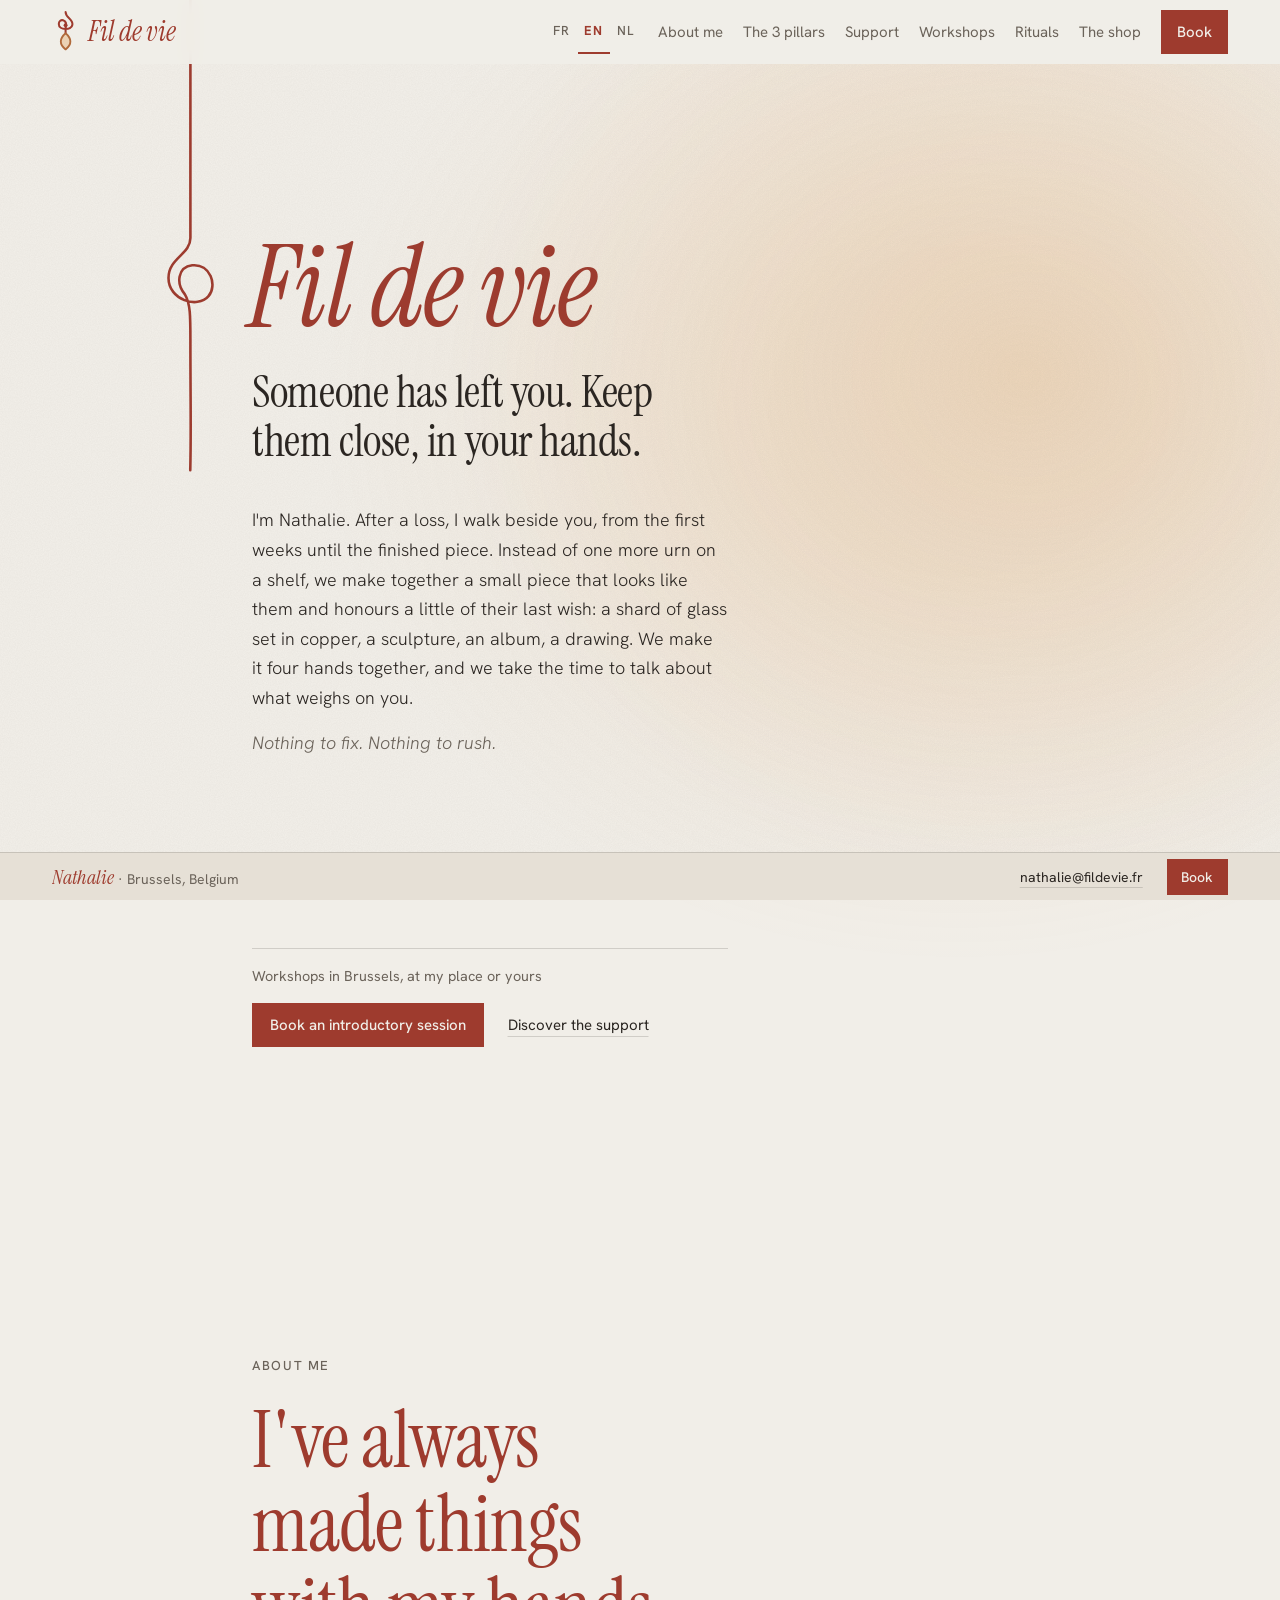
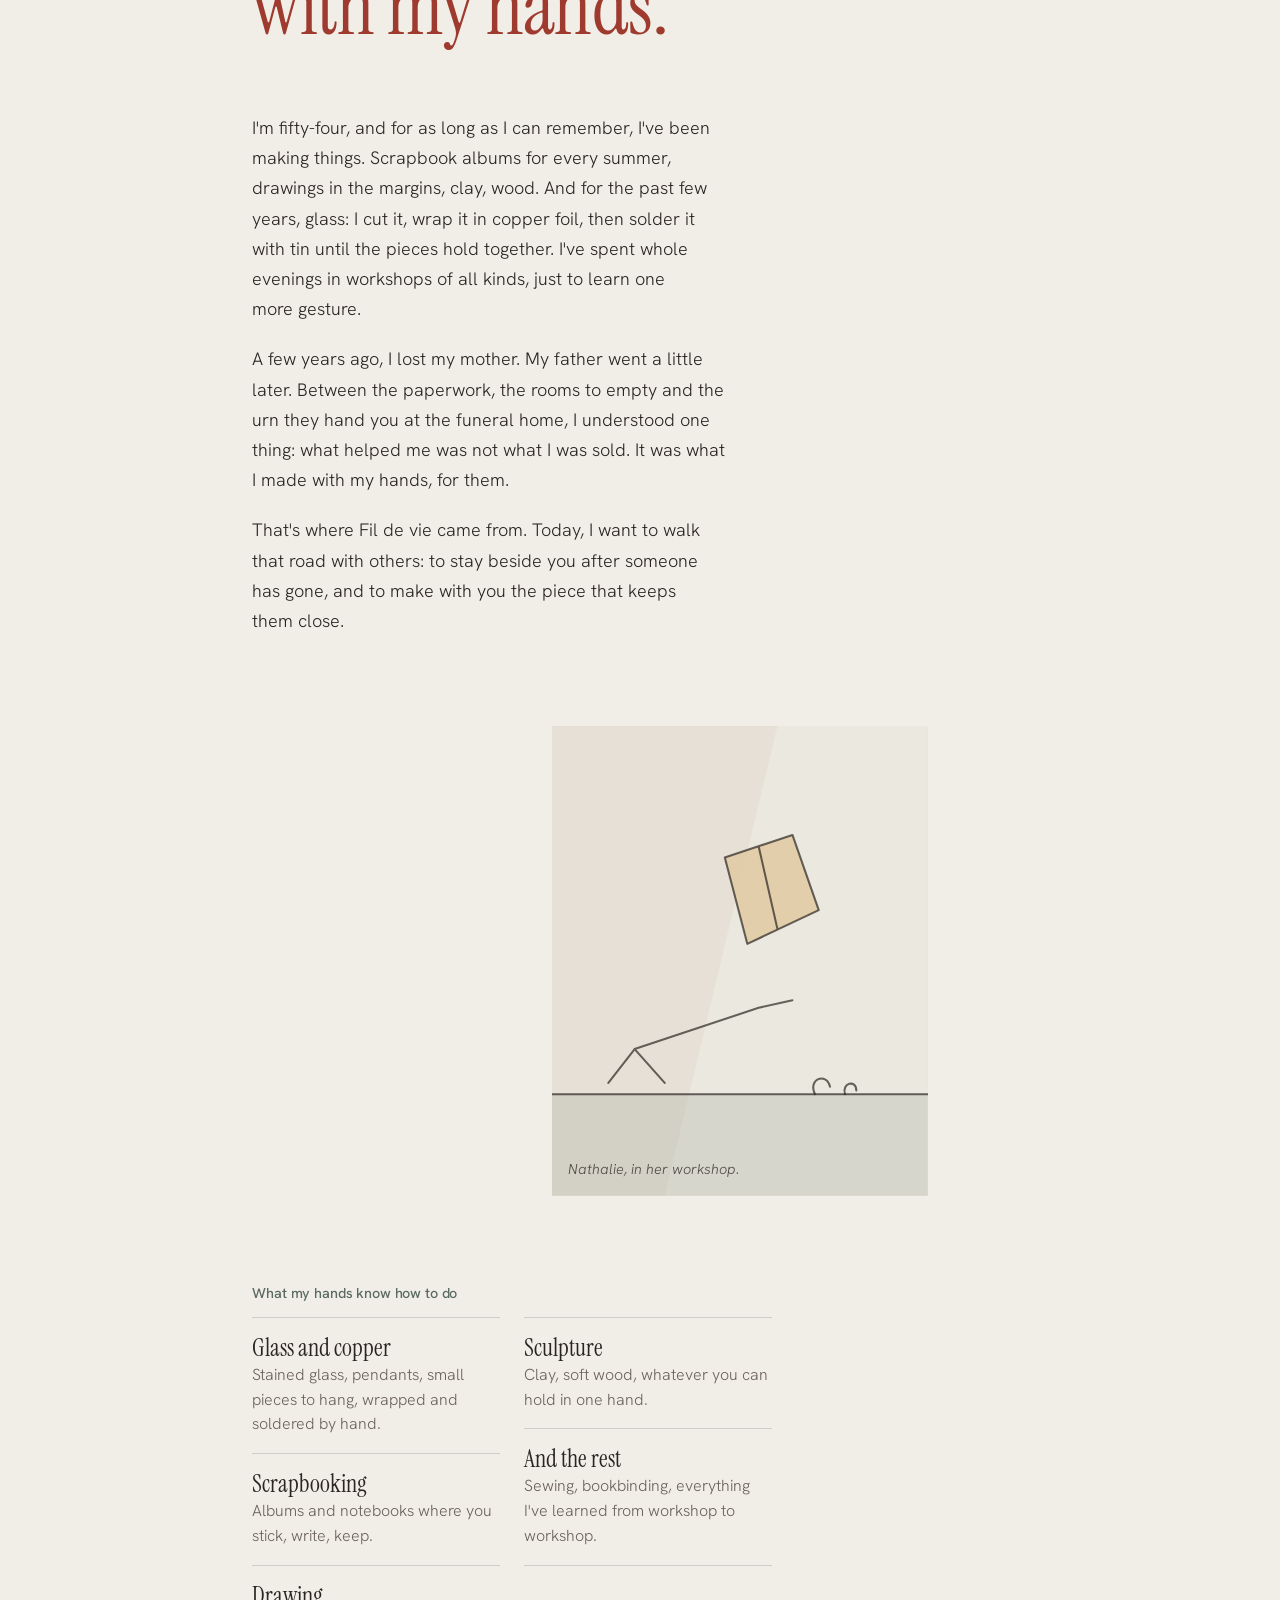
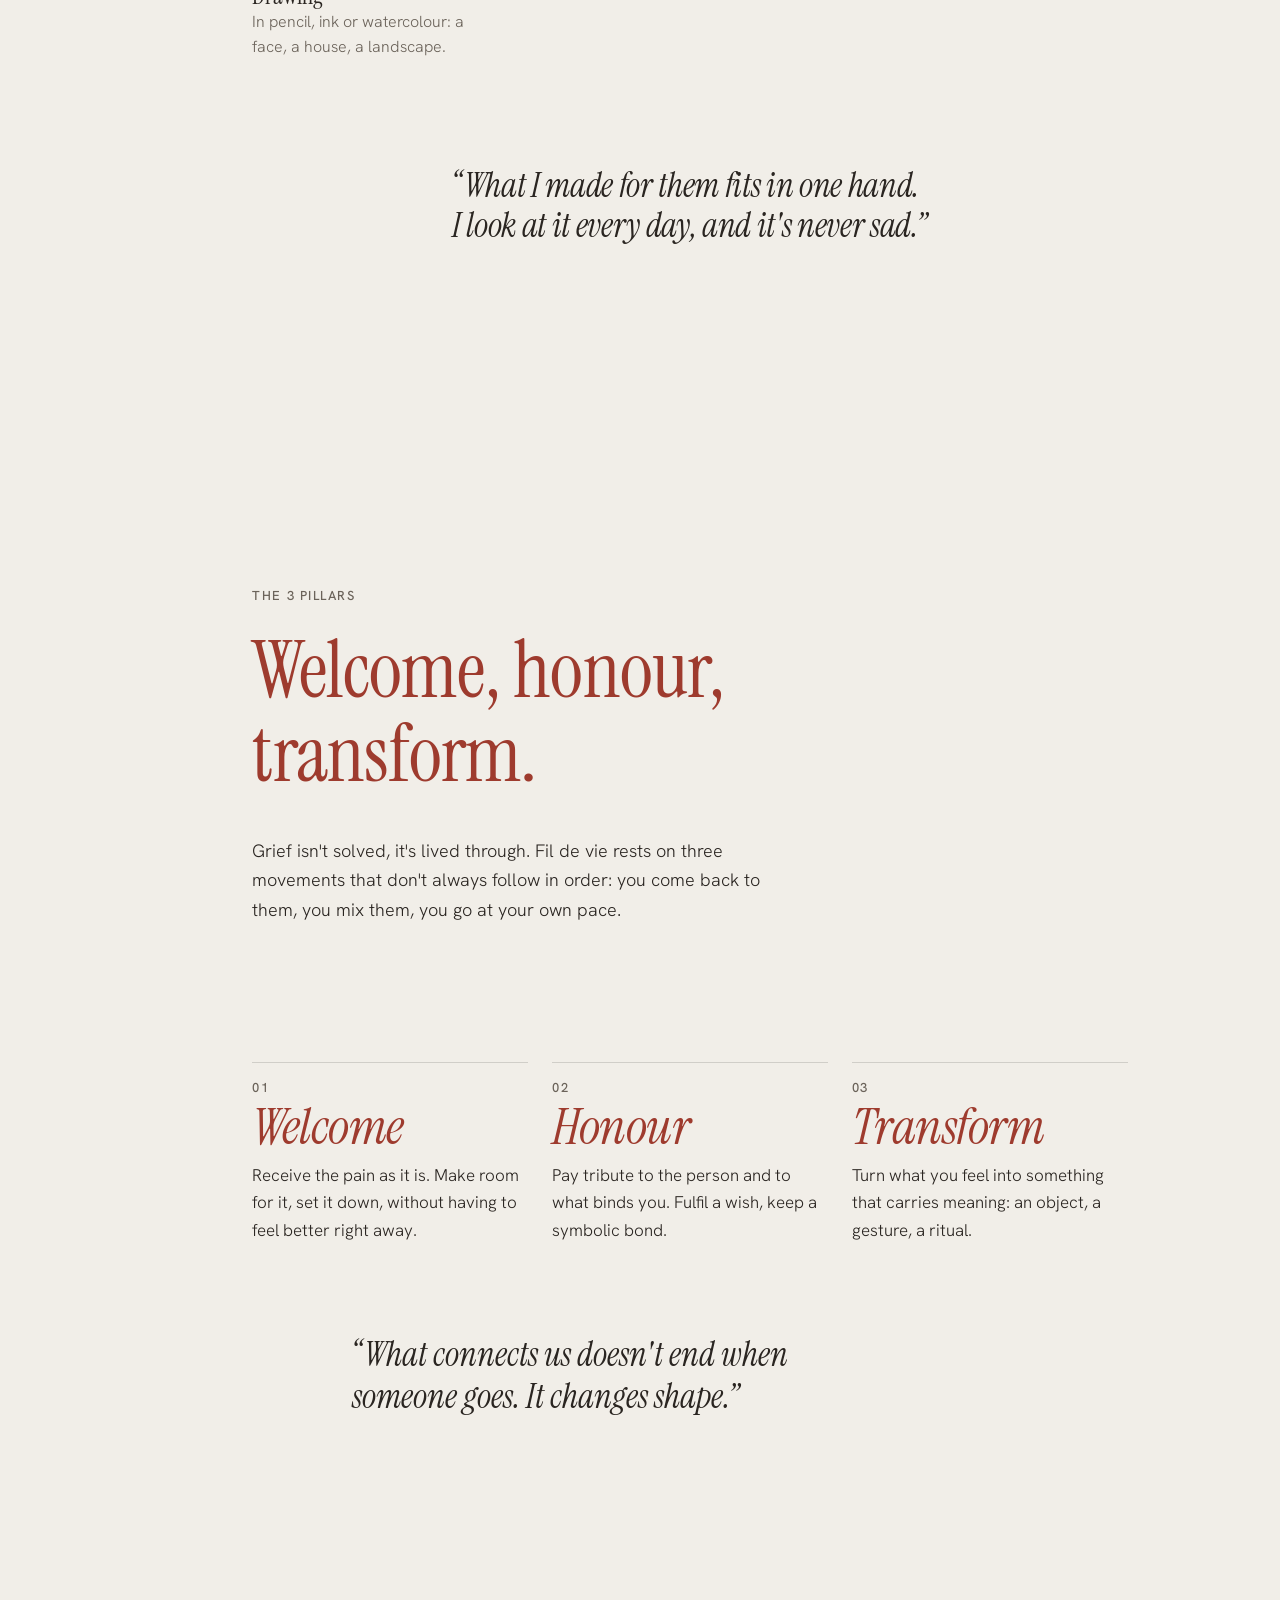
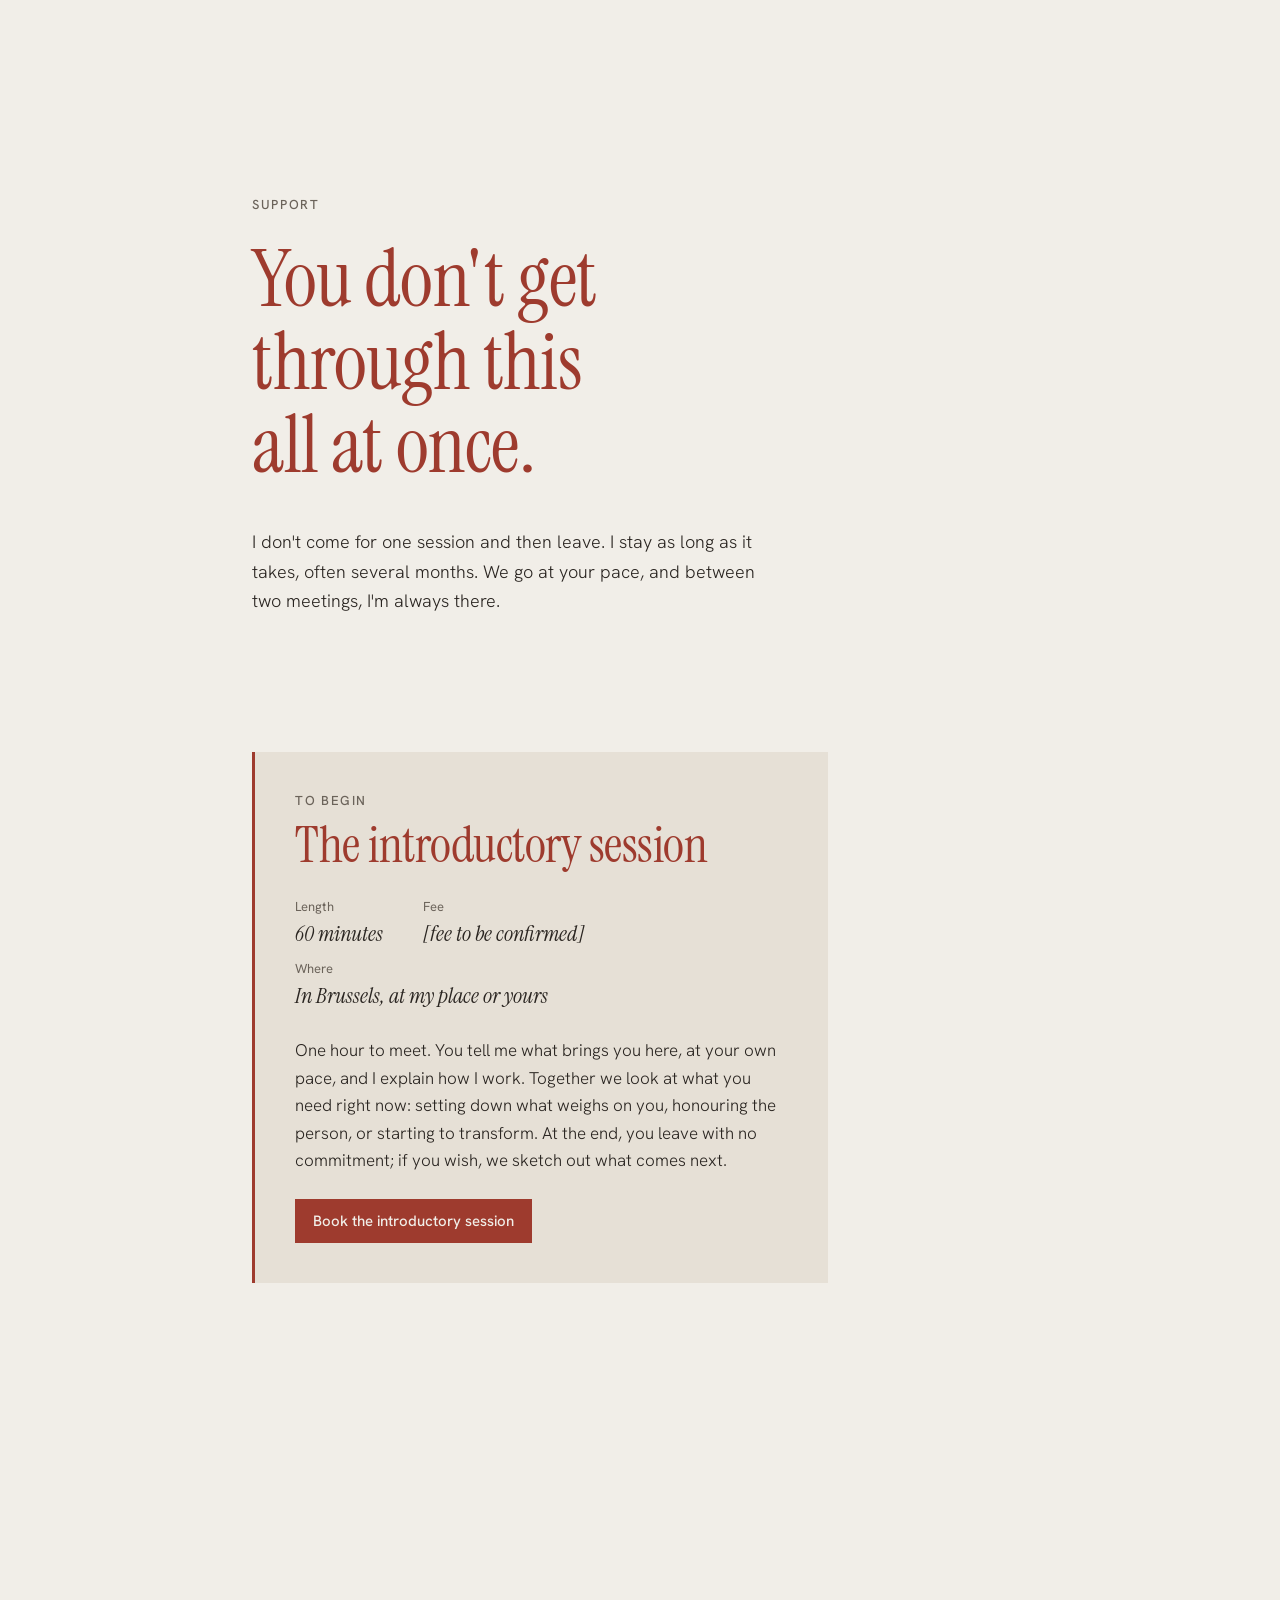
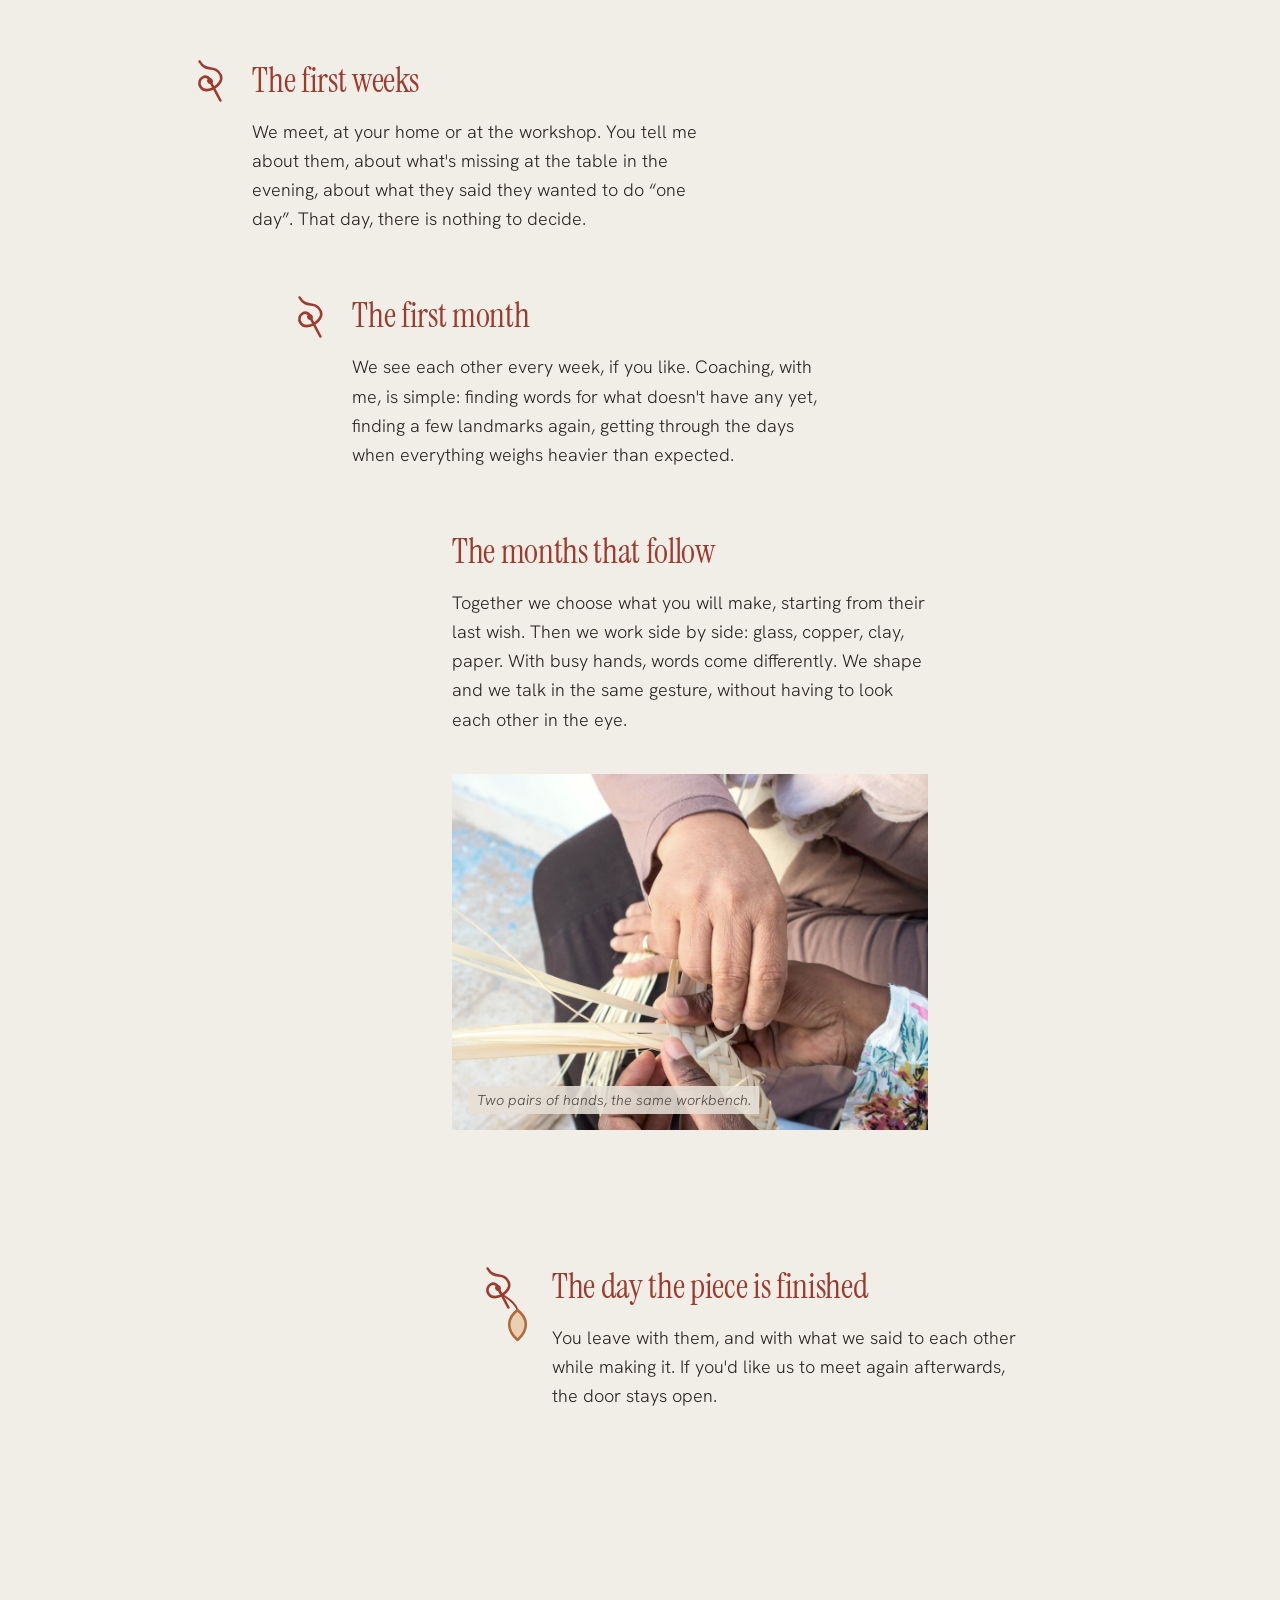
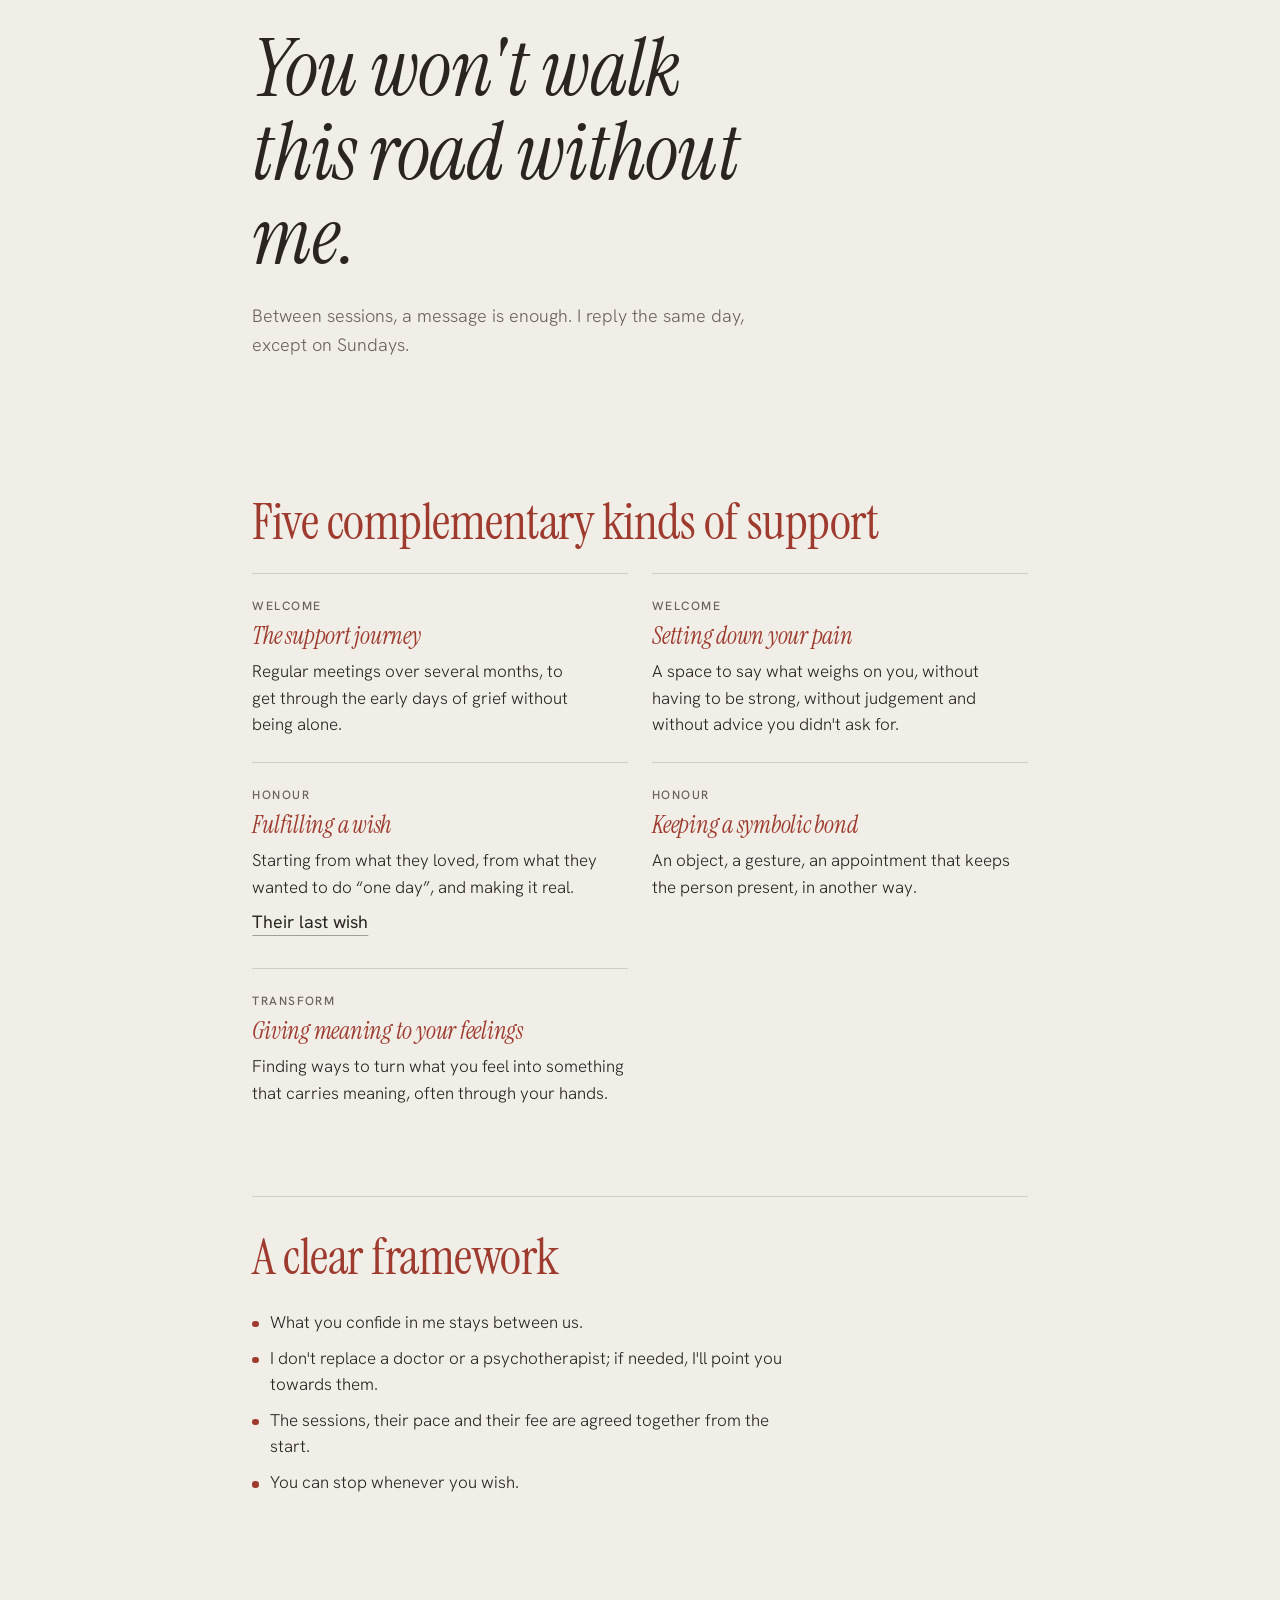
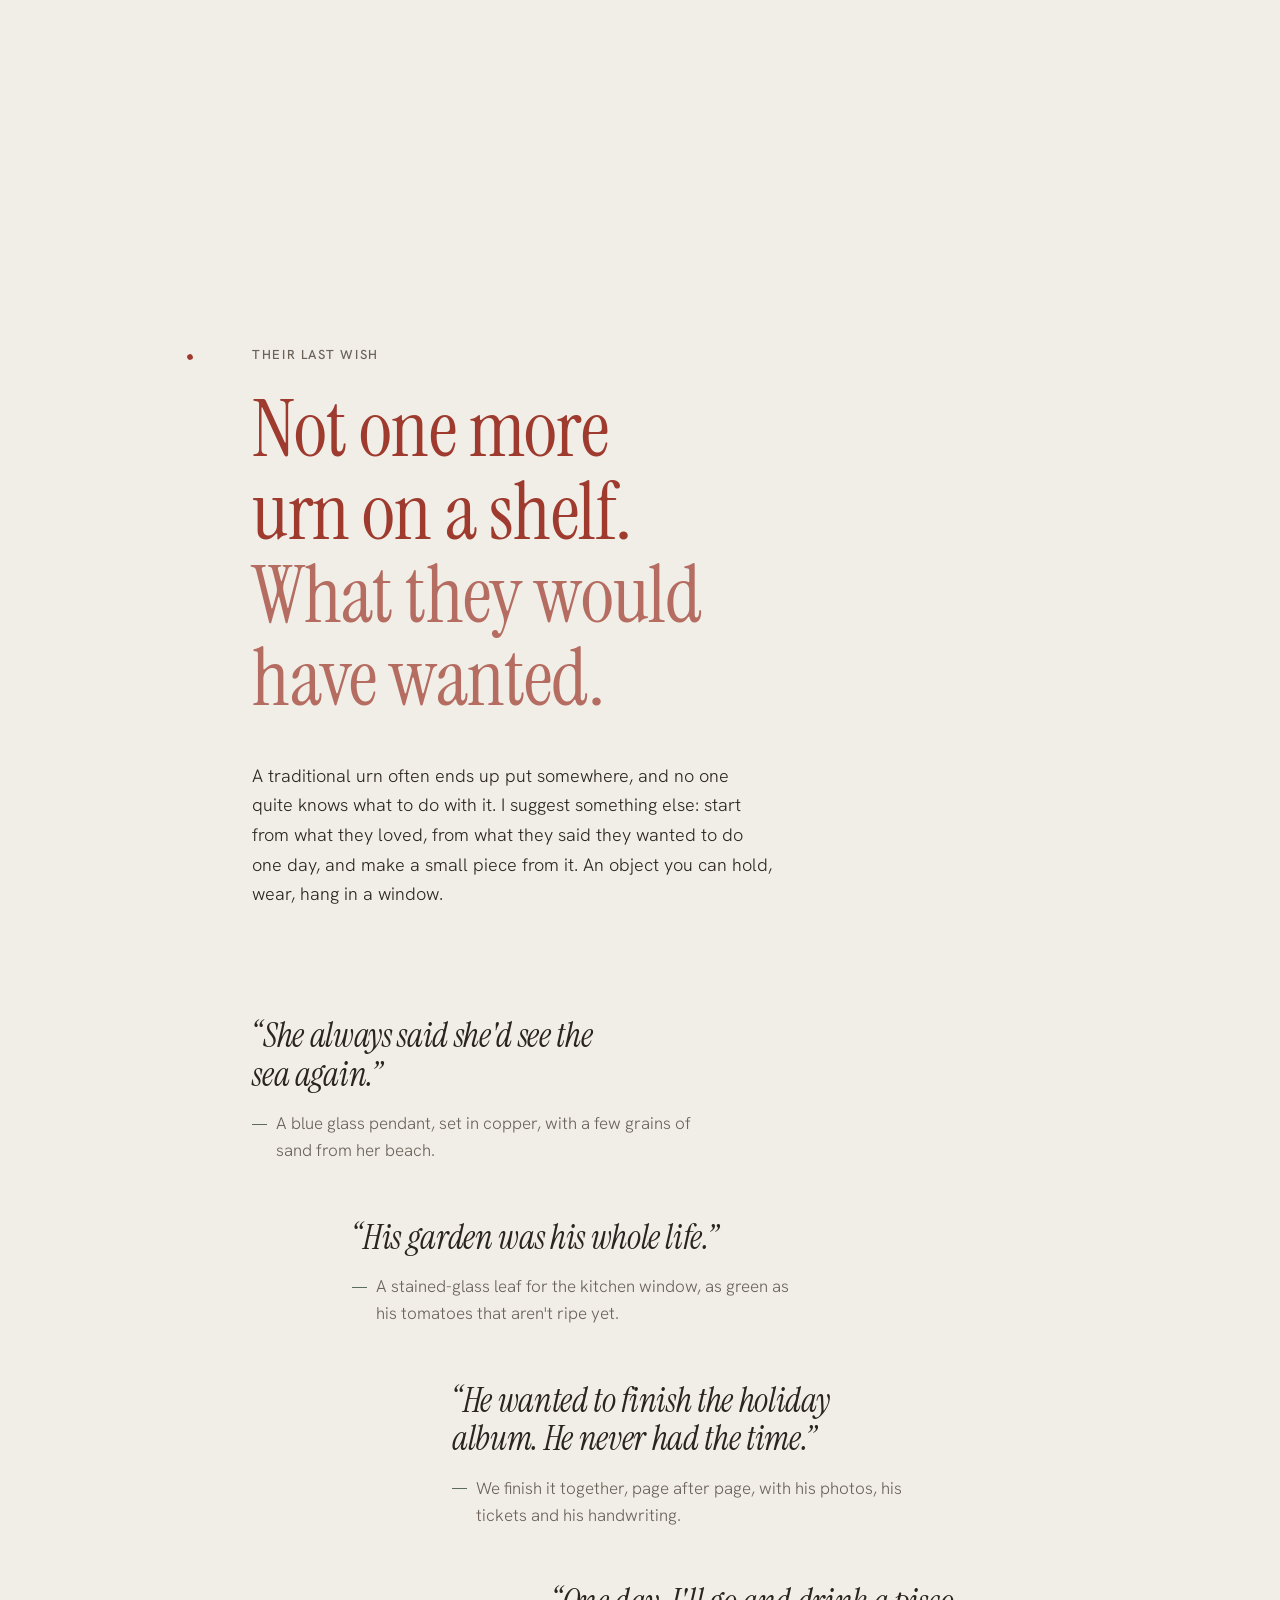
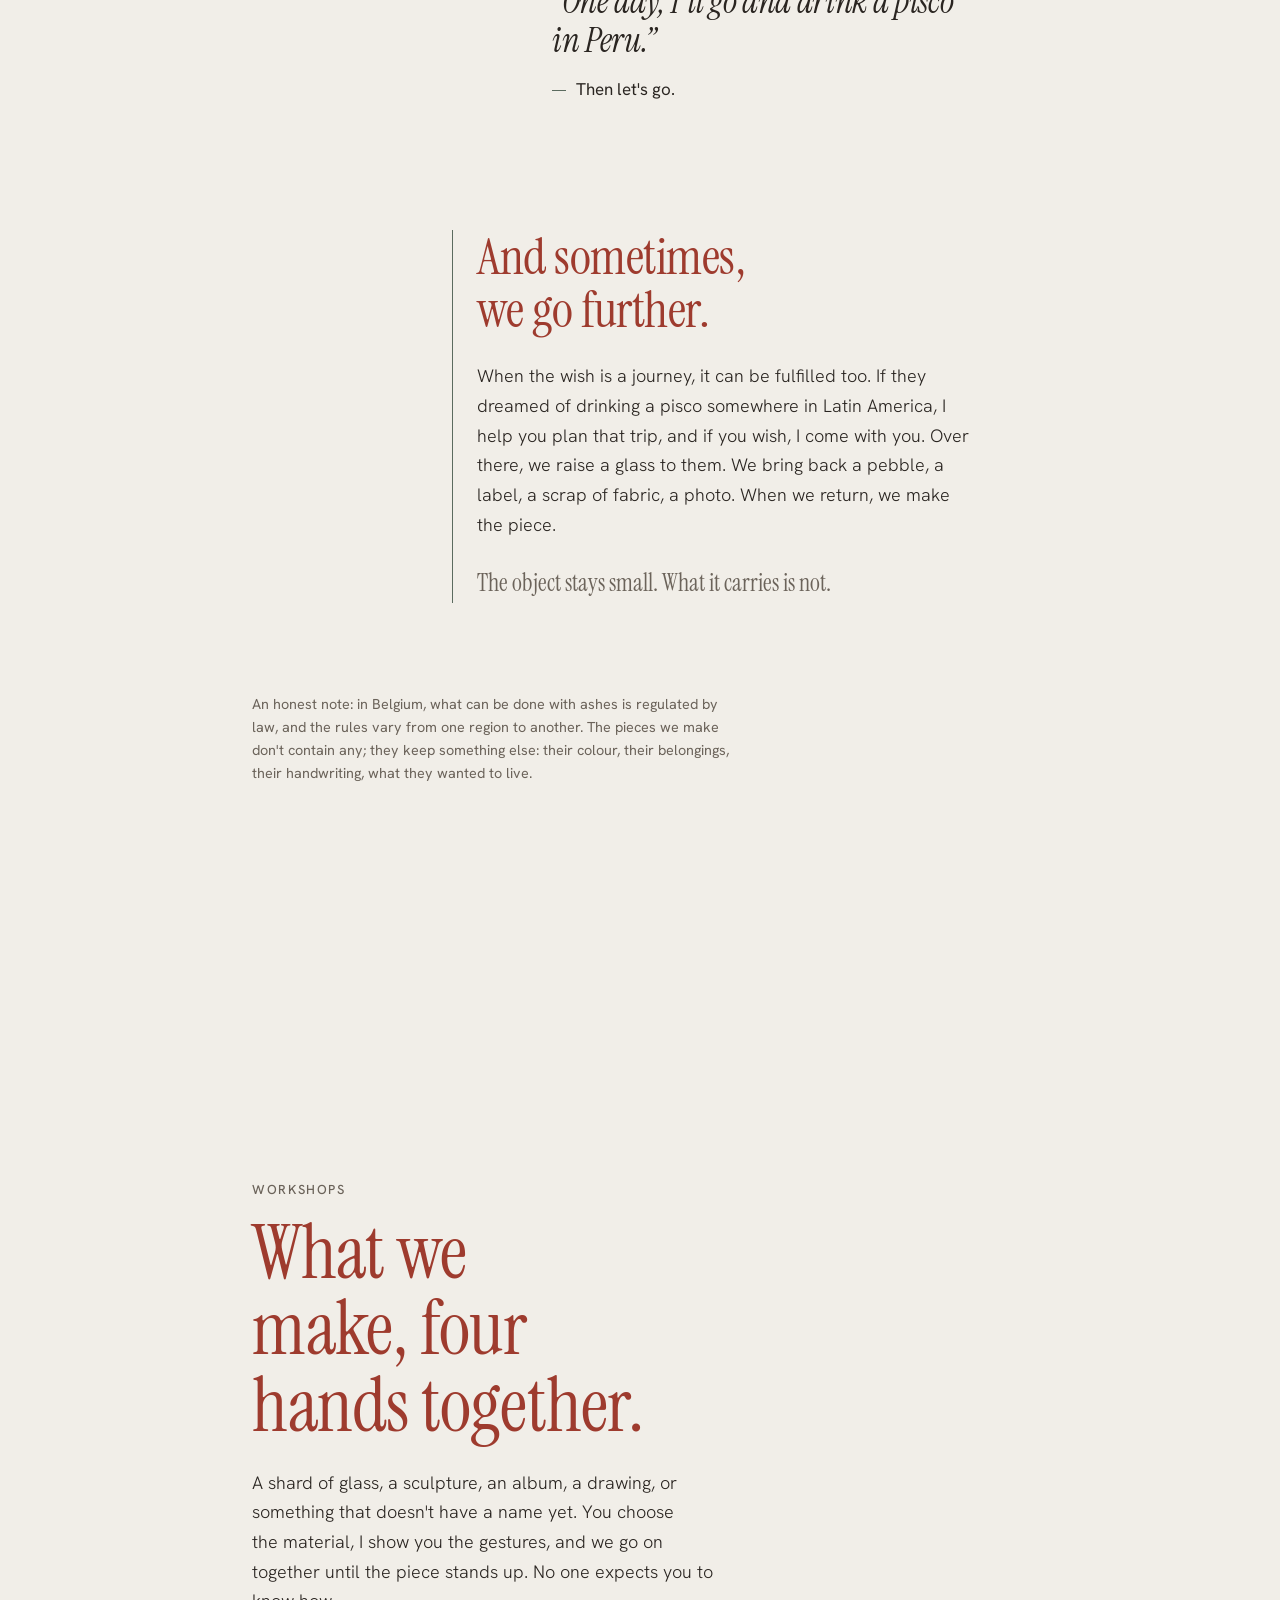
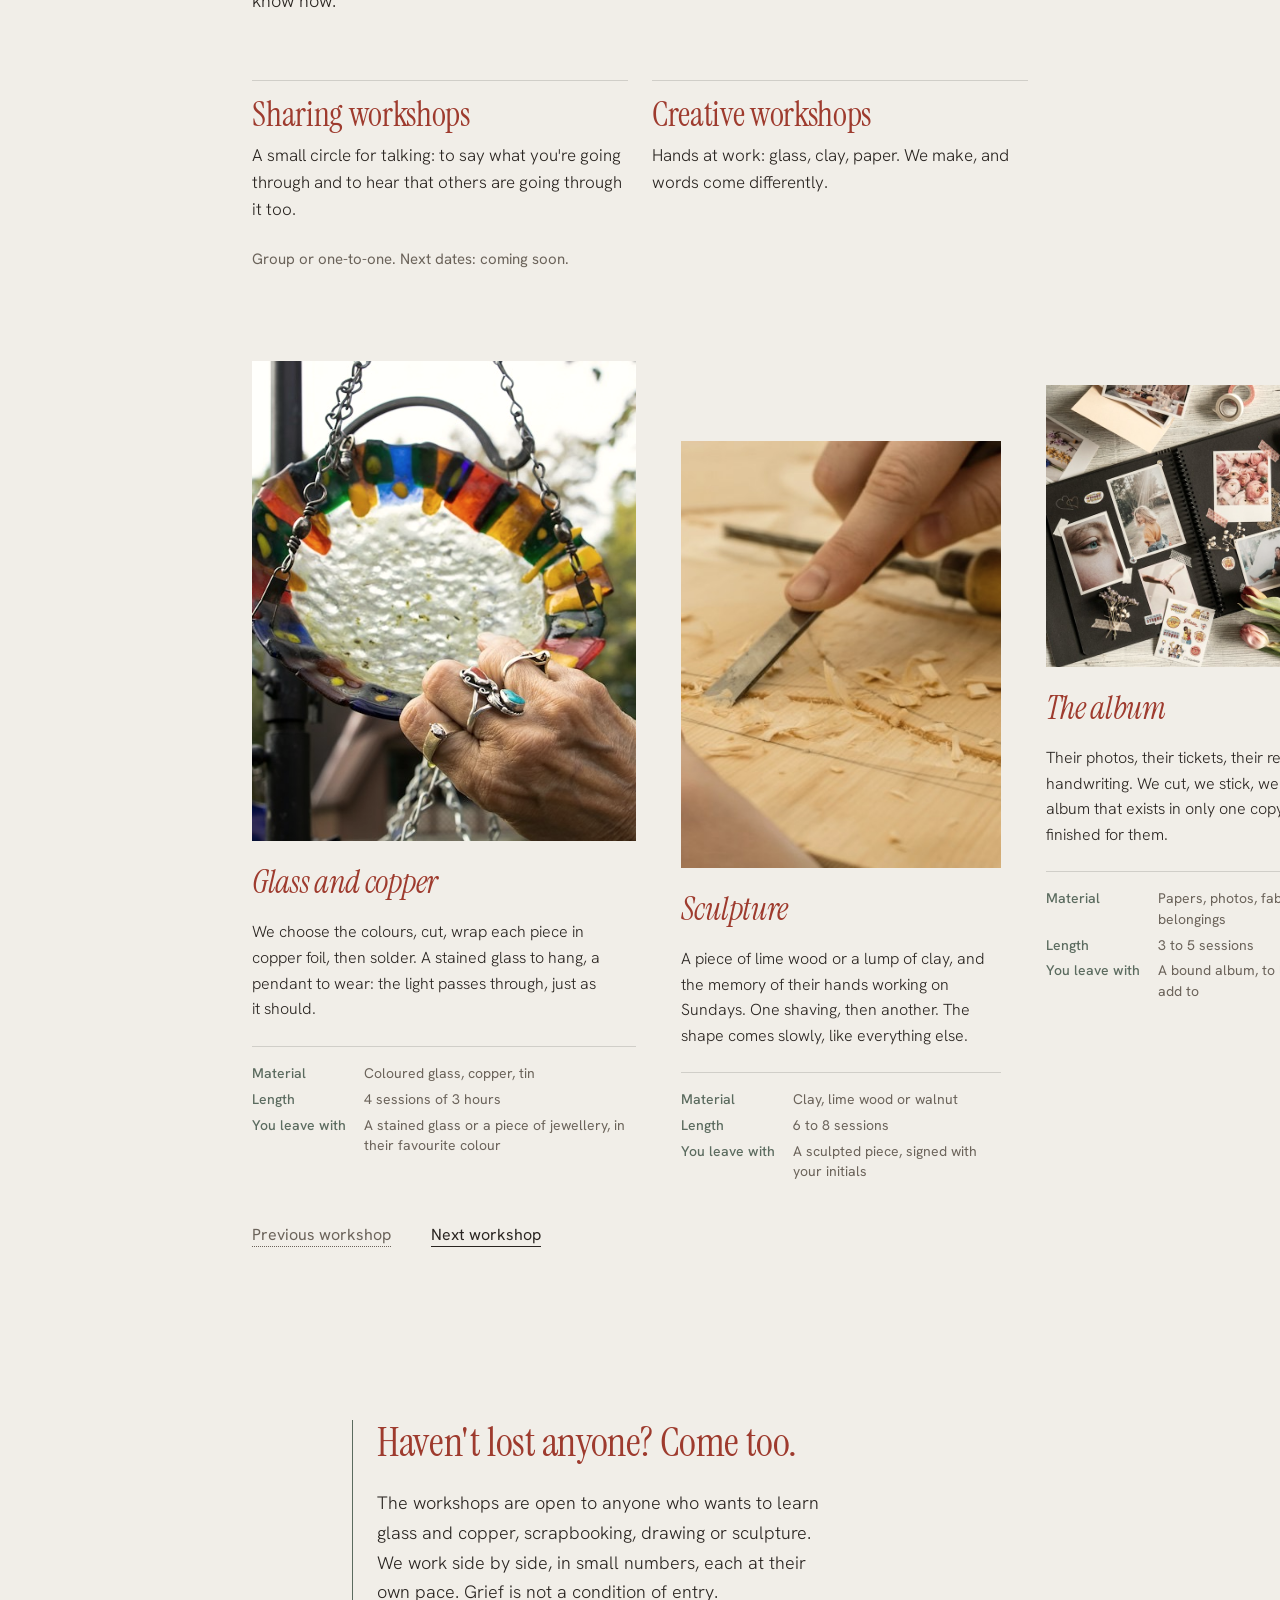
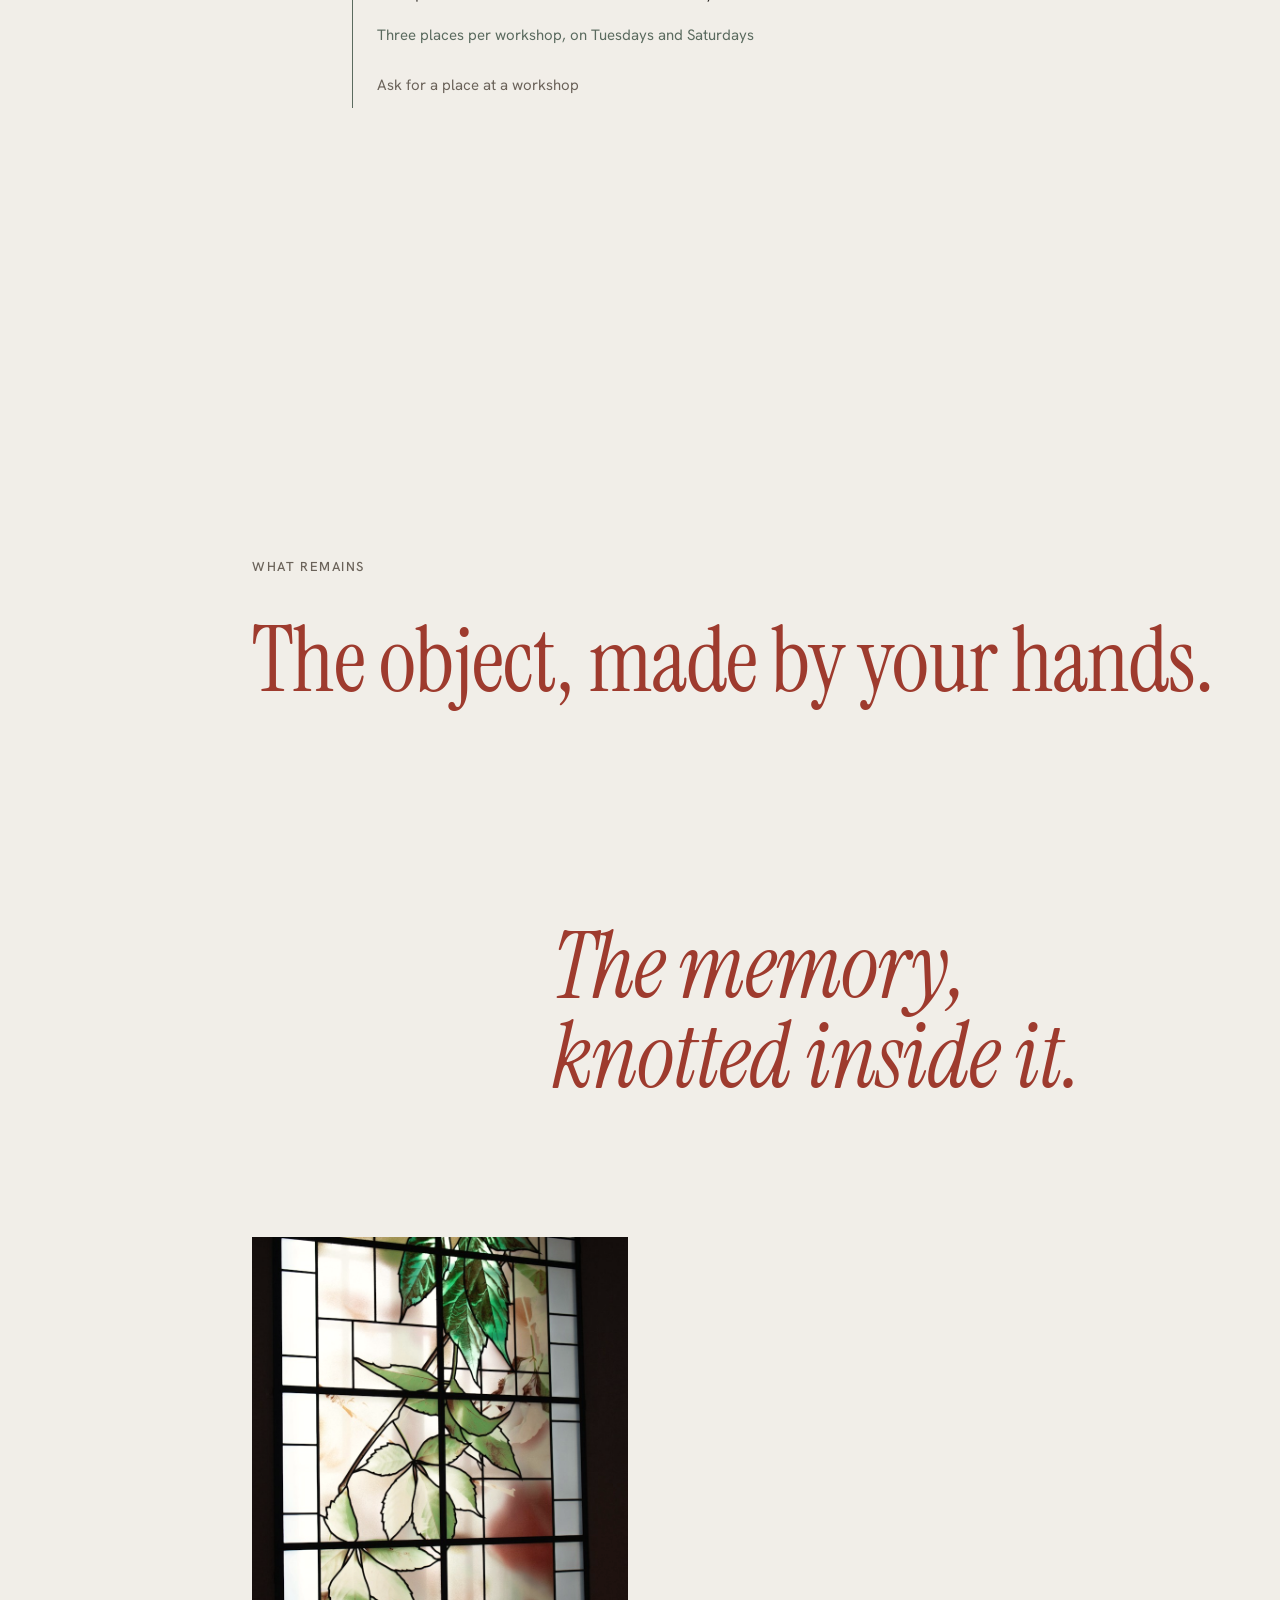
==== index.html @ 2df34fb6 "Publie main : le fil de vie retravaillé (Thread Of Life) Co-Authored-By: Claude Opus 5.5 <noreply@an" ====
<!doctype html>
<html lang="fr">
<head>
<!-- Built in Dioshy's workshop. It rewrites the head and the order of the sections; edit inside a section's block, in styles/ and in scripts/ as you like. -->
<meta charset="utf-8">
<meta name="viewport" content="width=device-width, initial-scale=1">
<title data-i18n="meta.home.title">Fil de vie · Nathalie, accompagnement du deuil et ateliers de création</title>
<meta name="description" content="Nathalie accompagne celles et ceux qui viennent de perdre un proche, et fabrique avec eux une petite pièce qui exauce son dernier souhait : verre et cuivre, sculpture, album, dessin. Plutôt qu'une urne de plus sur un meuble." data-i18n-attr="content:meta.home.description">
<meta property="og:type" content="website">
<meta property="og:title" content="Fil de vie" data-i18n-attr="content:meta.home.ogTitle">
<meta property="og:description" content="Après une perte, Nathalie marche à vos côtés et fabrique avec vous une petite pièce qui garde la personne près de vous." data-i18n-attr="content:meta.home.ogDescription">
<meta name="twitter:card" content="summary">
<meta name="theme-color" content="#f1eee8">
<link rel="icon" href="favicon.svg" type="image/svg+xml">
<script>document.documentElement.classList.add("js")</script>
<link rel="preconnect" href="https://fonts.googleapis.com">
<link rel="preconnect" href="https://fonts.gstatic.com" crossorigin>
<link rel="stylesheet" href="https://fonts.googleapis.com/css2?family=Instrument+Serif:ital,wght@0,400;1,400&amp;family=Hanken+Grotesk:ital,wght@0,300;0,400;0,500;1,300;1,400;1,500&amp;display=swap">
<link rel="stylesheet" href="styles/base.css">
<link rel="stylesheet" href="styles/thread.css">
<link rel="stylesheet" href="styles/chrome.css">
<link rel="stylesheet" href="styles/hero.css">
<link rel="stylesheet" href="styles/nathalie.css">
<link rel="stylesheet" href="styles/piliers.css">
<link rel="stylesheet" href="styles/accompagnement.css">
<link rel="stylesheet" href="styles/souhaits.css">
<link rel="stylesheet" href="styles/ateliers.css">
<link rel="stylesheet" href="styles/ce-qui-reste.css">
<link rel="stylesheet" href="styles/rituels.css">
<link rel="stylesheet" href="styles/boutique.css">
<link rel="stylesheet" href="styles/contact.css">
<link rel="stylesheet" href="styles/footer.css">
</head>
<body>
<header class="site-bar" data-site-bar>
  <a class="site-logo" href="#hero" translate="no">
    <svg class="logo-mark" viewBox="0 0 32 46" aria-hidden="true" focusable="false">
      <path class="logo-thread" d="M16 0 C16 7, 25 8, 24 15 C23 22, 8 22, 8 14 C8 7, 19 8, 16 19 L16 25" />
      <path class="logo-drop" d="M16 25 C23 31, 24 38, 16 44 C8 38, 9 31, 16 25 Z" />
      <circle class="logo-dot" cx="16" cy="15.5" r="2.3" />
    </svg>
    <span class="logo-word">Fil de vie</span>
  </a>
  <div class="lang-switch" role="group" aria-label="Langue" data-i18n-attr="aria-label:nav.languageLabel" data-lang-switch>
    <a href="?lang=fr" lang="fr" hreflang="fr" aria-label="Français" translate="no">FR</a>
    <a href="?lang=en" lang="en" hreflang="en" aria-label="English" translate="no">EN</a>
    <a href="?lang=nl" lang="nl" hreflang="nl" aria-label="Nederlands" translate="no">NL</a>
  </div>
  <button type="button" class="site-menu" aria-expanded="false" aria-controls="site-nav" data-site-menu>
    <span class="site-menu-lines" aria-hidden="true"></span><span data-i18n="nav.menu" class="site-menu-word">Menu</span>
  </button>
  <nav data-i18n-attr="aria-label:nav.sectionsLabel" id="site-nav" class="site-nav-wrap" aria-label="Sections du site">
    <ul class="site-nav">
      <li><a data-i18n="nav.about" href="#nathalie">Qui je suis</a></li>
      <li><a data-i18n="nav.pillars" href="#piliers">Les 3 piliers</a></li>
      <li><a data-i18n="nav.support" href="#accompagnement">L'accompagnement</a></li>
      <li><a data-i18n="nav.workshops" href="#ateliers">Les ateliers</a></li>
      <li><a data-i18n="nav.rituals" href="#rituels">Les rituels</a></li>
      <li><a data-i18n="nav.shop" href="#boutique">La boutique</a></li>
      <li><a data-i18n="nav.book" class="site-nav-cta" href="#reserver">Réserver</a></li>
    </ul>
  </nav>
</header>
<!-- ws:hero -->
<section id="hero" aria-labelledby="hero-title" data-ws="hero">

  <!-- No-JS thread. With JS, scripts/thread.js draws one unbroken thread for the whole page instead. -->
  <svg class="hero-thread" viewBox="0 0 40 1000" preserveAspectRatio="none" aria-hidden="true" focusable="false">
    <path vector-effect="non-scaling-stroke"
      d="M20 0 C 20 70, 26 140, 24 230 S 16 380, 20 470 S 27 640, 23 760 S 20 930, 20 1000" />
  </svg>

  <!-- First knot, tied at the name -->
  <svg class="hero-knot" viewBox="-20 -20 40 40" aria-hidden="true" focusable="false" data-thread="knot" data-thread-tie="overhand" data-thread-knot-size="44" data-thread-knot-size-narrow="40">
    <g>
      <path vector-effect="non-scaling-stroke"
        d="M0 -13 C 0 -5, 11 -7, 10 1 C 9 8, -8 9, -9 2 C -10 -5, 2 -6, 0 4 L 0 13" />
      <circle r="2.4" cx="0" cy="0" />
    </g>
  </svg>

  <!-- The name, exactly as written: never transformed, never translated -->
  <h1 id="hero-title" class="hero-title" translate="no" data-fade>Fil de vie</h1>

  <p data-i18n="hero.heroLede" class="hero-lede" data-fade>Quelqu'un vous a quitté. Gardez-le entre vos mains.</p>

  <div class="hero-letter" data-fade>
    <p data-i18n="hero.heroLetterP">Je suis Nathalie. Après une perte, je marche à vos côtés, des premières semaines jusqu'à l'objet terminé. Plutôt qu'une urne de plus sur un meuble, on fabrique ensemble une petite pièce qui lui ressemble et qui exauce un peu son dernier souhait&nbsp;: un éclat de verre serti de cuivre, une sculpture, un album, un dessin. On le fait à quatre mains, et on prend le temps de parler de ce qui pèse.</p>
    <p data-i18n="hero.heroAside" class="hero-aside">Rien à réparer. Rien à presser.</p>
  </div>

  <div class="hero-foot" data-fade>
    <p data-i18n="hero.heroPlace" class="hero-place" data-fill>Ateliers à Bruxelles, chez moi ou chez vous</p>
    <div class="hero-actions">
      <a data-i18n="hero.heroBtn" class="hero-btn" href="#reserver">Réserver une séance découverte</a>
      <a data-i18n="hero.heroNext" class="hero-next" href="#piliers">Découvrir l'accompagnement</a>
    </div>
  </div>
</section>
<!-- /ws:hero -->

<!-- ws:nathalie -->
<section id="nathalie" class="sec" aria-labelledby="nat-title" data-ws="nathalie">
  <svg class="rail-thread" viewBox="0 0 40 1000" preserveAspectRatio="none" aria-hidden="true" focusable="false">
    <path vector-effect="non-scaling-stroke" d="M20 0 C 27 160, 13 340, 20 500 S 26 840, 20 1000" />
  </svg>
  <svg class="knot" viewBox="-20 -20 40 40" aria-hidden="true" focusable="false" data-thread="knot" data-thread-bead>
    <g><path vector-effect="non-scaling-stroke" d="M0 -20 C 0 -8, 12 -11, 11 0 C 10 9, -9 10, -10 1 C -11 -8, 3 -9, 0 2 L 0 20" /><circle r="2.6" /></g>
  </svg>

  <header class="sec-head" data-fade>
    <p data-i18n="nav.about" class="sec-label">Qui je suis</p>
    <h2 data-i18n="nathalie.secTitle" id="nat-title" class="sec-title">J'ai toujours fait des choses de mes mains.</h2>
  </header>

  <div class="nat-text" data-fade>
    <p data-i18n="nathalie.natTextP1">J'ai cinquante-quatre ans, et d'aussi loin que je me souvienne, j'ai fabriqué. Des albums de scrapbooking pour chaque été, des dessins dans les marges, de la terre, du bois. Et depuis quelques années, du verre&nbsp;: je le découpe, je le sertis d'un ruban de cuivre, puis je le soude à l'étain jusqu'à ce que les morceaux tiennent ensemble. J'ai passé des soirées entières dans des ateliers de toutes sortes, juste pour apprendre un geste de plus.</p>
    <p data-i18n="nathalie.natTextP2">Il y a quelques années, j'ai perdu ma mère. Mon père est parti un peu plus tard. Entre les papiers, les meubles à vider et l'urne qu'on vous tend au funérarium, j'ai compris une chose&nbsp;: ce qui m'a aidée, ce n'est pas ce qu'on m'a vendu. C'est ce que j'ai fait de mes mains, pour eux.</p>
    <p data-i18n-html="nathalie.natTextP3">C'est de là qu'est né <span translate="no">Fil de vie</span>. Aujourd'hui, je veux faire ce chemin avec d'autres&nbsp;: rester à côté de vous après le départ de quelqu'un, et fabriquer avec vous la pièce qui le garde près de vous.</p>
  </div>

  <figure data-i18n-attr="aria-label:nathalie.natPhotoLabel" class="nat-photo" data-slot="photo" role="img" data-thread="around" data-thread-side="left" data-thread-clear="8" data-thread-min="768" data-thread-tie="overhand" data-thread-knot-size="48" data-thread-knot-size-narrow="40" data-thread-tie-narrow="rail"
    aria-label="Portrait : Nathalie à son établi, un morceau de verre ambre levé vers la fenêtre, le fer à souder posé à côté.">
    <svg viewBox="0 0 200 250" preserveAspectRatio="xMidYMid slice" aria-hidden="true" focusable="false">
      <polygon class="nat-light" points="120,0 200,0 200,250 60,250" />
      <rect class="nat-bench" x="0" y="196" width="200" height="54" />
      <path class="nat-ink" d="M0 196 H200" />
      <!-- a piece of glass held up to the light, its copper edge -->
      <path class="nat-glass" d="M92 70 L128 58 L142 98 L104 116 Z" />
      <path class="nat-ink" d="M92 70 L128 58 L142 98 L104 116 Z M110 64 L120 108" />
      <!-- the soldering iron on its stand -->
      <path class="nat-ink" d="M30 190 L44 172 L60 190 M44 172 L110 150 M110 150 L128 146" />
      <path class="nat-ink" d="M140 196 c-4 -8 6 -12 8 -4 M156 196 c-2 -6 6 -8 6 -2" />
    </svg>
    <figcaption data-i18n="nathalie.natPhotoFigcaption">Nathalie, à l'atelier.</figcaption>
  </figure>

  <div class="nat-hands" data-fade>
    <h3 data-i18n="nathalie.natHandsTitle" class="nat-hands-title">Ce que mes mains savent faire</h3>
    <ul>
      <li data-i18n-html="nathalie.natHandsLi1"><span>Le verre et le cuivre</span> Vitraux, pendentifs, petites pièces à suspendre, serties et soudées à la main.</li>
      <li data-i18n-html="nathalie.natHandsLi2"><span>Le scrapbooking</span> Des albums et des carnets où l'on colle, on écrit, on garde.</li>
      <li data-i18n-html="nathalie.natHandsLi3"><span>Le dessin</span> Au crayon, à l'encre, à l'aquarelle&nbsp;: un visage, une maison, un paysage.</li>
      <li data-i18n-html="nathalie.natHandsLi4"><span>La sculpture</span> La terre, le bois tendre, ce qu'on peut tenir dans une main.</li>
      <li data-i18n-html="nathalie.natHandsLi5"><span>Et le reste</span> La couture, la reliure, tout ce que j'ai appris d'atelier en atelier.</li>
    </ul>
  </div>

  <blockquote class="nat-quote" data-fade>
    <p data-i18n="nathalie.natQuoteP">«&nbsp;Ce que j'ai fait pour eux tient dans une main. Je le regarde tous les jours, et ce n'est jamais triste.&nbsp;»</p>
  </blockquote>
</section>
<!-- /ws:nathalie -->

<!-- ws:piliers -->
<section id="piliers" class="sec" aria-labelledby="pil-title" data-ws="piliers">
  <svg class="rail-thread" viewBox="0 0 40 1000" preserveAspectRatio="none" aria-hidden="true" focusable="false">
    <path vector-effect="non-scaling-stroke" d="M20 0 C 26 180, 14 360, 20 520 S 25 820, 20 1000" />
  </svg>
  <svg class="knot" viewBox="-20 -20 40 40" aria-hidden="true" focusable="false" data-thread="knot" data-thread-bead>
    <g><path vector-effect="non-scaling-stroke" d="M0 -20 C 0 -8, 12 -11, 11 0 C 10 9, -9 10, -10 1 C -11 -8, 3 -9, 0 2 L 0 20" /><circle r="2.6" /></g>
  </svg>

  <header class="sec-head" data-fade>
    <p data-i18n="nav.pillars" class="sec-label">Les 3 piliers</p>
    <h2 data-i18n="piliers.secTitle" id="pil-title" class="sec-title">Accueillir, honorer, transformer.</h2>
    <p data-i18n="piliers.secIntro" class="sec-intro" data-fill>Le deuil ne se résout pas, il se traverse. Fil de vie repose sur trois mouvements, qui ne se suivent pas toujours dans l'ordre&nbsp;: on y revient, on les mêle, on avance à son pas.</p>
  </header>

  <ol class="pil-list" data-thread="around" data-thread-side="enclose" data-thread-clear="40">
    <li class="pil" id="accueillir" data-fade>
      <p class="pil-n" aria-hidden="true">01</p>
      <h3 data-i18n="piliers.pilTitle.accueillir" class="pil-title">Accueillir</h3>
      <p data-i18n="piliers.pilP1" data-fill>Recevoir la peine telle qu'elle est. Lui faire une place, la déposer, sans avoir à aller mieux tout de suite.</p>
    </li>
    <li class="pil" id="honorer" data-fade>
      <p class="pil-n" aria-hidden="true">02</p>
      <h3 data-i18n="piliers.pilTitle.honorer" class="pil-title">Honorer</h3>
      <p data-i18n="piliers.pilP2" data-fill>Rendre hommage à la personne et à ce qui vous lie. Réaliser un souhait, garder un lien symbolique.</p>
    </li>
    <li class="pil" id="transformer" data-fade>
      <p class="pil-n" aria-hidden="true">03</p>
      <h3 data-i18n="piliers.pilTitle.transformer" class="pil-title">Transformer</h3>
      <p data-i18n="piliers.pilP3" data-fill>Faire de ce qu'on ressent quelque chose de porteur de sens&nbsp;: un objet, un geste, un rituel.</p>
    </li>
  </ol>

  <blockquote class="pil-manifeste" data-fade>
    <p data-i18n="piliers.pilManifesteP" data-fill>«&nbsp;Ce qui nous relie ne s'arrête pas avec le départ. Il change de forme.&nbsp;»</p>
  </blockquote>
</section>
<!-- /ws:piliers -->

<!-- ws:accompagnement -->
<section id="accompagnement" aria-labelledby="accompagnement-title" data-ws="accompagnement">

  <!-- No-JS thread down the gutter -->
  <svg class="acc-thread" viewBox="0 0 40 1000" preserveAspectRatio="none" aria-hidden="true" focusable="false">
    <path vector-effect="non-scaling-stroke"
      d="M20 0 C 23 120, 17 220, 20 330 S 23 520, 20 600 S 17 820, 20 1000" />
  </svg>

  <header class="acc-head" data-fade>
    <p data-i18n="nav.support" class="acc-label">L'accompagnement</p>
    <h2 data-i18n="accompagnement.accTitle" id="accompagnement-title" class="acc-title">On ne traverse pas ça en une seule fois.</h2>
    <p data-i18n="accompagnement.accIntro" class="acc-intro">Je ne viens pas pour une séance avant de repartir. Je reste, le temps qu'il faut, souvent plusieurs mois. On avance à votre pas, et entre deux rendez-vous, je suis toujours là.</p>
  </header>

  <!-- The séance découverte: the first door -->
  <div class="acc-first" id="seance-decouverte" data-fade>
    <p data-i18n="accompagnement.accFirstTag" class="acc-first-tag">Pour commencer</p>
    <h3 data-i18n="accompagnement.accFirstTitle" class="acc-first-title">La séance découverte</h3>
    <dl class="acc-first-meta">
      <div><dt data-i18n="accompagnement.accFirstMetaDt.duree">Durée</dt><dd data-i18n="accompagnement.accFirstMetaDd.60Minutes">60 minutes</dd></div>
      <div><dt data-i18n="accompagnement.accFirstMetaDt.tarif">Tarif</dt><dd data-i18n="accompagnement.accFirstMetaDd.tarifPreciser" data-fill>[tarif à préciser]</dd></div>
      <div><dt data-i18n="accompagnement.accFirstMetaDt.ou">Où</dt><dd data-i18n="accompagnement.accFirstMetaDd1" data-fill>À Bruxelles, chez moi ou chez vous</dd></div>
    </dl>
    <p data-i18n="accompagnement.accFirstP" data-fill>Une heure pour se rencontrer. Vous me racontez ce qui vous amène, à votre rythme, et je vous explique comment je travaille. On regarde ensemble ce dont vous avez besoin maintenant&nbsp;: déposer ce qui pèse, honorer la personne, ou commencer à transformer. À la fin, vous repartez sans engagement&nbsp;; si vous le souhaitez, on dessine la suite.</p>
    <a data-i18n="accompagnement.accFirstBtn" class="acc-first-btn" href="#reserver">Réserver la séance découverte</a>
  </div>

  <h3 data-i18n="accompagnement.accSub.trajetPropose" class="acc-sub" id="trajet" data-fade>Le trajet proposé</h3>

  <ol class="acc-steps" id="etapes">
    <li class="acc-step">
      <svg class="acc-knot" viewBox="-20 -20 40 40" aria-hidden="true" focusable="false" data-thread="knot" data-thread-hold>
        <g><path vector-effect="non-scaling-stroke" d="M0 -20 C 0 -8, 12 -11, 11 0 C 10 9, -9 10, -10 1 C -11 -8, 3 -9, 0 2 L 0 20" /><circle r="2.6" /></g>
      </svg>
      <div class="acc-body" data-fade>
        <h3 data-i18n="accompagnement.accWhen.premieresSemaines" class="acc-when">Les premières semaines</h3>
        <p data-i18n="accompagnement.accBodyP1">On se rencontre, chez vous ou à l'atelier. Vous me parlez de lui, d'elle, de ce qui manque à table le soir, de ce qu'il ou elle disait vouloir faire «&nbsp;un jour&nbsp;». Ce jour-là, il n'y a rien à décider.</p>
      </div>
    </li>

    <li class="acc-step">
      <svg class="acc-knot" viewBox="-20 -20 40 40" aria-hidden="true" focusable="false" data-thread="knot" data-thread-hold>
        <g><path vector-effect="non-scaling-stroke" d="M0 -20 C 0 -8, 12 -11, 11 0 C 10 9, -9 10, -10 1 C -11 -8, 3 -9, 0 2 L 0 20" /><circle r="2.6" /></g>
      </svg>
      <div class="acc-body" data-fade>
        <h3 data-i18n="accompagnement.accWhen.premierMois" class="acc-when">Le premier mois</h3>
        <p data-i18n="accompagnement.accBodyP2">On se voit chaque semaine, si vous le voulez. Le coaching, chez moi, c'est simple&nbsp;: trouver des mots pour ce qui n'en a pas encore, retrouver quelques repères, tenir les jours où tout pèse plus lourd que prévu.</p>
      </div>
    </li>

    <li class="acc-step">
      <svg class="acc-knot" viewBox="-20 -20 40 40" aria-hidden="true" focusable="false" data-thread="knot" data-thread-hold>
        <g><path vector-effect="non-scaling-stroke" d="M0 -20 C 0 -8, 12 -11, 11 0 C 10 9, -9 10, -10 1 C -11 -8, 3 -9, 0 2 L 0 20" /><circle r="2.6" /></g>
      </svg>
      <div class="acc-body" data-fade>
        <h3 data-i18n="accompagnement.accWhen.moisSuivent" class="acc-when">Les mois qui suivent</h3>
        <p data-i18n="accompagnement.accBodyP3">On choisit ensemble ce que vous allez fabriquer, en partant de son dernier souhait. Puis on travaille côte à côte&nbsp;: le verre, le cuivre, la terre, le papier. Les mains occupées, la parole vient autrement. On façonne et on parle dans le même geste, sans avoir à se regarder en face.</p>
        <figure data-i18n-attr="aria-label:accompagnement.accPhotoLabel" class="acc-photo" data-slot="photo" role="img"
          aria-label="Deux paires de mains qui tressent ensemble les mêmes brins.">
          <img src="assets/photos/mains.jpg" alt="" loading="lazy" decoding="async">
          <figcaption data-i18n="accompagnement.accPhotoFigcaption">Deux paires de mains, le même établi.</figcaption>
        </figure>
      </div>
    </li>

    <li class="acc-step" id="objet-fini">
      <svg class="acc-knot acc-knot-last" viewBox="-20 -20 40 40" aria-hidden="true" focusable="false" data-thread="knot">
        <g><path vector-effect="non-scaling-stroke" d="M0 -20 C 0 -8, 12 -11, 11 0 C 10 9, -9 10, -10 1 C -11 -8, 3 -9, 0 2 L 0 20" /><circle r="2.6" /></g>
        <g class="acc-piece"><path class="acc-piece-cord" vector-effect="non-scaling-stroke" d="M1 3 C 6 8, 13 10, 15 17" /><path class="acc-piece-drop" vector-effect="non-scaling-stroke" d="M15 17 C 23 23, 24 32, 15 40 C 6 32, 7 23, 15 17 Z" /></g>
      </svg>
      <div class="acc-body" data-fade>
        <h3 data-i18n="accompagnement.accWhen.jourObjetFini" class="acc-when">Le jour où l'objet est fini</h3>
        <p data-i18n="accompagnement.accBodyP4">Vous repartez avec lui, et avec ce qu'on s'est dit en le faisant. Si vous avez envie qu'on se revoie après, la porte reste ouverte.</p>
      </div>
    </li>
  </ol>

  <div class="acc-close" data-fade>
    <p data-i18n="accompagnement.accPromise" class="acc-promise">Vous ne ferez pas ce chemin sans moi.</p>
    <p data-i18n="accompagnement.accNote" class="acc-note" data-fill>Entre deux séances, un message suffit. Je réponds le jour même, sauf le dimanche.</p>
  </div>

  <div class="acc-more" id="accompagnements" data-fade>
    <h3 data-i18n="accompagnement.accSub1" class="acc-sub">Cinq accompagnements complémentaires</h3>
    <ol class="acc-more-list">
      <li><span data-i18n="piliers.pilTitle.accueillir" class="acc-more-pilier">Accueillir</span><h4 data-i18n="accompagnement.accMoreListH4.parcoursAccompagnement">Le parcours d'accompagnement</h4><p data-i18n="accompagnement.accMoreListP1" data-fill>Des rendez-vous réguliers, sur plusieurs mois, pour traverser les premiers temps du deuil sans être seul.</p></li>
      <li><span data-i18n="piliers.pilTitle.accueillir" class="acc-more-pilier">Accueillir</span><h4 data-i18n="accompagnement.accMoreListH4.deposerPeine">Déposer sa peine</h4><p data-i18n="accompagnement.accMoreListP2" data-fill>Un espace pour dire ce qui pèse, sans avoir à être fort, sans jugement et sans conseil qu'on n'a pas demandé.</p></li>
      <li><span data-i18n="piliers.pilTitle.honorer" class="acc-more-pilier">Honorer</span><h4 data-i18n="accompagnement.accMoreListH4.realiserSouhait">Réaliser un souhait</h4><p data-i18n="accompagnement.accMoreListP3" data-fill>Partir de ce qu'il ou elle aimait, de ce qu'il voulait faire «&nbsp;un jour&nbsp;», et le faire exister.</p><a data-i18n="accompagnement.wishLink" class="text-link" href="#souhaits">Son dernier souhait</a></li>
      <li><span data-i18n="piliers.pilTitle.honorer" class="acc-more-pilier">Honorer</span><h4 data-i18n="accompagnement.accMoreListH4.maintenirLienSymbolique">Maintenir un lien symbolique</h4><p data-i18n="accompagnement.accMoreListP4" data-fill>Un objet, un geste, un rendez-vous qui garde la personne présente, autrement.</p></li>
      <li><span data-i18n="piliers.pilTitle.transformer" class="acc-more-pilier">Transformer</span><h4 data-i18n="accompagnement.accMoreListH4.donnerSensEmotions">Donner un sens à ses émotions</h4><p data-i18n="accompagnement.accMoreListP5" data-fill>Trouver les moyens de transformer ce qu'on ressent en quelque chose de porteur de sens, souvent par les mains.</p></li>
    </ol>
  </div>

  <div class="acc-frame" id="cadre" data-fade>
    <h3 data-i18n="accompagnement.accSub.cadreClair" class="acc-sub">Un cadre clair</h3>
    <ul data-fill>
      <li data-i18n="accompagnement.accFrameLi1">Ce que vous me confiez reste entre nous.</li>
      <li data-i18n="accompagnement.accFrameLi2">Je ne remplace ni un médecin ni un psychothérapeute&nbsp;; si c'est nécessaire, je vous oriente vers eux.</li>
      <li data-i18n="accompagnement.accFrameLi3">Les séances, leur rythme et leur tarif sont posés ensemble dès le départ.</li>
      <li data-i18n="accompagnement.accFrameLi4">Vous pouvez arrêter quand vous le souhaitez.</li>
    </ul>
  </div>
</section>
<!-- /ws:accompagnement -->

<!-- ws:souhaits -->
<section id="souhaits" class="sec" aria-labelledby="sw-title" data-ws="souhaits">
  <svg class="rail-thread" viewBox="0 0 40 1000" preserveAspectRatio="none" aria-hidden="true" focusable="false">
    <path vector-effect="non-scaling-stroke" d="M20 0 C 13 180, 27 360, 20 520 S 14 820, 20 1000" />
  </svg>
  <svg class="knot" viewBox="-20 -20 40 40" aria-hidden="true" focusable="false" data-thread="knot" data-thread-bead>
    <g><path vector-effect="non-scaling-stroke" d="M0 -20 C 0 -8, 12 -11, 11 0 C 10 9, -9 10, -10 1 C -11 -8, 3 -9, 0 2 L 0 20" /><circle r="2.6" /></g>
  </svg>

  <header class="sec-head" data-fade>
    <p data-i18n="accompagnement.wishLink" class="sec-label">Son dernier souhait</p>
    <h2 data-i18n-html="souhaits.secTitle" id="sw-title" class="sec-title">Pas une urne de plus sur un meuble. <em>Ce qu'il aurait voulu.</em></h2>
    <p data-i18n="souhaits.secIntro" class="sec-intro">Une urne classique finit souvent posée quelque part, et on ne sait plus quoi en faire. Je vous propose autre chose&nbsp;: partir de ce qu'il ou elle aimait, de ce qu'il ou elle disait vouloir faire un jour, et en faire une petite pièce. Un objet qu'on peut tenir, porter, accrocher à une fenêtre.</p>
  </header>

  <ol class="sw-list">
    <li class="sw-wish" data-fade>
      <p data-i18n="souhaits.swSaid1" class="sw-said">«&nbsp;Elle disait toujours qu'elle reverrait la mer.&nbsp;»</p>
      <p data-i18n="souhaits.swMade1" class="sw-made">Un pendentif de verre bleu, serti de cuivre, avec quelques grains du sable de sa plage.</p>
    </li>
    <li class="sw-wish" data-fade>
      <p data-i18n="souhaits.swSaid2" class="sw-said">«&nbsp;Son jardin, c'était toute sa vie.&nbsp;»</p>
      <p data-i18n="souhaits.swMade2" class="sw-made">Une feuille de vitrail pour la fenêtre de la cuisine, verte comme ses tomates pas encore mûres.</p>
    </li>
    <li class="sw-wish" data-fade>
      <p data-i18n="souhaits.swSaid3" class="sw-said">«&nbsp;Il voulait finir l'album des vacances. Il n'a jamais eu le temps.&nbsp;»</p>
      <p data-i18n="souhaits.swMade3" class="sw-made">On le finit ensemble, page après page, avec ses photos, ses billets et son écriture.</p>
    </li>
    <li class="sw-wish" data-fade>
      <p data-i18n="souhaits.swSaid4" class="sw-said">«&nbsp;Un jour, j'irai boire un pisco au Pérou.&nbsp;»</p>
      <p data-i18n="souhaits.swMade.alorsVa" class="sw-made">Alors on y va.</p>
    </li>
  </ol>

  <div class="sw-further" data-fade>
    <h3 data-i18n="souhaits.swFurtherTitle" class="sw-further-title">Et parfois, on va plus loin.</h3>
    <p data-i18n-html="souhaits.swFurtherP">Quand le souhait est un voyage, on peut aussi l'exaucer. S'il rêvait de boire un pisco quelque part en Amérique latine, je vous aide à préparer ce voyage, et <span data-fill>si vous le souhaitez, je pars avec vous</span>. Là-bas, on lève un verre pour lui. On rapporte un caillou, une étiquette, un bout de tissu, une photo. Au retour, on en fait la pièce.</p>
    <p data-i18n="souhaits.swAside" class="sw-aside">L'objet reste petit. Ce qu'il porte ne l'est pas.</p>
  </div>

  <p data-i18n-html="souhaits.swLaw" class="sw-law" data-fade>Une précision honnête&nbsp;: <span data-fill>en Belgique, ce que l'on peut faire des cendres est encadré par la loi, et les règles varient d'une région à l'autre. Les pièces que l'on fabrique n'en contiennent pas</span>&nbsp;; elles gardent autre chose&nbsp;: sa couleur, ses objets, son écriture, ce qu'il voulait vivre.</p>
</section>
<!-- /ws:souhaits -->

<!-- ws:ateliers -->
<section id="ateliers" aria-labelledby="ateliers-title" data-ws="ateliers">

  <!-- No-JS thread down the knot's column -->
  <svg class="at-thread" viewBox="0 0 40 1000" preserveAspectRatio="none" aria-hidden="true" focusable="false">
    <path vector-effect="non-scaling-stroke"
      d="M20 0 C 27 90, 13 150, 20 240 S 28 520, 20 640 S 14 880, 20 1000" />
  </svg>

  <svg class="at-knot" viewBox="-20 -20 40 40" aria-hidden="true" focusable="false" data-thread="knot" data-thread-bead>
    <g><path vector-effect="non-scaling-stroke" d="M0 -20 C 0 -8, 12 -11, 11 0 C 10 9, -9 10, -10 1 C -11 -8, 3 -9, 0 2 L 0 20" /><circle r="2.6" /></g>
  </svg>

  <header class="at-head" data-fade>
    <p data-i18n="nav.workshops" class="at-label">Les ateliers</p>
    <h2 data-i18n="ateliers.atTitle" id="ateliers-title" class="at-title">Ce qu'on fabrique, à quatre mains.</h2>
    <p data-i18n="ateliers.atIntro" class="at-intro">Un éclat de verre, une sculpture, un album, un dessin, ou quelque chose qui n'a pas encore de nom. Vous choisissez la matière, je vous montre les gestes, et on avance ensemble jusqu'à ce que la pièce tienne debout. Personne ne vous demande de savoir faire.</p>
  </header>

  <div class="at-kinds" data-fade>
    <div class="at-kind">
      <h3 data-i18n="ateliers.atKindH3.ateliersPartage">Les ateliers de partage</h3>
      <p data-i18n="ateliers.atKindP1" data-fill>Un cercle de parole, à petit nombre, pour dire ce qu'on traverse et entendre que d'autres le traversent aussi.</p>
    </div>
    <div class="at-kind">
      <h3 data-i18n="ateliers.atKindH3.ateliersCreation">Les ateliers de création</h3>
      <p data-i18n="ateliers.atKindP2" data-fill>Les mains au travail&nbsp;: le verre, la terre, le papier. On fabrique, et la parole vient autrement.</p>
    </div>
    <p data-i18n-html="ateliers.atFormats" class="at-formats">En collectif ou en individuel. <span data-fill>Prochaines dates&nbsp;: à venir.</span></p>
  </div>

  <!-- The one horizontal row on the page: objects laid along the workbench, running off the right edge -->
  <div class="at-bench" data-fade>
    <ul data-i18n-attr="aria-label:ateliers.atRowLabel" class="at-row" tabindex="0" aria-label="Les ateliers, à faire défiler de côté">
      <li class="at-work" style="--w: 24rem; --ratio: 4 / 5; --drop: 0rem; --size: 54%; --x: 22%; --tone: 4%; --table: 22%">
        <div data-i18n-attr="aria-label:ateliers.atPhotoLabel1" class="at-photo" data-slot="photo" role="img" aria-label="Photo : une main accroche un attrape-soleil en verre coloré">
          <img src="assets/photos/vitrail.jpg" alt="" loading="lazy" decoding="async">
        </div>
        <h3 data-i18n="ateliers.atWorkH3.verreCuivre">Le verre et le cuivre</h3>
        <p data-i18n="ateliers.atWorkP1">On choisit les couleurs, on découpe, on entoure chaque morceau d'un ruban de cuivre, puis on soude. Un vitrail à suspendre, un pendentif à porter&nbsp;: la lumière passe à travers, comme il faut.</p>
        <dl class="at-meta">
          <div><dt data-i18n="ateliers.atMetaDt.matiere">Matière</dt><dd data-i18n="ateliers.atMetaDd.verreColoreCuivre">Verre coloré, cuivre, étain</dd></div>
          <div><dt data-i18n="accompagnement.accFirstMetaDt.duree">Durée</dt><dd data-i18n="ateliers.atMetaDd.4Seances3" data-fill>4 séances de 3 heures</dd></div>
          <div><dt data-i18n="ateliers.atMetaDt.repartez">Vous repartez avec</dt><dd data-i18n="ateliers.atMetaDd1">Un vitrail ou un bijou, à sa couleur préférée</dd></div>
        </dl>
      </li>

      <li class="at-work" style="--w: 20rem; --ratio: 3 / 4; --drop: 5rem; --size: 76%; --x: 12%; --tone: 12%; --table: 20%">
        <div data-i18n-attr="aria-label:ateliers.atPhotoLabel2" class="at-photo" data-slot="photo" role="img" aria-label="Photo : des mains guident une gouge dans le bois, des copeaux autour">
          <img src="assets/photos/sculpture.jpg" alt="" loading="lazy" decoding="async">
        </div>
        <h3 data-i18n="ateliers.atWorkH3.sculpture">La sculpture</h3>
        <p data-i18n="ateliers.atWorkP2">Un morceau de tilleul ou une motte de terre, et le souvenir de ses mains qui travaillaient le dimanche. Un copeau, puis un autre. La forme vient lentement, comme le reste.</p>
        <dl class="at-meta">
          <div><dt data-i18n="ateliers.atMetaDt.matiere">Matière</dt><dd data-i18n="ateliers.atMetaDd.terreTilleulNoyer">Terre, tilleul ou noyer</dd></div>
          <div><dt data-i18n="accompagnement.accFirstMetaDt.duree">Durée</dt><dd data-i18n="ateliers.atMetaDd.68Seances" data-fill>6 à 8 séances</dd></div>
          <div><dt data-i18n="ateliers.atMetaDt.repartez">Vous repartez avec</dt><dd data-i18n="ateliers.atMetaDd2">Une pièce sculptée, signée de vos initiales</dd></div>
        </dl>
      </li>

      <li class="at-work" style="--w: 22rem; --ratio: 5 / 4; --drop: 1.5rem; --size: 78%; --x: 8%; --tone: 7%; --table: 26%">
        <div data-i18n-attr="aria-label:ateliers.atPhotoLabel3" class="at-photo" data-slot="photo" role="img" aria-label="Photo : un album de scrapbooking ouvert, des photos collées et des tulipes">
          <img src="assets/photos/album.jpg" alt="" loading="lazy" decoding="async">
        </div>
        <h3 data-i18n="ateliers.atWorkH3.album">L'album</h3>
        <p data-i18n="ateliers.atWorkP3">Ses photos, ses billets, ses recettes, son écriture. On découpe, on colle, on raconte. Un album qui n'existe qu'en un seul exemplaire, et qu'on a fini pour lui.</p>
        <dl class="at-meta">
          <div><dt data-i18n="ateliers.atMetaDt.matiere">Matière</dt><dd data-i18n="ateliers.atMetaDd3">Papiers, photos, tissus, ses objets</dd></div>
          <div><dt data-i18n="accompagnement.accFirstMetaDt.duree">Durée</dt><dd data-i18n="ateliers.atMetaDd.35Seances" data-fill>3 à 5 séances</dd></div>
          <div><dt data-i18n="ateliers.atMetaDt.repartez">Vous repartez avec</dt><dd data-i18n="ateliers.atMetaDd4">Un album relié, à feuilleter ou à compléter</dd></div>
        </dl>
      </li>

      <li class="at-work" style="--w: 18rem; --ratio: 1 / 1; --drop: 6rem; --size: 72%; --x: 12%; --tone: 10%; --table: 24%">
        <div data-i18n-attr="aria-label:ateliers.atPhotoLabel4" class="at-photo" data-slot="photo" role="img" aria-label="Photo : un carnet ouvert sur le dessin au crayon d'une maison, un crayon et un café à côté">
          <img src="assets/photos/dessin.jpg" alt="" loading="lazy" decoding="async">
        </div>
        <h3 data-i18n="ateliers.atWorkH3.dessin">Le dessin</h3>
        <p data-i18n="ateliers.atWorkP4">Sa maison, son visage, son paysage. On apprend à regarder avant de tracer, au crayon, à l'encre ou à l'aquarelle. On le fait pour soi, pas pour un musée.</p>
        <dl class="at-meta">
          <div><dt data-i18n="accompagnement.accFirstMetaDt.duree">Durée</dt><dd data-i18n="ateliers.atMetaDd.4Seances" data-fill>4 séances</dd></div>
          <div><dt data-i18n="ateliers.atMetaDt.repartez">Vous repartez avec</dt><dd data-i18n="ateliers.atMetaDd5">Un dessin encadré, ou un carnet entier</dd></div>
        </dl>
      </li>

      <li class="at-work" style="--w: 22rem; --ratio: 5 / 4; --drop: 2rem; --size: 74%; --x: 3%; --tone: 15%; --table: 22%">
        <div data-i18n-attr="aria-label:ateliers.atPhotoLabel5" class="at-photo" data-slot="photo" role="img" aria-label="Photo : un plaid en patchwork aux tissus fleuris, cousu à la main">
          <img src="assets/photos/plaid.jpg" alt="" loading="lazy" decoding="async">
        </div>
        <h3 data-i18n="ateliers.atWorkH3.vetementsRecousus">Ses vêtements, recousus</h3>
        <p data-i18n="ateliers.atWorkP5">Sa chemise du dimanche, son pull trop grand. On découpe, on assemble, et ça devient un plaid ou un coussin où l'on peut encore se blottir.</p>
        <dl class="at-meta">
          <div><dt data-i18n="accompagnement.accFirstMetaDt.duree">Durée</dt><dd data-i18n="ateliers.atMetaDd.4Seances" data-fill>4 séances</dd></div>
          <div><dt data-i18n="ateliers.atMetaDt.repartez">Vous repartez avec</dt><dd data-i18n="ateliers.atMetaDd6">Un plaid ou un coussin cousu de ses habits</dd></div>
        </dl>
      </li>

      <li class="at-work at-work--open" style="--w: 19rem; --drop: 4rem">
        <div class="at-open">
          <h3 data-i18n="ateliers.atOpenH3">Votre idée</h3>
          <p data-i18n="ateliers.atOpenP">Une boîte pour ses lettres, un mobile pour la chambre d'un enfant, une urne façonnée pour le columbarium. Vous me racontez, on dessine ensemble, et je cherche les gestes qu'il faut.</p>
          <dl class="at-meta">
            <div><dt data-i18n="accompagnement.accFirstMetaDt.duree">Durée</dt><dd data-i18n="ateliers.atMetaDd.tempsFaut">Le temps qu'il faut</dd></div>
          </dl>
        </div>
      </li>
    </ul>

    <div class="at-nav">
      <button data-i18n="ateliers.atStep.atelierPrecedent" type="button" class="at-step" data-dir="-1">Atelier précédent</button>
      <button data-i18n="ateliers.atStep.atelierSuivant" type="button" class="at-step" data-dir="1">Atelier suivant</button>
    </div>
  </div>

  <aside class="at-note" aria-labelledby="ateliers-learn" data-fade>
    <h3 data-i18n="ateliers.atNoteH3" id="ateliers-learn">Vous n'avez perdu personne&nbsp;? Venez aussi.</h3>
    <p data-i18n="ateliers.atNoteP">Les ateliers sont ouverts à qui veut apprendre le verre et le cuivre, le scrapbooking, le dessin ou la sculpture. On travaille côte à côte, à petit nombre, chacun à son rythme. Le chagrin n'est pas une condition d'entrée.</p>
    <p data-i18n="ateliers.atWhen" class="at-when" data-fill>Trois places par atelier, le mardi et le samedi</p>
    <a data-i18n="ateliers.atAsk" class="at-ask" href="#ecrire">Demander une place à l'atelier</a>
  </aside>
</section>
<!-- /ws:ateliers -->

<!-- ws:ce-qui-reste -->
<section id="ce-qui-reste" aria-labelledby="cqr-title" data-ws="ce-qui-reste">

  <!-- No-JS thread down the gutter -->
  <svg class="cqr-thread" viewBox="0 0 40 1000" preserveAspectRatio="none" aria-hidden="true" focusable="false">
    <path vector-effect="non-scaling-stroke"
      d="M20 0 C 29 120, 12 210, 20 330 S 20 360, 20 360 C 30 520, 11 720, 20 820 S 26 940, 20 1000" />
  </svg>

  <p data-i18n="ceQuiReste.cqrLabel" class="cqr-label" data-fade>Ce qui reste</p>

  <h2 id="cqr-title" class="cqr-title">
    <span data-i18n="ceQuiReste.cqrA" class="cqr-a" data-fade>L'objet, fait de vos mains.</span>
    <span class="cqr-tie" aria-hidden="true">
      <!-- The largest knot on the page: here, and only here, the thread leaves the gutter to tie the two lines together -->
      <svg class="cqr-knot" id="knot-cqr" viewBox="-20 -20 40 40" focusable="false" data-thread="knot" data-thread-span=".cqr-tie" data-thread-tie="figure8" data-thread-knot-size="64">
        <g><path vector-effect="non-scaling-stroke" d="M0 -20 C 0 -8, 12 -11, 11 0 C 10 9, -9 10, -10 1 C -11 -8, 3 -9, 0 2 L 0 20" /><circle r="2.6" /></g>
      </svg>
    </span>
    <span data-i18n="ceQuiReste.cqrB" class="cqr-b" data-fade-after="knot-cqr">Le souvenir, noué dedans.</span>
  </h2>

  <div data-i18n-attr="aria-label:ceQuiReste.cqrPhotoLabel" class="cqr-photo" data-slot="photo" role="img"
    aria-label="Photo : un vitrail aux feuilles vertes, la lumière du jour passe à travers">
          <img src="assets/photos/fenetre.jpg" alt="" loading="lazy" decoding="async">
  </div>

  <div class="cqr-text" data-fade>
    <p data-i18n="ceQuiReste.cqrTextP1">À la fin de l'atelier, vous repartez avec ce que vous avez fait. Pas un objet parfait&nbsp;: le vôtre, avec la marque de vos doigts, la soudure un peu épaisse, le morceau de verre qu'on a recoupé deux fois.</p>
    <p data-i18n="ceQuiReste.cqrTextP2">Il garde deux mémoires à la fois. Celle de la personne, qu'on retrouve un peu dans sa forme, sa couleur, ce qu'elle aimait. Et celle des heures passées à le faire, à parler d'elle, à se taire aussi.</p>
    <p data-i18n="ceQuiReste.cqrAside" class="cqr-aside">On ne le range pas. On le pose là où l'on passe.</p>
    <a data-i18n="ceQuiReste.cqrNext" class="cqr-next" href="#ecrire">Lui écrire, quand ce sera le moment</a>
  </div>
</section>
<!-- /ws:ce-qui-reste -->

<!-- ws:rituels -->
<section id="rituels" class="sec" aria-labelledby="rit-title" data-ws="rituels">
  <svg class="rail-thread" viewBox="0 0 40 1000" preserveAspectRatio="none" aria-hidden="true" focusable="false">
    <path vector-effect="non-scaling-stroke" d="M20 0 C 14 180, 26 380, 20 540 S 15 840, 20 1000" />
  </svg>
  <svg class="knot" viewBox="-20 -20 40 40" aria-hidden="true" focusable="false" data-thread="knot" data-thread-bead>
    <g><path vector-effect="non-scaling-stroke" d="M0 -20 C 0 -8, 12 -11, 11 0 C 10 9, -9 10, -10 1 C -11 -8, 3 -9, 0 2 L 0 20" /><circle r="2.6" /></g>
  </svg>

  <header class="sec-head" data-fade>
    <p data-i18n="nav.rituals" class="sec-label">Les rituels</p>
    <h2 data-i18n="rituels.secTitle" id="rit-title" class="sec-title">Des gestes simples, pour marquer ce qui compte.</h2>
    <p data-i18n="rituels.secIntro" class="sec-intro" data-fill>Un rituel, c'est un moment qu'on choisit de vivre pleinement. Une bougie, une lettre, un objet posé quelque part. On les crée ensemble, à votre image.</p>
  </header>

  <ul class="rit-list">
    <li class="rit" data-fade>
      <h3 data-i18n="rituels.ritH3.revoir">L'au revoir</h3>
      <p data-i18n="rituels.ritP1" data-fill>Dire ce qui n'a pas été dit, et laisser partir doucement.</p>
    </li>
    <li class="rit" data-fade>
      <h3 data-i18n="rituels.ritH3.gratitude">La gratitude</h3>
      <p data-i18n="rituels.ritP2" data-fill>Remercier pour ce qui a été vécu, pour ce qui reste.</p>
    </li>
    <li class="rit" data-fade>
      <h3 data-i18n="rituels.ritH3.intentions">Les intentions</h3>
      <p data-i18n="rituels.ritP3" data-fill>Poser ce que l'on souhaite pour la suite, pour soi et pour le lien.</p>
    </li>
  </ul>

  <p data-i18n="rituels.ritNote" class="rit-note" data-fade data-fill>Les rituels peuvent s'inscrire dans une séance d'accompagnement ou clore un atelier. Ils se vivent seul, en famille ou à plusieurs.</p>
</section>
<!-- /ws:rituels -->

<!-- ws:boutique -->
<section id="boutique" class="sec" aria-labelledby="bq-title" data-ws="boutique">
  <svg class="rail-thread" viewBox="0 0 40 1000" preserveAspectRatio="none" aria-hidden="true" focusable="false">
    <path vector-effect="non-scaling-stroke" d="M20 0 C 26 200, 14 420, 20 600 S 25 860, 20 1000" />
  </svg>
  <svg class="knot" viewBox="-20 -20 40 40" aria-hidden="true" focusable="false" data-thread="knot" data-thread-bead>
    <g><path vector-effect="non-scaling-stroke" d="M0 -20 C 0 -8, 12 -11, 11 0 C 10 9, -9 10, -10 1 C -11 -8, 3 -9, 0 2 L 0 20" /><circle r="2.6" /></g>
  </svg>

  <header class="sec-head" data-fade>
    <p data-i18n="nav.shop" class="sec-label">La boutique</p>
    <h2 data-i18n="boutique.secTitle" id="bq-title" class="sec-title">Ce que je fabrique, entre deux ateliers.</h2>
    <p data-i18n="boutique.secIntro" class="sec-intro" data-shop-intro>Entre deux accompagnements, je fabrique pour le plaisir&nbsp;: des bijoux, des pièces de verre serties de cuivre. Chaque pièce est faite à la main, à l'atelier.</p>
  </header>

  <ul class="bq-list" data-shop-featured></ul>

  <a data-i18n="boutique.bqMore" class="bq-more text-link" href="boutique.html" data-fade>Voir toutes les pièces de la boutique</a>
</section>
<!-- /ws:boutique -->

<!-- ws:contact -->
<section id="contact" aria-labelledby="reserver" data-ws="contact">

  <!-- Marks the thread's column in the gutter -->
  <span class="ct-rail" aria-hidden="true"></span>

  <!-- No-JS thread down the gutter -->
  <svg class="ct-thread" viewBox="0 0 40 1000" preserveAspectRatio="none" aria-hidden="true" focusable="false">
    <path vector-effect="non-scaling-stroke"
      d="M20 0 C 31 140, 10 260, 20 400 S 20 430, 20 430 C 28 600, 12 780, 20 900 S 20 980, 20 1000" />
  </svg>

  <div data-i18n-attr="aria-label:contact.ctPhotoLabel" class="ct-photo" data-slot="photo" role="img" data-thread="around" data-thread-side="left" data-thread-clear="28"
    aria-label="Photo : deux tasses de thé sur une table en bois">
          <img src="assets/photos/table.jpg" alt="" loading="lazy" decoding="async">
  </div>
  <p data-i18n="contact.ctCaption" class="ct-caption" data-fade>L'atelier, un mardi matin. Deux tasses, et tout le temps qu'il faut.</p>

  <h2 data-i18n="contact.ctTitle" id="reserver" class="ct-title" data-fade>Réserver, ou simplement écrire.</h2>

  <div class="ct-letter" data-fade>
    <p data-i18n-html="contact.ctLetterP1">Pour réserver la séance découverte, laissez-moi votre prénom et un moyen de vous joindre&nbsp;: je vous propose un moment qui vous convient. <span data-fill>[outil de réservation à choisir]</span></p>
    <p data-i18n="contact.ctLetterP2">Et si vous voulez seulement parler, vous n'avez pas à savoir quoi dire. Son prénom, ce qui vous occupe, ou seulement «&nbsp;je ne sais pas par où commencer&nbsp;»&nbsp;: c'est assez pour que je vous réponde.</p>
    <p data-i18n="contact.ctLetterP3">C'est moi qui lis, et c'est moi qui écris en retour. Ensuite on se parle, au téléphone ou autour d'une table, et rien ne vous engage.</p>
  </div>

  <form class="ct-form" id="ecrire" action="/api/messages" method="post" data-fade>
    <div class="ct-field">
      <label data-i18n="contact.ctFieldLabel.prenom" for="ct-name">Votre prénom</label>
      <input id="ct-name" name="name" autocomplete="given-name" required maxlength="120">
    </div>
    <div class="ct-field">
      <label data-i18n="contact.ctFieldLabel1" for="ct-contact">Un e-mail ou un numéro, pour vous répondre</label>
      <input id="ct-contact" name="contact" autocomplete="email" required maxlength="200">
    </div>
    <div class="ct-field">
      <label data-i18n-html="contact.ctFieldLabel2" for="ct-msg">Ce que vous voulez me dire <span>(même trois mots)</span></label>
      <textarea id="ct-msg" name="message" rows="5" maxlength="5000"></textarea>
      <span class="ct-count" aria-hidden="true"></span>
    </div>
    <!-- Left empty by people; bots fill it -->
    <div class="ct-hp" aria-hidden="true">
      <label><span data-i18n="contact.honeypot">Ne pas remplir</span> <input name="website" tabindex="-1" autocomplete="off"></label>
    </div>

    <div class="ct-act">
      <span class="ct-tie" data-thread="wrap" data-thread-tie="overhand" data-thread-knot-size="40">
        <!-- No-JS wrap: the thread goes once around the button -->
        <svg class="ct-wrap" viewBox="0 0 100 40" preserveAspectRatio="none" aria-hidden="true" focusable="false">
          <path vector-effect="non-scaling-stroke"
            d="M0 20 C 4 21, 6 37, 14 37.5 C 40 38.6, 75 37, 97 36.4 C 99.6 30, 99.5 9, 97 3.2 C 70 1.4, 35 2.8, 12 2.6 C 8 8, 9 15, 13 20" />
        </svg>
        <svg class="ct-knot" viewBox="-20 -20 40 40" aria-hidden="true" focusable="false" data-thread-knot>
          <g><path vector-effect="non-scaling-stroke" d="M0 -20 C 0 -8, 12 -11, 11 0 C 10 9, -9 10, -10 1 C -11 -8, 3 -9, 0 2 L 0 20" /><circle r="2.6" /></g>
        </svg>
        <button data-i18n="contact.submit" class="ct-btn" type="submit">Envoyer à Nathalie</button>
      </span>
    </div>
    <p class="ct-status" role="status" aria-live="polite"></p>

    <!-- The send ritual: a folded letter, tied with the thread, rises and goes (scripts/contact-ritual.js) -->
    <div class="ct-stage" aria-hidden="true" hidden>
      <div class="ct-env">
        <div class="ct-env-text"></div>
        <svg viewBox="0 0 240 160" focusable="false">
          <rect class="ct-env-paper" x="20" y="20" width="200" height="120" />
          <path class="ct-env-fold" d="M20 20 L120 92 L220 20 M20 140 L100 84 M220 140 L140 84" />
          <path class="ct-env-thread" d="M14 80 C 80 72, 160 88, 226 80 M120 14 C 111 50, 129 110, 120 146 C 108 152, 100 140, 112 137 C 124 135, 132 150, 146 150" stroke="#9e3b2e" />
        </svg>
      </div>
      <span class="ct-dot"></span><span class="ct-dot"></span><span class="ct-dot"></span><span class="ct-dot"></span><span class="ct-dot"></span><span class="ct-dot"></span>
    </div>
    <div data-i18n-attr="aria-label:contact.ctThanksLabel" class="ct-thanks" role="group" aria-label="Message envoyé" tabindex="-1" hidden>
      <p class="ct-thanks-text" aria-hidden="true"></p>
      <button data-i18n="contact.ctAgain" class="ct-again" type="button">Écrire un autre mot</button>
    </div>
  </form>

  <div class="ct-note" data-fade>
    <p data-i18n="contact.ctNoteP1" data-fill>Je réponds moi-même, dans les trois jours.</p>
    <p data-i18n-html="contact.ctNoteP2">Vous préférez écrire depuis votre messagerie&nbsp;? <a href="mailto:nathalie@fildevie.fr" data-contact-email data-fill>nathalie@fildevie.fr</a>. Si écrire est trop, laissez seulement un prénom et un numéro&nbsp;: je vous rappelle.</p>
  </div>
</section>
<!-- /ws:contact -->

<!-- ws:footer -->
<footer id="footer" aria-labelledby="ft-title" data-ws="footer">

  <!-- The thread's loose end, tied off once more beside the signature -->
  <div class="ft-thread" aria-hidden="true">
    <svg class="ft-thread-line" viewBox="0 0 28 1000" preserveAspectRatio="none" focusable="false">
      <path vector-effect="non-scaling-stroke" d="M14 0 C14 180, 22 250, 22 400 S6 620, 6 750 S14 920, 14 1000" />
    </svg>
    <svg class="ft-knot" viewBox="0 0 24 28" focusable="false" data-thread="end" data-thread-tie="overhand" data-thread-knot-size="40">
      <path d="M12 0 C12 6, 4 9, 5 15 C6 21, 18 21, 18 14 C18 8, 8 9, 9 17 C10 22, 14 24, 15 28" />
    </svg>
  </div>

  <div class="ft-close" data-fade>
    <p data-i18n="footer.ftCloseP1">Vous n'avez rien à décider aujourd'hui. Ce site restera là, et moi aussi&nbsp;: dans trois semaines, dans six mois, le jour où l'envie de faire quelque chose de vos mains reviendra.</p>
  </div>

  <div class="ft-sign" data-fade>
    <p data-i18n="footer.ftRegards" class="ft-regards">Avec douceur,</p>
    <h2 id="ft-title" class="ft-name">Nathalie</h2>
    <svg class="ft-stroke" viewBox="0 0 200 14" preserveAspectRatio="none" aria-hidden="true" focusable="false">
      <path vector-effect="non-scaling-stroke" d="M2 9 C 40 4, 70 12, 110 7 S 170 3, 198 6" />
    </svg>
    <p data-i18n-html="footer.ftRole" class="ft-role"><span translate="no">Fil de vie</span>, accompagnement du deuil, pièces souvenirs et ateliers de création</p>
    <p data-i18n="footer.ftPlace" class="ft-place" data-fill>Bruxelles, Belgique</p>
  </div>

  <div class="ft-ps" data-fade>
    <p data-i18n-html="footer.ftPsP"><span class="ft-ps-mark">P.-S.</span> Si écrire vous coûte, deux lignes suffisent. <span data-fill>Je réponds moi&#8209;même, sous trois jours.</span></p>
    <ul class="ft-links">
      <li><a data-i18n="nav.book" href="#reserver">Réserver</a></li>
      <li><a data-i18n="footer.ftLinksA.ecrireNathalie" href="#ecrire">Écrire à Nathalie</a></li>
      <li><a href="https://www.instagram.com/" data-fill>Instagram</a></li>
      <li><a data-i18n="nav.shop" href="boutique.html">La boutique</a></li>
      <li><a href="mailto:nathalie@fildevie.fr" data-contact-email data-fill>nathalie@fildevie.fr</a></li>
    </ul>
  </div>

  <div class="ft-base">
    <div class="ft-base-inner">
      <p class="ft-mark" translate="no">Fil de vie</p>

      <details class="ft-legal">
        <summary data-i18n="footer.ftLegalSummary">Mentions légales et confidentialité</summary>
        <div class="ft-legal-body" data-fill>
          <p data-i18n="footer.ftLegalBodyP1">Éditrice du site&nbsp;: Nathalie [Nom], entrepreneuse individuelle, [adresse postale], 1000 Bruxelles, Belgique.</p>
          <p data-i18n="footer.ftLegalBodyP2">Numéro d'entreprise (BCE)&nbsp;: [0000.000.000]. Directrice de la publication&nbsp;: Nathalie [Nom].</p>
          <p data-i18n="footer.ftLegalBodyP3">Hébergement&nbsp;: [nom de l'hébergeur], [adresse de l'hébergeur].</p>
          <p data-i18n="footer.ftLegalBodyP4">Ce que vous m'écrivez reste entre nous. Vos messages et vos commandes servent uniquement à vous répondre et à vous livrer&nbsp;; ils ne sont ni partagés ni utilisés à d'autres fins. Ce site ne dépose aucun cookie de suivi. Pour consulter ou effacer vos données, écrivez-moi.</p>
        </div>
      </details>

      <p class="ft-meta">
        <a data-i18n="footer.ftTop" class="ft-top" href="#hero">Revenir au début du fil</a>
      </p>
      <p class="ft-copy">© <span data-ft-year>2026</span> <span translate="no">Fil de vie</span></p>
    </div>
  </div>
</footer>
<!-- /ws:footer -->
<aside data-i18n-attr="aria-label:contact.contactBarLabel" class="contact-bar" aria-label="Contacter Nathalie">
  <p class="cb-who"><span class="cb-name">Nathalie</span><span class="cb-sep" aria-hidden="true"> · </span><span data-i18n="footer.ftPlace" class="cb-place" data-fill>Bruxelles, Belgique</span></p>
  <ul class="cb-links">
    <li><a class="cb-mail" href="mailto:nathalie@fildevie.fr" data-contact-email data-fill>nathalie@fildevie.fr</a></li>
    <li><a data-i18n="nav.book" class="cb-write" href="#reserver">Réserver</a></li>
  </ul>
</aside>
<script src="scripts/i18n.js"></script>
<script src="scripts/site.js"></script>
<script src="scripts/thread.js"></script>
<script src="scripts/ateliers.js"></script>
<script src="scripts/shop.js"></script>
<script src="scripts/contact-ritual.js"></script>
<script src="scripts/contact.js"></script>
<script src="scripts/footer.js"></script>
</body>
</html>
---- styles/base.css ----
/* Un seul fil: the site's tokens and base type. Every section builds on these. */
:root {
  --bg: #f1eee8;
  --surface: #e6e0d6;
  --ink: #2a2521;
  --muted: #6b635a;
  --accent: #9e3b2e;
  --accent-2: #5b6b5f;
  --thread-w: 2.6;
  --line: color-mix(in srgb, var(--ink) 16%, transparent);

  --font-display: "Instrument Serif", Georgia, "Times New Roman", serif;
  --font-body: "Hanken Grotesk", system-ui, -apple-system, "Segoe UI", sans-serif;

  --step--1: clamp(0.82rem, 0.79rem + 0.14vw, 0.9rem);
  --step-0: clamp(1rem, 0.96rem + 0.2vw, 1.125rem);
  --step-1: clamp(1.2rem, 1.1rem + 0.5vw, 1.5rem);
  --step-2: clamp(1.5rem, 1.3rem + 1vw, 2.1rem);
  --step-3: clamp(1.9rem, 1.45rem + 2.2vw, 3.2rem);
  --step-4: clamp(2.4rem, 1.5rem + 4.4vw, 5rem);
  --step-5: clamp(3rem, 1.2rem + 8.6vw, 8.5rem);

  --space-1: 0.5rem;
  --space-2: 1rem;
  --space-3: 1.5rem;
  --space-4: 2.5rem;
  --space-5: 4rem;
  --space-6: clamp(4.5rem, 3rem + 7vw, 10rem);
  --gutter: clamp(1.25rem, 0.4rem + 3.6vw, 4rem);
  --max: 84rem;
  --measure: 62ch;
  --radius: 0px;

  --ease-out: cubic-bezier(0.16, 1, 0.3, 1);
  --ease-in-out: cubic-bezier(0.65, 0, 0.35, 1);
  --dur-1: 180ms;
  --dur-2: 420ms;
  --dur-3: 900ms;

  /* Calm layer: arrival, light, grain */
  --reveal-rise: 0.75rem;
  --dur-hero: 1400ms;
  --glow: color-mix(in srgb, #e0a35f 26%, transparent);
  --grain-opacity: 0.04;
}

*, *::before, *::after { box-sizing: border-box; }
html { -webkit-text-size-adjust: 100%; text-size-adjust: 100%; scroll-behavior: smooth; }
body {
  margin: 0;
  background: var(--bg);
  color: var(--ink);
  font-family: var(--font-body);
  font-size: var(--step-0);
  line-height: 1.55;
  -webkit-font-smoothing: antialiased;
  text-rendering: optimizeLegibility;
  font-kerning: normal;
  font-variant-ligatures: common-ligatures contextual;
  hanging-punctuation: first last; /* Safari only; ignored elsewhere */
  overflow-x: clip;
}

/* Figures: oldstyle where they sit in running prose, lining and tabular where they are data */
p, li, blockquote { font-variant-numeric: oldstyle-nums proportional-nums; }
time, dl, dd, data, table, [class*="price"], [data-num] { font-variant-numeric: lining-nums tabular-nums; }

/* The paper itself: a fixed, very faint grain over the whole page. Purely decorative. */
body::after {
  content: "";
  position: fixed;
  inset: 0;
  z-index: 0;
  pointer-events: none;
  opacity: var(--grain-opacity);
  background-image: url("data:image/svg+xml,%3Csvg xmlns='http://www.w3.org/2000/svg' width='180' height='180'%3E%3Cfilter id='n'%3E%3CfeTurbulence type='fractalNoise' baseFrequency='.85' numOctaves='2' stitchTiles='stitch'/%3E%3CfeColorMatrix values='0 0 0 0 .16 0 0 0 0 .14 0 0 0 0 .13 0 0 0 1.6 -.3'/%3E%3C/filter%3E%3Crect width='100%25' height='100%25' filter='url(%23n)'/%3E%3C/svg%3E");
  background-size: 180px 180px;
}
@media (prefers-reduced-transparency: reduce), (forced-colors: active) {
  body::after { content: none; }
}
h1, h2, h3, h4 {
  margin: 0;
  font-family: var(--font-display);
  font-weight: 400;
  line-height: 1.04;
  letter-spacing: -0.01em;
  text-wrap: balance;
}
p, ul, ol, figure, blockquote { margin: 0; }
p { text-wrap: pretty; }
ul, ol { padding: 0; list-style: none; }
img, svg, video, canvas { display: block; max-width: 100%; }
a { color: inherit; }
button { font: inherit; color: inherit; }
:focus-visible { outline: 2px solid var(--accent); outline-offset: 3px; }
::selection { background: var(--accent); color: var(--bg); }

@media (prefers-reduced-motion: reduce) {
  html { scroll-behavior: auto; }
  *, *::before, *::after {
    animation-duration: 0.01ms !important;
    animation-iteration-count: 1 !important;
    transition-duration: 0.01ms !important;
    scroll-behavior: auto !important;
  }
}

/* ------------------------------------------------------------------
   One thread for the whole page.
   Every section uses the same columns: on phones a 1.75rem gutter column then the text;
   from 64rem, twelve columns with the thread in column 2. scripts/thread.js draws a single
   unbroken line over all of them, through every knot; the per-section lines below only
   show when JavaScript does not run.
   ------------------------------------------------------------------ */
:root { --cols-gap: var(--space-3); }

/* The gutter's centre, measured by scripts/thread.js */
.rail-probe {
  position: absolute;
  top: 0;
  left: calc(var(--gutter) + .875rem);
  width: 0;
  height: 0;
  pointer-events: none;
}
@media (min-width: 64rem) {
  .rail-probe { left: calc(var(--gutter) + 1.5 * (100% - 2 * var(--gutter) - 11 * var(--cols-gap)) / 12 + var(--cols-gap)); }
}

.page-thread {
  position: absolute;
  top: 0;
  left: 0;
  z-index: 0;
  overflow: visible;
  pointer-events: none;
}
.page-thread path {
  fill: none;
  stroke: var(--accent);
  stroke-width: var(--thread-w);
  stroke-linecap: round;
  stroke-linejoin: round;
}
html.thread-live .hero-thread,
html.thread-live .acc-thread,
html.thread-live .at-thread,
html.thread-live .cqr-thread,
html.thread-live .ct-thread,
html.thread-live .ct-wrap,
html.thread-live .ft-thread-line,
html.thread-live .rail-thread { visibility: hidden; }

/* Text arrives softly: a fade and a short rise. Visible by default; only the scripts hide what is still below the
   screen, and they never do under reduced motion. `translate` moves paint only, so nothing shifts the layout. */
html.js [data-fade].is-waiting,
html.js [data-fade-after].is-waiting { opacity: 0; }
@media (prefers-reduced-motion: no-preference) {
  html.js [data-fade].is-waiting,
  html.js [data-fade-after].is-waiting { translate: 0 var(--reveal-rise); }
  html.js [data-fade],
  html.js [data-fade-after] {
    transition: opacity var(--dur-3) var(--ease-out), translate var(--dur-3) var(--ease-out);
  }
}

/* ------------------------------------------------------------------
   Shared section frame, used by the newer sections (Nathalie, the wishes, the shop)
   ------------------------------------------------------------------ */
.sec {
  --col: calc((100% - 2 * var(--gutter) - 11 * var(--cols-gap)) / 12);
  position: relative;
  display: grid;
  grid-template-columns: 1.75rem minmax(0, 1fr);
  column-gap: var(--space-2);
  align-content: start;
  padding: clamp(8rem, 30vh, 20rem) var(--gutter) clamp(3rem, 8vh, 6rem);
  background: var(--bg);
  color: var(--ink);
}
.sec > * { grid-column: 2; min-width: 0; }
.sec > .sec-head { grid-row: 1; max-width: 52ch; }

.rail-thread {
  position: absolute;
  top: 0;
  left: var(--gutter);
  width: 1.75rem;
  height: 100%;
  overflow: visible;
  pointer-events: none;
}
.rail-thread path,
.knot path {
  fill: none;
  stroke: var(--accent);
  stroke-width: var(--thread-w);
  stroke-linecap: round;
  stroke-linejoin: round;
}

/* A knot, level with the section's label */
.sec > .knot {
  grid-column: 1;
  grid-row: 1;
  justify-self: center;
  align-self: start;
  width: 3.25rem;
  height: 3.25rem;
  margin-top: calc(.7rem - 1.625rem);
  overflow: visible;
  position: relative;
  z-index: 1;
}
.knot g { transform-origin: 0 0; transform: rotate(-28deg) scale(.85); }
.knot circle { fill: var(--accent); }
.knot[data-knot="waiting"] g { opacity: 0; transform: rotate(30deg) scale(1.7); }
@media (prefers-reduced-motion: no-preference) {
  .knot g { transition: transform 600ms cubic-bezier(.16, 1, .3, 1), opacity var(--dur-1) var(--ease-out); }
}

/* The section label: one style for every section (margins stay with each section) */
.sec-label,
.acc-label,
.at-label,
.cqr-label {
  font-family: var(--font-body);
  font-style: normal;
  font-weight: 500;
  font-size: .8125rem;
  line-height: 1.4;
  letter-spacing: .12em;
  text-transform: uppercase;
  color: var(--muted);
}
.sec-label { margin-bottom: var(--space-3); }
.sec-title {
  font-family: var(--font-display);
  font-weight: 400;
  font-size: var(--step-4);
  line-height: 1.04;
  letter-spacing: -0.01em;
  max-width: 18ch;
}
.sec-title em { display: block; font-style: italic; color: var(--muted); }
.sec-intro {
  margin-top: var(--space-4);
  font-weight: 300;
  font-size: 1.125rem;
  line-height: 1.65;
  max-width: 52ch;
}

/* A quiet text link, the same everywhere */
.text-link {
  display: inline-flex;
  align-items: center;
  min-height: 2.75rem;
  color: var(--ink);
  text-decoration: underline 1px color-mix(in srgb, var(--ink) 40%, transparent);
  text-underline-offset: .4em;
  transition: text-decoration-color var(--dur-1) var(--ease-out);
}
.text-link:hover,
.text-link:focus-visible { text-decoration-color: currentColor; }

@media (min-width: 64rem) {
  .sec {
    grid-template-columns: repeat(12, minmax(0, 1fr));
    column-gap: var(--cols-gap);
  }
  .sec > * { grid-column: 3 / 9; }
  .sec > .knot { grid-column: 2; }
  .sec > .sec-head { grid-column: 3 / 10; }
  .rail-thread { left: calc(var(--gutter) + var(--col) + var(--cols-gap)); width: var(--col); }
}

.visually-hidden {
  position: absolute !important;
  width: 1px; height: 1px;
  overflow: hidden;
  clip-path: inset(50%);
  white-space: nowrap;
}

/* Photos in the photo slots: they fill the frame the slot already draws */
[data-slot="photo"]:has(> img) { position: relative; overflow: hidden; }
[data-slot="photo"] > img {
  position: absolute;
  inset: 0;
  display: block;
  width: 100%;
  height: 100%;
  object-fit: cover;
  /* A touch warmer and softer, so stock light sits with the paper tones */
  filter: saturate(.88) sepia(.08);
}
---- styles/thread.css ----
/* The living thread: sway, knot glow and the message pulse. Drawn by scripts/thread.js.
   The line itself is styled in base.css (.page-thread path). */

/* The short stretch that sways (.thread-sway) is drawn over a gap in the line and inherits its ink. */

/* The pulse: a bead of light carried up the thread after a message is sent.
   A wide, faint halo stroke under a brighter core; no filter on the page-tall SVG. */
.page-thread .thread-pulse-halo {
  stroke: var(--accent);
  stroke-width: 9;
  stroke-opacity: .16;
}
.page-thread .thread-pulse {
  stroke: color-mix(in srgb, var(--accent) 70%, #ffd9b8);
  stroke-width: 4;
}

/* Knot glow.
   filter: drop-shadow() is costly because the browser rasterises the filter region on every change.
   Here it is only ever set on the knot SVGs, boxes of about 3rem, so that region stays tiny.
   It must never be applied to .page-thread: that SVG is as tall as the document. */
svg[data-knot] {
  transition: filter 450ms cubic-bezier(.16, 1, .3, 1);
}
svg[data-knot].is-near {
  filter: drop-shadow(0 0 5px color-mix(in srgb, var(--accent) 38%, transparent));
}
svg[data-knot].is-lit {
  filter: drop-shadow(0 0 8px color-mix(in srgb, var(--accent) 60%, transparent));
}

/* The first time a knot is tied it gives one small tug. `scale` (not `transform`)
   so it composes with any transform the knot already has. */
@keyframes thread-tie {
  0%   { scale: 1; }
  35%  { scale: 1.14; }
  65%  { scale: .96; }
  100% { scale: 1; }
}
@media (prefers-reduced-motion: no-preference) {
  svg[data-knot].is-tying { animation: thread-tie 700ms cubic-bezier(.34, 1.3, .64, 1) 1 both; }
}

/* Reduced motion (or ?fil): a still, fully drawn thread */
html.thread-still [data-knot] { transition: none; filter: none; animation: none; }
html.thread-still .page-thread .thread-sway,
html.thread-still .page-thread .thread-pulse,
html.thread-still .page-thread .thread-pulse-halo { display: none; }

/* The loop round the button while it untwists into the line after a message is sent, and while it
   ties itself round the button again (.thread-loop). It stands in for that stretch of the line and
   inherits its ink, so nothing to add here; it is a plain path, never filtered. */

/* Knots the line ties itself: the small icon steps aside (it stays as the anchor, the tie target and the
   pulse's origin), unless the line could not tie its knot there (.thread-bead). Section-label knots become
   beads: the path goes, the small circle stays on the line. */
html.thread-live svg[data-thread-tie]:not(.thread-bead) g,
html.thread-live .ct-tie[data-thread-tie] .ct-knot:not(.thread-bead) g { visibility: hidden; }
html.thread-live .ft-knot[data-thread-tie]:not(.thread-bead) path { visibility: hidden; }
html.thread-live svg[data-thread-bead] path { visibility: hidden; }

/* The cinch: the knot the line has just tied, pulled tight once. A plain path over a gap in the line. */
html.thread-still .page-thread .thread-cinch { display: none; }
---- styles/chrome.css ----
/* The page's frame, the same on every page:
   - the bar at the top stays put while you scroll (logo, sections, and the basket in the shop);
   - the contact bar at the bottom stays put too: Nathalie, where she is, her email, "Écrire".
   Both sit above the thread, on the paper colour, so the thread runs under them. */
:root {
  --bar-h: 4rem;
  --cb-h: 3rem;
  --copper: #b06a3b;
}
html { scroll-padding-top: calc(var(--bar-h) + var(--space-2)); scroll-padding-bottom: var(--cb-h); }
body { padding-bottom: var(--cb-h); }
.skip-link { z-index: 40 !important; }

/* ---------- Top bar ---------- */
.site-bar {
  position: sticky;
  top: 0;
  z-index: 30;
  display: flex;
  align-items: center;
  gap: var(--space-2);
  min-height: var(--bar-h);
  padding: 0 var(--gutter);
  background: color-mix(in srgb, var(--bg) 94%, transparent);
  -webkit-backdrop-filter: blur(8px);
  backdrop-filter: blur(8px);
  border-bottom: 1px solid transparent;
  transition: border-color var(--dur-2) var(--ease-out), box-shadow var(--dur-2) var(--ease-out);
}
.site-bar.is-scrolled {
  border-bottom-color: var(--line);
  box-shadow: 0 .5rem 1.5rem -1rem color-mix(in srgb, var(--ink) 25%, transparent);
}

/* The logo: the thread comes down, ties one loop, and ends in a drop of glass rimmed with copper */
.site-logo {
  display: inline-flex;
  align-items: center;
  gap: .55rem;
  min-height: 2.75rem;
  margin-right: auto;
  color: var(--accent);
  text-decoration: none;
}
.logo-mark { width: 1.7rem; height: auto; overflow: visible; flex: none; }
.logo-thread { fill: none; stroke: var(--accent); stroke-width: 2.4; stroke-linecap: round; stroke-linejoin: round; }
.logo-drop {
  fill: color-mix(in srgb, #e0a35f 38%, var(--bg));
  stroke: var(--copper);
  stroke-width: 2.2;
  stroke-linejoin: round;
}
.logo-dot { fill: var(--accent); }
.logo-word {
  font-family: var(--font-display);
  font-style: italic;
  font-size: 1.75rem;
  line-height: 1;
  letter-spacing: -0.01em;
}
.site-logo:hover .logo-word,
.site-logo:focus-visible .logo-word { opacity: .7; }

.site-nav { display: flex; flex-wrap: wrap; gap: 0 1.25rem; margin: 0; padding: 0; list-style: none; }
.site-nav a {
  display: inline-flex;
  align-items: center;
  min-height: 2.75rem;
  font: 400 .9375rem var(--font-body);
  color: var(--muted);
  text-decoration: underline 1px transparent;
  text-underline-offset: .4em;
  transition: color var(--dur-1) var(--ease-out), text-decoration-color var(--dur-1) var(--ease-out);
}
.site-nav a:hover,
.site-nav a:focus-visible { color: var(--ink); text-decoration-color: currentColor; }
.site-nav a[aria-current="page"],
.site-nav a.is-here { color: var(--accent); text-decoration-color: currentColor; }

.site-menu {
  display: none;
  align-items: center;
  gap: .55rem;
  min-height: 2.75rem;
  padding: 0 .25rem;
  border: 0;
  background: none;
  font: 500 .9375rem var(--font-body);
  color: var(--ink);
  cursor: pointer;
}
.site-menu-lines,
.site-menu-lines::before,
.site-menu-lines::after {
  display: block;
  width: 1.15rem;
  height: 2px;
  background: currentColor;
  border-radius: 1px;
  transition: transform var(--dur-2) var(--ease-out), opacity var(--dur-1) var(--ease-out);
}
.site-menu-lines { position: relative; }
.site-menu-lines::before,
.site-menu-lines::after { content: ""; position: absolute; left: 0; }
.site-menu-lines::before { top: -6px; }
.site-menu-lines::after { top: 6px; }
.site-menu[aria-expanded="true"] .site-menu-lines { background: transparent; }
.site-menu[aria-expanded="true"] .site-menu-lines::before { transform: translateY(6px) rotate(45deg); }
.site-menu[aria-expanded="true"] .site-menu-lines::after { transform: translateY(-6px) rotate(-45deg); }

/* Language: FR · EN · NL, three real links; the one on screen is marked aria-current */
.lang-switch { display: flex; align-items: center; flex: none; order: 0; }
.lang-switch a {
  display: inline-flex;
  align-items: center;
  justify-content: center;
  min-width: 2rem;
  min-height: 2.75rem;
  padding: 0 .25rem;
  font: 500 .8125rem var(--font-body);
  letter-spacing: .06em;
  color: var(--muted);
  text-decoration: none;
  border-bottom: 2px solid transparent;
  background-clip: content-box;
}
.lang-switch a + a::before { content: "·"; position: absolute; margin-left: -.55rem; color: var(--line); }
.lang-switch a { position: relative; }
.lang-switch a:hover { color: var(--ink); }
.lang-switch a[aria-current="true"] { color: var(--accent); font-weight: 700; border-bottom-color: currentColor; }
.lang-switch a:focus-visible { outline: 2px solid var(--accent); outline-offset: -2px; color: var(--ink); }

/* The shop's basket sits in the bar, next to the menu; its icon only appears on narrow phones, where the word is hidden */
.site-bar .shop-cart-link .cart-icon { display: none; }
.site-bar .shop-cart-link { order: 0; margin-right: 0; }

/* Phones and tablets: the sections fold into a menu under the bar */
@media (max-width: 63.99rem) {
  html.js .site-menu { display: inline-flex; }
  html.js .site-nav-wrap {
    position: absolute;
    top: 100%;
    left: 0;
    right: 0;
    padding: var(--space-1) var(--gutter) var(--space-3);
    background: var(--bg);
    border-bottom: 1px solid var(--line);
    box-shadow: 0 1rem 2rem -1.25rem color-mix(in srgb, var(--ink) 35%, transparent);
  }
  html.js .site-nav-wrap:not(.is-open) { display: none; }
  html.js .site-nav { flex-direction: column; }
  html.js .site-nav a { min-height: 3rem; font-size: 1.125rem; width: 100%; border-bottom: 1px solid var(--line); }
  html.js .site-nav li:last-child a { border-bottom: 0; }
  /* Without JavaScript the links simply wrap under the logo */
  html:not(.js) .site-bar { flex-wrap: wrap; }
  html:not(.js) .site-nav-wrap { flex-basis: 100%; }
  .site-bar .shop-cart-link { order: 1; }
  .site-bar .site-menu { order: 2; }
  .site-bar { gap: var(--space-1); }
}
.logo-word { white-space: nowrap; }
/* Narrow phones: logo, FR · EN · NL, basket and menu share one line, so the menu keeps only its icon (its name stays for screen readers) */
@media (max-width: 26rem) {
  .logo-word { font-size: 1.4rem; }
  .site-logo { gap: .4rem; }
  .lang-switch a { min-width: 1.75rem; padding: 0 .125rem; letter-spacing: 0; }
  .lang-switch a + a::before { margin-left: -.35rem; }
  .site-menu { gap: 0; }
  /* The basket shows a bag icon and its count here; its name ("Winkelmandje") stays for screen readers */
  .site-bar .shop-cart-link .cart-icon { display: inline-block; width: 1.1em; height: 1.1em; flex: none; }
  .site-bar .shop-cart-link .cart-word { position: absolute; width: 1px; height: 1px; overflow: hidden; clip-path: inset(50%); white-space: nowrap; }
  .site-menu-word { position: absolute; width: 1px; height: 1px; overflow: hidden; clip-path: inset(50%); white-space: nowrap; }
}

/* ---------- Contact bar ---------- */
.contact-bar {
  position: fixed;
  left: 0;
  right: 0;
  bottom: 0;
  z-index: 30;
  display: flex;
  align-items: center;
  justify-content: space-between;
  gap: var(--space-2);
  min-height: var(--cb-h);
  padding: 0 var(--gutter);
  padding-bottom: env(safe-area-inset-bottom);
  background: var(--surface);
  border-top: 1px solid var(--line);
  font: 400 .875rem var(--font-body);
  color: var(--muted);
}
.cb-who { white-space: nowrap; overflow: hidden; text-overflow: ellipsis; min-width: 0; }
.cb-name { font-family: var(--font-display); font-style: italic; font-size: 1.25rem; color: var(--accent); }
.cb-links { display: flex; align-items: center; gap: var(--space-3); flex: none; }
.cb-links a {
  display: inline-flex;
  align-items: center;
  min-height: 2.75rem;
  color: var(--ink);
  text-decoration: underline 1px var(--line);
  text-underline-offset: .35em;
}
.cb-links a:hover,
.cb-links a:focus-visible { text-decoration-color: currentColor; }
.cb-links .cb-write {
  min-height: 2.25rem;
  padding: 0 .9rem;
  background: var(--accent);
  color: var(--bg);
  text-decoration: none;
  font-weight: 500;
}
.cb-links .cb-write:hover,
.cb-links .cb-write:focus-visible { background: color-mix(in srgb, var(--accent) 84%, var(--ink)); }
.cb-links .cb-write:focus-visible { outline-color: var(--ink); }
@media (max-width: 40rem) {
  .contact-bar { gap: var(--space-1); font-size: .8125rem; }
  .cb-sep, .cb-place { display: none; }
  .cb-links { gap: var(--space-2); }
  .cb-links .cb-write { padding: 0 .7rem; }
}
@media (max-width: 23rem) {
  .cb-who { display: none; }
  .contact-bar { justify-content: flex-end; }
}

/* The shop's floating basket clears the contact bar */
.cart-fab { bottom: calc(var(--cb-h) + var(--space-2)) !important; }

/* Titles wear the thread's colour */
h1, h2, h3 { color: var(--accent); }
.sec-title em { color: color-mix(in srgb, var(--accent) 72%, var(--bg)); }
#accompagnement .acc-when { color: var(--accent) !important; }

/* Réserver: the last link in the bar is a button */
.site-nav a.site-nav-cta {
  padding: 0 1rem;
  background: var(--accent);
  color: var(--bg);
  font-weight: 500;
  text-decoration: none;
}
.site-nav a.site-nav-cta:hover,
.site-nav a.site-nav-cta:focus-visible { background: color-mix(in srgb, var(--accent) 84%, var(--ink)); color: var(--bg); }
.site-nav a.site-nav-cta:focus-visible { outline: 2px solid var(--ink); outline-offset: 3px; }
@media (max-width: 63.99rem) {
  html.js .site-nav a.site-nav-cta { margin-top: var(--space-2); justify-content: center; }
}
---- styles/hero.css ----
#hero {
  /* Floor about 3rem; the 12vw cap keeps the unbroken name inside the column at 360px */
  --hero-h1: min(clamp(3rem, 1.2rem + 7.4vw, 7.75rem), 12vw);
  --hero-settle: cubic-bezier(.16, 1, .3, 1);
  --hero-knot-dur: 600ms;
  --hero-pad-top: var(--space-3);
  --hero-pad-bottom: var(--space-4);
  position: relative;
  display: grid;
  grid-template-columns: 1.75rem minmax(0, 1fr);
  grid-template-rows: auto minmax(8vh, 14vh) auto auto auto clamp(6rem, 14vh, 10rem) auto;
  align-content: start;
  column-gap: var(--space-2);
  min-height: min(100svh, 58rem);
  padding: var(--hero-pad-top) var(--gutter) var(--hero-pad-bottom);
  background: var(--bg);
  color: var(--ink);
  overflow: hidden;
  isolation: isolate;
}

/* Light: a warm, low glow behind the name, as if from a window to the right.
   It fills the open half of the page on wide screens and only warms the corner on phones. */
#hero::before {
  content: "";
  position: absolute;
  z-index: -1;
  inset: -20% -25% 0 25%;
  /* closest-side: each layer fades to nothing before the box edge, so no seam shows */
  background:
    radial-gradient(closest-side at 55% 42%, var(--glow), transparent),
    radial-gradient(closest-side at 50% 45%, color-mix(in srgb, var(--glow) 40%, transparent) 30%, transparent);
  pointer-events: none;
}
@media (prefers-reduced-motion: no-preference) {
  html.js #hero::before { animation: hero-glow var(--dur-hero) var(--ease-out) both; }
}
@keyframes hero-glow { from { opacity: 0; } }
@media (forced-colors: active) { #hero::before { content: none; } }

/* Top bar: hangs from the same left edge as the letter, so the gutter stays the thread's alone */
#hero .hero-bar {
  grid-column: 2;
  grid-row: 1;
  display: flex;
  flex-wrap: wrap;
  align-items: center;
  justify-content: space-between;
  gap: 0 var(--space-4);
}
#hero .hero-mark {
  display: inline-flex;
  align-items: center;
  min-height: 2.75rem;
  font-family: var(--font-display);
  font-style: italic;
  font-weight: 400;
  font-size: 1.625rem;
  letter-spacing: -0.01em;
  text-transform: none;
  color: var(--ink);
  text-decoration: none;
  transition: opacity var(--dur-1) var(--ease-out);
}
#hero .hero-mark:hover,
#hero .hero-mark:focus-visible { opacity: .65; }
/* On mobile the nav takes its own full row under the mark */
#hero .hero-bar nav { flex-basis: 100%; }
#hero .hero-nav {
  display: flex;
  flex-wrap: wrap;
  gap: 0 .875rem;
  margin: 0;
  padding: 0;
  list-style: none;
}
#hero .hero-nav a,
#hero .hero-next {
  display: inline-flex;
  align-items: center;
  min-height: 2.75rem;
  font-family: var(--font-body);
  font-weight: 400;
  font-size: max(0.9375rem, var(--step--1));
  color: var(--muted);
  text-decoration: underline;
  text-decoration-thickness: 1px;
  text-underline-offset: .4em;
  text-decoration-color: transparent;
  transition: color var(--dur-1) var(--ease-out), text-decoration-color var(--dur-1) var(--ease-out);
}
#hero .hero-nav a { font-size: .875rem; }
/* Phones: the six links sit in two rows of 44px targets, so the name starts higher */
@media (max-width: 47.99rem) {
  #hero { grid-template-rows: auto minmax(4vh, 8vh) auto auto auto clamp(5rem, 12vh, 8rem) auto; }
  #hero .hero-bar { row-gap: 0; }
  #hero .hero-mark { min-height: 2.75rem; }
  #hero .hero-nav { gap: 0 .75rem; margin-inline-start: -.125rem; }
  #hero .hero-nav a { font-size: .8125rem; letter-spacing: .01em; }
}
#hero .hero-nav a:hover,
#hero .hero-nav a:focus-visible,
#hero .hero-next:hover,
#hero .hero-next:focus-visible {
  color: var(--ink);
  text-decoration-color: currentColor;
}

/* The thread spans every row and both paddings: from the section's top edge to its bottom edge.
   Absolutely placed in its grid area so it never pushes the rows apart. */
#hero .hero-thread {
  position: absolute;
  left: 0;
  top: calc(-1 * var(--hero-pad-top));
  grid-column: 1;
  grid-row: 1 / -1;
  width: 100%;
  height: calc(100% + var(--hero-pad-top) + var(--hero-pad-bottom));
  overflow: visible;
  pointer-events: none;
}
#hero .hero-thread path,
#hero .hero-knot path {
  fill: none;
  stroke: var(--accent);
  stroke-width: var(--thread-w);
  stroke-linecap: round;
  stroke-linejoin: round;
}

/* The knot sits on the thread, level with the name */
#hero .hero-knot {
  grid-column: 1;
  grid-row: 3;
  justify-self: center;
  align-self: start;
  width: 2.75rem;
  height: 2.75rem;
  margin-top: calc(var(--hero-h1) * .5 - 1.375rem);
  overflow: visible;
  position: relative;
  z-index: 1;
}
/* Scaling about the centre keeps both ends of the loop on the thread's axis */
#hero .hero-knot g {
  transform-origin: 0 0;
  transform: none;
}
#hero .hero-knot circle { fill: var(--accent); }
/* Waiting: a wide, loose loop, slightly twisted, not yet visible */
#hero .hero-knot[data-knot="waiting"] g { opacity: 0; transform: rotate(-32deg) scale(1.8); }
#hero .hero-knot[data-knot="waiting"] circle { opacity: 0; }

/* Type: the name at full size, set exactly as written */
#hero .hero-title {
  grid-column: 2;
  grid-row: 3;
  /* Pull the italic's overhang back so its stem sits on the letter's edge */
  margin-inline-start: -0.035em;
  font-family: var(--font-display);
  font-style: italic;
  font-weight: 400;
  font-size: var(--hero-h1);
  line-height: .98;
  letter-spacing: -0.01em;
  text-transform: none;
  font-variant: normal;
  white-space: nowrap;
}
/* What the name holds, one quieter step down, still in the display italic */
#hero .hero-lede {
  grid-column: 2;
  grid-row: 4;
  max-width: 24ch;
  margin-top: var(--space-3);
  font-family: var(--font-display);
  font-style: normal;
  font-weight: 400;
  font-size: clamp(1.625rem, 1.15rem + 2.1vw, 3rem);
  line-height: 1.08;
  letter-spacing: -0.01em;
  text-wrap: balance;
}
#hero .hero-letter {
  grid-column: 2;
  grid-row: 5;
  max-width: 52ch;
  margin-top: var(--space-4);
  font-family: var(--font-body);
  font-weight: 300;
  font-size: var(--step-0);
  line-height: 1.65;
  text-wrap: pretty;
}
#hero .hero-aside {
  margin-top: var(--space-2);
  font-style: italic;
  color: var(--muted);
}
#hero .hero-foot {
  grid-column: 2;
  grid-row: 7;
  align-self: end;
  margin-top: var(--space-5);
  padding-top: var(--space-2);
  border-top: 1px solid var(--line);
  max-width: 52ch;
}
#hero .hero-place {
  font-size: max(0.875rem, var(--step--1));
  color: var(--muted);
}
#hero .hero-next { color: var(--ink); text-decoration-color: var(--line); }

@media (min-width: 64rem) {
  #hero {
    grid-template-columns: repeat(12, minmax(0, 1fr));
    column-gap: var(--cols-gap);
    grid-template-rows: auto minmax(10vh, 16vh) auto auto auto clamp(6rem, 14vh, 10rem) auto;
  }
  #hero .hero-bar { grid-column: 3 / -1; }
  #hero .hero-bar nav { flex-basis: auto; }
  #hero .hero-nav { gap: 0 1.25rem; }
  #hero .hero-nav a { font-size: max(0.9375rem, var(--step--1)); }
  #hero .hero-thread,
  #hero .hero-knot { grid-column: 2; }
  #hero .hero-title { grid-column: 3 / 12; }
  #hero .hero-lede,
  #hero .hero-letter,
  #hero .hero-foot { grid-column: 3 / 8; }
}

@media (prefers-reduced-motion: no-preference) {
  #hero .hero-knot g {
    transition: transform var(--hero-knot-dur) var(--hero-settle), opacity 160ms linear;
  }
  #hero .hero-knot circle {
    transition: opacity 200ms linear 280ms;
  }
}

/* Arrival: the hero's blocks fade and rise one after the other, a little more spaced than further down */
@keyframes hero-in { from { opacity: 0; translate: 0 var(--reveal-rise); } }
@media (prefers-reduced-motion: no-preference) {
  html.js #hero [data-fade] { animation: hero-in var(--dur-3) var(--ease-out) both; }
  html.js #hero .hero-title { animation-delay: 200ms; }
  html.js #hero .hero-lede { animation-delay: 650ms; }
  html.js #hero .hero-letter { animation-delay: 1100ms; }
  html.js #hero .hero-foot { animation-delay: 1550ms; }
}
@media (min-width: 64rem) and (max-width: 80rem) {
  #hero .hero-bar { grid-column: 3 / -1; }
}

/* Two ways in: book the first session, or read on */
#hero .hero-actions { display: flex; flex-wrap: wrap; align-items: center; gap: var(--space-1) var(--space-3); margin-top: var(--space-2); }
#hero .hero-btn {
  display: inline-flex;
  align-items: center;
  min-height: 2.75rem;
  padding: 0 1.1rem;
  background: var(--accent);
  color: var(--bg);
  font: 500 .9375rem var(--font-body);
  text-decoration: none;
  transition: background var(--dur-1) var(--ease-out);
}
#hero .hero-btn:hover,
#hero .hero-btn:focus-visible { background: color-mix(in srgb, var(--accent) 84%, var(--ink)); }
#hero .hero-btn:focus-visible { outline: 2px solid var(--ink); outline-offset: 3px; }
---- styles/nathalie.css ----
/* Qui je suis: Nathalie, in her own words. A letter, then her hands, then one line she keeps. */
#nathalie .nat-text {
  margin-top: var(--space-5);
  max-width: 52ch;
}
#nathalie .nat-text p {
  font-weight: 300;
  font-size: 1.125rem;
  line-height: 1.68;
}
#nathalie .nat-text p + p { margin-top: 1.1em; }

#nathalie .nat-photo {
  position: relative;
  width: min(100%, 22rem);
  aspect-ratio: 4 / 5;
  margin-top: clamp(4rem, 10vh, 7rem);
  justify-self: end;
  background: var(--surface);
  overflow: hidden;
}
#nathalie .nat-photo svg { display: block; width: 100%; height: 100%; }
#nathalie .nat-light { fill: var(--bg); opacity: .55; }
#nathalie .nat-bench { fill: var(--accent-2); opacity: .14; }
#nathalie .nat-glass { fill: color-mix(in srgb, #c98a2e 38%, var(--bg)); opacity: .8; }
#nathalie .nat-ink { fill: none; stroke: var(--ink); stroke-width: 1.1; stroke-linecap: round; stroke-linejoin: round; opacity: .7; }
#nathalie .nat-photo figcaption {
  position: absolute;
  left: var(--space-2);
  bottom: var(--space-2);
  font-style: italic;
  font-weight: 300;
  font-size: max(.875rem, var(--step--1));
  color: color-mix(in srgb, var(--ink) 80%, var(--surface));
}

/* Her crafts: a plain list, the name of each in the display italic */
#nathalie .nat-hands {
  margin-top: clamp(4rem, 10vh, 7rem);
  max-width: 52ch;
}
#nathalie .nat-hands-title {
  font-family: var(--font-body);
  font-weight: 500;
  font-size: max(.875rem, var(--step--1));
  color: var(--accent-2);
  margin-bottom: var(--space-2);
}
#nathalie .nat-hands li {
  padding: var(--space-2) 0;
  border-top: 1px solid var(--line);
  font-weight: 300;
  font-size: 1rem;
  line-height: 1.55;
  color: var(--muted);
  transition: border-top-color var(--dur-2) var(--ease-out);
}
/* Hover: the rule above a craft turns sage. Colour only, nothing moves. */
@media (hover: hover) {
  #nathalie .nat-hands li:hover { border-top-color: var(--accent-2); }
}
#nathalie .nat-hands li:last-child { border-bottom: 1px solid var(--line); }
#nathalie .nat-hands li span {
  display: block;
  font-family: var(--font-display);
  font-style: normal;
  font-size: var(--step-1);
  line-height: 1.2;
  color: var(--ink);
}

#nathalie .nat-quote {
  margin: clamp(4rem, 10vh, 7rem) 0 0;
  max-width: 30ch;
  font-family: var(--font-display);
  font-style: italic;
  font-size: var(--step-2);
  line-height: 1.18;
  letter-spacing: -0.01em;
}

@media (min-width: 64rem) {
  #nathalie .nat-text { grid-column: 3 / 8; }
  #nathalie .nat-photo { grid-column: 6 / 10; justify-self: stretch; width: auto; }
  #nathalie .nat-hands { grid-column: 3 / 9; }
  #nathalie .nat-hands ul { columns: 2; column-gap: var(--cols-gap); }
  #nathalie .nat-hands li { break-inside: avoid; border-bottom: 0; }
  #nathalie .nat-quote { grid-column: 5 / 11; }
}
---- styles/piliers.css ----
/* Les 3 piliers: Accueillir, Honorer, Transformer, then one line of manifesto */
#piliers .pil-list {
  list-style: none;
  margin: var(--space-6) 0 0;
  padding: 0;
  display: grid;
  gap: var(--space-4);
}
#piliers .pil { border-top: 1px solid var(--line); padding-top: var(--space-2); max-width: 36ch; scroll-margin-top: calc(var(--bar-h, 4rem) + var(--space-3)); }
#piliers .pil-n { font: 500 .8125rem var(--font-body); letter-spacing: .12em; color: var(--muted); }
#piliers .pil-title {
  margin: .25rem 0 var(--space-1);
  font-family: var(--font-display);
  font-style: italic;
  font-weight: 400;
  font-size: var(--step-3, 2.25rem);
  line-height: 1.05;
}
#piliers .pil p:not(.pil-n) { font-weight: 300; font-size: 1.0625rem; line-height: 1.6; }
#piliers .pil-manifeste {
  margin: clamp(4rem, 10vh, 7rem) 0 0;
  max-width: 30ch;
  font-family: var(--font-display);
  font-style: italic;
  font-size: var(--step-2, 1.75rem);
  line-height: 1.25;
  color: var(--ink);
}
@media (min-width: 64rem) {
  #piliers .pil-list { grid-column: 3 / 12; grid-template-columns: repeat(3, minmax(0, 1fr)); gap: var(--cols-gap); }
  #piliers .pil-manifeste { grid-column: 4 / 10; }
}
---- styles/accompagnement.css ----
#accompagnement {
  --acc-settle: cubic-bezier(.16, 1, .3, 1);
  --acc-knot-dur: 600ms;
  --acc-fade-dur: 300ms;
  position: relative;
  display: grid;
  grid-template-columns: 1.75rem minmax(0, 1fr);
  column-gap: var(--space-2);
  /* Sits a third of a screen below the hero: the pause is part of the letter */
  padding: clamp(9rem, 34vh, 24rem) var(--gutter) clamp(7rem, 20vh, 14rem);
  background: var(--bg);
  color: var(--ink);
  overflow: hidden;
}

/* Thread: its box is exactly the gutter column, the full height of the section */
#accompagnement .acc-thread {
  position: absolute;
  top: 0;
  left: var(--gutter);
  width: 1.75rem;
  height: 100%;
  overflow: visible;
  pointer-events: none;
}
#accompagnement .acc-thread path,
#accompagnement .acc-knot path {
  fill: none;
  stroke: var(--accent);
  stroke-width: var(--thread-w);
  stroke-linecap: round;
  stroke-linejoin: round;
}

/* Heading: deliberately smaller than the hero; this section speaks lower */
#accompagnement .acc-head { grid-column: 2; max-width: 52ch; }
#accompagnement .acc-label { margin-bottom: var(--space-3); } /* type: shared section label, base.css */
#accompagnement .acc-title {
  font-family: var(--font-display);
  font-weight: 400;
  font-size: var(--step-4);
  line-height: 1.04;
  letter-spacing: -0.01em;
  max-width: 16ch;
}
#accompagnement .acc-intro,
#accompagnement .acc-body p {
  font-family: var(--font-body);
  font-weight: 300;
  font-size: 1.125rem;
  line-height: 1.62;
  max-width: 52ch;
}
#accompagnement .acc-intro { margin-top: var(--space-4); }

/* The steps: each one a row on the parent grid; on the phone they share one full measure */
#accompagnement .acc-steps {
  grid-column: 1 / -1;
  display: grid;
  grid-template-columns: subgrid;
  margin: clamp(6rem, 18vh, 12rem) 0 0;
  padding: 0;
  list-style: none;
}
#accompagnement .acc-step { grid-column: 1 / -1; display: grid; grid-template-columns: subgrid; }
#accompagnement .acc-step + .acc-step { margin-top: var(--space-5); }
/* room for the thread to step sideways 24 px+ below the text above (was space-4) */
#accompagnement .acc-step:nth-child(3) { margin-top: var(--space-5); }
#accompagnement .acc-step:nth-child(4) { margin-top: var(--space-6); }

#accompagnement .acc-knot {
  grid-column: 1;
  justify-self: center;
  align-self: start;
  width: 2.75rem;
  height: 2.75rem;
  margin-top: calc(var(--step-2) * .58 - 1.375rem);
  overflow: visible;
  position: relative;
  z-index: 1;
}
#accompagnement .acc-knot g { transform-origin: 0 0; transform: rotate(-28deg) scale(.85); }
#accompagnement .acc-knot circle { fill: var(--accent); }
/* Waiting = a loose open loop, not yet pulled; set only by the script */
#accompagnement .acc-knot[data-knot="waiting"] g { opacity: 0; transform: rotate(38deg) scale(1.7); }

#accompagnement .acc-body { grid-column: 2; min-width: 0; }
#accompagnement .acc-when {
  font-family: var(--font-display);
  font-style: normal;
  font-weight: 400;
  font-size: var(--step-2);
  line-height: 1.16;
  letter-spacing: -0.01em;
  color: var(--muted);
  margin-bottom: var(--space-2);
}

/* Photo slot: walnut grain on the surface colour, finished even without the picture */
#accompagnement .acc-photo {
  position: relative;
  margin: var(--space-4) 0 0;
  width: 100%;
  max-width: 34rem;
  aspect-ratio: 4 / 3;
  background:
    radial-gradient(ellipse 14% 9% at 68% 44%, color-mix(in srgb, var(--accent-2) 30%, transparent) 0 40%, transparent 72%),
    repeating-linear-gradient(97deg, transparent 0 .85rem, color-mix(in srgb, var(--ink) 7%, transparent) .85rem calc(.85rem + 1px), transparent calc(.85rem + 1px) 1.6rem),
    linear-gradient(180deg, var(--surface), color-mix(in srgb, var(--surface) 82%, var(--accent-2)));
}
#accompagnement .acc-photo figcaption {
  position: absolute;
  left: var(--space-2);
  bottom: var(--space-2);
  font-family: var(--font-body);
  font-style: italic;
  font-weight: 300;
  font-size: max(.875rem, var(--step--1));
  color: color-mix(in srgb, var(--ink) 80%, var(--surface));
}

/* The promise: back to the left edge of the letter, said once and plainly */
#accompagnement .acc-close { grid-column: 2; margin-top: clamp(7rem, 24vh, 16rem); max-width: 52ch; }
#accompagnement .acc-promise {
  font-family: var(--font-display);
  font-style: italic;
  font-weight: 400;
  font-size: var(--step-4);
  line-height: 1.05;
  letter-spacing: -0.01em;
  max-width: 14ch;
}
#accompagnement .acc-note {
  margin-top: var(--space-3);
  font-family: var(--font-body);
  font-weight: 300;
  font-size: 1.125rem;
  line-height: 1.6;
  color: var(--muted);
}
#accompagnement .acc-next {
  display: inline-flex;
  align-items: center;
  min-height: 2.75rem;
  margin-top: var(--space-4);
  padding-top: var(--space-2);
  border-top: 1px solid var(--line);
  font-family: var(--font-body);
  font-weight: 400;
  font-size: max(.9375rem, var(--step--1));
  color: var(--muted);
  text-decoration: underline;
  text-decoration-thickness: 1px;
  text-underline-offset: .4em;
  text-decoration-color: transparent;
  transition: color var(--dur-1) var(--ease-out), text-decoration-color var(--dur-1) var(--ease-out);
}
#accompagnement .acc-next:hover,
#accompagnement .acc-next:focus-visible { color: var(--ink); text-decoration-color: currentColor; }


@media (prefers-reduced-motion: no-preference) {
  #accompagnement .acc-knot g {
    transition: transform var(--acc-knot-dur) var(--acc-settle), opacity var(--dur-1) var(--ease-out);
  }
}

/* Wider screens: the steps start to drift right as time passes */
@media (min-width: 48rem) {
  #accompagnement .acc-step:nth-child(2) .acc-body { padding-left: .75rem; }
  #accompagnement .acc-step:nth-child(3) .acc-body { padding-left: 1.5rem; }
  #accompagnement .acc-step:nth-child(4) .acc-body { padding-left: 2.25rem; }
}

/* Desktop: the 12-column letter. Thread in col 2, steps stepping from col 3 to col 6 */
@media (min-width: 64rem) {
  #accompagnement {
    --acc-col: calc((100% - 2 * var(--gutter) - 11 * var(--cols-gap)) / 12);
    grid-template-columns: repeat(12, minmax(0, 1fr));
    column-gap: var(--cols-gap);
  }
  /* The thread's box is the col-2 gutter track */
  #accompagnement .acc-thread { left: calc(var(--gutter) + var(--acc-col) + var(--cols-gap)); width: var(--acc-col); }
  #accompagnement .acc-knot { grid-column: 2; }
  #accompagnement .acc-head { grid-column: 3 / 10; }
  #accompagnement .acc-step .acc-body { padding-left: 0 !important; }
  #accompagnement .acc-step:nth-child(1) .acc-body { grid-column: 3 / 8; }
  #accompagnement .acc-step:nth-child(2) .acc-body { grid-column: 4 / 9; }
  #accompagnement .acc-step:nth-child(3) .acc-body { grid-column: 5 / 10; }
  #accompagnement .acc-step:nth-child(4) .acc-body { grid-column: 6 / 11; }
  #accompagnement .acc-close { grid-column: 3 / 9; }
  #accompagnement .acc-knot { width: 3.25rem; height: 3.25rem; margin-top: calc(var(--step-2) * .58 - 1.625rem); }
}

/* The finished piece: at the last step, a drop of glass rimmed with copper hangs from the thread */
#accompagnement .acc-knot .acc-piece { transform: none; opacity: 1; }
#accompagnement .acc-knot .acc-piece-cord { stroke-width: calc(var(--thread-w) * .7); }
#accompagnement .acc-knot .acc-piece-drop {
  fill: color-mix(in srgb, #e0a35f 40%, var(--bg));
  stroke: var(--copper, #b06a3b);
}
#accompagnement .acc-knot[data-knot="waiting"] .acc-piece { opacity: 0; transform: translateY(-6px); }
@media (prefers-reduced-motion: no-preference) {
  #accompagnement .acc-knot .acc-piece { transition: opacity 500ms var(--ease-out) 350ms, transform 700ms var(--acc-settle) 350ms; }
}

/* Desktop: each knot sits just before its step, so the thread runs from one step down to the next,
   stepping right as the months pass, all the way to the finished piece */
@media (min-width: 64rem) {
  #accompagnement .acc-step > .acc-knot,
  #accompagnement .acc-step > .acc-body { grid-row: 1; }
  #accompagnement .acc-step > .acc-knot { justify-self: start; margin-left: calc(-3.25rem - 1rem); }
  #accompagnement .acc-step:nth-child(1) > .acc-knot { grid-column: 3; }
  #accompagnement .acc-step:nth-child(2) > .acc-knot { grid-column: 4; }
  #accompagnement .acc-step:nth-child(3) > .acc-knot { grid-column: 5; }
  #accompagnement .acc-step:nth-child(4) > .acc-knot { grid-column: 6; margin-left: calc(-3.25rem - 1.75rem); }
}

/* La séance découverte: the first door, in a quiet card */
#accompagnement .acc-first,
#accompagnement > .acc-sub,
#accompagnement .acc-more,
#accompagnement .acc-frame { grid-column: 2; min-width: 0; }
#accompagnement .acc-first {
  margin-top: var(--space-6);
  padding: clamp(1.25rem, 5vw, var(--space-4));
  background: var(--surface);
  border-left: 3px solid var(--accent);
  max-width: 44rem;
}
#accompagnement .acc-first-tag { font: 500 .8125rem var(--font-body); letter-spacing: .12em; text-transform: uppercase; color: var(--muted); }
#accompagnement .acc-first-title,
#accompagnement .acc-sub {
  font-family: var(--font-display);
  font-weight: 400;
  font-size: var(--step-3, 2.25rem);
  line-height: 1.08;
  margin: var(--space-1) 0 var(--space-3);
}
#accompagnement > .acc-sub { margin-top: var(--space-6); scroll-margin-top: calc(var(--bar-h, 4rem) + var(--space-3)); }
#accompagnement .acc-first-meta { display: flex; flex-wrap: wrap; gap: var(--space-1) var(--space-4); margin-bottom: var(--space-3); }
#accompagnement .acc-first-meta dt { font-size: .8125rem; color: var(--muted); }
#accompagnement .acc-first-meta dd { margin: 0; font-family: var(--font-display); font-style: italic; font-size: 1.375rem; }
#accompagnement .acc-first > p:not(.acc-first-tag) { font-weight: 300; font-size: 1.0625rem; line-height: 1.62; max-width: 52ch; }
#accompagnement .acc-first-btn {
  display: inline-flex; align-items: center; min-height: 2.75rem; margin-top: var(--space-3); padding: 0 1.1rem;
  background: var(--accent); color: var(--bg); font: 500 .9375rem var(--font-body); text-decoration: none;
}
#accompagnement .acc-first-btn:hover,
#accompagnement .acc-first-btn:focus-visible { background: color-mix(in srgb, var(--accent) 84%, var(--ink)); }
#accompagnement .acc-first-btn:focus-visible { outline: 2px solid var(--ink); outline-offset: 3px; }

/* Five complementary accompagnements, each tagged with its pillar */
#accompagnement .acc-more { margin-top: clamp(5rem, 14vh, 9rem); scroll-margin-top: calc(var(--bar-h, 4rem) + var(--space-3)); }
#accompagnement .acc-more-list { list-style: none; margin: 0; padding: 0; display: grid; gap: var(--space-3); counter-reset: more; }
#accompagnement .acc-more-list li { border-top: 1px solid var(--line); padding-top: var(--space-2); max-width: 40ch; }
#accompagnement .acc-more-pilier { font: 500 .75rem var(--font-body); letter-spacing: .12em; text-transform: uppercase; color: var(--muted); }
#accompagnement .acc-more-list h4 { font-family: var(--font-display); font-style: italic; font-weight: 400; font-size: 1.5rem; line-height: 1.15; color: var(--accent); margin: .25rem 0 .5rem; }
#accompagnement .acc-more-list p { font-weight: 300; font-size: 1.0625rem; line-height: 1.58; }

/* Un cadre clair */
#accompagnement .acc-frame { margin-top: clamp(4rem, 10vh, 7rem); padding-top: var(--space-3); border-top: 1px solid var(--line); scroll-margin-top: calc(var(--bar-h, 4rem) + var(--space-3)); }
#accompagnement .acc-frame ul { list-style: none; margin: 0; padding: 0; display: grid; gap: .6rem; max-width: 56ch; }
#accompagnement .acc-frame li { position: relative; padding-left: 1.1rem; font-weight: 300; font-size: 1.0625rem; line-height: 1.55; }
#accompagnement .acc-frame li::before { content: ""; position: absolute; left: 0; top: .7em; width: .4rem; height: .4rem; border-radius: 50%; background: var(--accent); }
@media (min-width: 64rem) {
  #accompagnement .acc-first { grid-column: 3 / 9; }
  #accompagnement > .acc-sub { grid-column: 3 / 10; }
  #accompagnement .acc-more, #accompagnement .acc-frame { grid-column: 3 / 11; }
  #accompagnement .acc-more-list { grid-template-columns: repeat(2, minmax(0, 1fr)); column-gap: var(--cols-gap); }
}

/* Caption sits on the photo: a quiet paper label keeps it legible */
#accompagnement .acc-photo figcaption {
  z-index: 1;
  padding: .2em .6em;
  background: color-mix(in srgb, var(--surface) 88%, transparent);
}
---- styles/souhaits.css ----
/* Son dernier souhait: what they said, then what we made of it */
#souhaits .sw-list {
  margin-top: clamp(4rem, 12vh, 8rem);
  display: grid;
  gap: clamp(2.5rem, 6vh, 4rem);
  counter-reset: wish;
}
#souhaits .sw-wish { max-width: 46ch; }
#souhaits .sw-said {
  font-family: var(--font-display);
  font-style: italic;
  font-size: var(--step-2);
  line-height: 1.15;
  letter-spacing: -0.01em;
}
#souhaits .sw-made {
  position: relative;
  margin-top: var(--space-2);
  padding-left: var(--space-3);
  font-weight: 300;
  font-size: 1.0625rem;
  line-height: 1.6;
  color: var(--muted);
}
/* A short green stitch leads from the words to the piece */
#souhaits .sw-made::before {
  content: "";
  position: absolute;
  left: 0;
  top: .8em;
  width: .9rem;
  height: 1px;
  background: var(--accent-2);
  transform-origin: left center;
  transition: transform var(--dur-2) var(--ease-out);
}
/* Hover: the stitch reaches a little further toward the piece. Transform only, no reflow. */
@media (hover: hover) {
  #souhaits .sw-wish:hover .sw-made::before { transform: scaleX(1.45); }
}
/* The wishes, in their own voice, are the section's one italic; the title's second line stays upright */
#souhaits .sec-title em { font-style: normal; }
#souhaits .sw-wish:last-child .sw-made { color: var(--ink); font-weight: 400; }

#souhaits .sw-further {
  margin-top: clamp(5rem, 14vh, 9rem);
  max-width: 52ch;
  padding-left: var(--space-3);
  border-left: 1px solid var(--accent-2);
}
#souhaits .sw-further-title {
  font-family: var(--font-display);
  font-style: normal;
  font-size: var(--step-3);
  line-height: 1.05;
}
#souhaits .sw-further p {
  margin-top: var(--space-3);
  font-weight: 300;
  font-size: 1.125rem;
  line-height: 1.65;
}
#souhaits .sw-further .sw-aside {
  font-family: var(--font-display);
  font-style: normal;
  font-size: var(--step-1);
  color: var(--muted);
}

#souhaits .sw-law {
  margin-top: clamp(4rem, 10vh, 6rem);
  max-width: 60ch;
  font-size: max(.875rem, var(--step--1));
  line-height: 1.6;
  color: var(--muted);
}

@media (min-width: 64rem) {
  #souhaits .sw-list { grid-column: 3 / 11; grid-template-columns: repeat(8, minmax(0, 1fr)); column-gap: var(--cols-gap); }
  /* The wishes step down and to the right, one after the other, never side by side */
  #souhaits .sw-wish:nth-child(1) { grid-column: 1 / 6; }
  #souhaits .sw-wish:nth-child(2) { grid-column: 2 / 7; }
  #souhaits .sw-wish:nth-child(3) { grid-column: 3 / 8; }
  #souhaits .sw-wish:nth-child(4) { grid-column: 4 / 9; }
  #souhaits .sw-further { grid-column: 5 / 11; }
  #souhaits .sw-law { grid-column: 3 / 9; }
}
---- styles/ateliers.css ----
#ateliers {
  --at-settle: cubic-bezier(.16, 1, .3, 1);
  position: relative;
  display: grid;
  grid-template-columns: 1.75rem minmax(0, 1fr);
  /* Spacer rows instead of padding, so the thread spans the full height and joins its neighbours */
  grid-template-rows: clamp(12rem, 36vh, 24rem) auto auto auto auto clamp(5rem, 12vh, 9rem);
  column-gap: var(--space-2);
  padding-inline: var(--gutter);
  background: var(--bg);
  color: var(--ink);
  overflow: hidden;
}

/* Thread and knot: both live in the same narrow column, centred on it */
#ateliers .at-thread {
  position: relative;
  grid-column: 1;
  grid-row: 1 / -1;
  justify-self: center;
  width: 1.75rem;
  height: 100%;
  contain: size; /* never stretches the rows; it only fills the column it is given */
  overflow: visible;
  pointer-events: none;
}
#ateliers .at-thread path,
#ateliers .at-knot path {
  fill: none;
  stroke: var(--accent);
  stroke-width: var(--thread-w);
  stroke-linecap: round;
  stroke-linejoin: round;
}
#ateliers .at-knot {
  grid-column: 1;
  grid-row: 2;
  justify-self: center;
  align-self: start;
  width: 3.25rem;
  height: 3.25rem;
  margin-top: calc(.66rem - 1.625rem);
  overflow: visible;
  position: relative;
  z-index: 1;
}
#ateliers .at-knot g {
  transform-origin: 0 0;
  transform: rotate(-28deg) scale(.85);
}
#ateliers .at-knot circle { fill: var(--accent); }
#ateliers .at-knot[data-knot="waiting"] g { opacity: 0; transform: rotate(16deg) scale(1.6); }
#ateliers .at-knot[data-knot="waiting"] circle { opacity: 0; }

/* The letter column */
#ateliers .at-head { grid-column: 2; grid-row: 2; max-width: 52ch; }
/* .at-label: shared section label, base.css */
#ateliers .at-title,
#ateliers h3 {
  font-family: var(--font-display);
  font-style: normal;
  font-weight: 400;
  letter-spacing: -0.01em;
}
/* The pieces' names are the section's one italic */
#ateliers .at-work h3 { font-style: italic; }
#ateliers .at-title {
  margin-top: var(--space-2);
  font-size: clamp(2.5rem, 1.4rem + 4.2vw, 5rem);
  line-height: 1;
}
#ateliers .at-intro,
#ateliers .at-note p {
  margin-top: var(--space-3);
  font-weight: 300;
  font-size: 1.125rem;
  line-height: 1.65;
}

/* The bench: the page's one row, denser and smaller, bleeding off the right edge */
#ateliers .at-bench {
  grid-column: 2 / -1;
  grid-row: 4;
  margin-top: clamp(4rem, 10vh, 7rem);
  margin-right: calc(-1 * var(--gutter));
  min-width: 0;
  container-type: inline-size;
}
#ateliers .at-row {
  position: relative;
  display: flex;
  align-items: flex-start;
  gap: clamp(1.5rem, 3.5vw, 3.5rem);
  margin: 0;
  padding: 0 var(--gutter) var(--space-3) 0;
  list-style: none;
  overflow-x: auto;
  overscroll-behavior-x: contain;
  scroll-snap-type: x mandatory;
  scrollbar-width: thin;
  scrollbar-color: var(--line) transparent;
}
#ateliers .at-work {
  /* 78% of the visible row, so on a phone the next card always shows at the right edge */
  flex: 0 0 min(78cqi, var(--w));
  margin-top: calc(var(--drop, 0rem) * .35);
  scroll-snap-align: start;
}

/* Photo stand-ins: the object sits low and off-centre on a tabletop, each panel a slightly different green-grey */
#ateliers .at-photo {
  position: relative;
  display: grid;
  align-items: end;
  justify-items: start;
  aspect-ratio: var(--ratio);
  overflow: hidden;
  background:
    linear-gradient(to top,
      color-mix(in srgb, var(--accent-2) 9%, transparent) var(--table, 24%),
      color-mix(in srgb, var(--accent-2) 30%, transparent) 0 calc(var(--table, 24%) + 1px),
      transparent 0),
    radial-gradient(ellipse at 30% 22%, color-mix(in srgb, var(--bg) 70%, transparent), transparent 62%),
    repeating-linear-gradient(97deg, color-mix(in srgb, var(--ink) 3%, transparent) 0 1px, transparent 1px 5px),
    color-mix(in srgb, var(--accent-2) var(--tone, 6%), var(--surface));
}
#ateliers .at-photo svg {
  width: var(--size, 70%);
  height: auto;
  margin: 0 0 6% var(--x, 8%);
  fill: none;
  stroke: var(--ink);
  stroke-width: 1.2;
  stroke-linecap: round;
  stroke-linejoin: round;
  opacity: .78;
}
#ateliers .at-photo .at-shadow { fill: var(--accent-2); stroke: none; opacity: .22; }
/* Warm light that comes up on hover, painted over the panel; opacity only */
#ateliers .at-photo::after {
  content: "";
  position: absolute;
  inset: 0;
  background: radial-gradient(ellipse 80% 70% at 30% 25%, var(--glow), transparent 75%);
  opacity: 0;
  transition: opacity var(--dur-2) var(--ease-out);
  pointer-events: none;
}

#ateliers .at-work h3 {
  width: fit-content;
  margin-top: var(--space-3);
  font-size: clamp(1.5rem, 1.2rem + 1vw, 2rem);
  line-height: 1.1;
  /* The underline is drawn as a background, so growing it never moves the text */
  padding-bottom: .1em;
  background: linear-gradient(var(--accent-2), var(--accent-2)) no-repeat left bottom / 0% 1px;
  transition: background-size var(--dur-2) var(--ease-out);
}
@media (hover: hover) {
  #ateliers .at-work:hover .at-photo::after { opacity: 1; }
  #ateliers .at-work:hover h3 { background-size: 100% 1px; }
}
#ateliers .at-work p { margin-top: var(--space-2); font-weight: 300; font-size: 1rem; line-height: 1.6; }
#ateliers .at-meta {
  display: grid;
  grid-template-columns: minmax(6rem, auto) 1fr;
  column-gap: var(--space-2);
  row-gap: .35rem;
  margin: var(--space-3) 0 0;
  padding-top: var(--space-2);
  border-top: 1px solid var(--line);
  font-size: .875rem;
  line-height: 1.45;
}
#ateliers .at-meta div { display: grid; grid-column: 1 / -1; grid-template-columns: subgrid; }
/* Narrow row (phones): each label sits above its detail */
@container (max-width: 26.25rem) {
  #ateliers .at-meta { grid-template-columns: 1fr; row-gap: .6rem; }
  #ateliers .at-meta div { grid-template-columns: 1fr; }
}
#ateliers .at-meta dt { font-weight: 500; color: var(--accent-2); }
#ateliers .at-meta dd { margin: 0; color: var(--muted); }
#ateliers .at-open {
  padding: var(--space-4) var(--space-3);
  border: 1px dashed var(--muted);
}
#ateliers .at-open h3 { margin-top: 0; }

/* Previous / next: only offered once JS can drive them */
#ateliers .at-nav { display: none; }
html.js #ateliers .at-nav { display: flex; gap: var(--space-4); margin-top: var(--space-1); }
#ateliers .at-step,
#ateliers .at-ask {
  display: inline-flex;
  align-items: center;
  min-height: 2.75rem;
  padding: 0;
  border: 0;
  background: none;
  font-family: var(--font-body);
  font-weight: 400;
  cursor: pointer;
  text-decoration: underline;
  text-decoration-thickness: 1px;
  text-underline-offset: .4em;
  transition: color var(--dur-1) var(--ease-out), text-decoration-color var(--dur-1) var(--ease-out), opacity var(--dur-1) var(--ease-out);
}
#ateliers .at-ask {
  font-size: .9375rem;
  color: var(--muted);
  text-decoration-color: transparent;
}
#ateliers .at-ask:hover,
#ateliers .at-ask:focus-visible { color: var(--ink); text-decoration-color: currentColor; }

/* The row's scroll cue: full-size, underlined, clearly a control */
#ateliers .at-step {
  font-size: 1rem;
  color: var(--ink);
  text-decoration-color: currentColor;
}
#ateliers .at-step:hover:not([disabled]),
#ateliers .at-step:focus-visible { color: var(--accent-2); }
#ateliers .at-step[disabled] {
  color: var(--muted);
  text-decoration-style: dotted;
  cursor: default;
}

/* For those who simply want to learn: back in the letter, marked by the green, not the red */
#ateliers .at-note {
  grid-column: 2;
  grid-row: 5;
  max-width: 52ch;
  margin-top: clamp(6rem, 18vh, 12rem);
  padding-left: var(--space-3);
  border-left: 1px solid var(--accent-2);
}
#ateliers .at-note h3 { font-size: clamp(1.75rem, 1.3rem + 1.6vw, 2.75rem); line-height: 1.08; }
#ateliers .at-note .at-when { margin-top: var(--space-2); font-size: .9375rem; font-weight: 400; color: var(--accent-2); }
#ateliers .at-ask { margin-top: var(--space-2); }

@media (min-width: 64rem) {
  #ateliers {
    grid-template-columns: repeat(12, minmax(0, 1fr));
    column-gap: var(--cols-gap);
  }
  #ateliers .at-thread,
  #ateliers .at-knot { grid-column: 2; }
  #ateliers .at-head { grid-column: 3 / 8; }
  #ateliers .at-bench { grid-column: 3 / -1; }
  #ateliers .at-work { margin-top: var(--drop, 0rem); }
  #ateliers .at-note { grid-column: 4 / 9; }
}

/* Motion: the knot tightens, text only fades. Blocks are visible by default; only the script hides them. */
@media (prefers-reduced-motion: no-preference) {
  #ateliers .at-knot g,
  #ateliers .at-knot circle {
    transition: transform 600ms var(--at-settle), opacity 600ms var(--at-settle);
  }
}

/* Two kinds of atelier, and their formats */
#ateliers .at-kinds {
  grid-column: 2;
  grid-row: 3;
  display: grid;
  gap: var(--space-3);
  margin-top: var(--space-5);
}
#ateliers .at-kind { border-top: 1px solid var(--line); padding-top: var(--space-2); max-width: 44ch; }
#ateliers .at-kind h3 { font-family: var(--font-display); font-weight: 400; font-size: var(--step-2, 1.75rem); line-height: 1.1; margin-bottom: var(--space-1); }
#ateliers .at-kind p { font-weight: 300; font-size: 1.0625rem; line-height: 1.6; }
#ateliers .at-formats { grid-column: 1 / -1; font-size: .9375rem; color: var(--muted); }
@media (min-width: 64rem) {
  #ateliers .at-kinds { grid-column: 3 / 11; grid-template-columns: 1fr 1fr; column-gap: var(--cols-gap); }
}
---- styles/ce-qui-reste.css ----
#ce-qui-reste {
  --cqr-gap: var(--space-2);
  --cqr-fade: 300ms;
  --cqr-settle: cubic-bezier(.16, 1, .3, 1);
  --cqr-knot-dur: 600ms;
  position: relative;
  display: grid;
  grid-template-columns: 1.75rem minmax(0, 1fr);
  column-gap: var(--cqr-gap);
  align-content: start;
  /* The longest silence on the page: only the thread crosses it, coming down from the workbench */
  padding-block: clamp(9rem, 38vh, 26rem) clamp(6rem, 20vh, 14rem);
  padding-inline: var(--gutter);
  background: var(--bg);
  color: var(--ink);
  container-type: inline-size;
  /* Clip sideways only (the knot may overhang); the bottom padding stays as breathing room */
  overflow-x: clip;
}
#ce-qui-reste > * {
  /* One column of the 12-column grid, resolved against the section's content width */
  --col: calc((100cqi - 11 * var(--cqr-gap)) / 12);
}
#ce-qui-reste .cqr-rail { grid-column: 1; grid-row: 1; height: 0; align-self: start; }

/* The thread: in the gutter by default, the whole section once the script has fitted it */
#ce-qui-reste .cqr-thread {
  position: absolute;
  top: 0;
  left: var(--gutter);
  width: 1.75rem;
  height: 100%;
  overflow: visible;
  pointer-events: none;
}
#ce-qui-reste .cqr-thread[data-fit] { left: 0; width: 100%; }
#ce-qui-reste .cqr-thread path,
#ce-qui-reste .cqr-knot path {
  fill: none;
  stroke: var(--accent);
  stroke-width: var(--thread-w);
  stroke-linecap: round;
  stroke-linejoin: round;
}
#ce-qui-reste .cqr-knot circle { fill: var(--accent); }

#ce-qui-reste .cqr-label {
  grid-column: 2;
  margin-bottom: var(--space-4);
}

/* Two lines, one heading: the made thing set upright, the memory in italic, a long knotted gap between them */
#ce-qui-reste .cqr-title {
  grid-column: 2;
  font-family: var(--font-display);
  font-weight: 400;
  font-size: clamp(2.6rem, 1.3rem + 5.4vw, 6.75rem);
  line-height: 1;
  letter-spacing: -0.01em;
  text-wrap: balance;
}
#ce-qui-reste .cqr-a { display: block; font-style: normal; }
#ce-qui-reste .cqr-b { display: block; font-style: italic; padding-left: 12%; }
#ce-qui-reste .cqr-tie {
  /* No JS: the knot sits on the gutter thread. With JS it moves out into the page. */
  --cqr-knot-x: calc(-1 * (var(--cqr-gap) + .875rem));
  position: relative;
  display: block;
  height: clamp(9.5rem, 24vh, 15rem);
}
html.js #ce-qui-reste .cqr-tie { --cqr-knot-x: 44%; }
#ce-qui-reste .cqr-knot {
  position: absolute;
  top: 50%;
  left: var(--cqr-knot-x);
  width: 4rem;
  height: 4rem;
  margin: -2rem 0 0 -2rem;
  overflow: visible;
}
#ce-qui-reste .cqr-knot g { transform-origin: 0 0; transform: rotate(16deg) scale(.88); }
/* Waiting: a wide, loose loop, invisible until the thread reaches it */
#ce-qui-reste .cqr-knot[data-knot="waiting"] g { opacity: 0; transform: rotate(-40deg) scale(1.9); }

/* The object, with its tag */
#ce-qui-reste .cqr-photo {
  grid-column: 2;
  justify-self: end;
  width: min(100%, 19rem);
  aspect-ratio: 4 / 5;
  margin-top: clamp(5rem, 15vh, 10rem);
  background: var(--surface);
  overflow: hidden;
}
#ce-qui-reste .cqr-photo svg { display: block; width: 100%; height: 100%; }
#ce-qui-reste .cqr-light { fill: var(--bg); opacity: .5; }
#ce-qui-reste .cqr-sill { fill: var(--ink); opacity: .06; }
#ce-qui-reste .cqr-ink { fill: none; stroke: var(--ink); stroke-width: 1.1; stroke-linecap: round; }
#ce-qui-reste .cqr-grain { fill: none; stroke: var(--muted); stroke-width: .7; opacity: .7; }
#ce-qui-reste .cqr-tag { fill: var(--bg); stroke: var(--ink); stroke-width: .8; }
#ce-qui-reste .cqr-glass { fill: color-mix(in srgb, var(--accent-2) 22%, var(--bg)); opacity: .9; }
#ce-qui-reste .cqr-tag-text { font-family: var(--font-display); font-style: italic; font-size: 10.5px; fill: var(--ink); }

#ce-qui-reste .cqr-text {
  grid-column: 2;
  max-width: 52ch;
  margin-top: clamp(3rem, 9vh, 6rem);
}
#ce-qui-reste .cqr-text p { font-size: var(--step-0); font-weight: 300; line-height: 1.65; }
#ce-qui-reste .cqr-text p + p { margin-top: 1.1em; }
#ce-qui-reste .cqr-text .cqr-aside {
  margin-top: var(--space-4);
  font-family: var(--font-display);
  font-style: normal;
  font-weight: 400;
  font-size: var(--step-2);
  line-height: 1.15;
  letter-spacing: -0.01em;
  color: var(--muted);
}
/* The way out of the section: ink, full body size, always underlined */
#ce-qui-reste .cqr-next {
  display: inline-flex;
  align-items: center;
  min-height: 2.75rem;
  margin-top: var(--space-3);
  font-size: 1.0625rem;
  font-weight: 400;
  color: var(--ink);
  text-decoration: underline 1px color-mix(in srgb, var(--ink) 45%, transparent);
  text-underline-offset: .4em;
  transition: text-decoration-color var(--dur-1) var(--ease-out);
}
#ce-qui-reste .cqr-next:hover,
#ce-qui-reste .cqr-next:focus-visible { text-decoration-color: currentColor; }


@media (prefers-reduced-motion: no-preference) {
  /* The memory appears as the knot finishes pulling tight */
  #ce-qui-reste .cqr-b { transition-delay: 280ms; }
  #ce-qui-reste .cqr-knot g {
    transition: transform var(--cqr-knot-dur) var(--cqr-settle), opacity var(--cqr-fade) var(--ease-out);
  }
}

/* Wide: the full 12 columns. The heading breaks out of the letter column, the rest descends diagonally. */
@media (min-width: 64rem) {
  #ce-qui-reste { --cqr-gap: var(--cols-gap); grid-template-columns: repeat(12, minmax(0, 1fr)); }
  #ce-qui-reste .cqr-thread { left: calc(var(--gutter) + var(--col) + var(--cqr-gap)); width: var(--col); }
  #ce-qui-reste .cqr-rail { grid-column: 2; }
  #ce-qui-reste .cqr-label { grid-column: 3 / 9; }
  #ce-qui-reste .cqr-title { grid-column: 3 / 13; }
  #ce-qui-reste .cqr-b { padding-left: calc(3 * (var(--col) + var(--cqr-gap))); }
  #ce-qui-reste .cqr-tie { --cqr-knot-x: calc(-1 * (var(--cqr-gap) + var(--col) / 2)); }
  html.js #ce-qui-reste .cqr-tie { --cqr-knot-x: calc(4.5 * (var(--col) + var(--cqr-gap))); }
  #ce-qui-reste .cqr-knot { width: 4.5rem; height: 4.5rem; margin: -2.25rem 0 0 -2.25rem; }
  #ce-qui-reste .cqr-photo { grid-column: 3 / 7; justify-self: stretch; width: auto; }
  /* Never side by side: the text starts inside the photo's last column, so it can only sit on the row below,
     three columns further right, keeping the diagonal descent */
  #ce-qui-reste .cqr-text { grid-column: 6 / 11; max-width: 46ch; margin-top: clamp(3rem, 9vh, 6rem); }
}
---- styles/rituels.css ----
/* Les rituels: three gestures, side by side on a wide screen */
#rituels .rit-list {
  list-style: none;
  margin: var(--space-6) 0 0;
  padding: 0;
  display: grid;
  gap: var(--space-4);
}
#rituels .rit { border-top: 1px solid var(--line); padding-top: var(--space-2); max-width: 36ch; }
#rituels .rit h3 {
  margin-bottom: var(--space-1);
  font-family: var(--font-display);
  font-style: italic;
  font-weight: 400;
  font-size: var(--step-3, 2.25rem);
  line-height: 1.05;
}
#rituels .rit p { font-weight: 300; font-size: 1.0625rem; line-height: 1.6; }
#rituels .rit-note { margin-top: var(--space-5); max-width: 52ch; font-weight: 300; font-size: 1.125rem; line-height: 1.62; color: var(--muted); }
@media (min-width: 64rem) {
  #rituels .rit-list { grid-column: 3 / 12; grid-template-columns: repeat(3, minmax(0, 1fr)); gap: var(--cols-gap); }
}
---- styles/boutique.css ----
/* The shop's shared language, loaded on the home page and on the shop page:
   the mat each piece hangs in, the picture or its stand-in, and the thread that ties itself
   when something is kept or sent. Then the home page's preview of the shop. */
/* Shop-only tokens, scoped so they never reach the rest of the home page (the hero has its own --glow).
   .sheet = the piece and basket dialogs, which sit outside #shop on the shop page. */
#shop, #boutique, .sheet {
  --shop-mat: color-mix(in srgb, var(--bg) 55%, #fff);
  --shop-mat-pad: clamp(.75rem, .5rem + 1.2vw, 1.5rem);
  --shop-glow: 0 0 0 1px color-mix(in srgb, var(--ink) 8%, transparent),
               0 1.75rem 3.5rem -1.5rem color-mix(in srgb, var(--accent) 28%, transparent);
  --shop-gallery-gap: var(--gutter);
  --shop-dur-tie: 1100ms;
}

/* The mat: paper a little lighter than the page, a hairline, room around the piece */
.c-frame {
  display: block;
  padding: var(--shop-mat-pad);
  background: var(--shop-mat);
  box-shadow: 0 0 0 1px color-mix(in srgb, var(--ink) 6%, transparent);
  transition: box-shadow var(--dur-2) var(--ease-out);
}

/* A piece's picture, or its stand-in when there is no photo yet */
.piece-img {
  position: relative;
  display: block;
  aspect-ratio: 4 / 5;
  overflow: hidden;
  background:
    radial-gradient(ellipse at 32% 24%, color-mix(in srgb, #fff 55%, transparent), transparent 60%),
    radial-gradient(ellipse at 70% 85%, color-mix(in srgb, var(--accent) 7%, transparent), transparent 55%),
    color-mix(in srgb, var(--accent-2) 9%, var(--surface));
}
.piece-img img { display: block; width: 100%; height: 100%; object-fit: cover; transition: transform var(--dur-3) var(--ease-out); }
.piece-img .piece-ph {
  position: absolute;
  inset: 0;
  display: grid;
  place-items: center;
  font-family: var(--font-display);
  font-style: italic;
  font-size: clamp(2.5rem, 2rem + 3vw, 4.5rem);
  color: color-mix(in srgb, var(--ink) 28%, transparent);
}
.piece-main { aspect-ratio: 4 / 5; }

/* The tie: a short red thread drawn in, then its knot pulled tight with a soft glow.
   Drawn and still by default, so nothing is lost without motion. */
.tie { display: block; width: 7.5rem; height: 2.5rem; overflow: visible; }
.tie-large { width: min(13.5rem, 100%); height: 4.5rem; }
.tie-large .tie-line { stroke-width: .95; }
.tie-line { fill: none; stroke: var(--accent); stroke-width: var(--thread-w); stroke-linecap: round; stroke-linejoin: round; stroke-dasharray: 1; }
.tie-dot { fill: var(--accent); transform-box: fill-box; transform-origin: center; }
@media (prefers-reduced-motion: no-preference) {
  .tie.is-tying .tie-line { animation: tie-draw var(--shop-dur-tie) var(--ease-in-out) both; }
  .tie.is-tying .tie-dot { animation: tie-knot var(--dur-3) var(--ease-out) both; animation-delay: calc(var(--shop-dur-tie) * .7); }
  @keyframes tie-draw { from { stroke-dashoffset: 1; } to { stroke-dashoffset: 0; } }
  @keyframes tie-knot {
    0% { opacity: 0; transform: scale(2.2); filter: drop-shadow(0 0 0 transparent); }
    55% { opacity: 1; transform: scale(.9); filter: drop-shadow(0 0 6px color-mix(in srgb, var(--accent) 70%, transparent)); }
    100% { opacity: 1; transform: scale(1); filter: drop-shadow(0 0 0 transparent); }
  }
}

/* ------------------------------------------------------------------
   The shop, on the home page: three pieces in their mats, and the way in
   ------------------------------------------------------------------ */
#boutique .bq-list {
  display: grid;
  gap: var(--space-4);
  margin-top: clamp(3.5rem, 9vh, 6rem);
  max-width: 40rem;
}
#boutique .bq-list:empty { display: none; }
#boutique .bq-item a {
  display: grid;
  grid-template-columns: 7rem minmax(0, 1fr);
  gap: var(--space-3);
  align-items: center;
  color: inherit;
  text-decoration: none;
}
#boutique .bq-item a:focus-visible { outline: none; }
#boutique .bq-item a:focus-visible .c-frame { outline: 2px solid var(--accent); outline-offset: 4px; }
#boutique .bq-item a:hover .c-frame,
#boutique .bq-item a:focus-visible .c-frame { box-shadow: var(--shop-glow); }
#boutique .bq-item a:hover .piece-img img { transform: scale(1.02); }
#boutique .c-frame { --shop-mat-pad: .6rem; }
#boutique .bq-text { display: grid; gap: .3rem; }
#boutique .bq-name {
  font-family: var(--font-display);
  font-style: italic;
  font-size: var(--step-1);
  line-height: 1.15;
  text-decoration: underline 1px transparent;
  text-underline-offset: .2em;
  transition: text-decoration-color var(--dur-1) var(--ease-out);
}
#boutique .bq-item a:hover .bq-name,
#boutique .bq-item a:focus-visible .bq-name { text-decoration-color: var(--line); }
#boutique .bq-meta { font-size: .9375rem; color: var(--muted); }
#boutique .bq-price { font-weight: 300; color: var(--ink); font-variant-numeric: tabular-nums; }
#boutique .bq-hand {
  margin-top: var(--space-3);
  font-family: var(--font-display); font-style: italic; font-size: var(--step-1); color: var(--muted);
}
#boutique .bq-more { margin-top: var(--space-5); justify-self: start; }

@media (min-width: 48rem) {
  #boutique .bq-list { grid-template-columns: repeat(3, minmax(0, 1fr)); max-width: none; gap: var(--shop-gallery-gap); }
  #boutique .bq-item a { grid-template-columns: minmax(0, 1fr); align-items: start; gap: var(--space-2); }
  #boutique .bq-item:nth-child(2) { margin-top: var(--space-5); }
  #boutique .c-frame { --shop-mat-pad: clamp(.75rem, .5rem + .8vw, 1.25rem); }
  #boutique .bq-text { padding-inline: .25rem; }
}
@media (min-width: 64rem) {
  #boutique .bq-list { grid-column: 3 / -2; }
  #boutique .bq-more { grid-column: 3 / 9; }
}
---- styles/contact.css ----
#contact {
  --ct-cg: var(--space-2);
  --ct-pad: clamp(10rem, 38vh, 24rem);
  --ct-btn-h: 3.5rem;
  --ct-settle: cubic-bezier(.16, 1, .3, 1);
  position: relative;
  display: grid;
  grid-template-columns: 1.75rem minmax(0, 1fr);
  column-gap: var(--ct-cg);
  padding: var(--ct-pad) var(--gutter) var(--space-6);
  background: var(--bg);
  color: var(--ink);
  overflow-x: clip;
}
#contact .ct-rail { grid-column: 1; grid-row: 1; align-self: stretch; }

/* No-JS thread: the whole height of the section, down the gutter */
#contact .ct-thread {
  position: absolute; left: 0; top: calc(-1 * var(--ct-pad));
  grid-column: 1; grid-row: 1 / -1;
  width: 100%;
  height: calc(100% + var(--ct-pad) + var(--space-6));
  overflow: visible; pointer-events: none;
}
#contact svg path { fill: none; stroke: var(--accent); stroke-width: var(--thread-w); stroke-linecap: round; stroke-linejoin: round; }

/* The photo is the large thing here; it runs off the right edge */
#contact .ct-photo {
  grid-column: 2; grid-row: 1;
  margin-right: calc(-1 * var(--gutter));
  aspect-ratio: 16 / 10;
  background: var(--surface);
  overflow: hidden;
}
#contact .ct-photo svg { display: block; width: 100%; height: 100%; }
#contact .ct-photo svg path { stroke: var(--ink); }
#contact .ct-photo .ct-ground { fill: var(--surface); }
#contact .ct-photo .ct-light { fill: var(--bg); opacity: .6; }
#contact .ct-photo .ct-table { fill: var(--accent-2); opacity: .14; }
#contact .ct-photo .ct-ink { fill: none; stroke: var(--ink); stroke-width: 1; opacity: .55; vector-effect: non-scaling-stroke; }
#contact .ct-photo .ct-grainlayer { opacity: .12; }
#contact .ct-caption {
  grid-column: 2; grid-row: 2;
  margin-top: var(--space-1);
  font-size: .875rem; font-style: italic; color: var(--muted);
}

/* Loud line, quiet letter */
#contact .ct-title {
  grid-column: 2; grid-row: 3;
  margin-top: var(--space-5);
  font-family: var(--font-display); font-style: italic; font-weight: 400;
  font-size: clamp(3.5rem, 9vw, 7rem); line-height: .95; letter-spacing: -0.01em;
  text-wrap: balance;
}
#contact .ct-letter {
  grid-column: 2; grid-row: 4;
  max-width: 44ch; margin-top: var(--space-3);
  font-size: 1.125rem; font-weight: 300; line-height: 1.6;
  text-wrap: pretty;
}
#contact .ct-letter p + p { margin-top: var(--space-1); }

/* The form: three plain lines on the paper, nothing boxed in */
#contact .ct-form {
  grid-column: 2; grid-row: 5;
  display: grid;
  gap: var(--space-3);
  max-width: 34rem;
  margin-top: var(--space-5);
  scroll-margin-top: var(--space-4);
}
#contact .ct-field { display: grid; gap: .35rem; }
#contact .ct-field label { font-size: .9375rem; font-weight: 400; color: var(--ink); }
#contact .ct-field label span { color: var(--muted); font-weight: 300; }
#contact .ct-field input,
#contact .ct-field textarea {
  width: 100%;
  min-height: 2.75rem;
  padding: .5rem 0;
  border: 0;
  border-bottom: 1px solid color-mix(in srgb, var(--ink) 35%, transparent);
  border-radius: 0;
  background: transparent;
  color: var(--ink);
  font: inherit;
  font-weight: 300;
  font-size: 1.0625rem;
  line-height: 1.5;
  transition: border-color var(--dur-1) var(--ease-out);
}
#contact .ct-field textarea {
  resize: vertical;
  min-height: 7.5rem;
  padding: .75rem;
  border: 1px solid color-mix(in srgb, var(--ink) 25%, transparent);
  background: color-mix(in srgb, var(--surface) 40%, transparent);
}
#contact .ct-field input:focus-visible,
#contact .ct-field textarea:focus-visible { outline: none; border-color: var(--ink); box-shadow: 0 1px 0 var(--ink); }
#contact .ct-field input[aria-invalid="true"] { border-bottom-color: var(--accent); }
#contact .ct-hp { position: absolute; left: -9999px; width: 1px; height: 1px; overflow: hidden; }

/* The one action, with the thread tied around it */
#contact .ct-act { display: flex; align-items: flex-start; margin-top: var(--space-2); padding-left: .75rem; }
#contact .ct-tie { position: relative; display: inline-block; }
#contact .ct-wrap {
  position: absolute;
  left: calc(-1 * (var(--ct-cg) + .875rem)); top: -.75rem;
  width: calc(100% + var(--ct-cg) + .875rem + .75rem); height: calc(100% + 1.5rem);
  overflow: visible; pointer-events: none;
}
#contact .ct-btn {
  position: relative; z-index: 1;
  display: inline-flex; align-items: center;
  min-height: var(--ct-btn-h); padding: 0 1.75rem;
  border: 0; border-radius: 0;
  background: var(--accent); color: var(--bg);
  font-family: var(--font-body); font-weight: 500; font-size: 1rem;
  cursor: pointer;
  text-decoration: underline; text-decoration-thickness: 1px; text-underline-offset: .35em;
  text-decoration-color: transparent;
  transition: text-decoration-color var(--dur-1) var(--ease-out), opacity var(--dur-1) var(--ease-out);
}
#contact .ct-btn:hover,
#contact .ct-btn:focus-visible { text-decoration-color: currentColor; }
#contact .ct-btn:focus-visible { outline-offset: .3rem; }
#contact .ct-btn[aria-busy="true"] { opacity: .7; cursor: progress; }

/* The last knot of the letter: on the thread, just left of the button */
#contact .ct-knot {
  position: absolute; z-index: 2;
  left: calc(-1.25rem - 10px); top: calc(50% - 1.25rem);
  width: 2.5rem; height: 2.5rem;
  overflow: visible; pointer-events: none;
}
#contact .ct-knot g { transform-origin: 0 0; transform: rotate(-28deg) scale(.85); }
#contact .ct-knot circle { fill: var(--accent); }
#contact .ct-knot[data-knot="waiting"] g { opacity: 0; transform: rotate(-8deg) scale(1.5); }

#contact .ct-status { min-height: 1.5em; font-size: 1rem; line-height: 1.55; }
#contact .ct-status[data-tone="ok"] { font-family: var(--font-display); font-style: italic; font-size: var(--step-1); }
#contact .ct-status[data-tone="error"] { color: var(--accent); }

#contact .ct-note {
  grid-column: 2; grid-row: 6;
  max-width: 44ch; margin-top: var(--space-4);
  font-size: max(.875rem, var(--step--1)); line-height: 1.6; color: var(--muted);
}
#contact .ct-note p + p { margin-top: var(--space-1); }
#contact .ct-note a { color: var(--ink); text-underline-offset: .3em; overflow-wrap: anywhere; }

@media (prefers-reduced-motion: no-preference) {
  #contact .ct-knot g { transition: transform 600ms var(--ct-settle), opacity 600ms var(--ct-settle); }
}

@media (min-width: 64rem) {
  /* The same twelve columns as every section: the thread in col 2, the letter from col 3 */
  #contact {
    --ct-cg: var(--cols-gap);
    grid-template-columns: repeat(12, minmax(0, 1fr));
  }
  #contact .ct-rail, #contact .ct-thread { grid-column: 2; }
  #contact .ct-letter, #contact .ct-form, #contact .ct-note { grid-column: 3 / 8; }
  #contact .ct-title { grid-column: 3 / -1; }
  #contact .ct-photo { grid-column: 4 / -1; aspect-ratio: 21 / 9; }
  #contact .ct-caption { grid-column: 4 / -1; }
  #contact .ct-letter { max-width: 40ch; }
}

/* ---- Writing feel: warm paper, faint ruled lines, a soft glow when you write ---- */
#contact .ct-form { position: relative; }
#contact .ct-field { position: relative; }
#contact .ct-field textarea {
  --ct-rule: 1.75rem;
  padding: .75rem .875rem;
  line-height: var(--ct-rule);
  border-color: color-mix(in srgb, var(--ink) 18%, transparent);
  background-color: color-mix(in srgb, #fbf6ea 70%, var(--bg));
  background-image: linear-gradient(to bottom, transparent calc(var(--ct-rule) - 1px), color-mix(in srgb, var(--accent-2) 22%, transparent) calc(var(--ct-rule) - 1px));
  background-size: 100% var(--ct-rule);
  background-attachment: local;
  background-origin: content-box;
  background-clip: padding-box;
  transition: border-color var(--dur-2) var(--ease-out), box-shadow var(--dur-2) var(--ease-out);
}
#contact .ct-field textarea:focus-visible {
  border-color: color-mix(in srgb, var(--accent) 45%, var(--ink) 20%);
  box-shadow: 0 0 0 4px color-mix(in srgb, var(--accent) 12%, transparent), 0 0 28px color-mix(in srgb, var(--accent) 14%, transparent);
}
#contact .ct-count {
  position: absolute; right: 1.75rem; bottom: .55rem;
  font-size: .8125rem; color: var(--muted); font-style: italic;
  opacity: 0; pointer-events: none;
  transition: opacity var(--dur-2) var(--ease-out);
}
#contact .ct-count.is-on { opacity: .85; }

/* ---- The send ritual ---- */
#contact .ct-stage[hidden], #contact .ct-thanks[hidden] { display: none; }
#contact .ct-stage {
  position: absolute; inset: 0; z-index: 3;
  display: grid; place-items: center;
  pointer-events: none; overflow: visible;
}
#contact .ct-stage > * { grid-area: 1 / 1; }
#contact .ct-env { position: relative; width: min(15rem, 70%); aspect-ratio: 3 / 2; will-change: transform, opacity; }
#contact .ct-env svg { position: absolute; inset: 0; width: 100%; height: 100%; overflow: visible; }
#contact .ct-env-paper { fill: color-mix(in srgb, #fbf6ea 85%, var(--bg)); stroke: color-mix(in srgb, var(--ink) 25%, transparent); stroke-width: 1; }
#contact .ct-env-fold { stroke: color-mix(in srgb, var(--ink) 28%, transparent); stroke-width: 1; }
#contact .ct-env-thread { stroke: #9e3b2e; stroke-width: var(--thread-w); }
#contact .ct-env-text {
  position: absolute; inset: 16% 12%; overflow: hidden;
  font-family: var(--font-display); font-style: italic; font-size: .8125rem; line-height: 1.35; color: var(--ink);
}
#contact .ct-dot {
  width: 5px; height: 5px; border-radius: 50%;
  background: color-mix(in srgb, #e8c9a0 80%, #fff); box-shadow: 0 0 10px 2px color-mix(in srgb, #e8c9a0 60%, transparent);
  opacity: 0; will-change: transform, opacity;
}
#contact .ct-dot:nth-of-type(1) { margin: -60px 0 0 -90px; }
#contact .ct-dot:nth-of-type(2) { margin: 20px 0 0 -120px; }
#contact .ct-dot:nth-of-type(3) { margin: -90px 0 0 40px; }
#contact .ct-dot:nth-of-type(4) { margin: 50px 0 0 100px; }
#contact .ct-dot:nth-of-type(5) { margin: -10px 0 0 130px; }
#contact .ct-dot:nth-of-type(6) { margin: 70px 0 0 -30px; }

#contact .ct-thanks {
  position: absolute; inset: 0; z-index: 3;
  display: flex; flex-direction: column; align-items: flex-start; justify-content: center; gap: var(--space-3);
}
#contact .ct-thanks:focus { outline: none; }
#contact .ct-thanks-text { font-family: var(--font-display); font-style: italic; font-size: var(--step-2); line-height: 1.25; max-width: 24ch; text-wrap: balance; }
#contact .ct-again {
  min-height: 2.75rem; padding: 0 .1rem;
  border: 0; border-bottom: 1px solid currentColor; background: none; color: var(--ink);
  font: inherit; font-size: 1rem; cursor: pointer;
  transition: color var(--dur-1) var(--ease-out), border-color var(--dur-1) var(--ease-out);
}
#contact .ct-again:hover { color: var(--accent); }
#contact .ct-again:focus-visible { outline: 2px solid var(--accent); outline-offset: .3rem; }

/* The acknowledgement is carried by the thanks block; the live region still speaks it */
#contact .ct-form:has(.ct-thanks:not([hidden])) .ct-status {
  position: absolute; width: 1px; height: 1px; overflow: hidden; clip-path: inset(50%); white-space: nowrap;
}

@media (prefers-reduced-motion: reduce) {
  #contact .ct-field textarea, #contact .ct-count { transition-duration: var(--dur-2); }
}
---- styles/footer.css ----
#footer {
  --ft-small: max(0.875rem, var(--step--1));
  --ft-top: clamp(8rem, 34vh, 20rem);
  display: grid;
  grid-template-columns: 1.75rem minmax(0, 1fr);
  column-gap: var(--space-2);
  /* A long breath after the knotted button, then the signature */
  padding: var(--ft-top) var(--gutter) 0;
  background: var(--bg);
  color: var(--ink);
}
#footer > * { grid-column: 2; }
#footer .ft-close { grid-row: 1; }
#footer .ft-sign  { grid-row: 2; }
#footer .ft-ps    { grid-row: 3; }
#footer .ft-base  { grid-row: 4; }

/* The thread's loose end: starts flush with the top edge so it never breaks between sections */
#footer .ft-thread {
  grid-column: 1;
  grid-row: 1 / 3;
  margin-top: calc(var(--ft-top) * -1);
  display: flex;
  flex-direction: column;
  align-items: center;
  pointer-events: none;
}
#footer .ft-thread-line {
  display: block;
  /* Grows into the rows it hangs beside, never sizes them: its viewBox would otherwise make it ~35× taller than wide */
  flex: 1 1 0;
  width: 100%;
  height: 0;
  min-height: 0;
  overflow: visible;
}
#footer .ft-thread path {
  fill: none;
  stroke: var(--accent);
  stroke-width: var(--thread-w);
  stroke-linecap: round;
  stroke-linejoin: round;
}
/* The last knot: drawn tight by default; it only starts loose when JS is there to tighten it */
#footer .ft-knot {
  display: block;
  width: 1.5rem;
  height: 1.75rem;
  margin-top: -1px;
  overflow: visible;
  transform-origin: 50% 0;
  transform: scale(.6) rotate(-8deg);
}
#footer .ft-knot[data-knot="waiting"] {
  opacity: 0;
  transform: scale(1) rotate(0deg);
}
#footer .ft-knot path { fill: none; stroke: var(--accent); stroke-width: var(--thread-w); stroke-linecap: round; }

/* The closing sentence, in the same letter column as the rest of the page */
#footer .ft-close p {
  max-width: 34ch;
  font-family: var(--font-display);
  font-style: italic;
  font-weight: 400;
  font-size: clamp(1.375rem, 1.1rem + 1.1vw, 2rem);
  line-height: 1.35;
  letter-spacing: -0.005em;
  text-wrap: pretty;
}
/* On the shop page the closing comes a little sooner: the pieces above already leave room */
#footer.ft-shop { --ft-top: clamp(6rem, 22vh, 14rem); }

/* Signature: pushed right, smaller than any heading above, so the page steps down */
#footer .ft-sign {
  margin-top: var(--space-5);
  padding-left: clamp(2.5rem, 22vw, 9rem);
}
#footer .ft-regards {
  font-family: var(--font-body);
  font-style: italic;
  font-weight: 300;
  font-size: var(--step-0);
  color: var(--muted);
}
#footer .ft-name {
  margin-top: var(--space-1);
  font-family: var(--font-display);
  font-style: italic;
  font-weight: 400;
  font-size: var(--step-4);
  line-height: 1;
  letter-spacing: -0.01em;
}
/* The pen stroke under the name: starts under the "N", tucked close, as long as the name */
#footer .ft-stroke {
  display: block;
  width: min(14rem, 100%);
  height: .875rem;
  margin: -.25rem 0 var(--space-3) 0;
  overflow: visible;
}
#footer .ft-stroke path {
  fill: none;
  stroke: var(--ink);
  stroke-width: 1;
  stroke-linecap: round;
  opacity: .6;
}
#footer .ft-role,
#footer .ft-place {
  max-width: 36ch;
  font-size: var(--ft-small);
  line-height: 1.6;
  color: var(--muted);
}

/* P.-S.: the contact, repeated without raising its voice (no red on links: red is only the thread) */
#footer .ft-ps {
  margin-top: var(--space-5);
  max-width: 44ch;
}
#footer .ft-ps p {
  font-weight: 300;
  font-size: var(--step-0);
  line-height: 1.7;
  text-wrap: pretty;
}
#footer .ft-ps-mark {
  font-family: var(--font-display);
  font-style: italic;
  font-size: 1.2em;
  margin-right: .25em;
}
#footer .ft-links {
  margin: var(--space-2) 0 0;
  padding: 0;
  list-style: none;
}
#footer a {
  display: inline-flex;
  align-items: center;
  min-height: 2.75rem;
  color: var(--ink);
  text-decoration: underline;
  text-decoration-thickness: 1px;
  text-underline-offset: .4em;
  text-decoration-color: var(--line);
  transition: color var(--dur-1) var(--ease-out), text-decoration-color var(--dur-1) var(--ease-out);
}
#footer a:hover,
#footer a:focus-visible { text-decoration-color: currentColor; }
#footer .ft-links a { font-weight: 400; overflow-wrap: anywhere; }

/* Base band: full bleed, surface colour, dense and small, hemmed on with a running stitch */
#footer .ft-base {
  position: relative;
  grid-column: 1 / -1;
  margin: clamp(6rem, 20vh, 12rem) calc(var(--gutter) * -1) 0;
  padding: var(--space-4) var(--gutter) var(--space-3);
  background: var(--surface);
  font-size: var(--ft-small);
  color: var(--muted);
}
#footer .ft-base::before {
  content: "";
  position: absolute;
  inset: .625rem 0 auto;
  height: 1px;
  background: repeating-linear-gradient(90deg, var(--line) 0 .5rem, transparent .5rem .875rem);
}
#footer .ft-base-inner {
  display: grid;
  gap: var(--space-1);
  padding-left: calc(1.75rem + var(--space-2));
}
#footer .ft-mark {
  font-family: var(--font-display);
  font-style: italic;
  font-size: var(--step-1);
  letter-spacing: -0.01em;
  color: var(--ink);
}
#footer .ft-legal summary {
  display: inline-flex;
  align-items: center;
  gap: .625rem;
  min-height: 2.75rem;
  cursor: pointer;
  list-style: none;
  color: var(--muted);
  text-decoration: underline;
  text-decoration-thickness: 1px;
  text-underline-offset: .4em;
  text-decoration-color: var(--line);
  transition: color var(--dur-1) var(--ease-out);
}
#footer .ft-legal summary::-webkit-details-marker { display: none; }
/* A small cross-stitch: "+" closed, turned to "×" when open */
#footer .ft-legal summary::after {
  content: "+";
  font-family: var(--font-display);
  font-size: 1.25em;
  line-height: 1;
}
#footer .ft-legal[open] summary::after { transform: rotate(45deg); }
#footer .ft-legal summary:hover,
#footer .ft-legal summary:focus-visible { color: var(--ink); }
#footer .ft-legal-body {
  display: grid;
  gap: var(--space-1);
  max-width: 60ch;
  padding: var(--space-1) 0 var(--space-2);
  line-height: 1.6;
}

/* The way back and the ©: set apart from the legal items above */
#footer .ft-meta,
#footer .ft-copy { margin-top: var(--space-3); }
#footer .ft-meta a { color: var(--muted); }
#footer .ft-meta a:hover,
#footer .ft-meta a:focus-visible { color: var(--ink); }
#footer .ft-copy {
  font-size: max(0.875rem, .8em); /* smaller than the band, never under 14px */
  color: var(--muted);
}

/* Wide screens: the 12-column letter. Thread in col 2, body cols 3–7, signature cols 7–11. */
@media (min-width: 64rem) {
  #footer {
    grid-template-columns: repeat(12, minmax(0, 1fr));
    column-gap: var(--cols-gap);
  }
  #footer .ft-thread { grid-column: 2; }
  #footer .ft-close { grid-column: 3 / 8; }
  #footer .ft-sign  { grid-column: 7 / 12; padding-left: 0; }
  #footer .ft-ps    { grid-column: 3 / 8; }
  #footer .ft-base  { grid-column: 1 / -1; }
  #footer .ft-base-inner {
    grid-template-columns: repeat(12, minmax(0, 1fr));
    column-gap: var(--space-3);
    padding-left: 0;
  }
  #footer .ft-base-inner > * { grid-column: 3 / 11; }
  /* One closing row: the way back on the left, the © on the right */
  #footer .ft-base-inner > .ft-meta { grid-column: 3 / 7; align-self: center; }
  #footer .ft-base-inner > .ft-copy { grid-column: 7 / 11; justify-self: end; align-self: center; }
}

@media (prefers-reduced-motion: no-preference) {
  #footer .ft-knot {
    transition: transform 600ms cubic-bezier(.16, 1, .3, 1), opacity var(--dur-1) linear;
  }
  #footer .ft-legal summary::after { transition: transform var(--dur-1) var(--ease-out); }
}
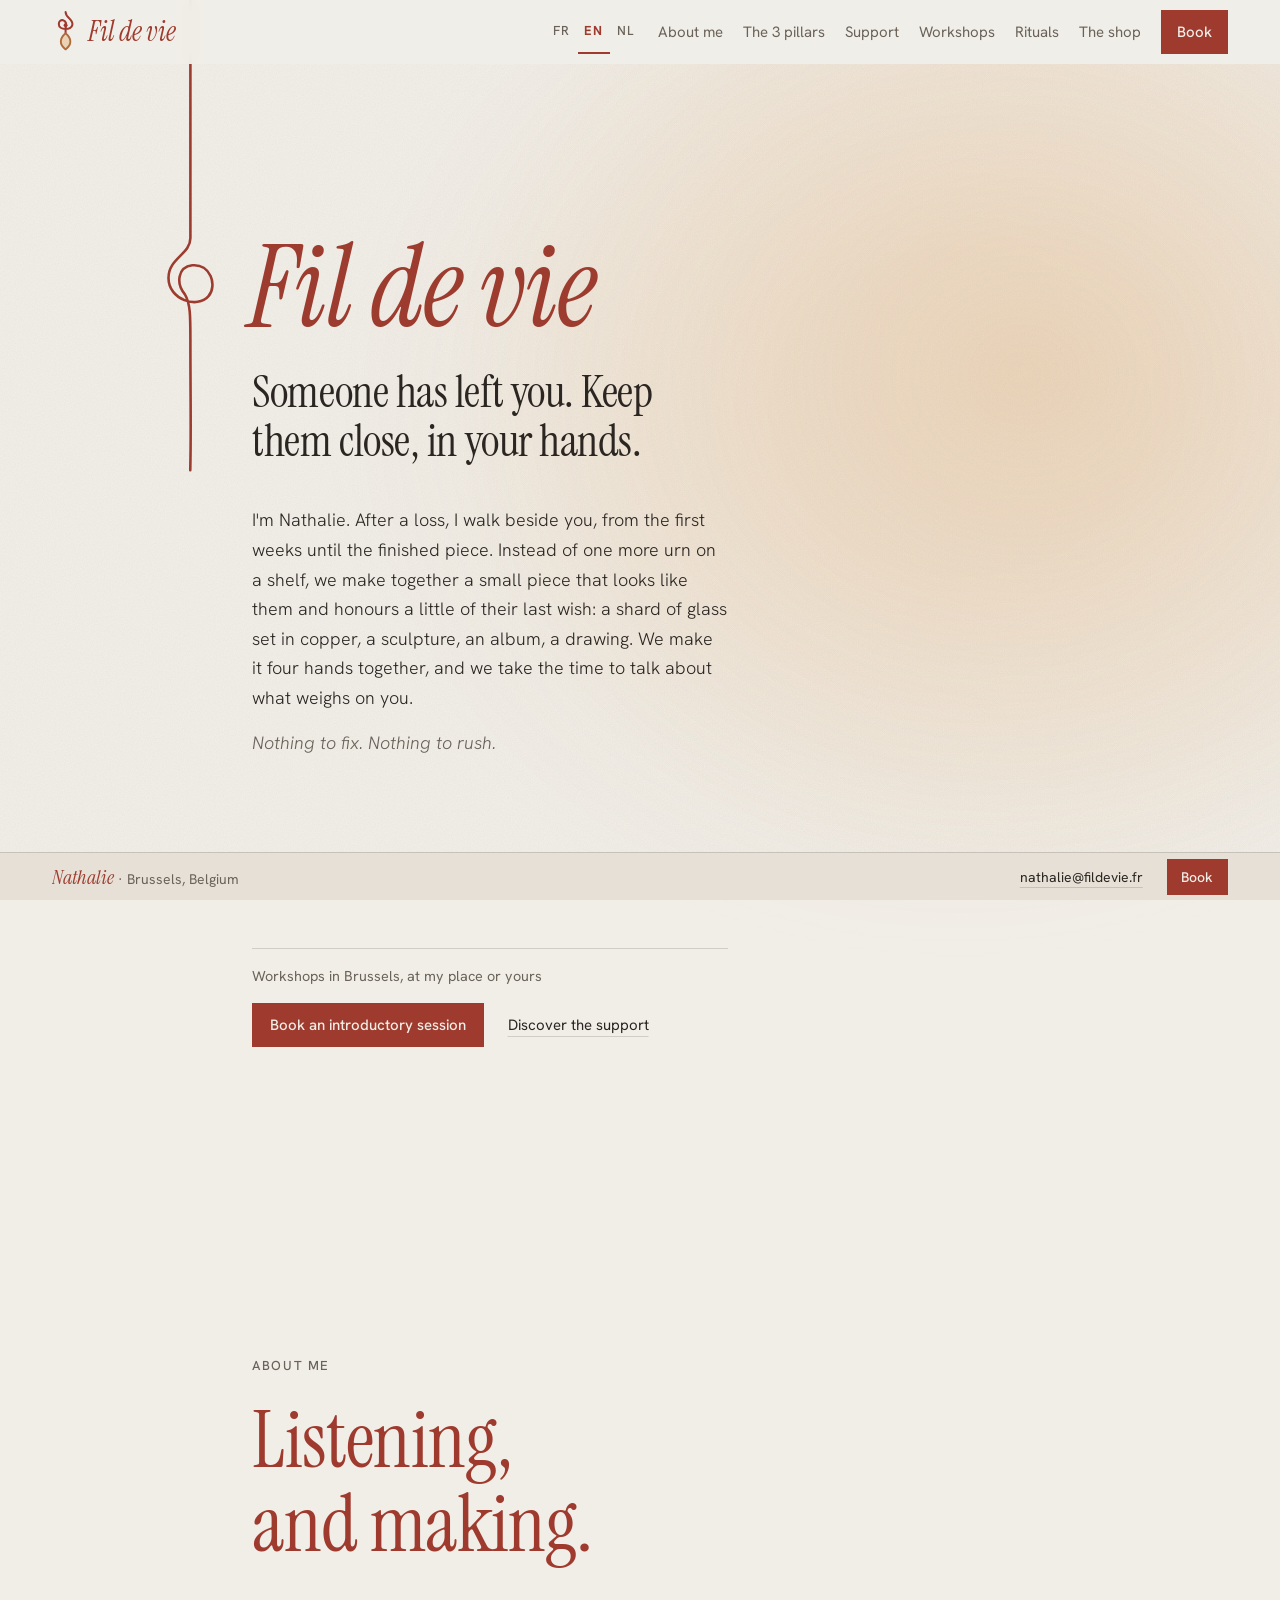
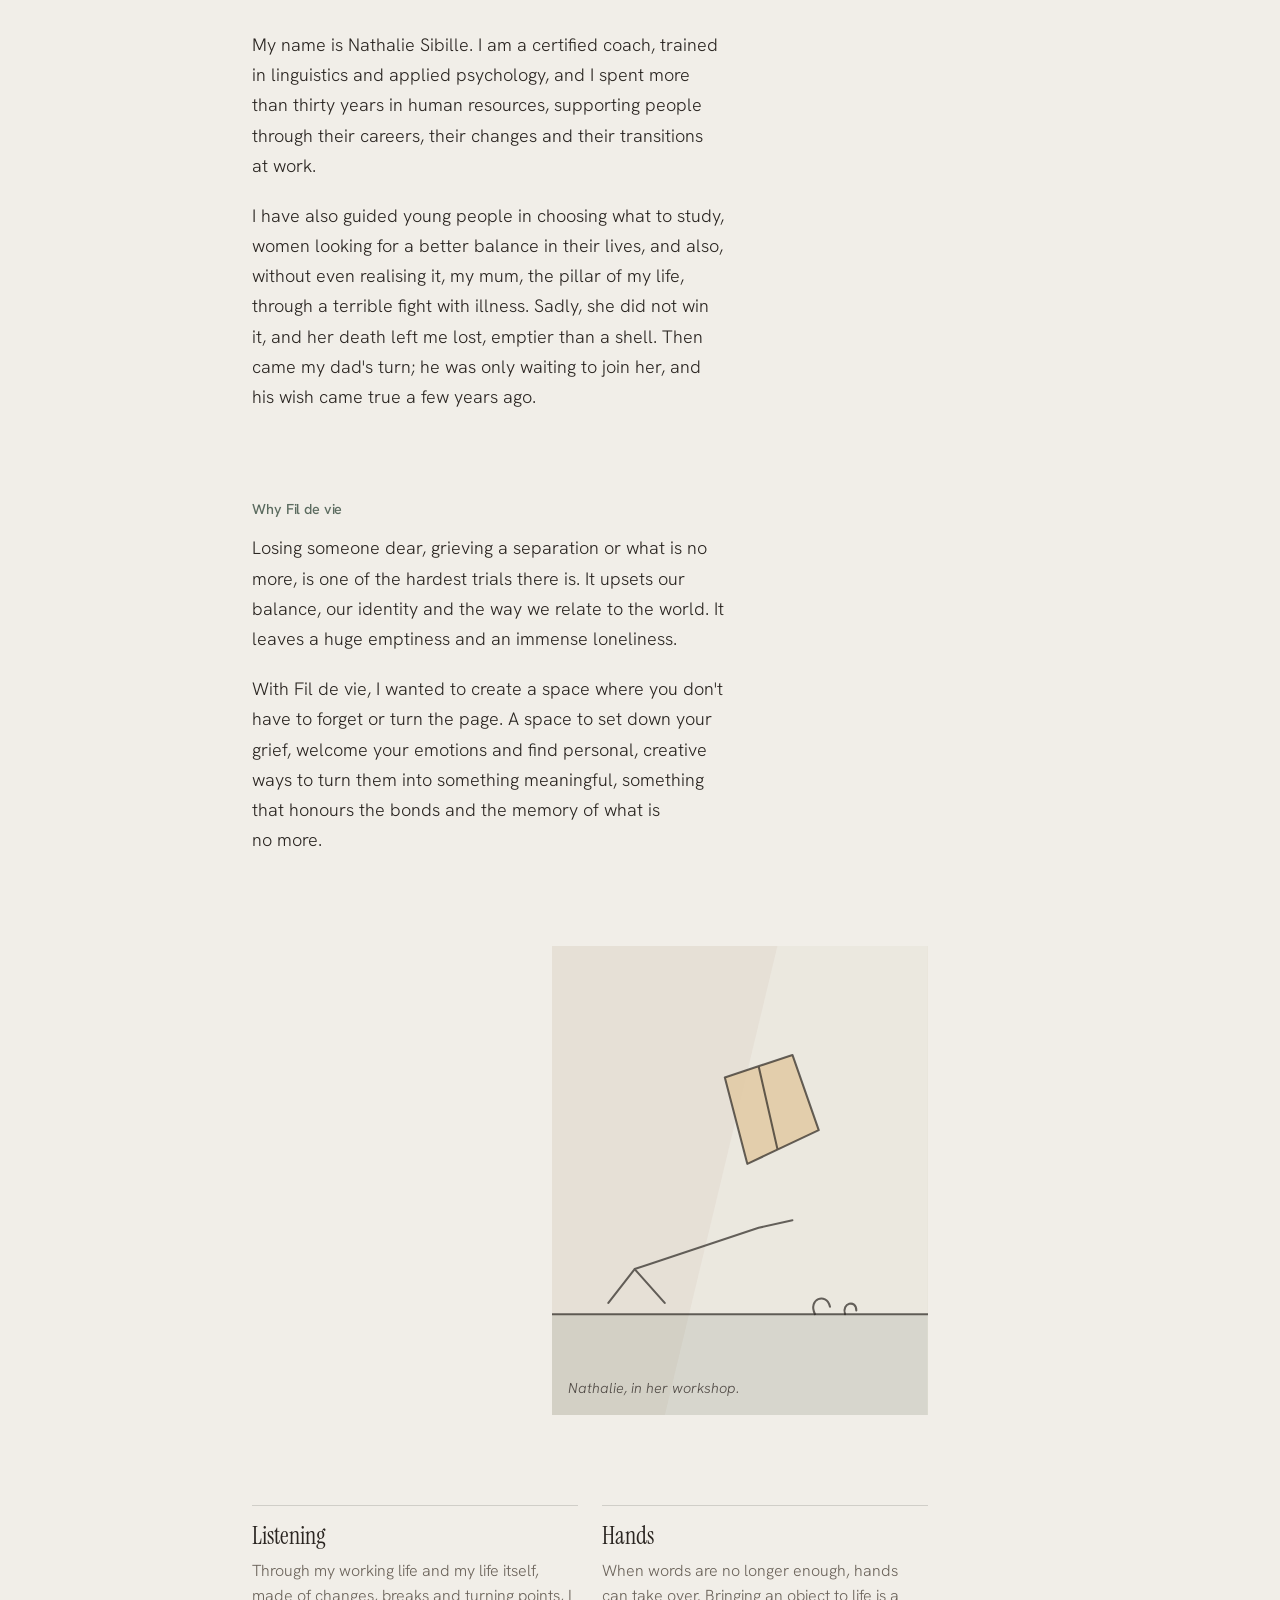
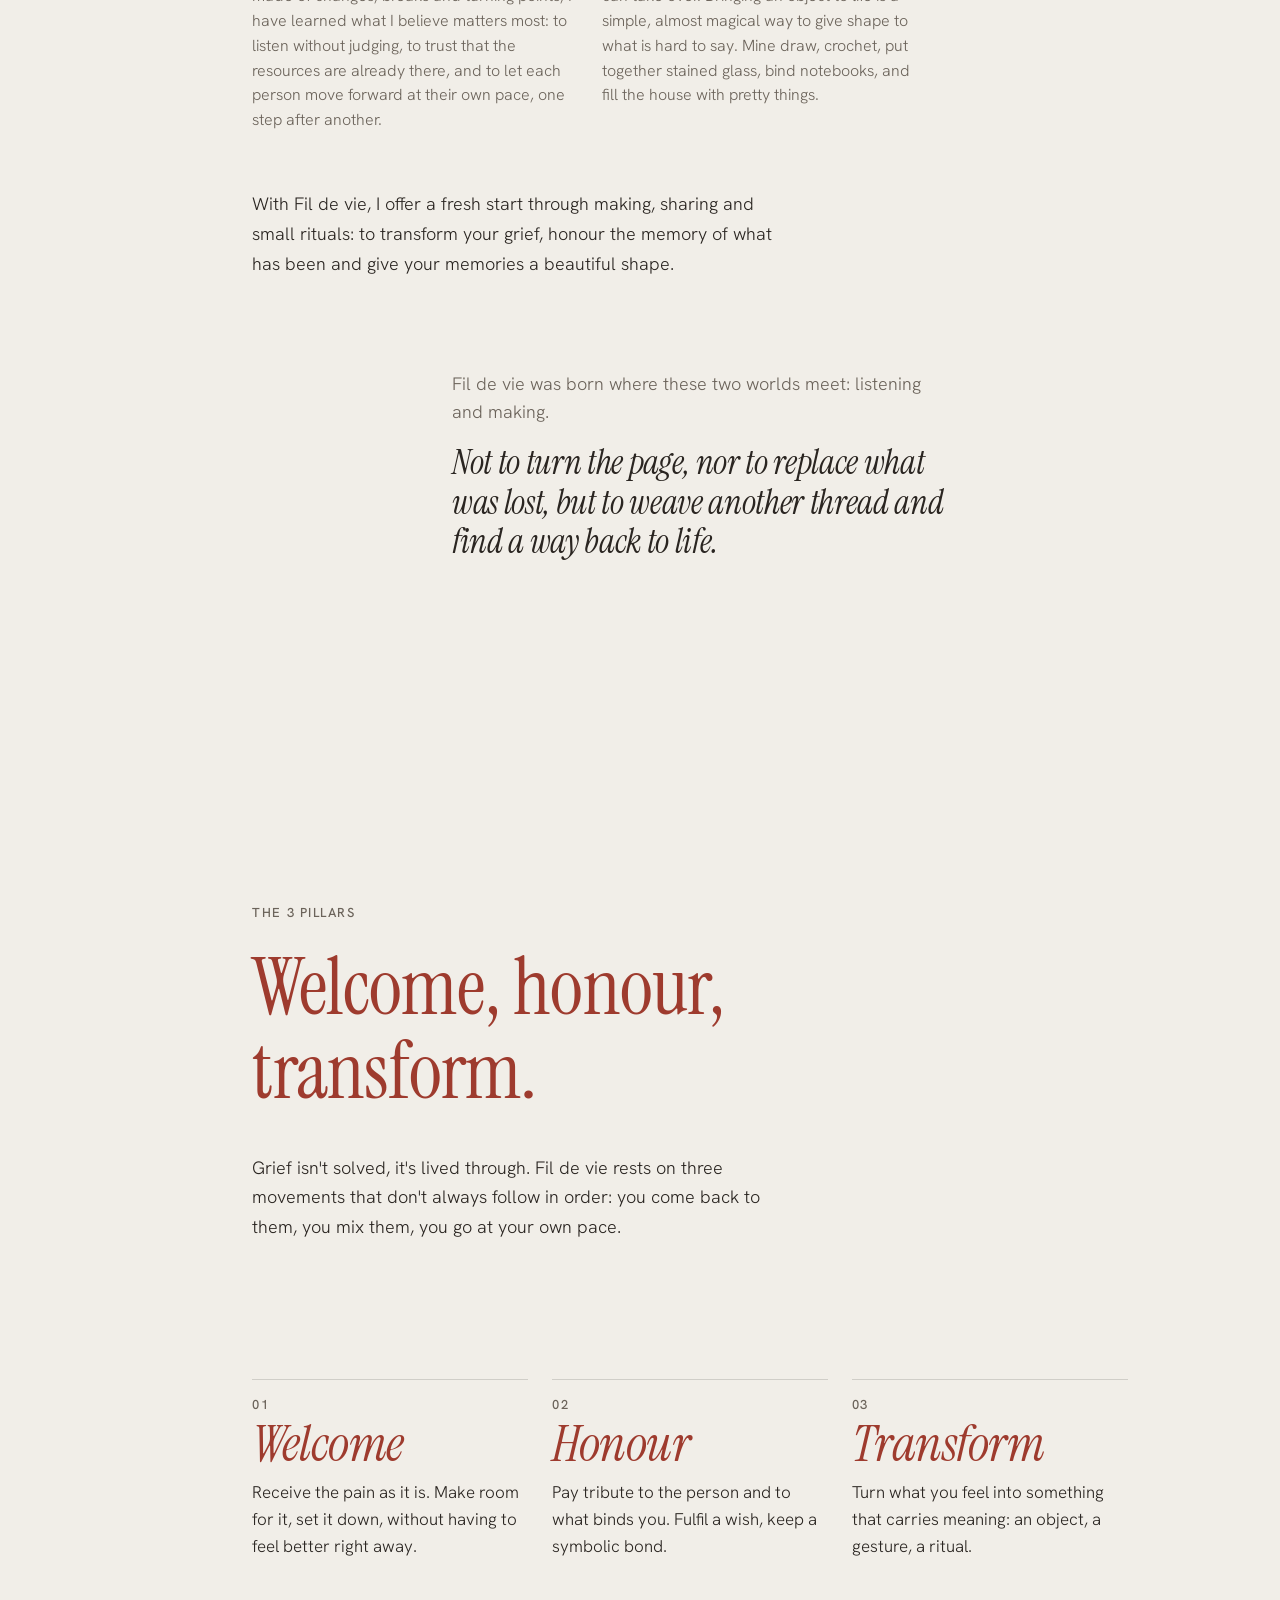
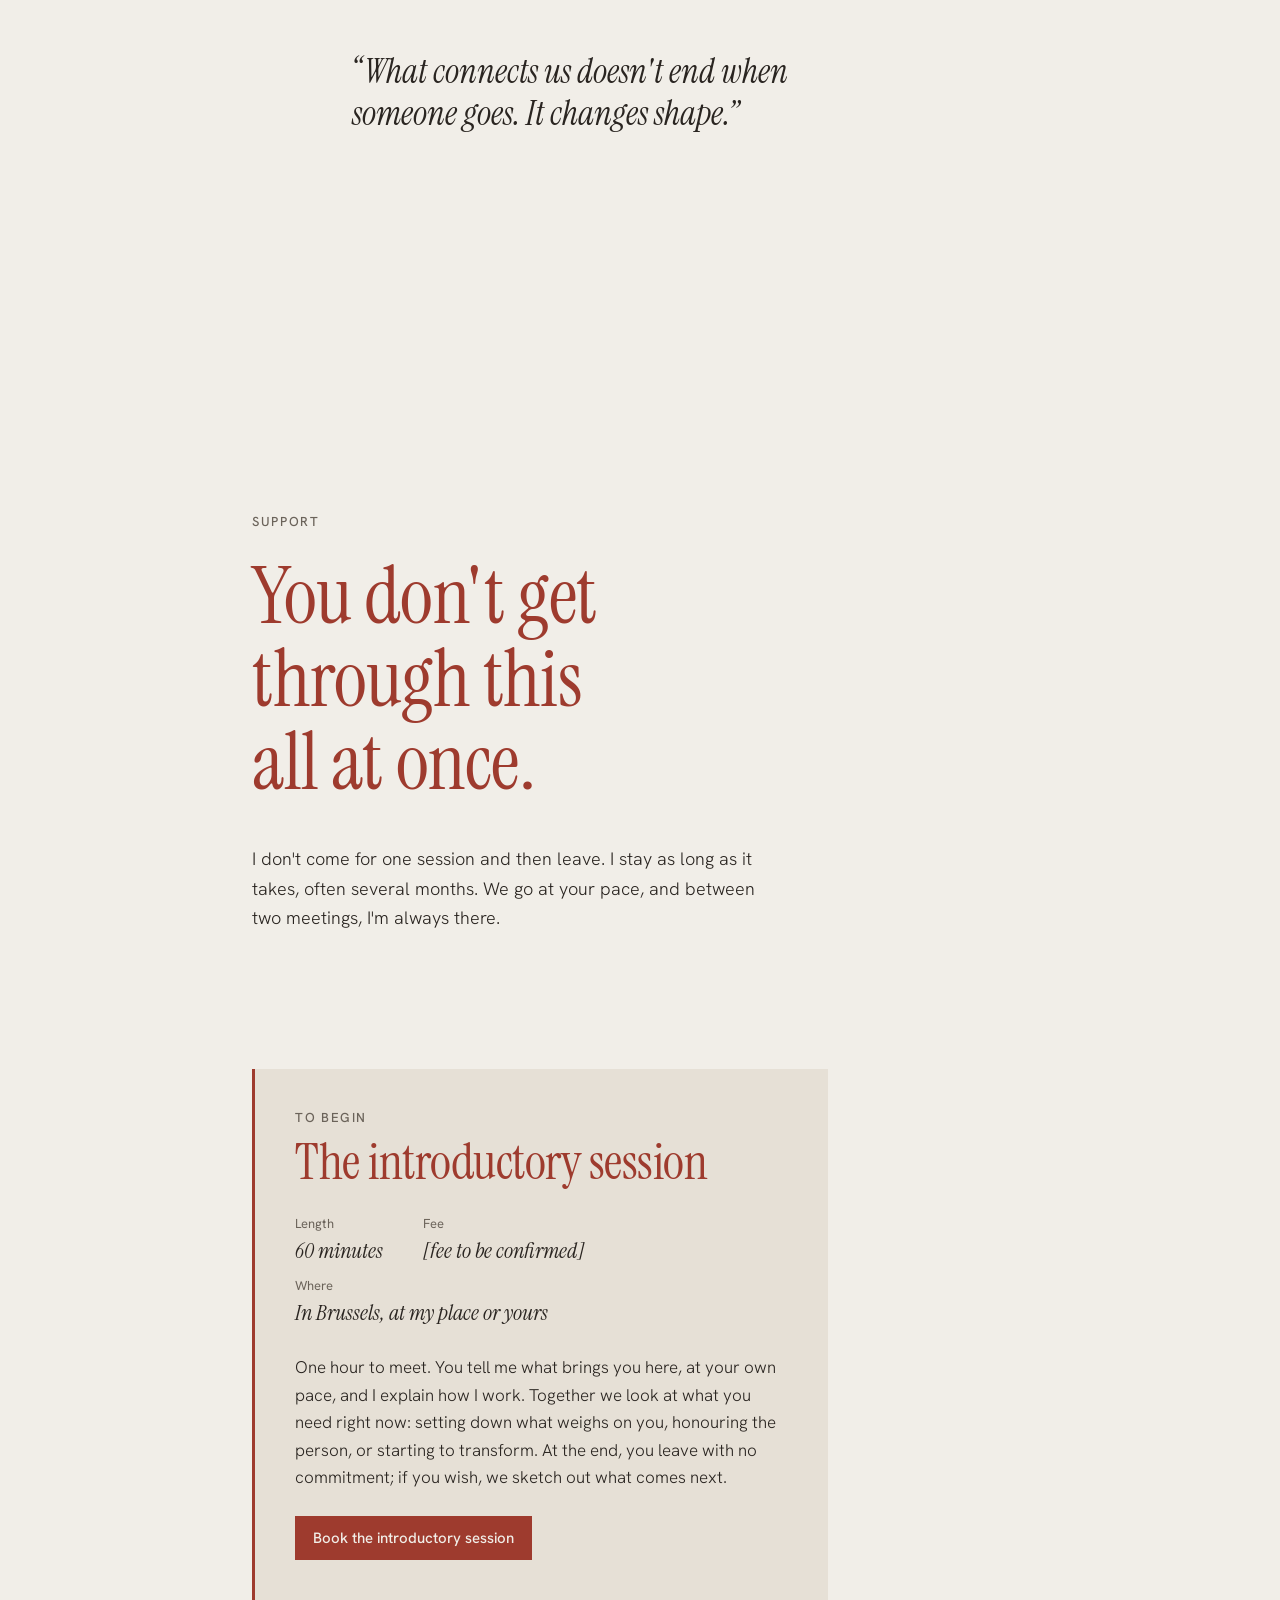
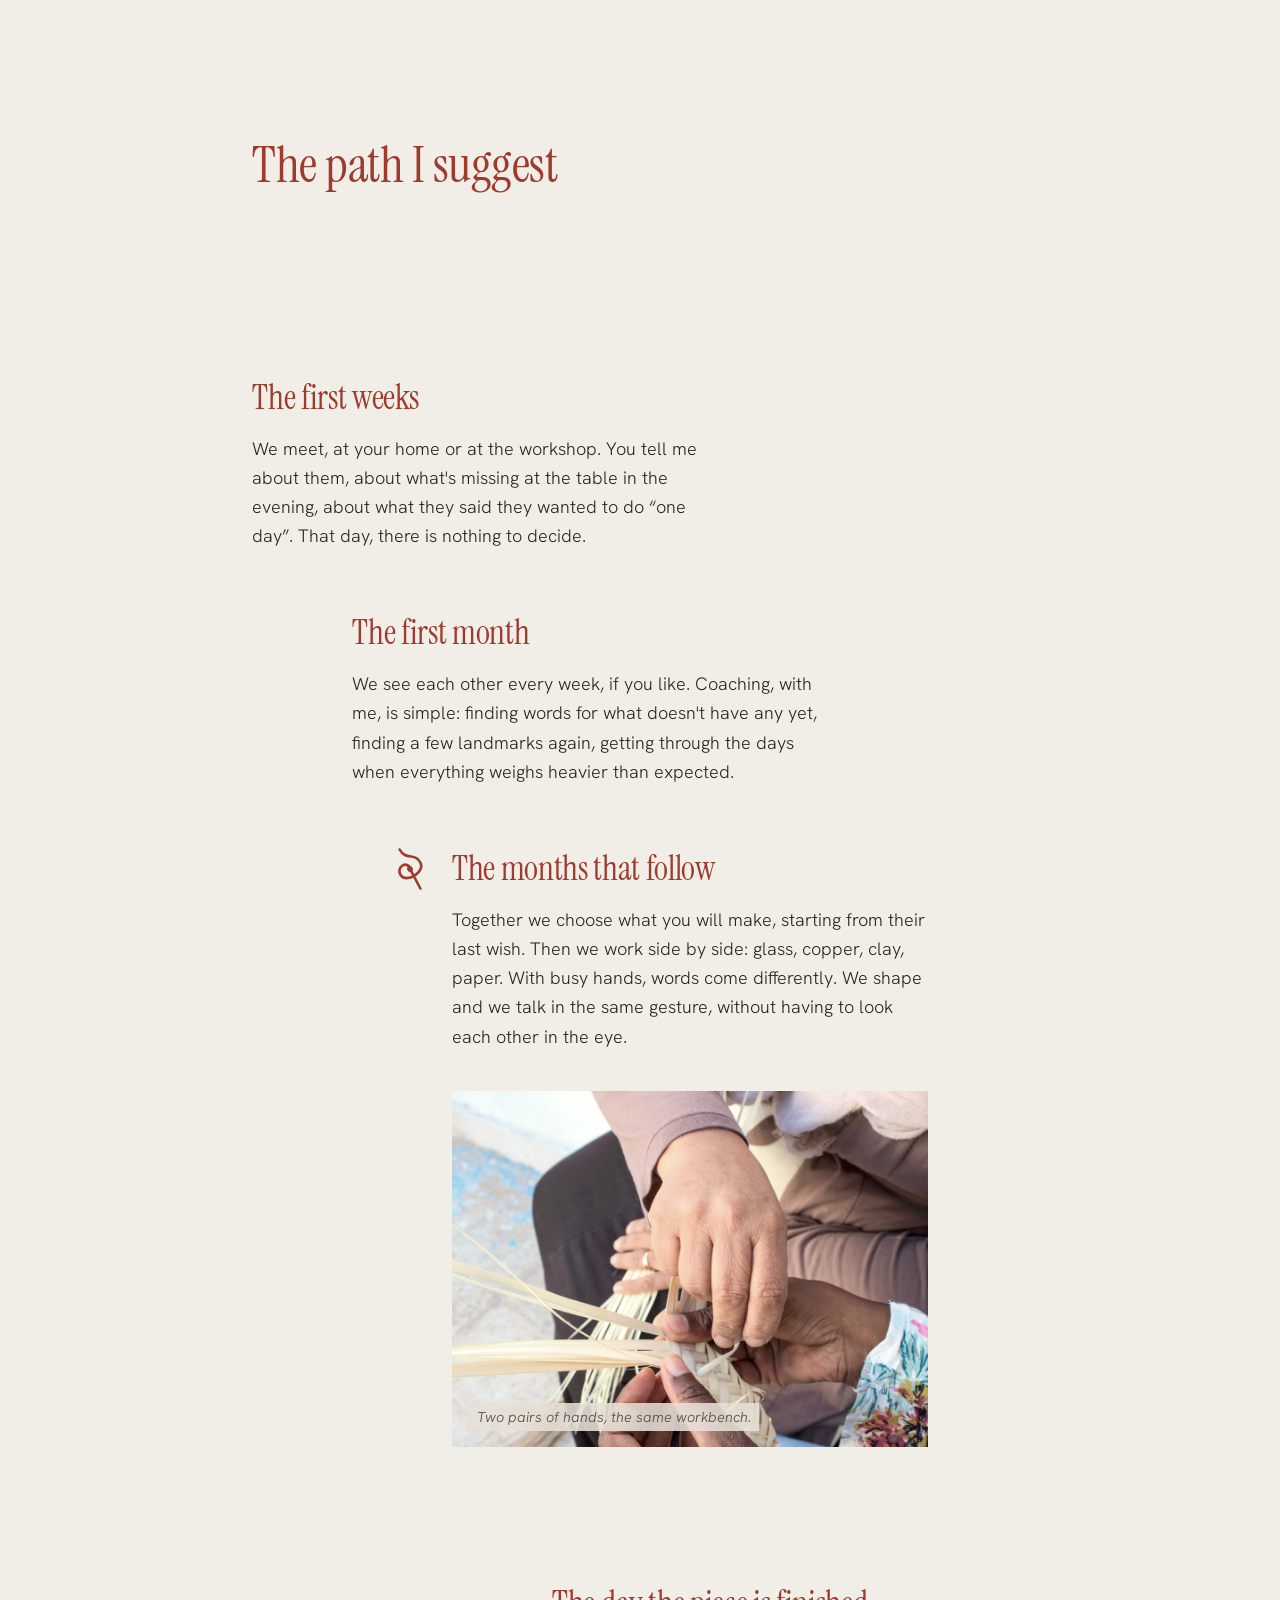
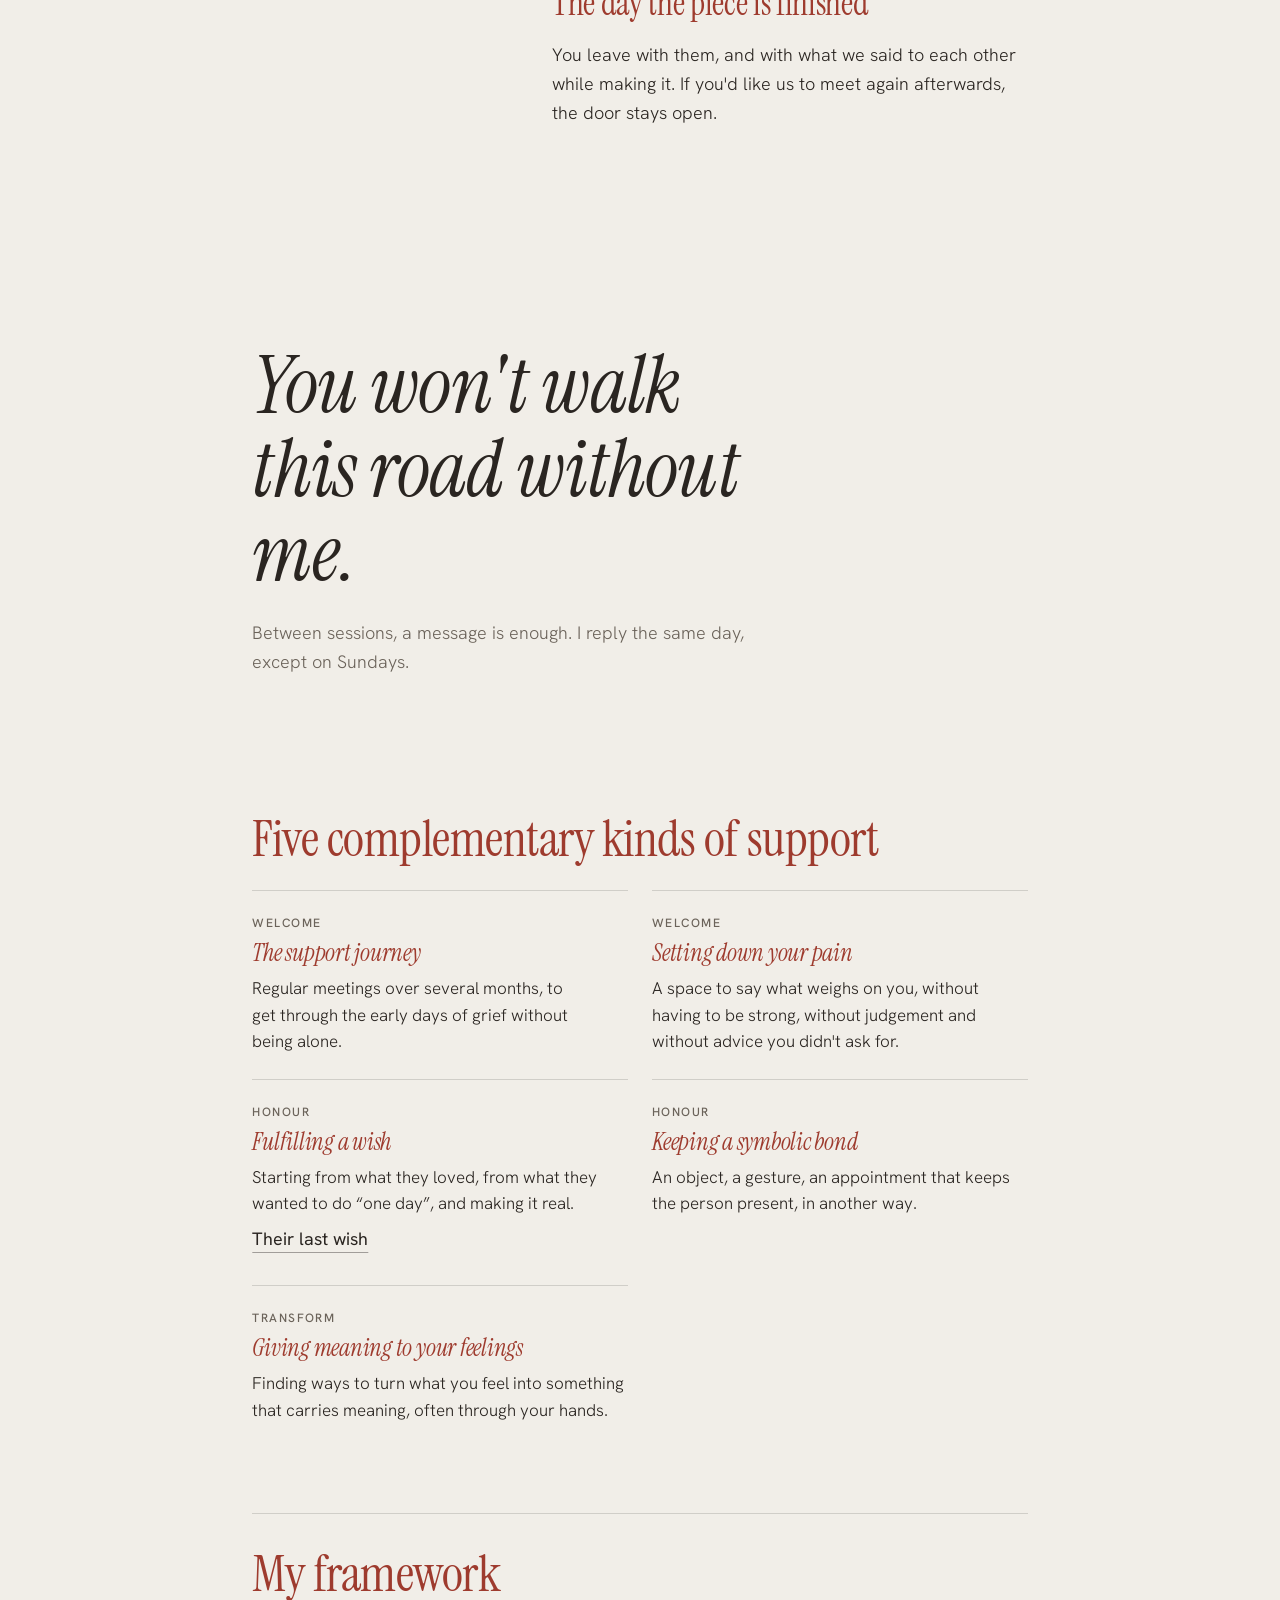
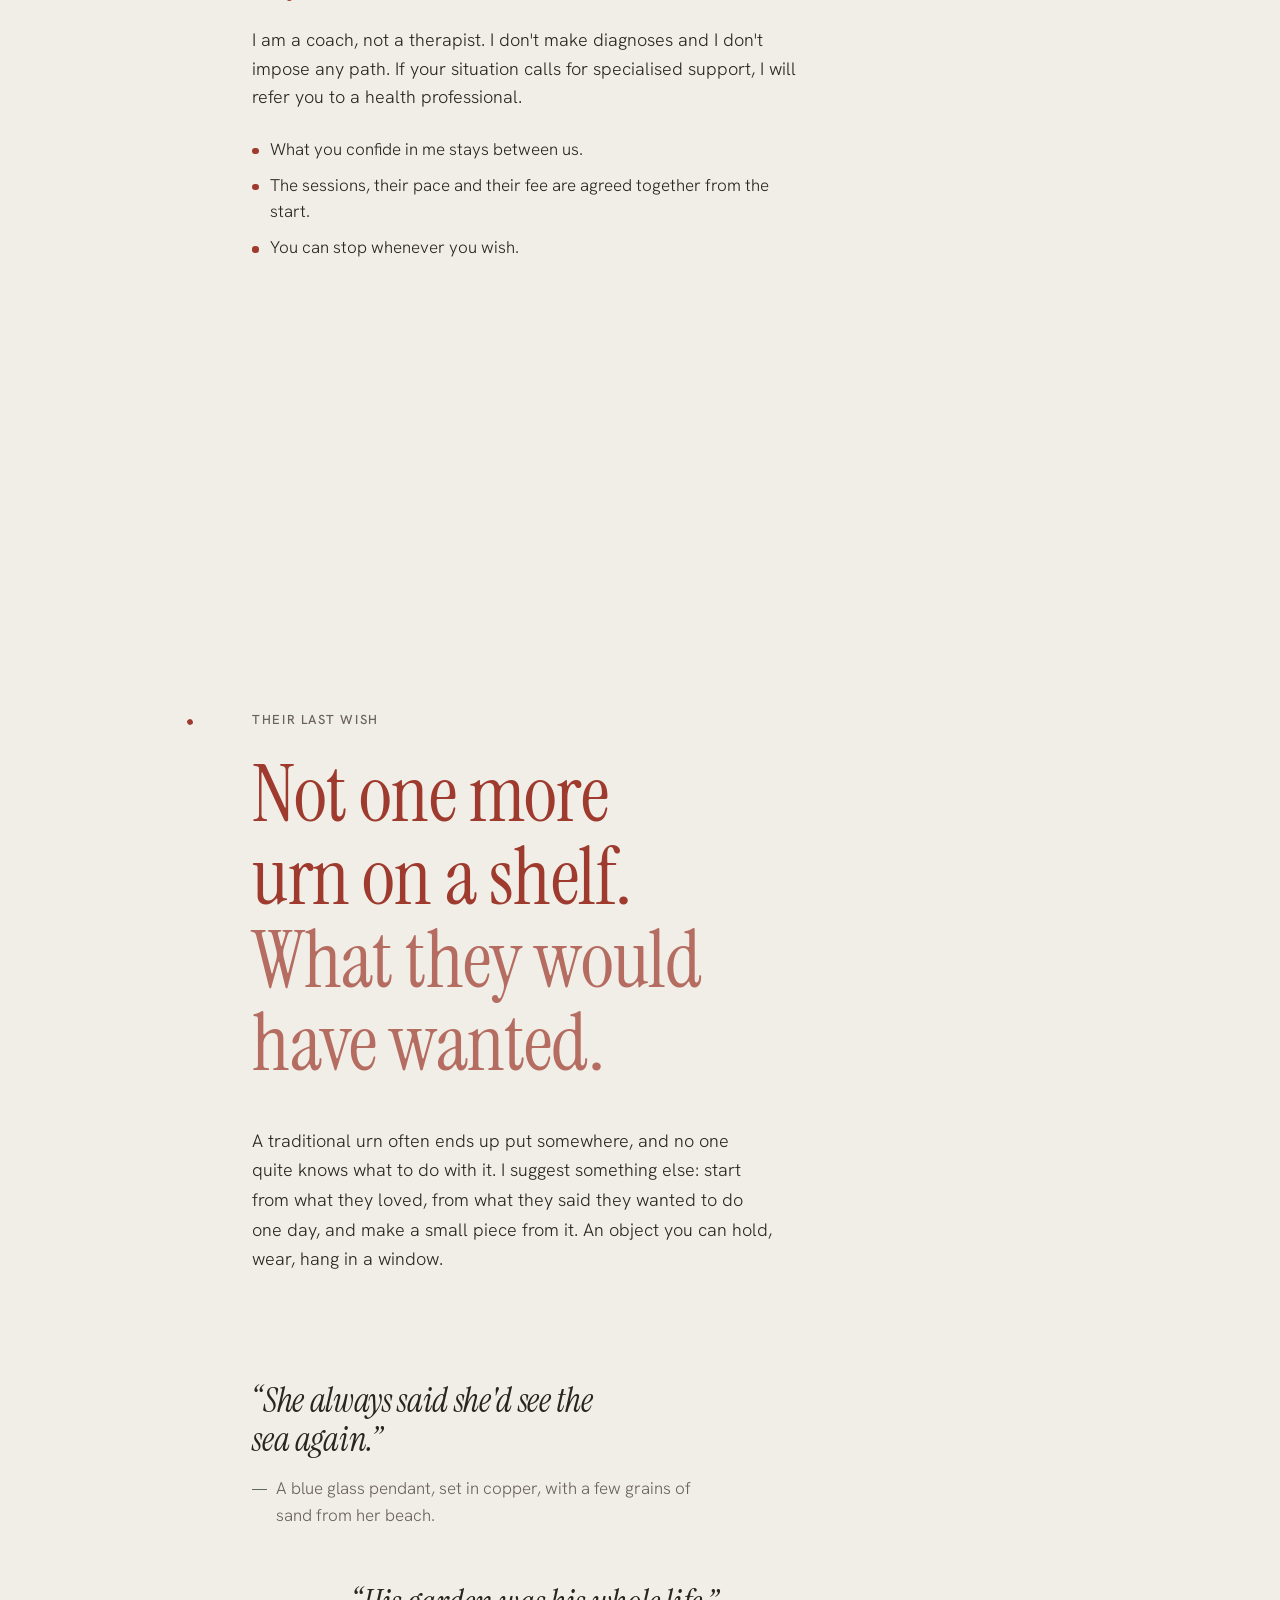
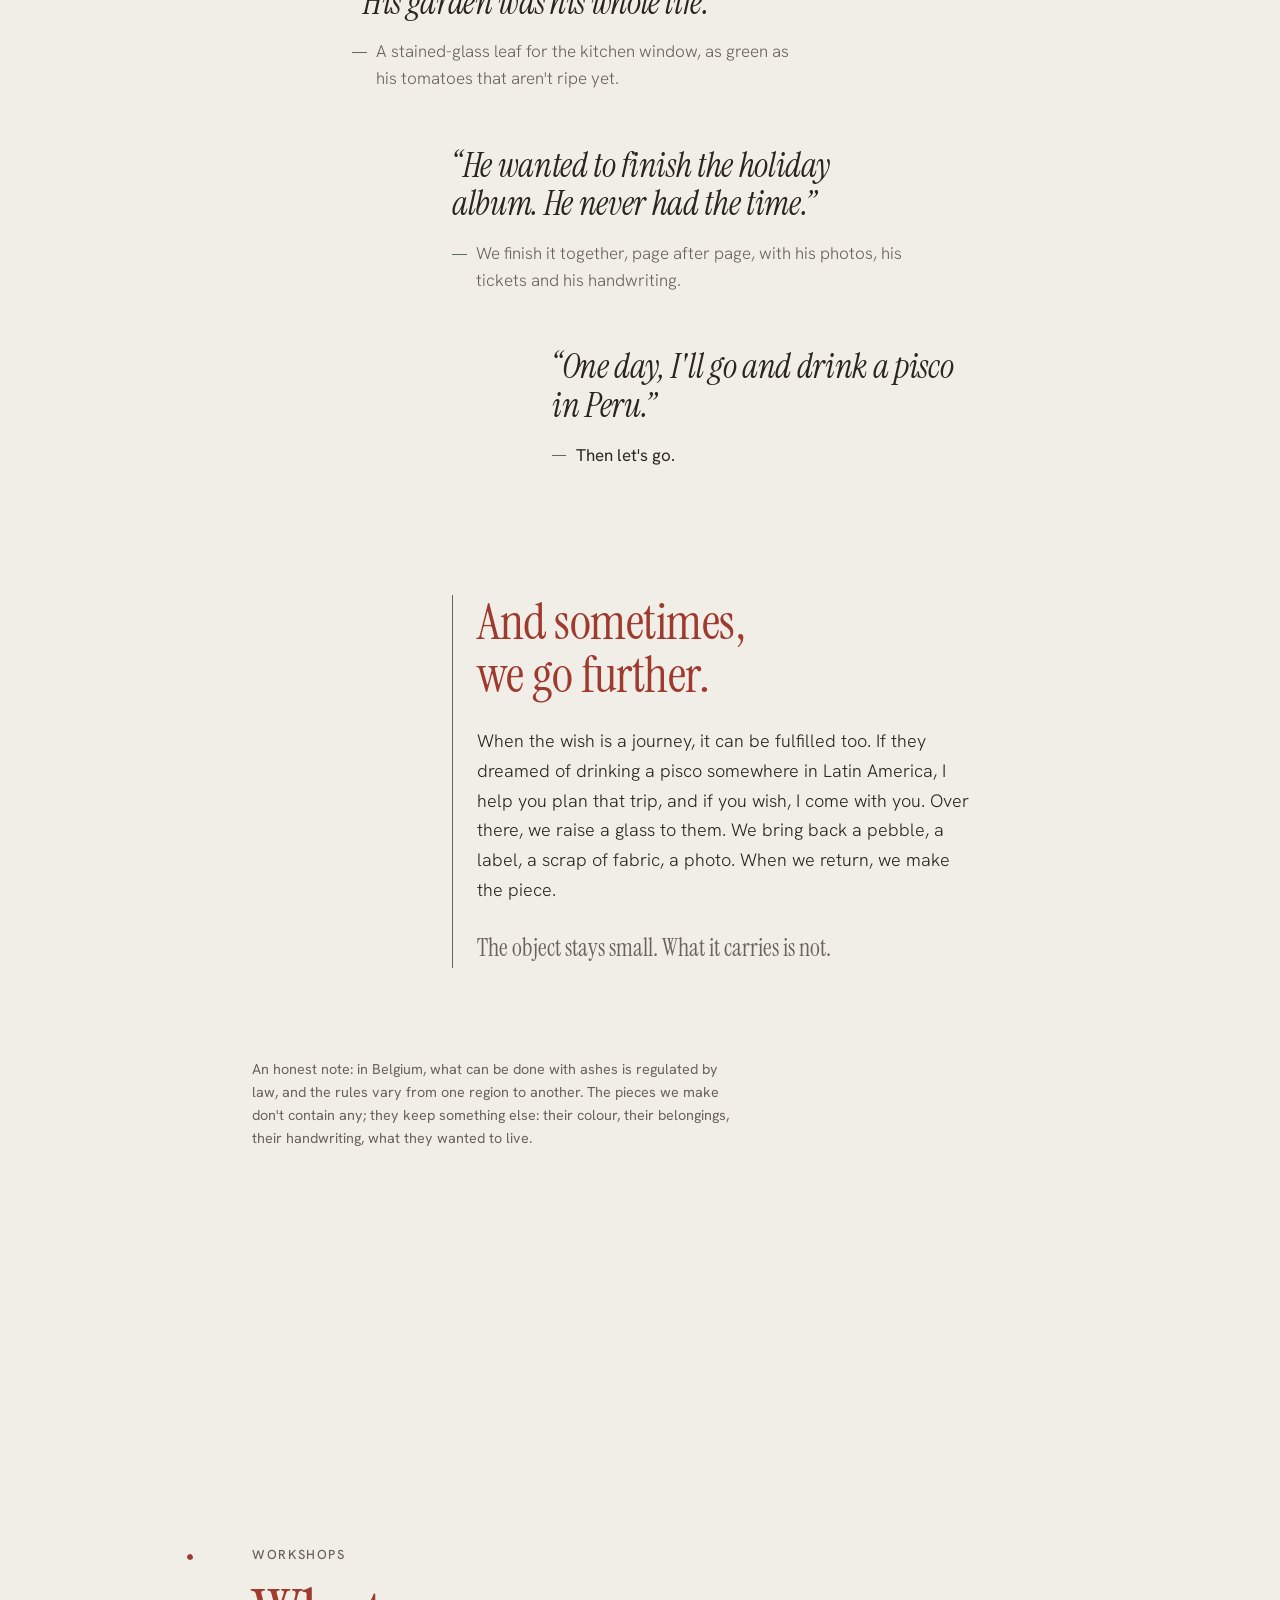
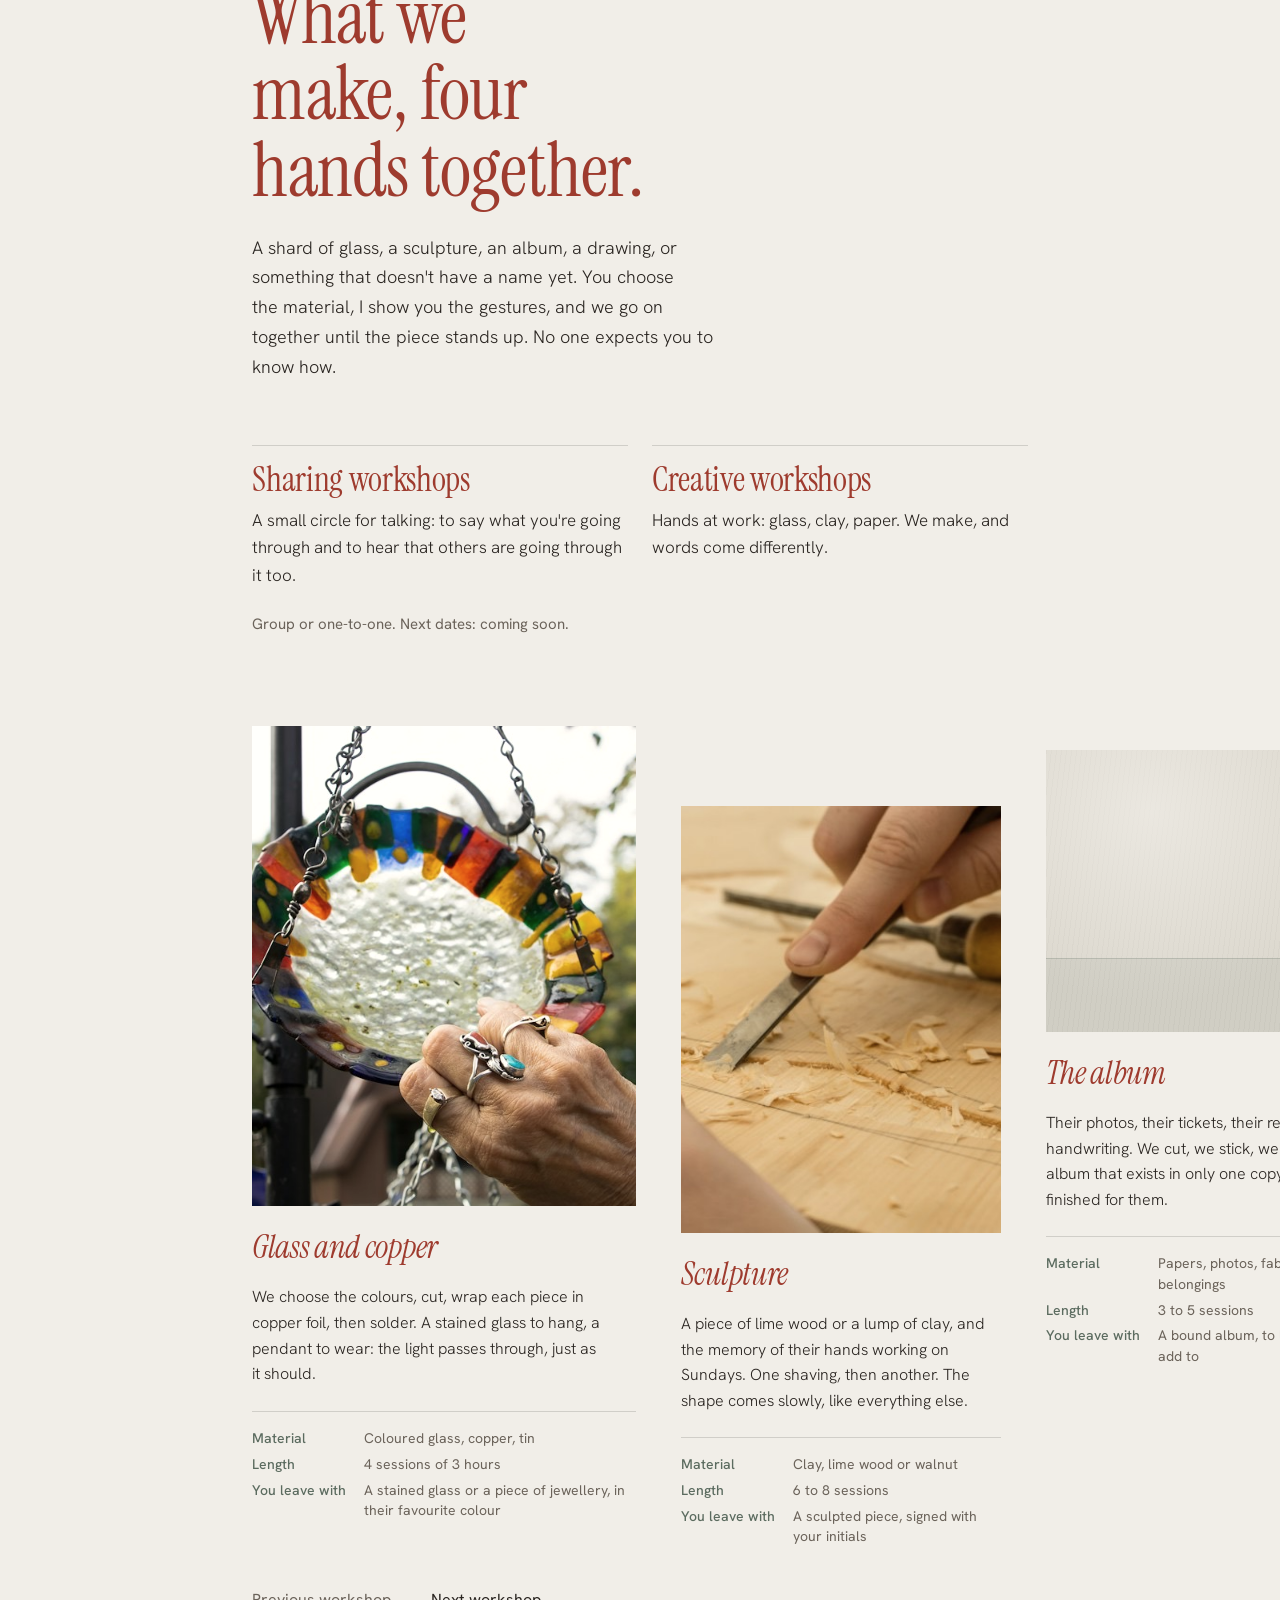
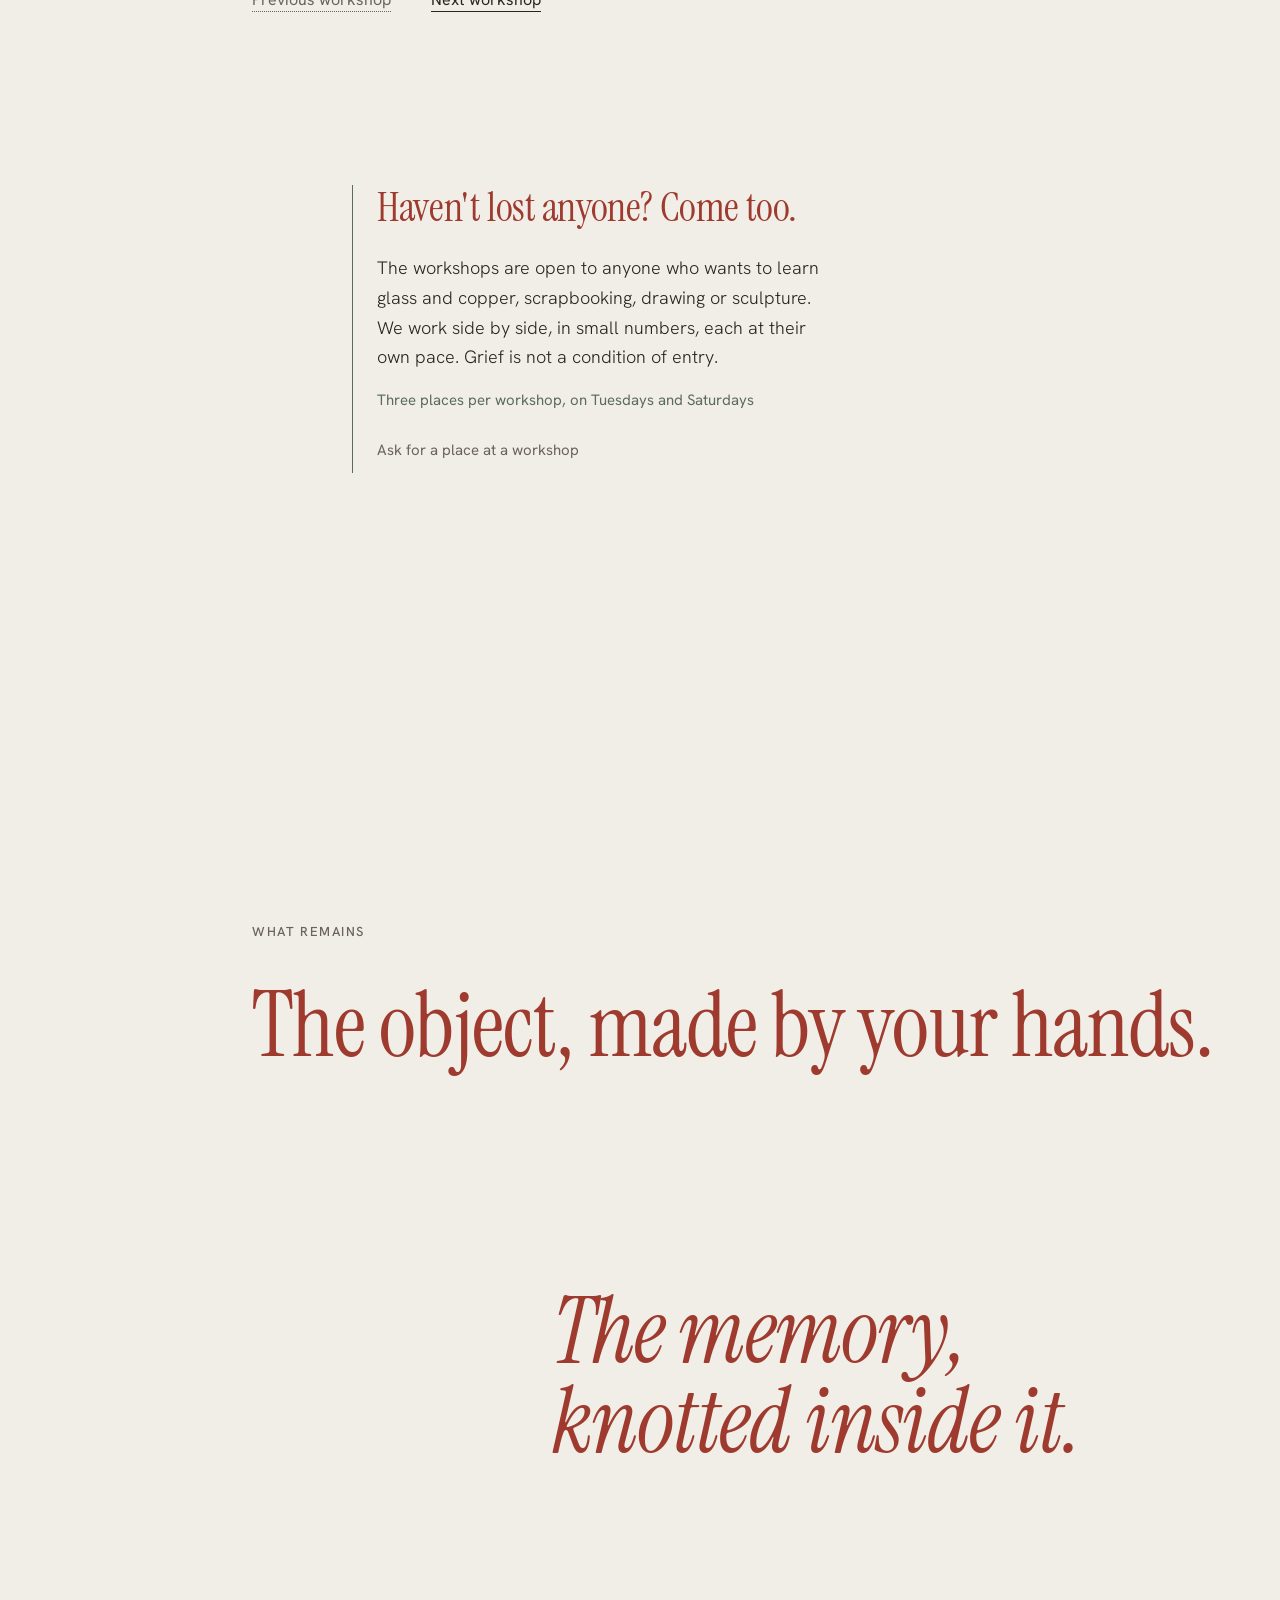
==== commit aafadb4c: "Publie les textes de Nathalie : Qui je suis et Mon cadre Co-Authored-By: Claude Opus 5.5 <noreply@an" ====
--- a/index.html
+++ b/index.html
@@ -110,13 +110,18 @@
 
   <header class="sec-head" data-fade>
     <p data-i18n="nav.about" class="sec-label">Qui je suis</p>
-    <h2 data-i18n="nathalie.secTitle" id="nat-title" class="sec-title">J'ai toujours fait des choses de mes mains.</h2>
+    <h2 data-i18n="nathalie.secTitle" id="nat-title" class="sec-title">L'écoute et la création.</h2>
   </header>
 
   <div class="nat-text" data-fade>
-    <p data-i18n="nathalie.natTextP1">J'ai cinquante-quatre ans, et d'aussi loin que je me souvienne, j'ai fabriqué. Des albums de scrapbooking pour chaque été, des dessins dans les marges, de la terre, du bois. Et depuis quelques années, du verre&nbsp;: je le découpe, je le sertis d'un ruban de cuivre, puis je le soude à l'étain jusqu'à ce que les morceaux tiennent ensemble. J'ai passé des soirées entières dans des ateliers de toutes sortes, juste pour apprendre un geste de plus.</p>
-    <p data-i18n="nathalie.natTextP2">Il y a quelques années, j'ai perdu ma mère. Mon père est parti un peu plus tard. Entre les papiers, les meubles à vider et l'urne qu'on vous tend au funérarium, j'ai compris une chose&nbsp;: ce qui m'a aidée, ce n'est pas ce qu'on m'a vendu. C'est ce que j'ai fait de mes mains, pour eux.</p>
-    <p data-i18n-html="nathalie.natTextP3">C'est de là qu'est né <span translate="no">Fil de vie</span>. Aujourd'hui, je veux faire ce chemin avec d'autres&nbsp;: rester à côté de vous après le départ de quelqu'un, et fabriquer avec vous la pièce qui le garde près de vous.</p>
+    <p data-i18n="nathalie.natTextP1">Je m'appelle Nathalie Sibille. Coach certifiée, formée en linguistique et en psychologie appliquée, j'ai passé plus de trente ans dans les ressources humaines, à accompagner des personnes dans leurs parcours, leurs changements et leurs transitions au sein de l'entreprise.</p>
+    <p data-i18n="nathalie.natTextP2">J'ai également accompagné des jeunes dans le choix de leur voie d'études, des femmes en quête d'un meilleur équilibre de vie, et aussi, sans même m'en rendre compte, ma maman, mon pilier de vie, dans un terrible combat contre la maladie. Elle ne l'a pas gagné, malheureusement, et son décès m'a laissée désemparée, plus vide qu'une coquille. Est venu ensuite le tour de mon papa, qui n'attendait que de la rejoindre, et dont le souhait a été exaucé il y a quelques années.</p>
+  </div>
+
+  <div class="nat-why" data-fade>
+    <h3 data-i18n-html="nathalie.natWhyTitle" class="nat-hands-title">Pourquoi le <span translate="no">Fil de vie</span></h3>
+    <p data-i18n="nathalie.natWhyP1">Perdre un être cher, faire le deuil d'une séparation ou de ce qui n'est plus est l'une des épreuves les plus difficiles qui soient. Elle bouleverse notre équilibre, notre identité et notre rapport au monde. Elle laisse un énorme vide et une immense solitude.</p>
+    <p data-i18n-html="nathalie.natWhyP2">Avec le <span translate="no">Fil de vie</span>, j'ai voulu créer un espace où l'on n'a pas à oublier ni à tourner la page. Un espace pour déposer sa peine, accueillir ses émotions et trouver des façons personnelles et créatives de les transformer en quelque chose de porteur de sens, qui honore les liens et la mémoire de ce qui n'est plus.</p>
   </div>
 
   <figure data-i18n-attr="aria-label:nathalie.natPhotoLabel" class="nat-photo" data-slot="photo" role="img" data-thread="around" data-thread-side="left" data-thread-clear="8" data-thread-min="768" data-thread-tie="overhand" data-thread-knot-size="48" data-thread-knot-size-narrow="40" data-thread-tie-narrow="rail"
@@ -136,18 +141,16 @@
   </figure>
 
   <div class="nat-hands" data-fade>
-    <h3 data-i18n="nathalie.natHandsTitle" class="nat-hands-title">Ce que mes mains savent faire</h3>
     <ul>
-      <li data-i18n-html="nathalie.natHandsLi1"><span>Le verre et le cuivre</span> Vitraux, pendentifs, petites pièces à suspendre, serties et soudées à la main.</li>
-      <li data-i18n-html="nathalie.natHandsLi2"><span>Le scrapbooking</span> Des albums et des carnets où l'on colle, on écrit, on garde.</li>
-      <li data-i18n-html="nathalie.natHandsLi3"><span>Le dessin</span> Au crayon, à l'encre, à l'aquarelle&nbsp;: un visage, une maison, un paysage.</li>
-      <li data-i18n-html="nathalie.natHandsLi4"><span>La sculpture</span> La terre, le bois tendre, ce qu'on peut tenir dans une main.</li>
-      <li data-i18n-html="nathalie.natHandsLi5"><span>Et le reste</span> La couture, la reliure, tout ce que j'ai appris d'atelier en atelier.</li>
+      <li data-i18n-html="nathalie.natEcoute"><span>L'écoute</span> Au fil de mon parcours professionnel et de mon parcours de vie, fait de changements, de ruptures et de tournants, j'ai appris ce que je pense être l'essentiel&nbsp;: écouter sans juger, croire que les ressources sont déjà là, et laisser chacun avancer à son propre rythme, un pas après l'autre.</li>
+      <li data-i18n-html="nathalie.natMains"><span>Les mains</span> Quand les mots ne suffisent plus, les mains peuvent prendre le relais. Donner vie à un objet est une façon simple, presque magique, de mettre une forme sur ce qui est difficile à dire. Les miennes dessinent, crochètent, assemblent des vitraux, relient des carnets, et décorent la maison de jolis objets.</li>
     </ul>
+    <p data-i18n-html="nathalie.natAfter" class="nat-after">Avec le <span translate="no">Fil de vie</span>, je propose de créer un nouvel élan à travers la création, le partage, et de petits rituels, pour transformer sa peine, honorer la mémoire de ce qui a été et donner une jolie forme à ses souvenirs.</p>
   </div>
 
   <blockquote class="nat-quote" data-fade>
-    <p data-i18n="nathalie.natQuoteP">«&nbsp;Ce que j'ai fait pour eux tient dans une main. Je le regarde tous les jours, et ce n'est jamais triste.&nbsp;»</p>
+    <p data-i18n-html="nathalie.natQuoteLead" class="nat-quote-lead">Le <span translate="no">Fil de vie</span> est né de la rencontre de ces deux mondes&nbsp;: l'écoute et la création.</p>
+    <p data-i18n="nathalie.natQuoteP">Non pas pour tourner la page, ni remplacer ce qui a été perdu, mais pour tisser un autre fil et retrouver un chemin vers la vie.</p>
   </blockquote>
 </section>
 <!-- /ws:nathalie -->
@@ -286,10 +289,10 @@
   </div>
 
   <div class="acc-frame" id="cadre" data-fade>
-    <h3 data-i18n="accompagnement.accSub.cadreClair" class="acc-sub">Un cadre clair</h3>
+    <h3 data-i18n="accompagnement.accSub.cadreClair" class="acc-sub">Mon cadre</h3>
+    <p data-i18n="accompagnement.accFrameP" class="acc-frame-p">Je suis coach, pas thérapeute. Je ne pose pas de diagnostic et je n'impose aucun parcours. Si votre situation demande un accompagnement spécialisé, je vous oriente vers un professionnel de santé.</p>
     <ul data-fill>
       <li data-i18n="accompagnement.accFrameLi1">Ce que vous me confiez reste entre nous.</li>
-      <li data-i18n="accompagnement.accFrameLi2">Je ne remplace ni un médecin ni un psychothérapeute&nbsp;; si c'est nécessaire, je vous oriente vers eux.</li>
       <li data-i18n="accompagnement.accFrameLi3">Les séances, leur rythme et leur tarif sont posés ensemble dès le départ.</li>
       <li data-i18n="accompagnement.accFrameLi4">Vous pouvez arrêter quand vous le souhaitez.</li>
     </ul>
--- a/styles/nathalie.css
+++ b/styles/nathalie.css
@@ -1,4 +1,4 @@
-/* Qui je suis: Nathalie, in her own words. A letter, then her hands, then one line she keeps. */
+/* Qui je suis: Nathalie, in her own words. Who she is, why Fil de vie, listening and hands, then the line it all comes to. */
 #nathalie .nat-text {
   margin-top: var(--space-5);
   max-width: 52ch;
@@ -9,6 +9,18 @@
   line-height: 1.68;
 }
 #nathalie .nat-text p + p { margin-top: 1.1em; }
+
+/* Why Fil de vie: the same letter voice, under a small sage heading */
+#nathalie .nat-why {
+  margin-top: clamp(4rem, 10vh, 7rem);
+  max-width: 52ch;
+}
+#nathalie .nat-why p {
+  font-weight: 300;
+  font-size: 1.125rem;
+  line-height: 1.68;
+}
+#nathalie .nat-why p + p { margin-top: 1.1em; }
 
 #nathalie .nat-photo {
   position: relative;
@@ -34,7 +46,7 @@
   color: color-mix(in srgb, var(--ink) 80%, var(--surface));
 }
 
-/* Her crafts: a plain list, the name of each in the display italic */
+/* Listening and hands: two ruled panels, the name of each in the display face */
 #nathalie .nat-hands {
   margin-top: clamp(4rem, 10vh, 7rem);
   max-width: 52ch;
@@ -69,20 +81,41 @@
   color: var(--ink);
 }
 
+#nathalie .nat-hands li span { margin-bottom: .35em; }
+#nathalie .nat-after {
+  margin-top: var(--space-4);
+  max-width: 52ch;
+  font-weight: 300;
+  font-size: 1.125rem;
+  line-height: 1.68;
+}
+
 #nathalie .nat-quote {
   margin: clamp(4rem, 10vh, 7rem) 0 0;
-  max-width: 30ch;
+  max-width: 32ch;
   font-family: var(--font-display);
   font-style: italic;
   font-size: var(--step-2);
   line-height: 1.18;
   letter-spacing: -0.01em;
 }
+/* The sentence that leads into it, in the letter voice */
+#nathalie .nat-quote .nat-quote-lead {
+  margin-bottom: var(--space-2);
+  font-family: var(--font-body);
+  font-style: normal;
+  font-weight: 300;
+  font-size: 1.125rem;
+  line-height: 1.6;
+  letter-spacing: 0;
+  color: var(--muted);
+}
 
 @media (min-width: 64rem) {
-  #nathalie .nat-text { grid-column: 3 / 8; }
+  #nathalie .nat-text, #nathalie .nat-why { grid-column: 3 / 8; }
   #nathalie .nat-photo { grid-column: 6 / 10; justify-self: stretch; width: auto; }
-  #nathalie .nat-hands { grid-column: 3 / 9; }
+  #nathalie .nat-hands { grid-column: 3 / 10; max-width: none; }
+  #nathalie .nat-hands li:last-child { border-bottom: 0; }
   #nathalie .nat-hands ul { columns: 2; column-gap: var(--cols-gap); }
   #nathalie .nat-hands li { break-inside: avoid; border-bottom: 0; }
   #nathalie .nat-quote { grid-column: 5 / 11; }
--- a/styles/accompagnement.css
+++ b/styles/accompagnement.css
@@ -260,6 +260,7 @@
 
 /* Un cadre clair */
 #accompagnement .acc-frame { margin-top: clamp(4rem, 10vh, 7rem); padding-top: var(--space-3); border-top: 1px solid var(--line); scroll-margin-top: calc(var(--bar-h, 4rem) + var(--space-3)); }
+#accompagnement .acc-frame-p { max-width: 56ch; margin: 0 0 var(--space-3); font-weight: 300; font-size: 1.125rem; line-height: 1.6; }
 #accompagnement .acc-frame ul { list-style: none; margin: 0; padding: 0; display: grid; gap: .6rem; max-width: 56ch; }
 #accompagnement .acc-frame li { position: relative; padding-left: 1.1rem; font-weight: 300; font-size: 1.0625rem; line-height: 1.55; }
 #accompagnement .acc-frame li::before { content: ""; position: absolute; left: 0; top: .7em; width: .4rem; height: .4rem; border-radius: 50%; background: var(--accent); }
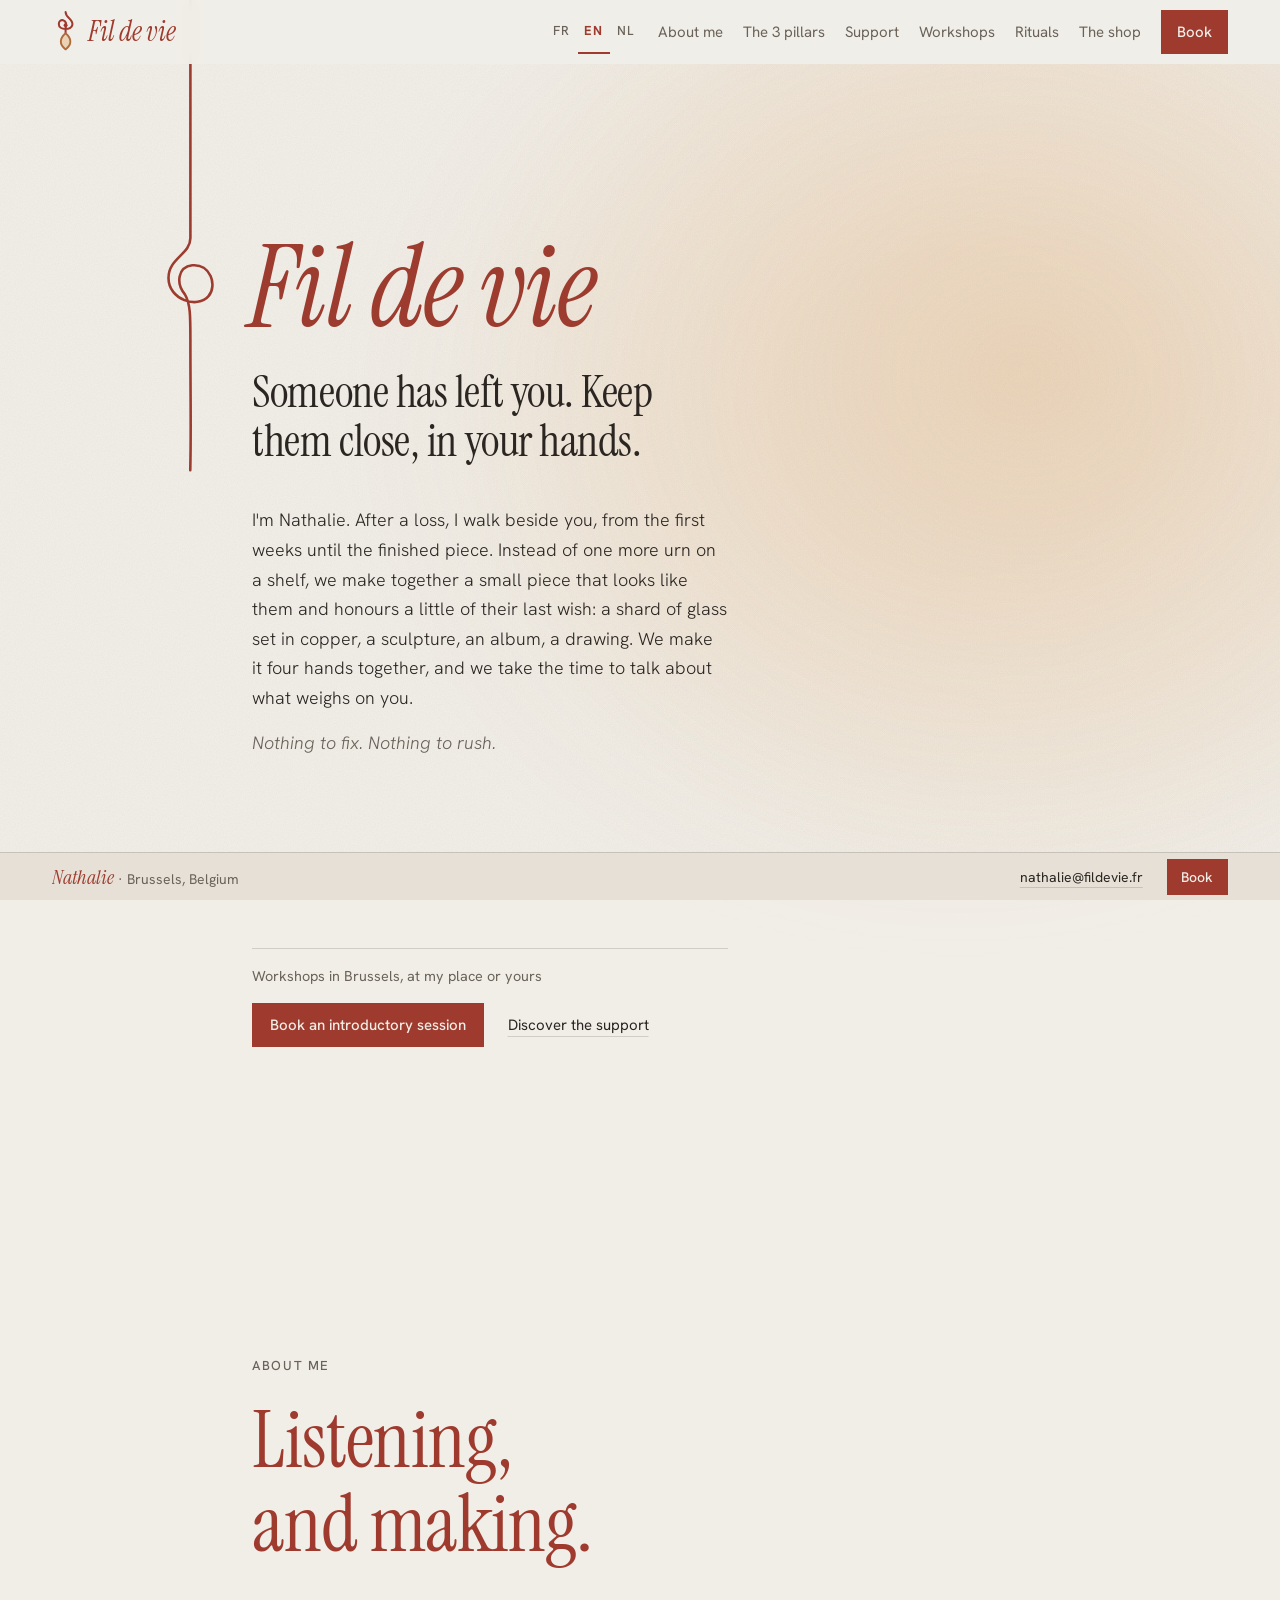
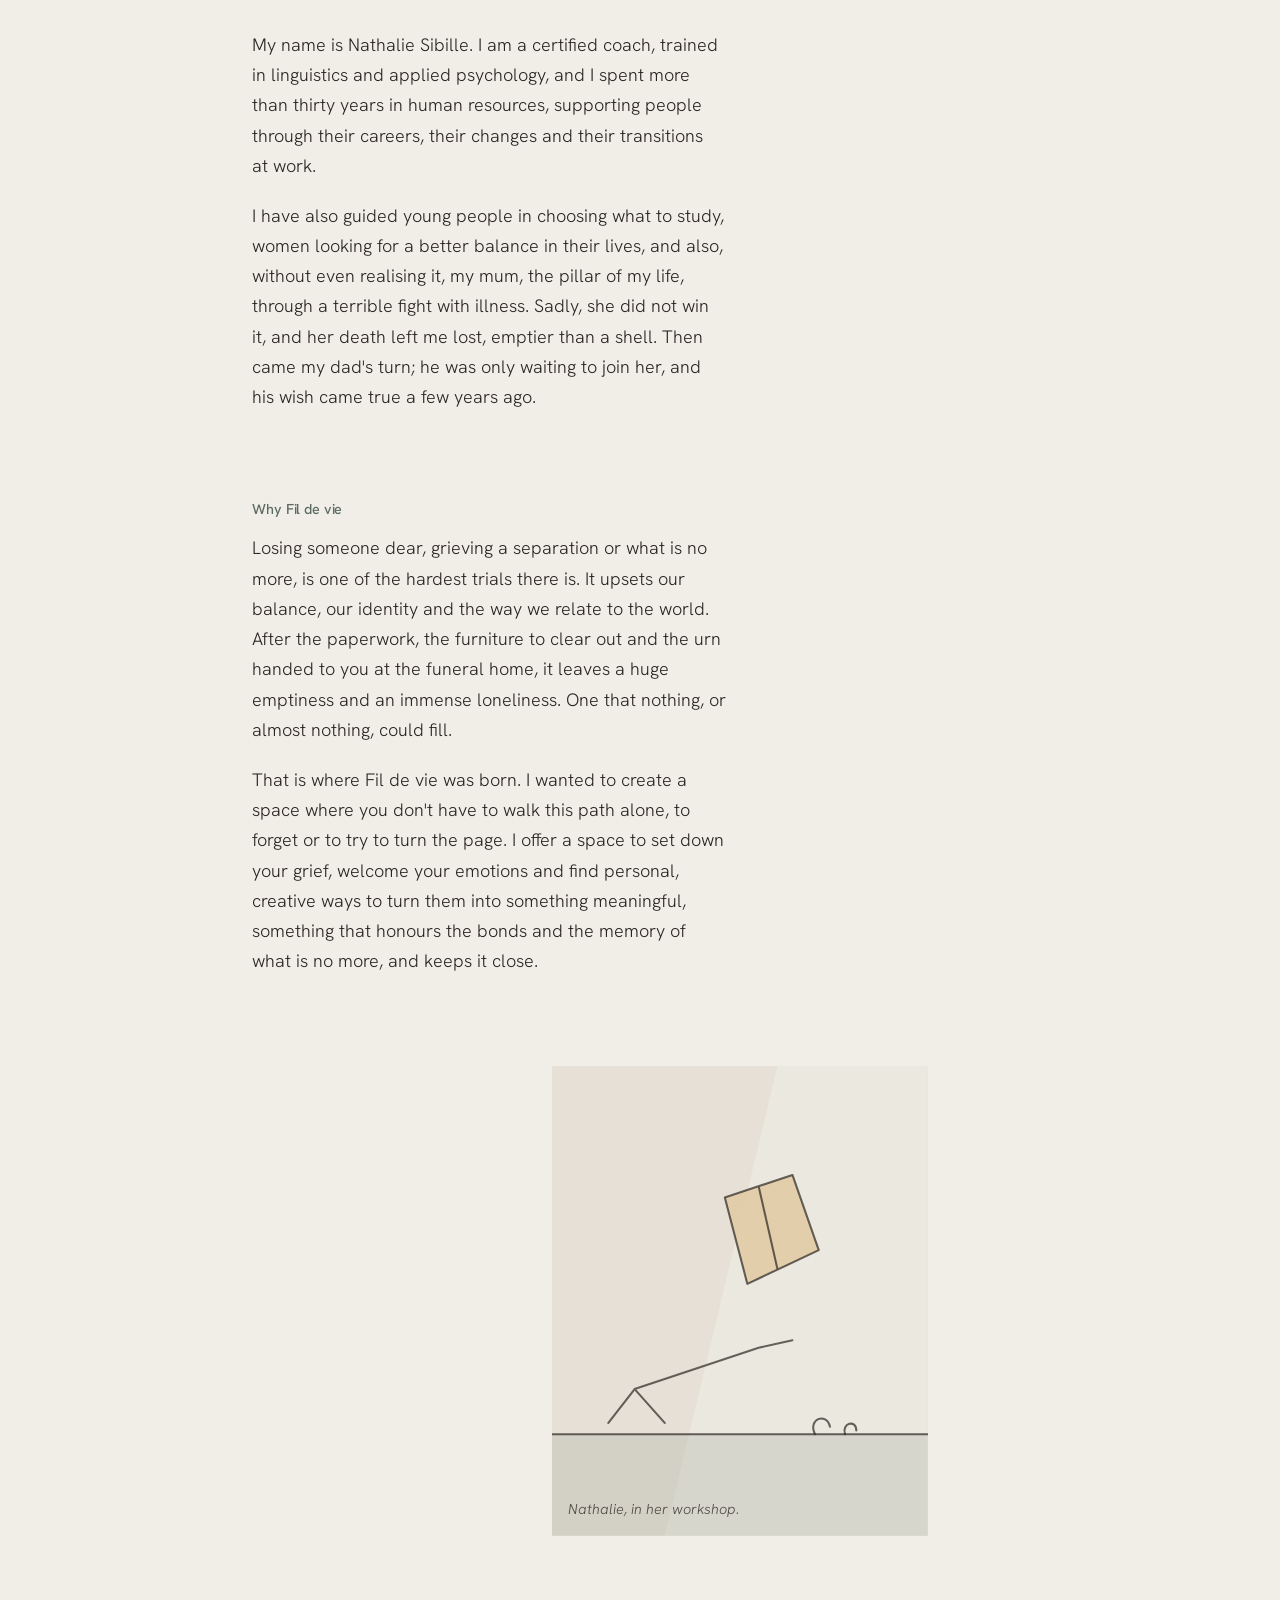
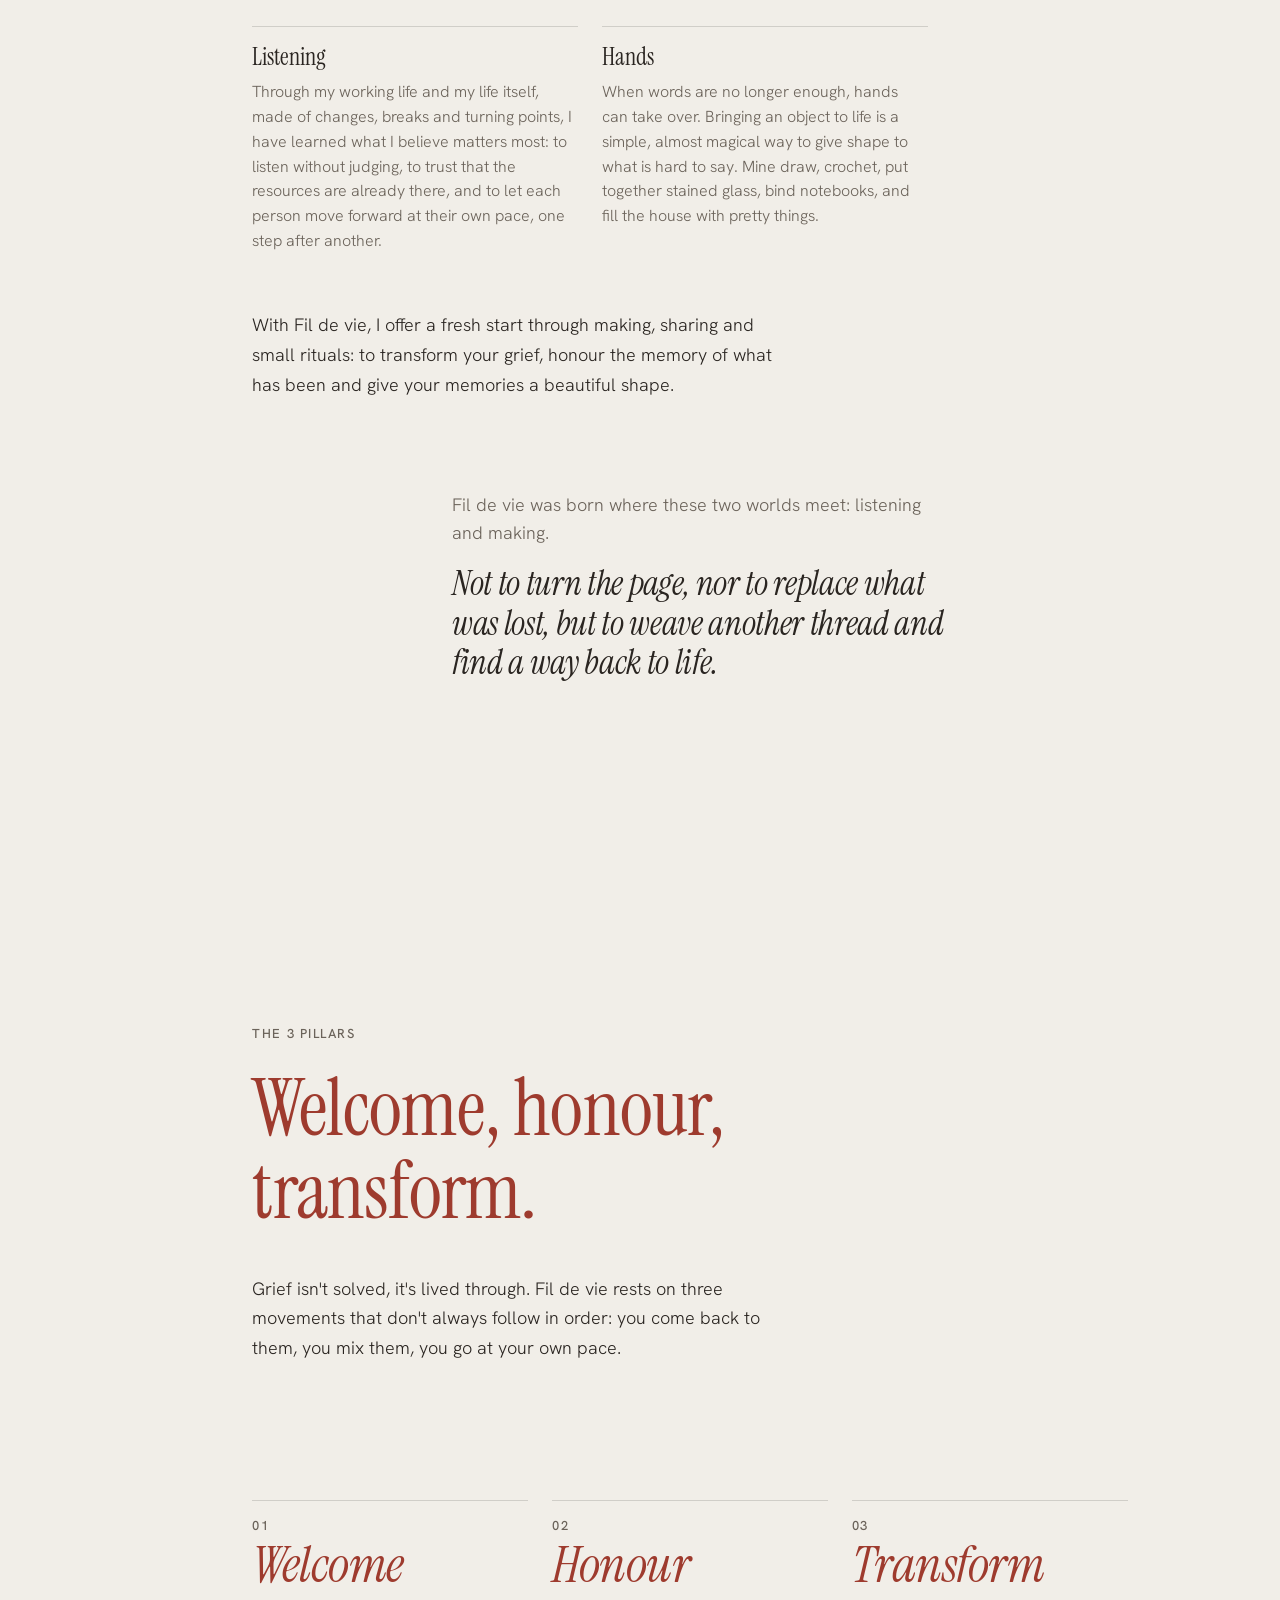
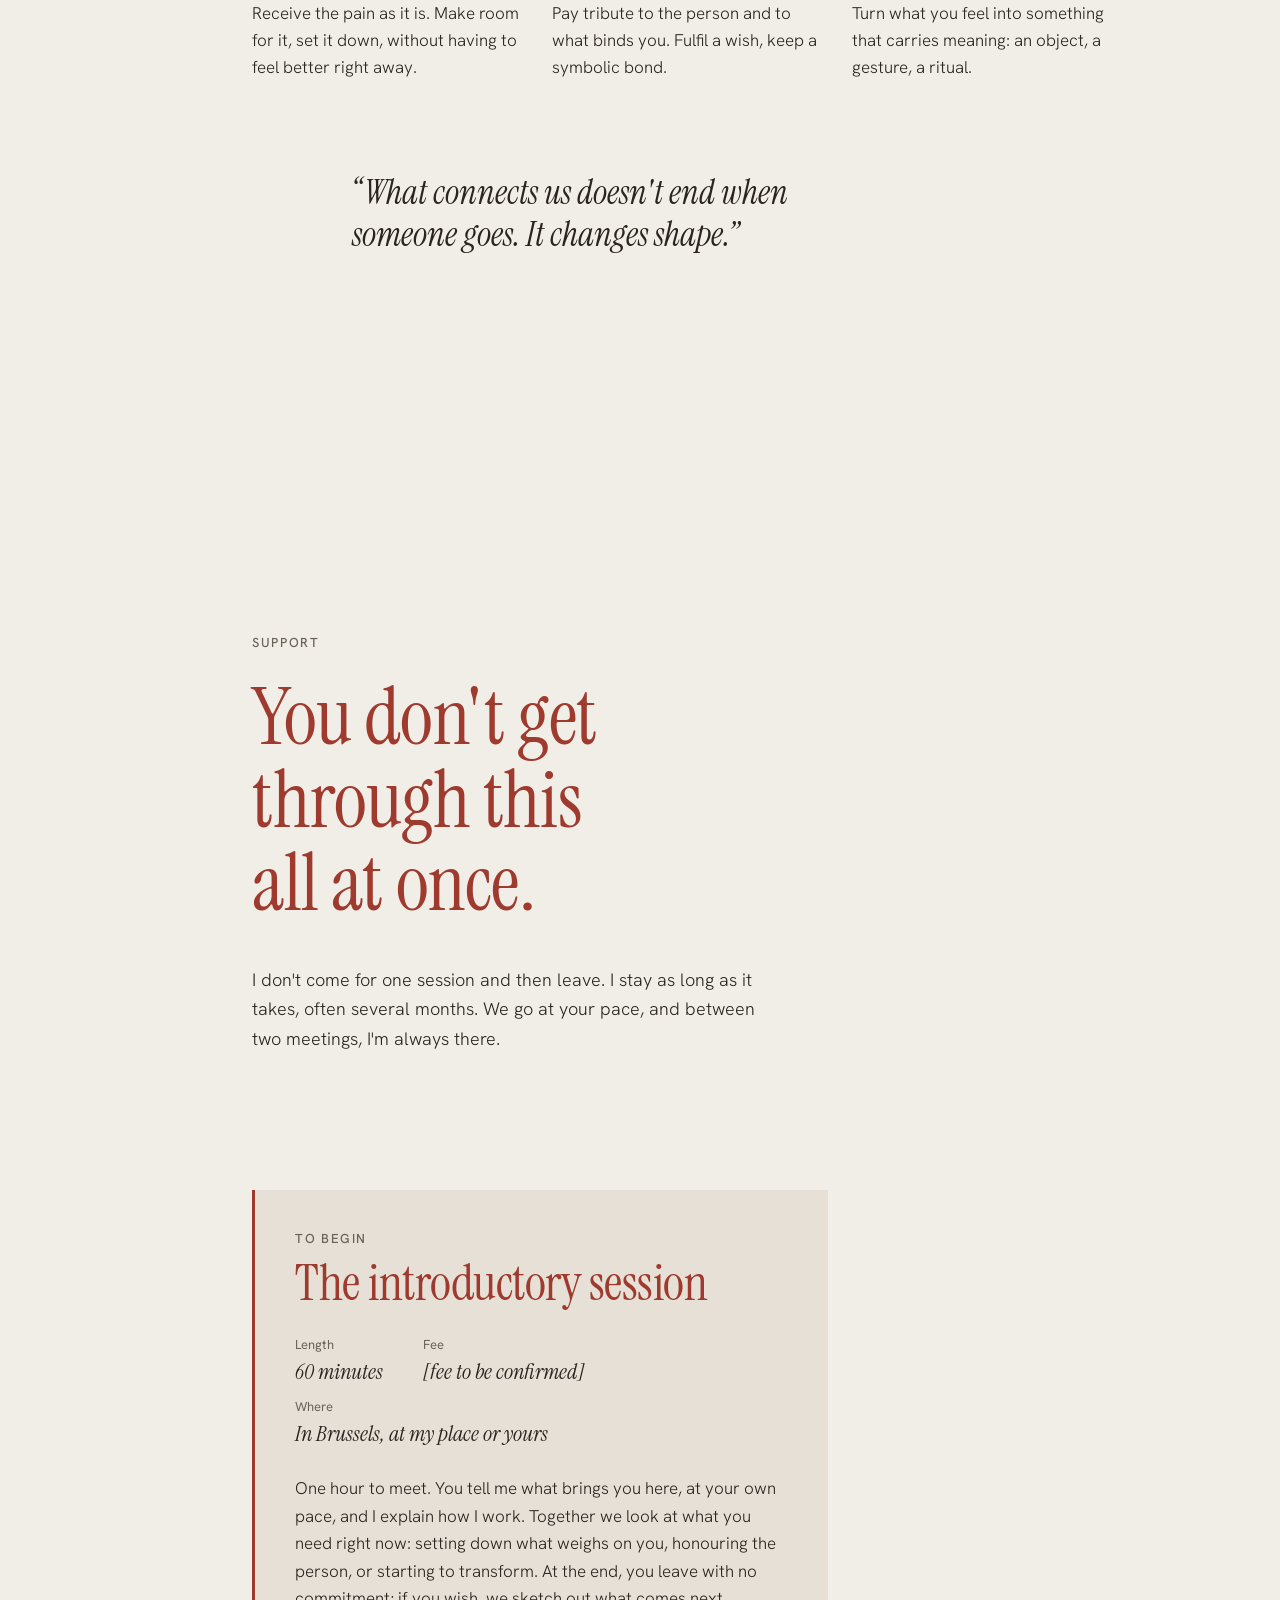
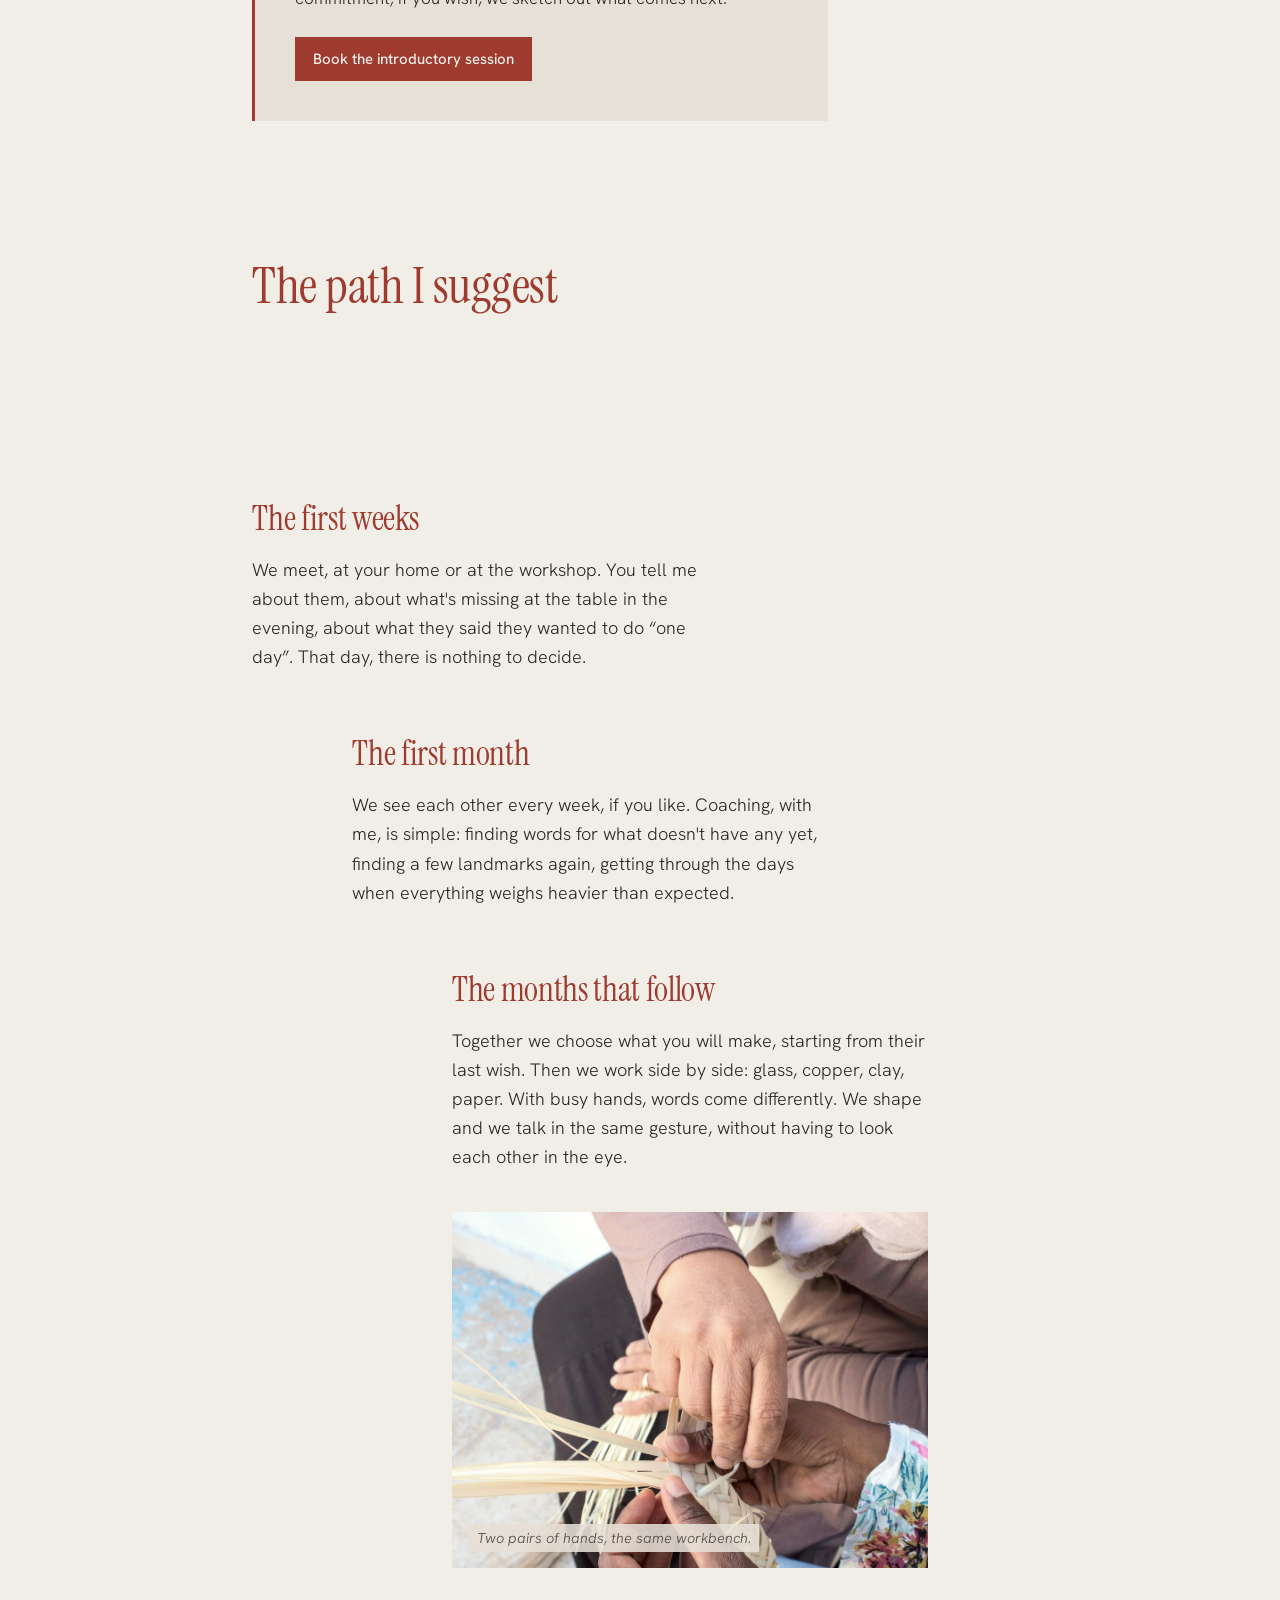
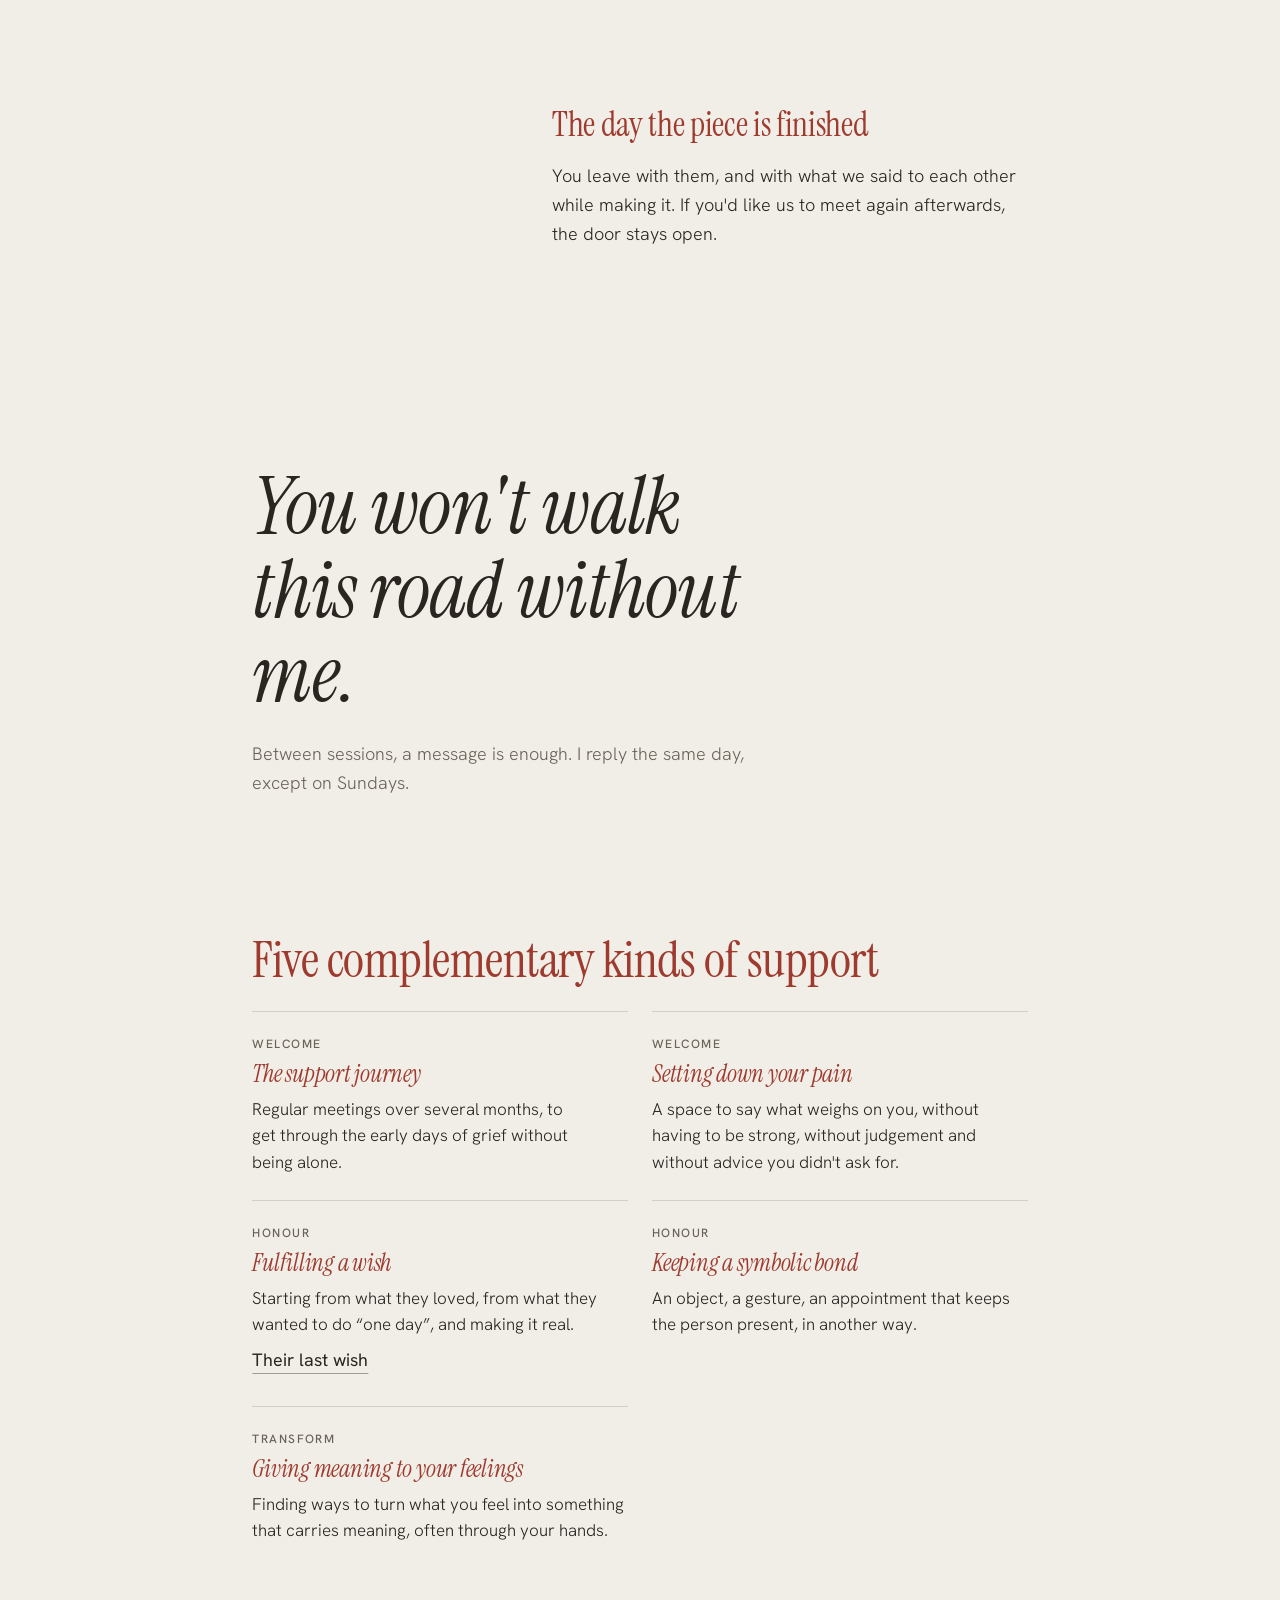
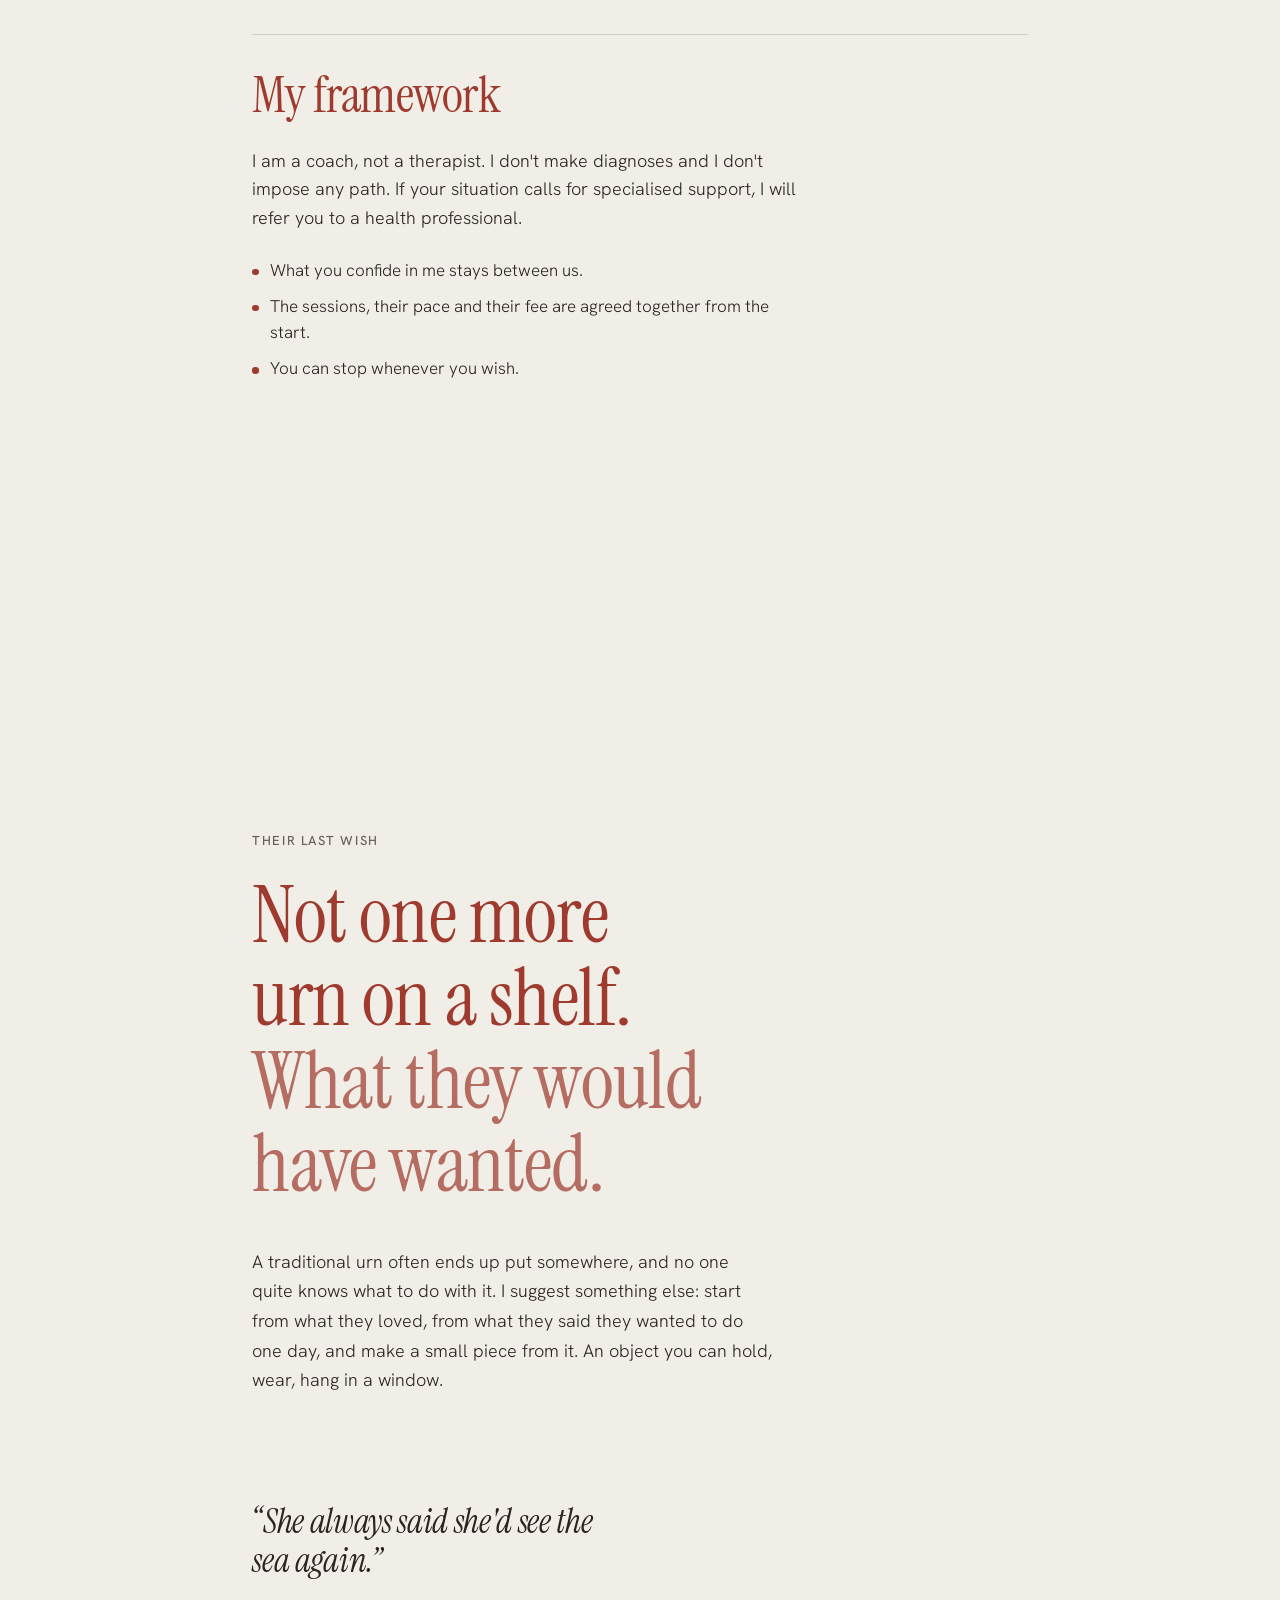
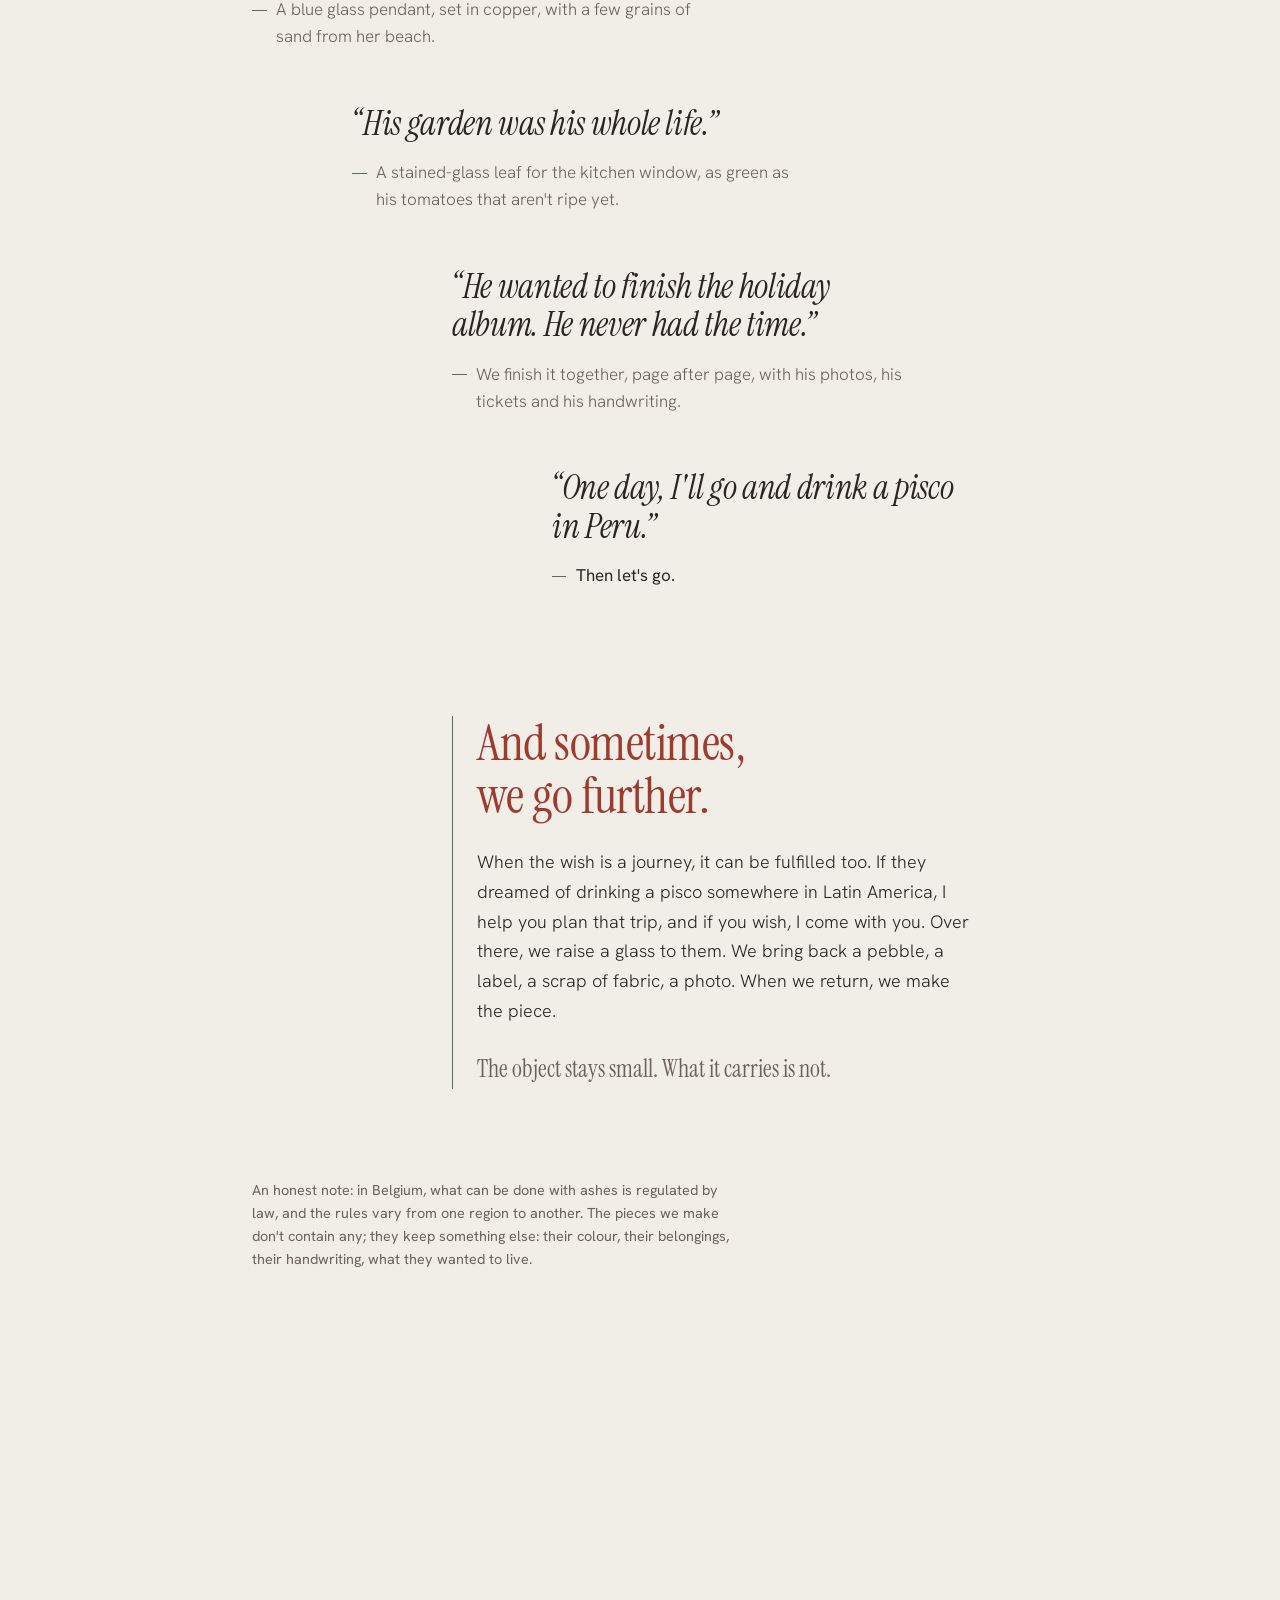
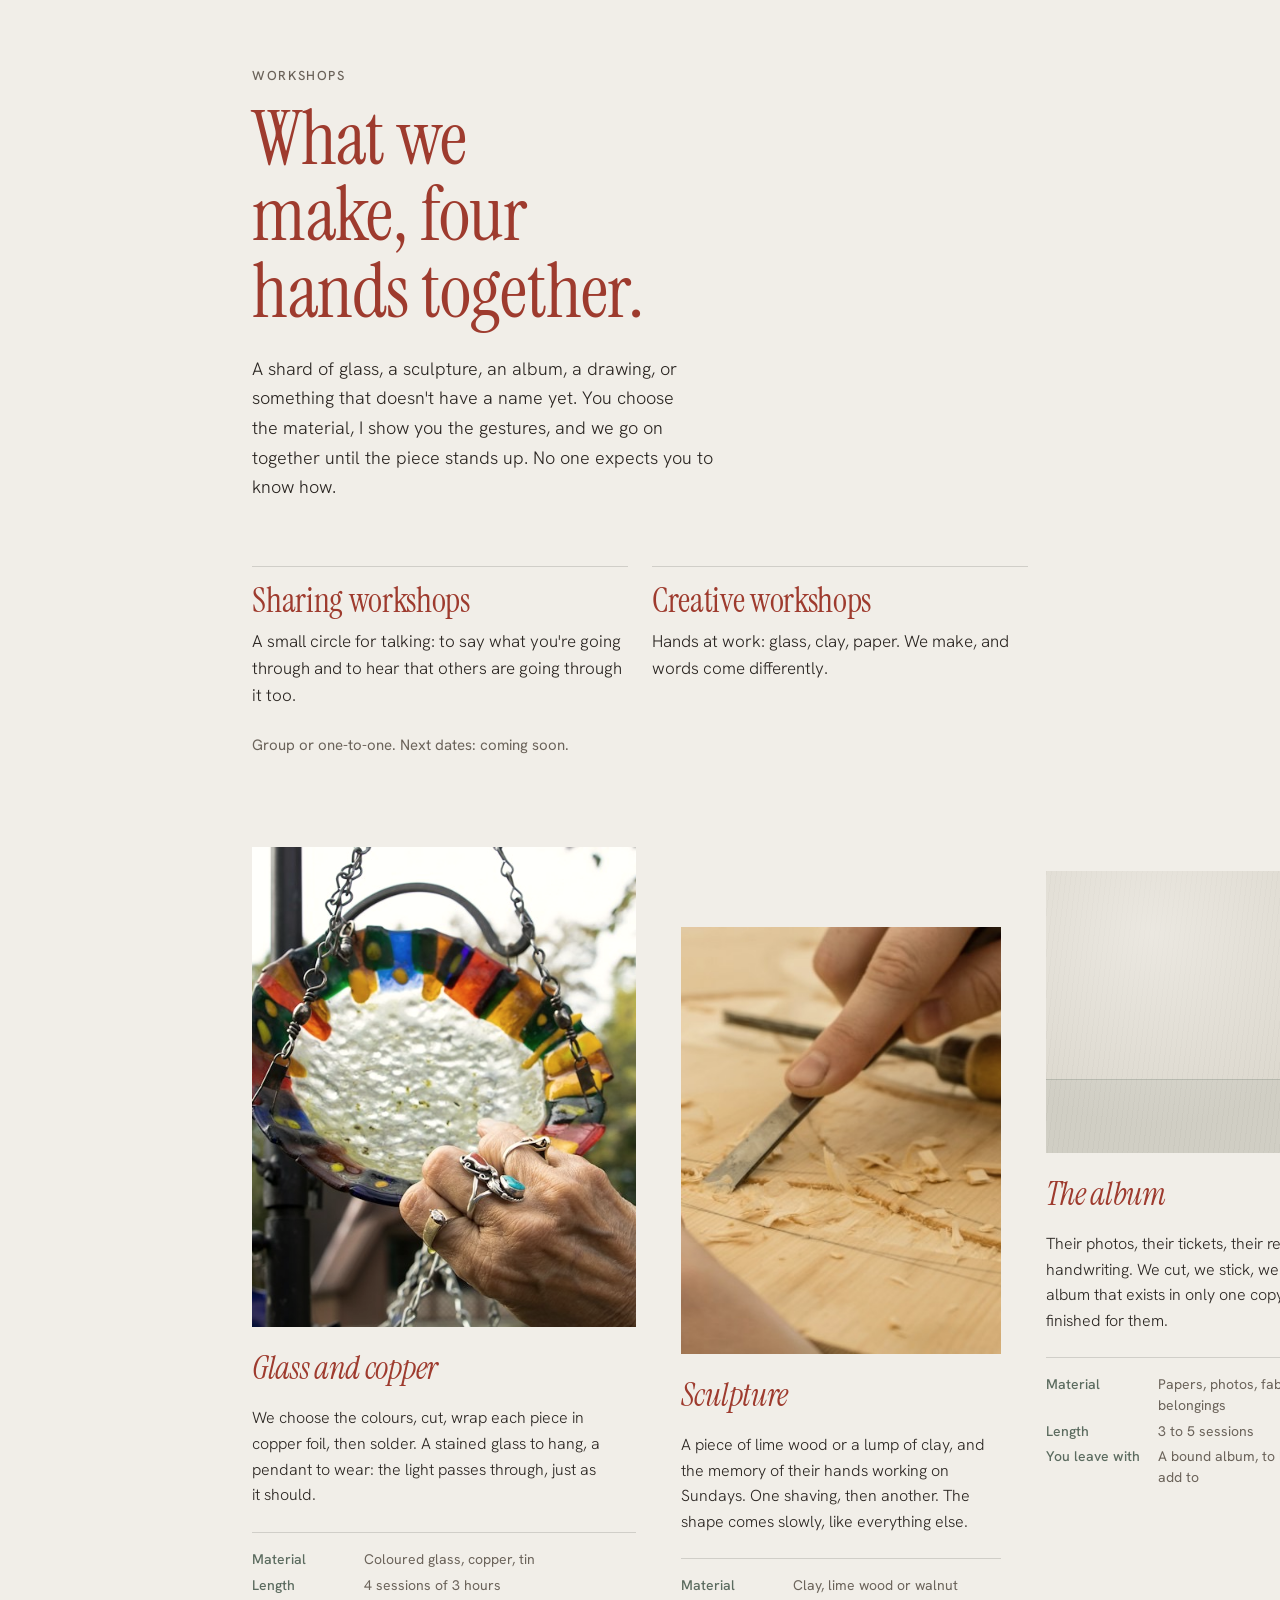
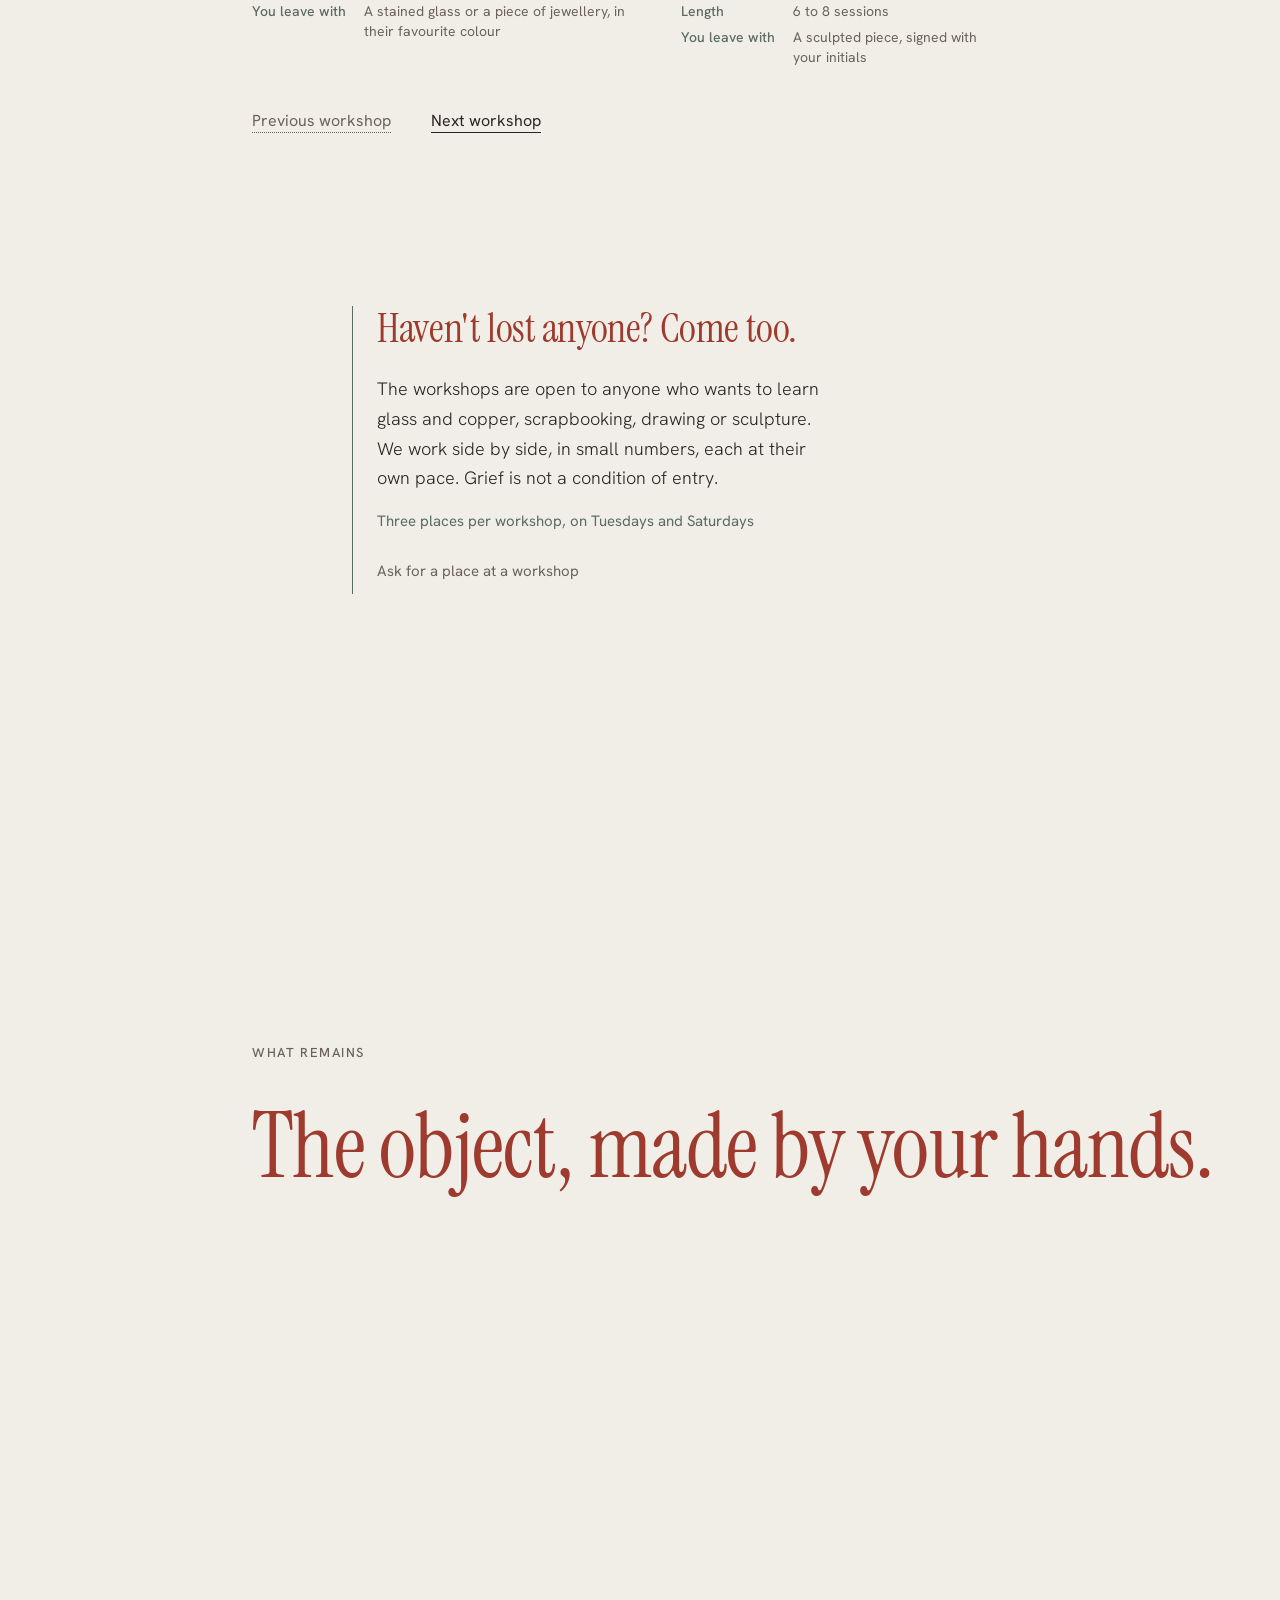
==== commit f38a7846: "Smooth the thread and update Pourquoi le Fil de vie Co-Authored-By: Claude Opus 5.5 <noreply@anthrop" ====
--- a/index.html
+++ b/index.html
@@ -120,8 +120,8 @@
 
   <div class="nat-why" data-fade>
     <h3 data-i18n-html="nathalie.natWhyTitle" class="nat-hands-title">Pourquoi le <span translate="no">Fil de vie</span></h3>
-    <p data-i18n="nathalie.natWhyP1">Perdre un être cher, faire le deuil d'une séparation ou de ce qui n'est plus est l'une des épreuves les plus difficiles qui soient. Elle bouleverse notre équilibre, notre identité et notre rapport au monde. Elle laisse un énorme vide et une immense solitude.</p>
-    <p data-i18n-html="nathalie.natWhyP2">Avec le <span translate="no">Fil de vie</span>, j'ai voulu créer un espace où l'on n'a pas à oublier ni à tourner la page. Un espace pour déposer sa peine, accueillir ses émotions et trouver des façons personnelles et créatives de les transformer en quelque chose de porteur de sens, qui honore les liens et la mémoire de ce qui n'est plus.</p>
+    <p data-i18n="nathalie.natWhyP1">Perdre un être cher, faire le deuil d'une séparation ou de ce qui n'est plus est l'une des épreuves les plus difficiles qui soient. Elle bouleverse notre équilibre, notre identité et notre rapport au monde. Après les papiers, les meubles à vider et l'urne qu'on vous tend au funérarium, elle laisse un énorme vide et une immense solitude. Que rien ou presque ne pouvait combler.</p>
+    <p data-i18n-html="nathalie.natWhyP2">C'est de là qu'est né le <span translate="no">Fil de vie</span>. J'ai voulu créer un espace où l'on n'a pas à faire ce chemin seul(e), à oublier ou à tenter de tourner la page. Je propose un espace pour déposer sa peine, accueillir ses émotions et trouver des façons personnelles et créatives de les transformer en quelque chose de porteur de sens, qui honore les liens et la mémoire de ce qui n'est plus, et le garde près de soi.</p>
   </div>
 
   <figure data-i18n-attr="aria-label:nathalie.natPhotoLabel" class="nat-photo" data-slot="photo" role="img" data-thread="around" data-thread-side="left" data-thread-clear="8" data-thread-min="768" data-thread-tie="overhand" data-thread-knot-size="48" data-thread-knot-size-narrow="40" data-thread-tie-narrow="rail"
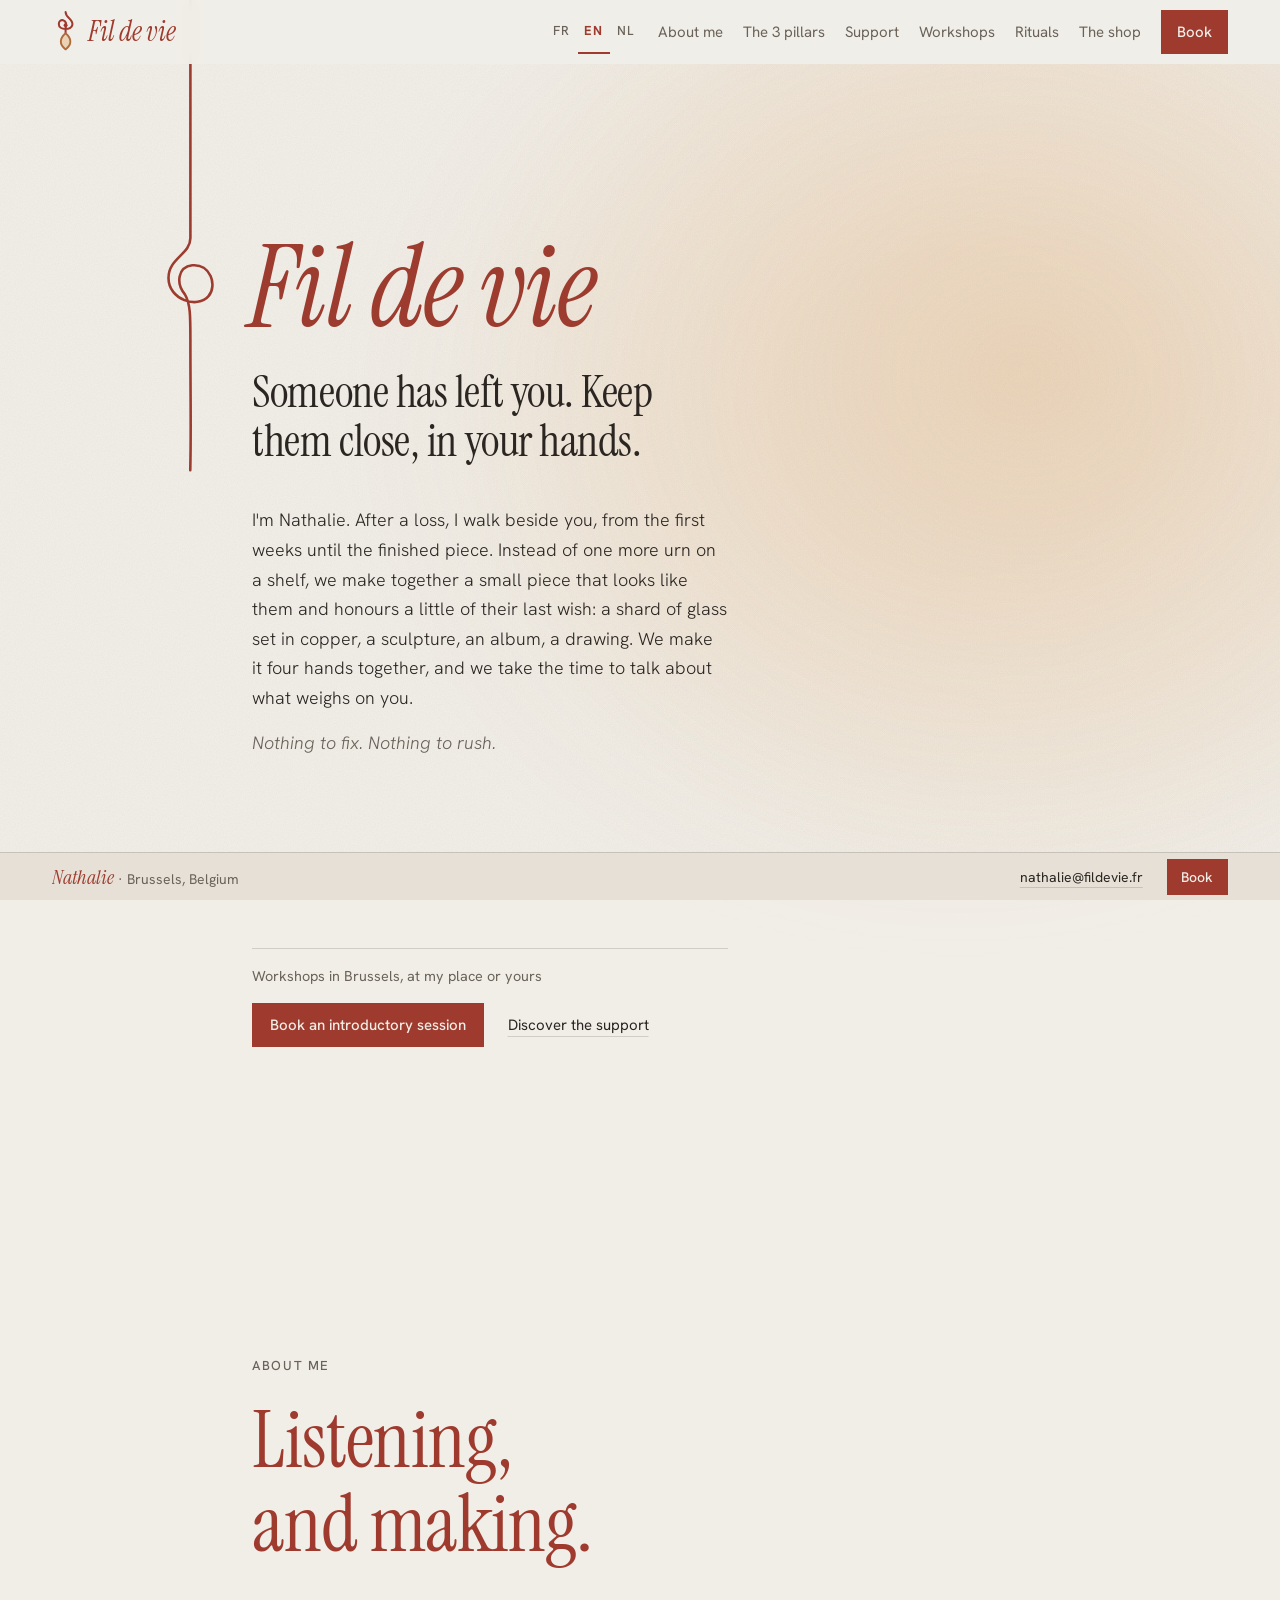
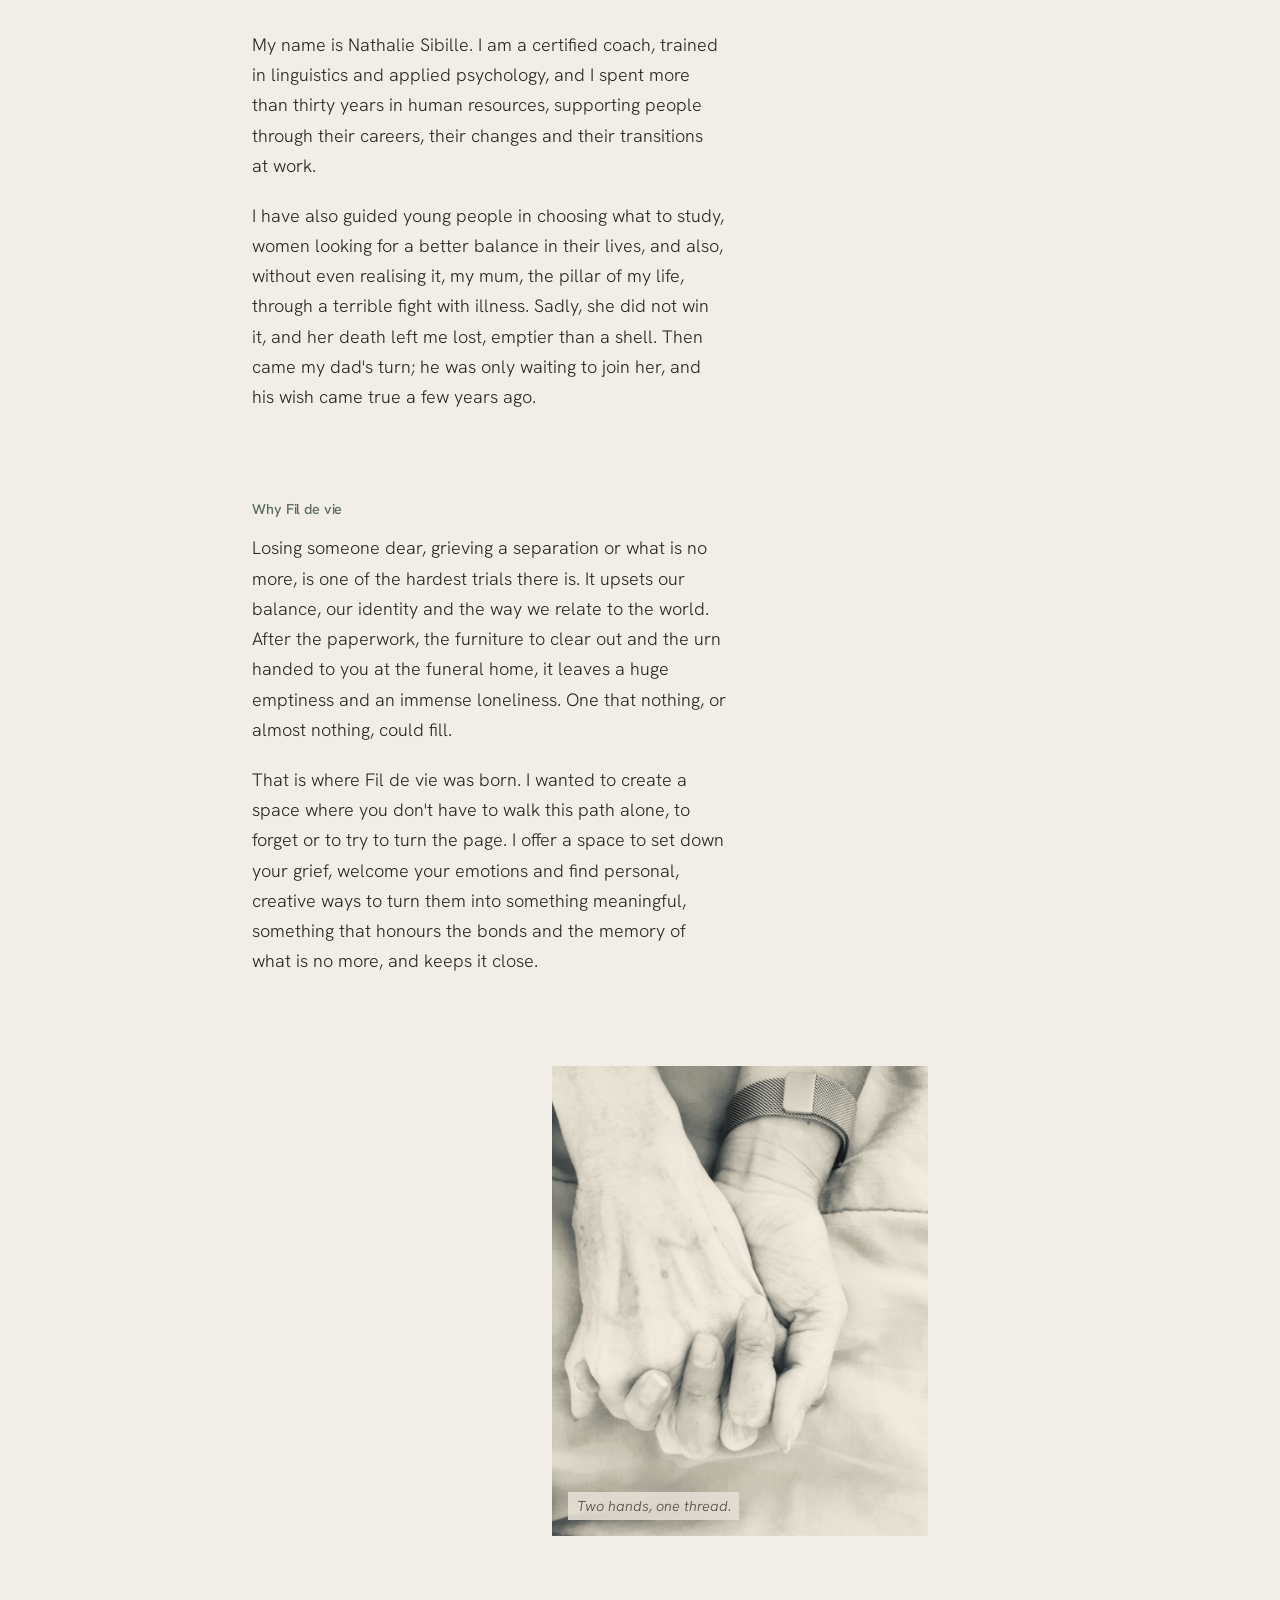
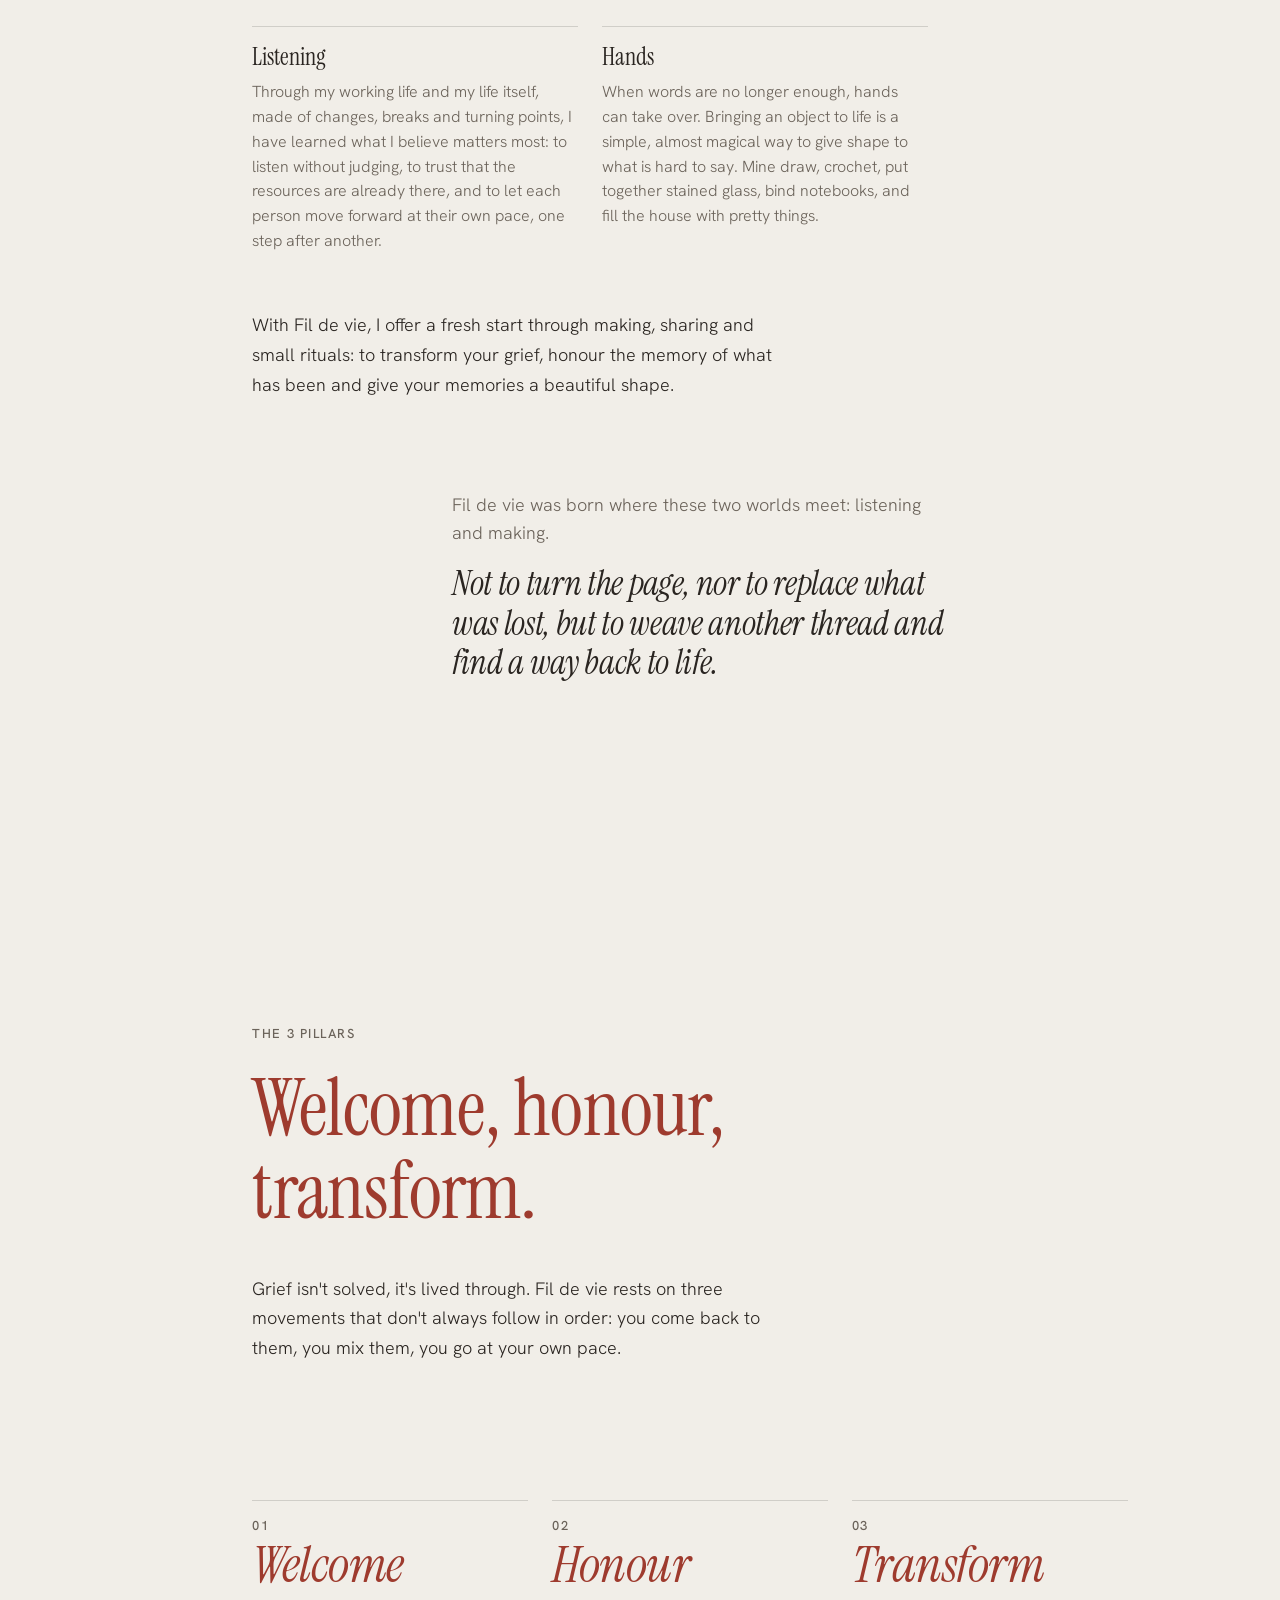
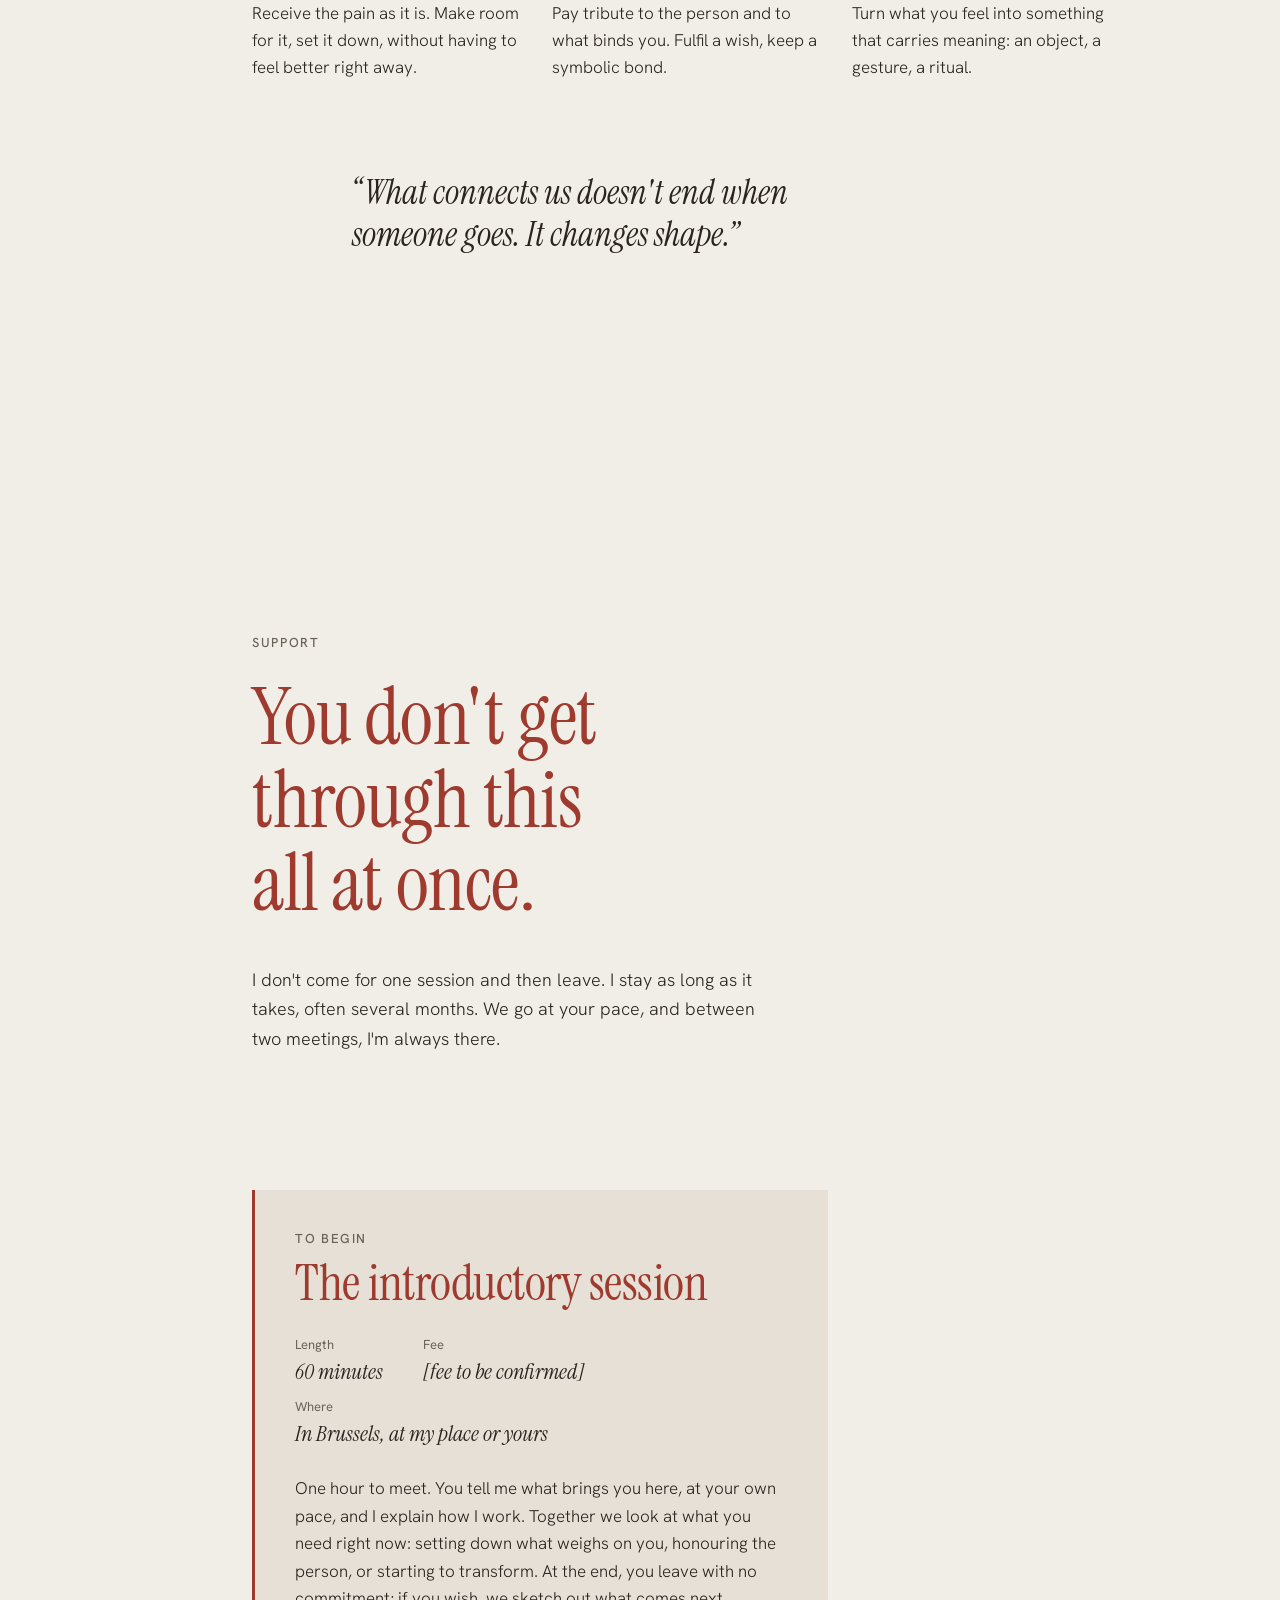
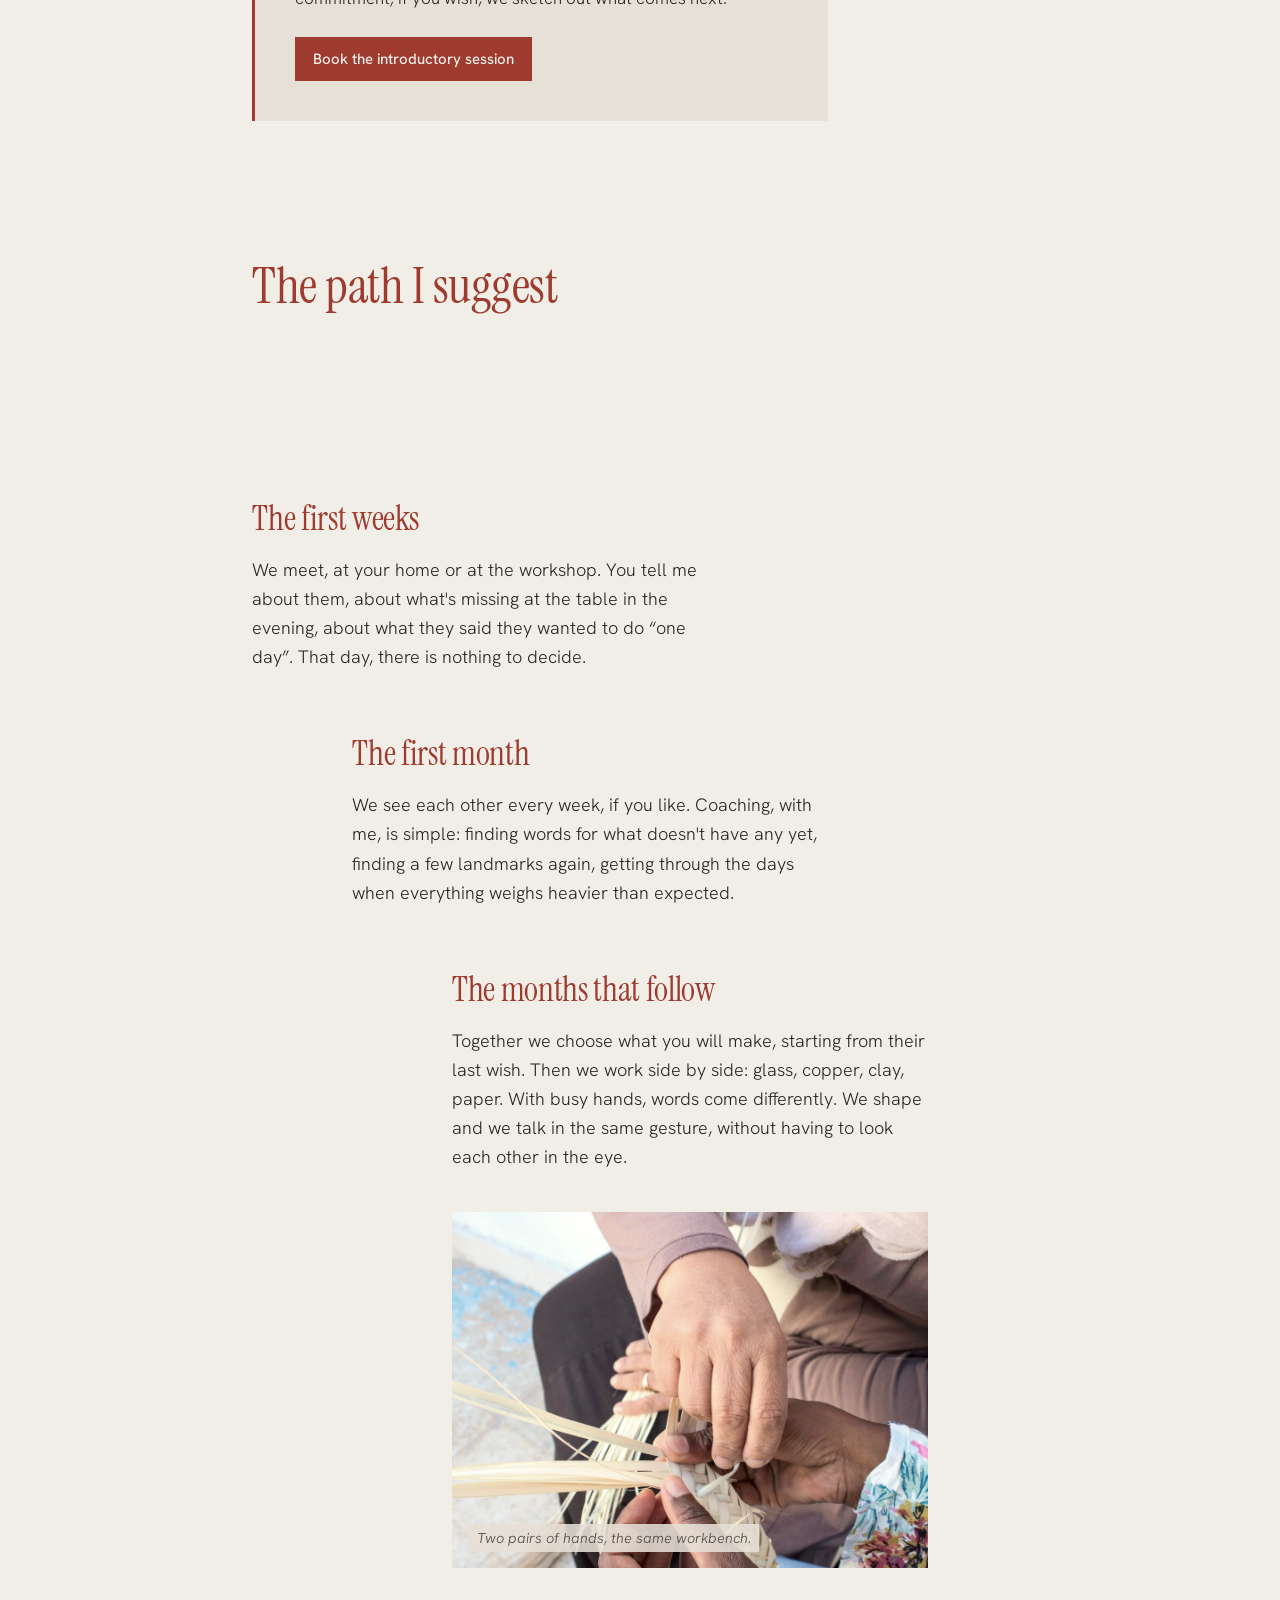
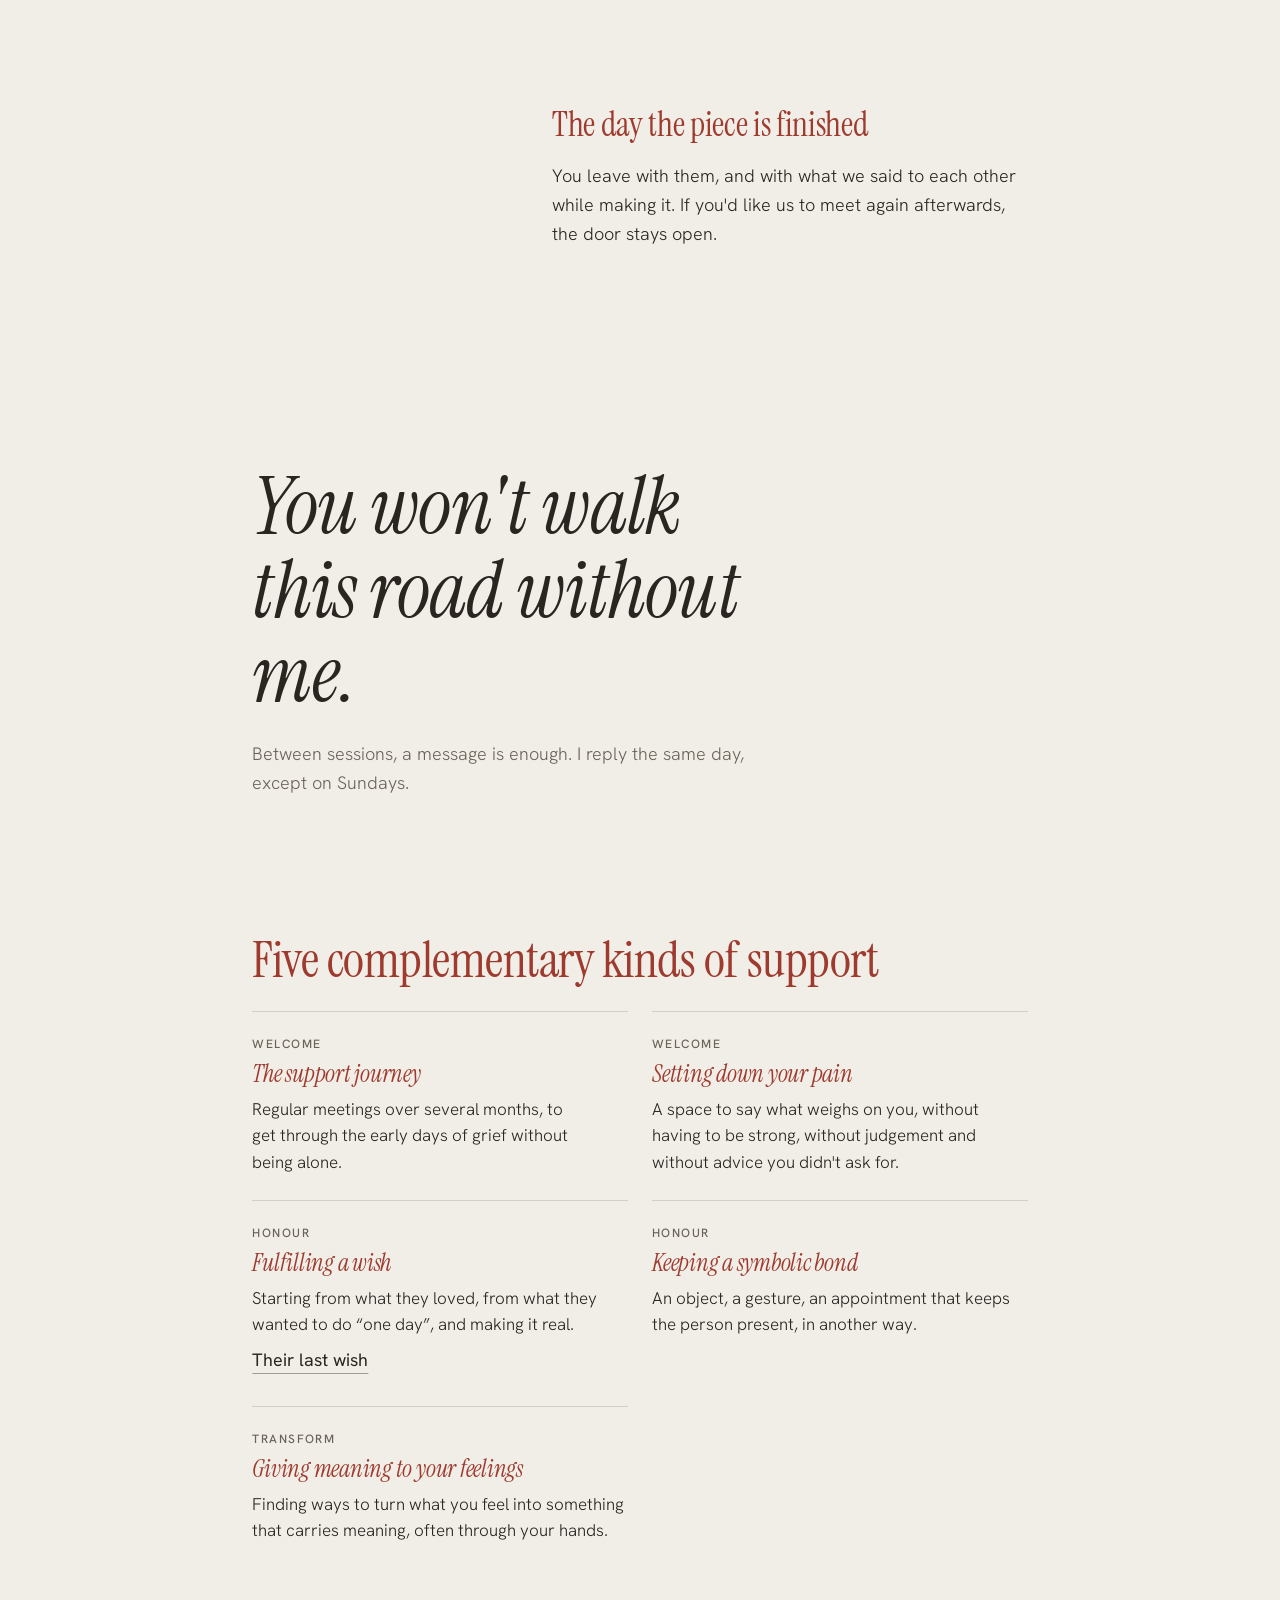
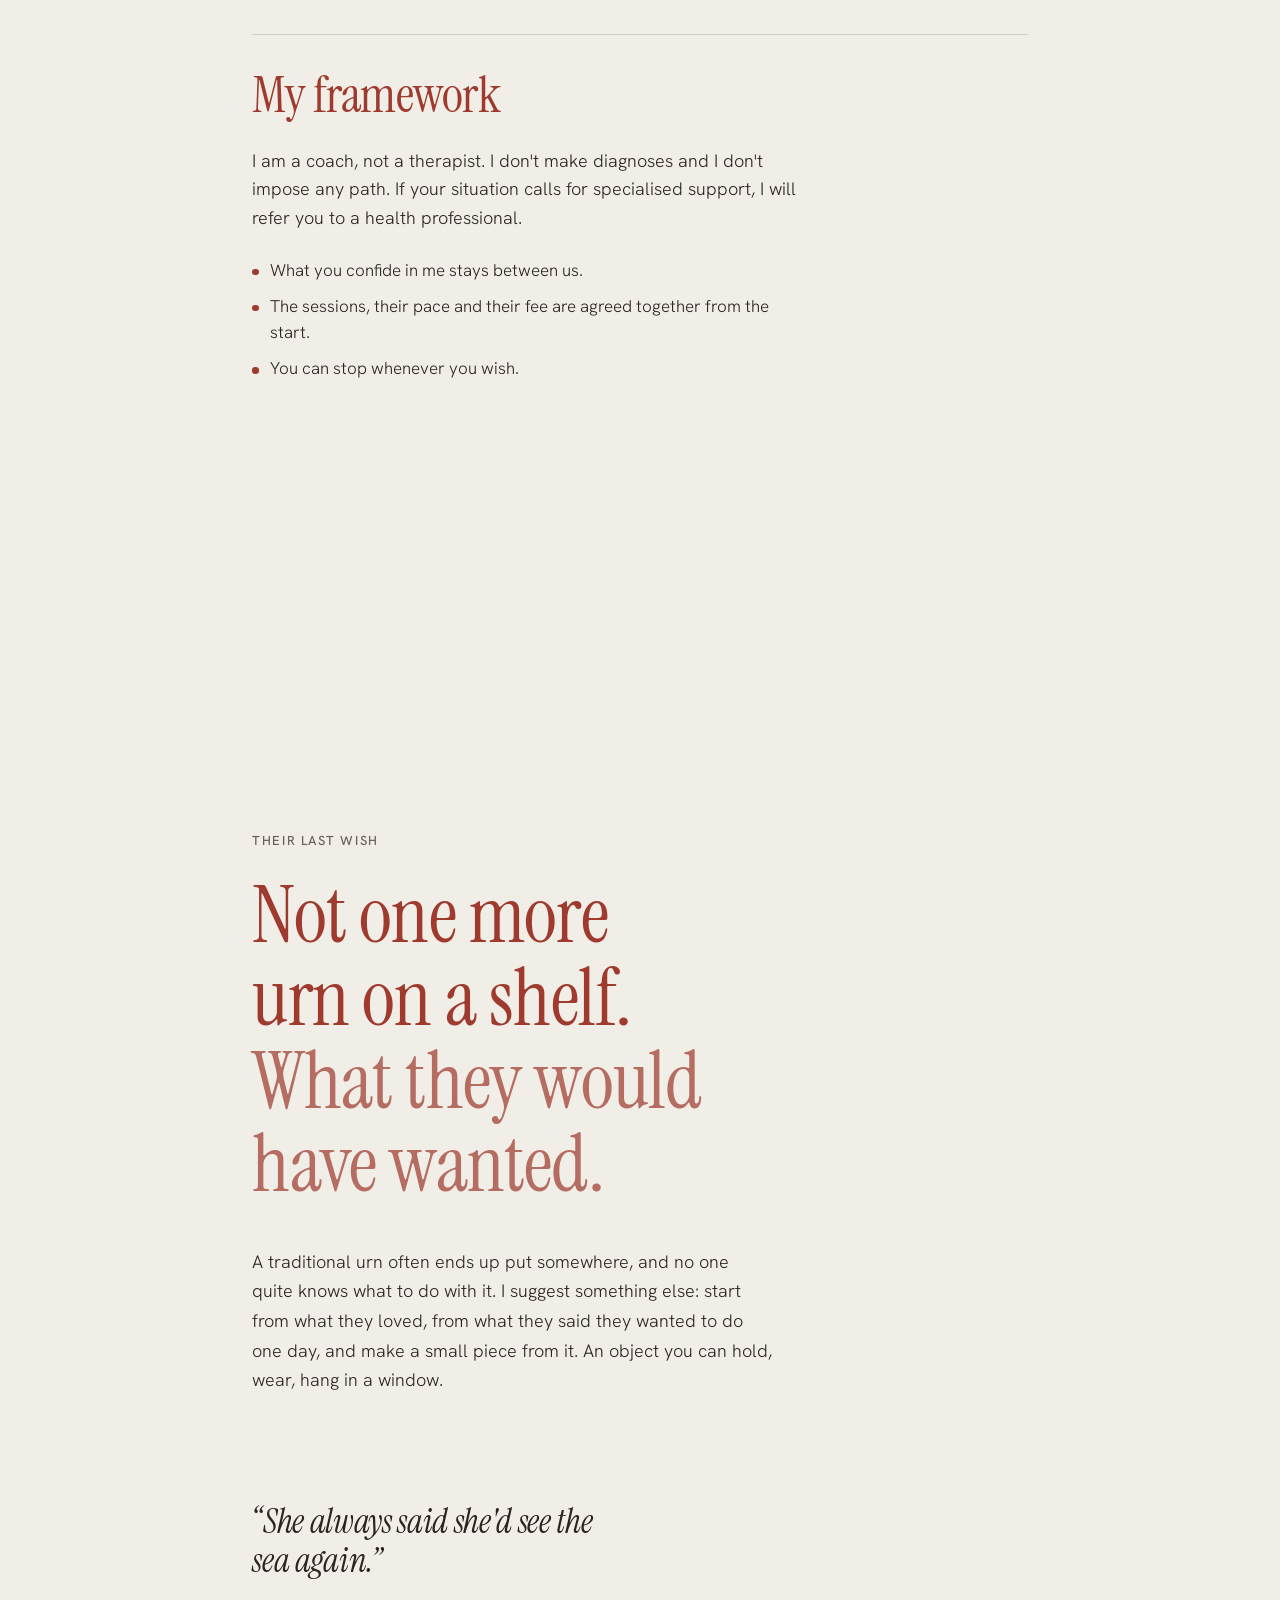
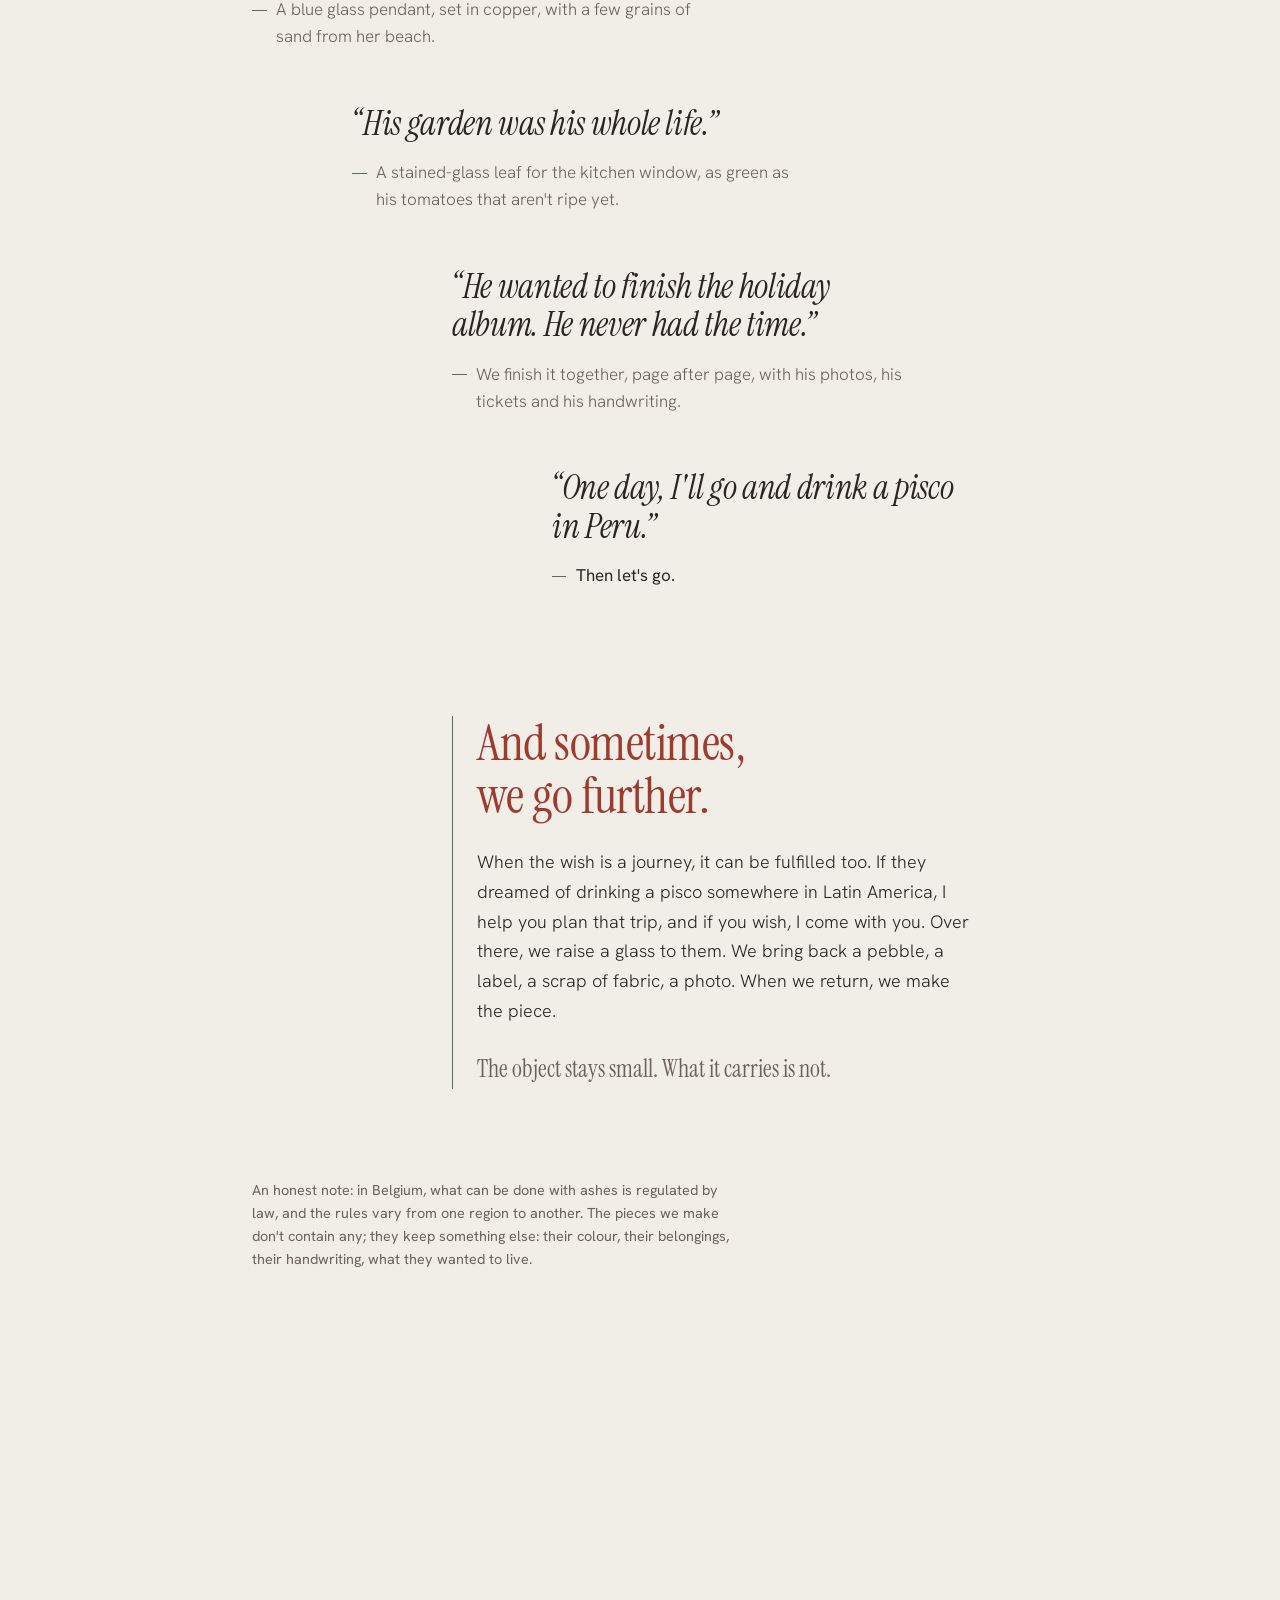
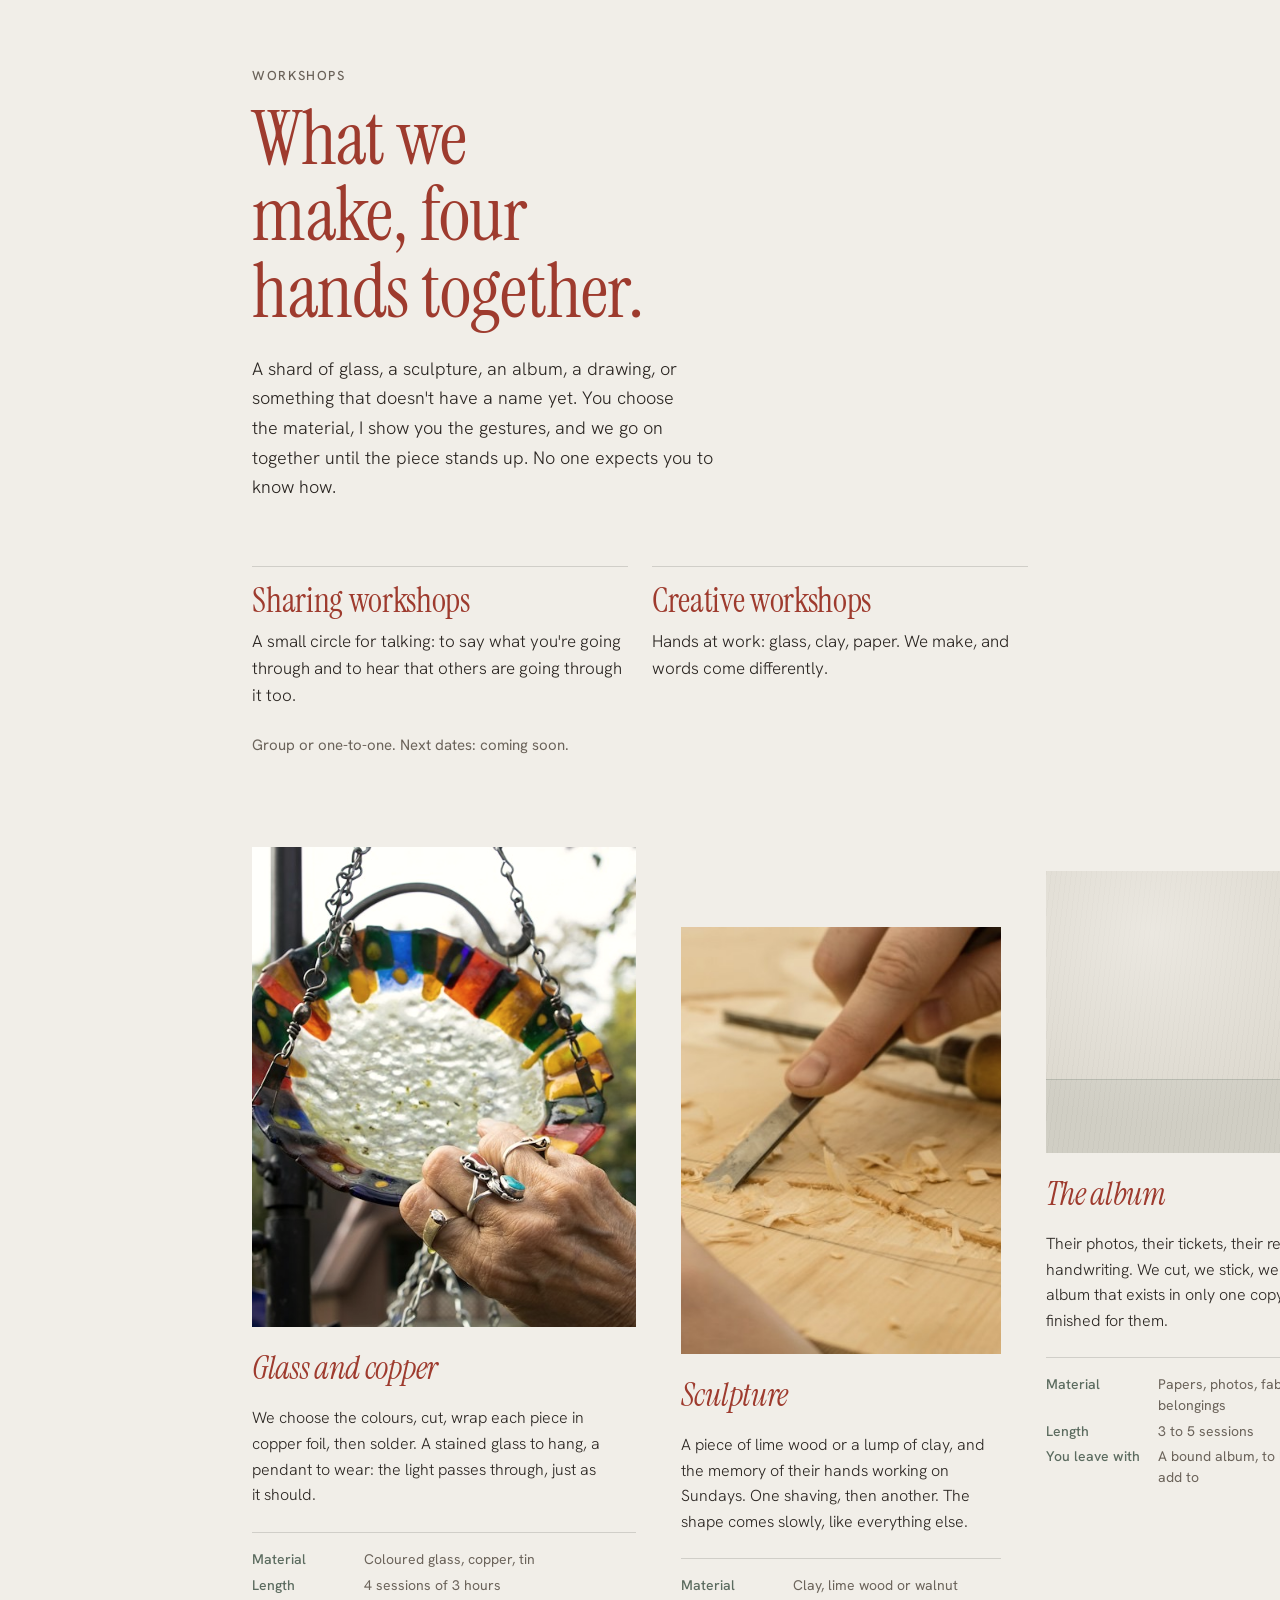
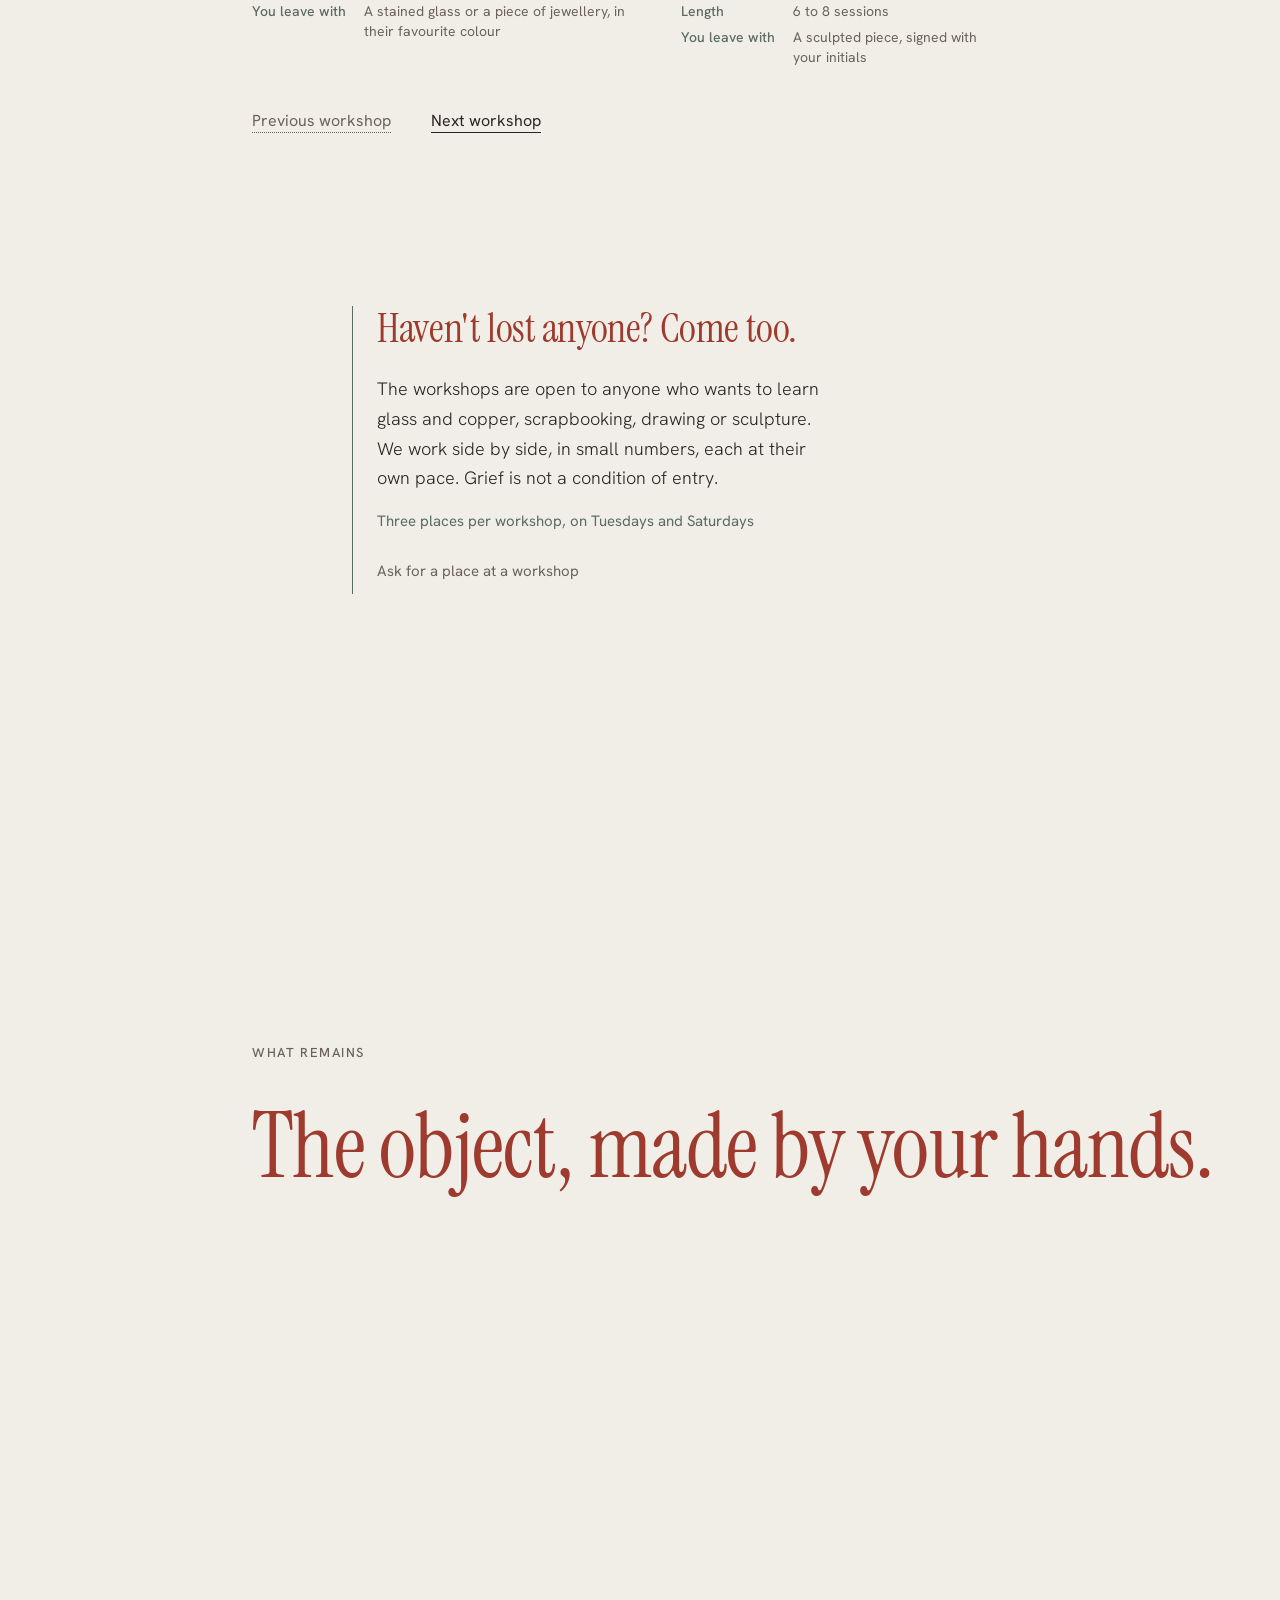
==== commit 7f943f3d: "Highlight the current section in the nav, add the two hands photos Co-Authored-By: Claude Opus 5.5 <" ====
--- a/index.html
+++ b/index.html
@@ -125,19 +125,9 @@
   </div>
 
   <figure data-i18n-attr="aria-label:nathalie.natPhotoLabel" class="nat-photo" data-slot="photo" role="img" data-thread="around" data-thread-side="left" data-thread-clear="8" data-thread-min="768" data-thread-tie="overhand" data-thread-knot-size="48" data-thread-knot-size-narrow="40" data-thread-tie-narrow="rail"
-    aria-label="Portrait : Nathalie à son établi, un morceau de verre ambre levé vers la fenêtre, le fer à souder posé à côté.">
-    <svg viewBox="0 0 200 250" preserveAspectRatio="xMidYMid slice" aria-hidden="true" focusable="false">
-      <polygon class="nat-light" points="120,0 200,0 200,250 60,250" />
-      <rect class="nat-bench" x="0" y="196" width="200" height="54" />
-      <path class="nat-ink" d="M0 196 H200" />
-      <!-- a piece of glass held up to the light, its copper edge -->
-      <path class="nat-glass" d="M92 70 L128 58 L142 98 L104 116 Z" />
-      <path class="nat-ink" d="M92 70 L128 58 L142 98 L104 116 Z M110 64 L120 108" />
-      <!-- the soldering iron on its stand -->
-      <path class="nat-ink" d="M30 190 L44 172 L60 190 M44 172 L110 150 M110 150 L128 146" />
-      <path class="nat-ink" d="M140 196 c-4 -8 6 -12 8 -4 M156 196 c-2 -6 6 -8 6 -2" />
-    </svg>
-    <figcaption data-i18n="nathalie.natPhotoFigcaption">Nathalie, à l'atelier.</figcaption>
+    aria-label="Photo en noir et blanc : deux mains qui se tiennent, une montre au poignet">
+    <img src="assets/photos/mains-tenues.jpg" alt="" loading="lazy" decoding="async">
+    <figcaption data-i18n="nathalie.natPhotoFigcaption">Deux mains, un même fil.</figcaption>
   </figure>
 
   <div class="nat-hands" data-fade>
@@ -571,10 +561,10 @@
   </svg>
 
   <div data-i18n-attr="aria-label:contact.ctPhotoLabel" class="ct-photo" data-slot="photo" role="img" data-thread="around" data-thread-side="left" data-thread-clear="28"
-    aria-label="Photo : deux tasses de thé sur une table en bois">
-          <img src="assets/photos/table.jpg" alt="" loading="lazy" decoding="async">
-  </div>
-  <p data-i18n="contact.ctCaption" class="ct-caption" data-fade>L'atelier, un mardi matin. Deux tasses, et tout le temps qu'il faut.</p>
+    aria-label="Photo : deux mains posées l'une dans l'autre, sur un drap gris">
+          <img src="assets/photos/mains-posees.jpg" alt="" loading="lazy" decoding="async">
+  </div>
+  <p data-i18n="contact.ctCaption" class="ct-caption" data-fade>Une main tendue, et tout le temps qu'il faut.</p>
 
   <h2 data-i18n="contact.ctTitle" id="reserver" class="ct-title" data-fade>Réserver, ou simplement écrire.</h2>
 
--- a/styles/chrome.css
+++ b/styles/chrome.css
@@ -245,6 +245,8 @@
 .site-nav a.site-nav-cta:hover,
 .site-nav a.site-nav-cta:focus-visible { background: color-mix(in srgb, var(--accent) 84%, var(--ink)); color: var(--bg); }
 .site-nav a.site-nav-cta:focus-visible { outline: 2px solid var(--ink); outline-offset: 3px; }
+/* In the contact section the button is where the reader is: a fine ring round it, as the other links get their underline */
+.site-nav a.site-nav-cta.is-here { box-shadow: 0 0 0 2px var(--bg), 0 0 0 3px var(--accent); }
 @media (max-width: 63.99rem) {
   html.js .site-nav a.site-nav-cta { margin-top: var(--space-2); justify-content: center; }
 }
--- a/styles/nathalie.css
+++ b/styles/nathalie.css
@@ -31,11 +31,6 @@
   background: var(--surface);
   overflow: hidden;
 }
-#nathalie .nat-photo svg { display: block; width: 100%; height: 100%; }
-#nathalie .nat-light { fill: var(--bg); opacity: .55; }
-#nathalie .nat-bench { fill: var(--accent-2); opacity: .14; }
-#nathalie .nat-glass { fill: color-mix(in srgb, #c98a2e 38%, var(--bg)); opacity: .8; }
-#nathalie .nat-ink { fill: none; stroke: var(--ink); stroke-width: 1.1; stroke-linecap: round; stroke-linejoin: round; opacity: .7; }
 #nathalie .nat-photo figcaption {
   position: absolute;
   left: var(--space-2);
@@ -44,6 +39,9 @@
   font-weight: 300;
   font-size: max(.875rem, var(--step--1));
   color: color-mix(in srgb, var(--ink) 80%, var(--surface));
+  z-index: 1;
+  padding: .2em .6em;
+  background: color-mix(in srgb, var(--surface) 88%, transparent);
 }
 
 /* Listening and hands: two ruled panels, the name of each in the display face */
--- a/styles/contact.css
+++ b/styles/contact.css
@@ -248,3 +248,6 @@
 @media (prefers-reduced-motion: reduce) {
   #contact .ct-field textarea, #contact .ct-count { transition-duration: var(--dur-2); }
 }
+
+/* the hands reach up to the top edge: keep the fingertips in the wide crop */
+#contact .ct-photo img { object-position: 50% 0; }
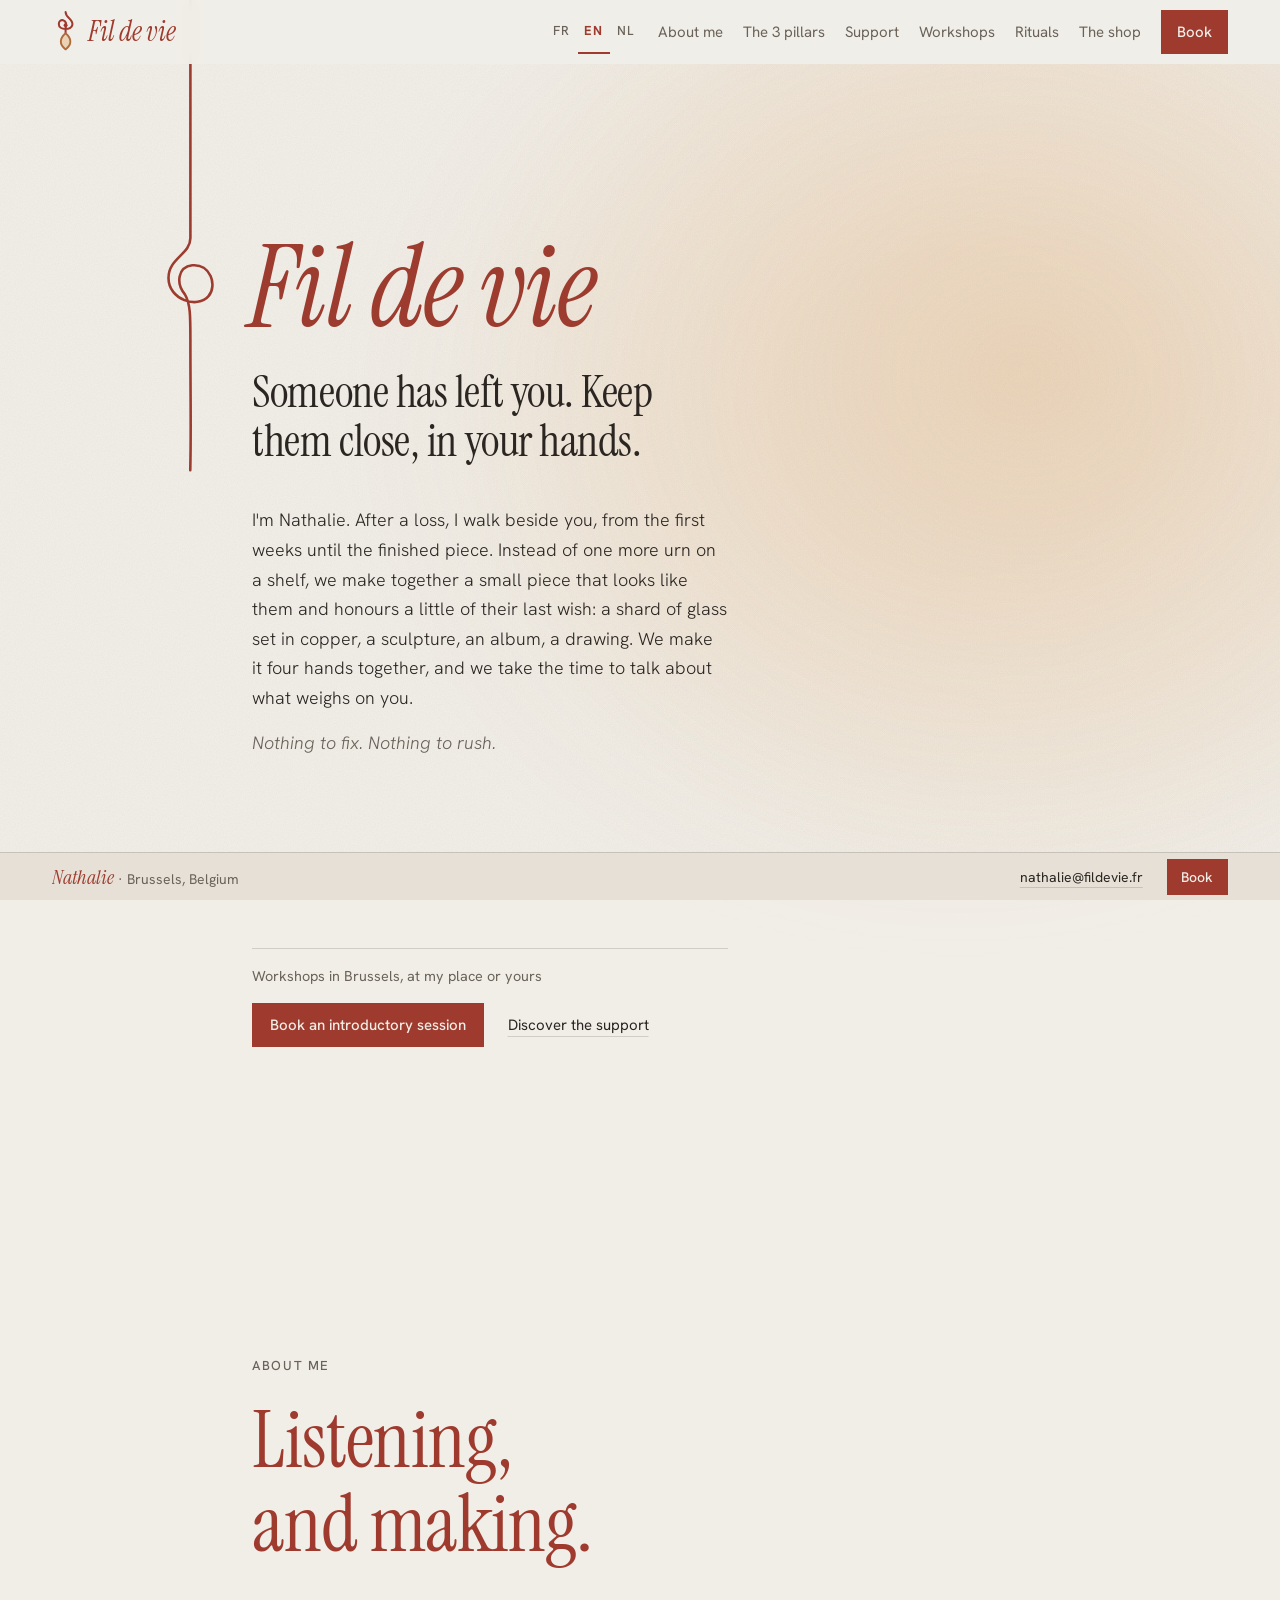
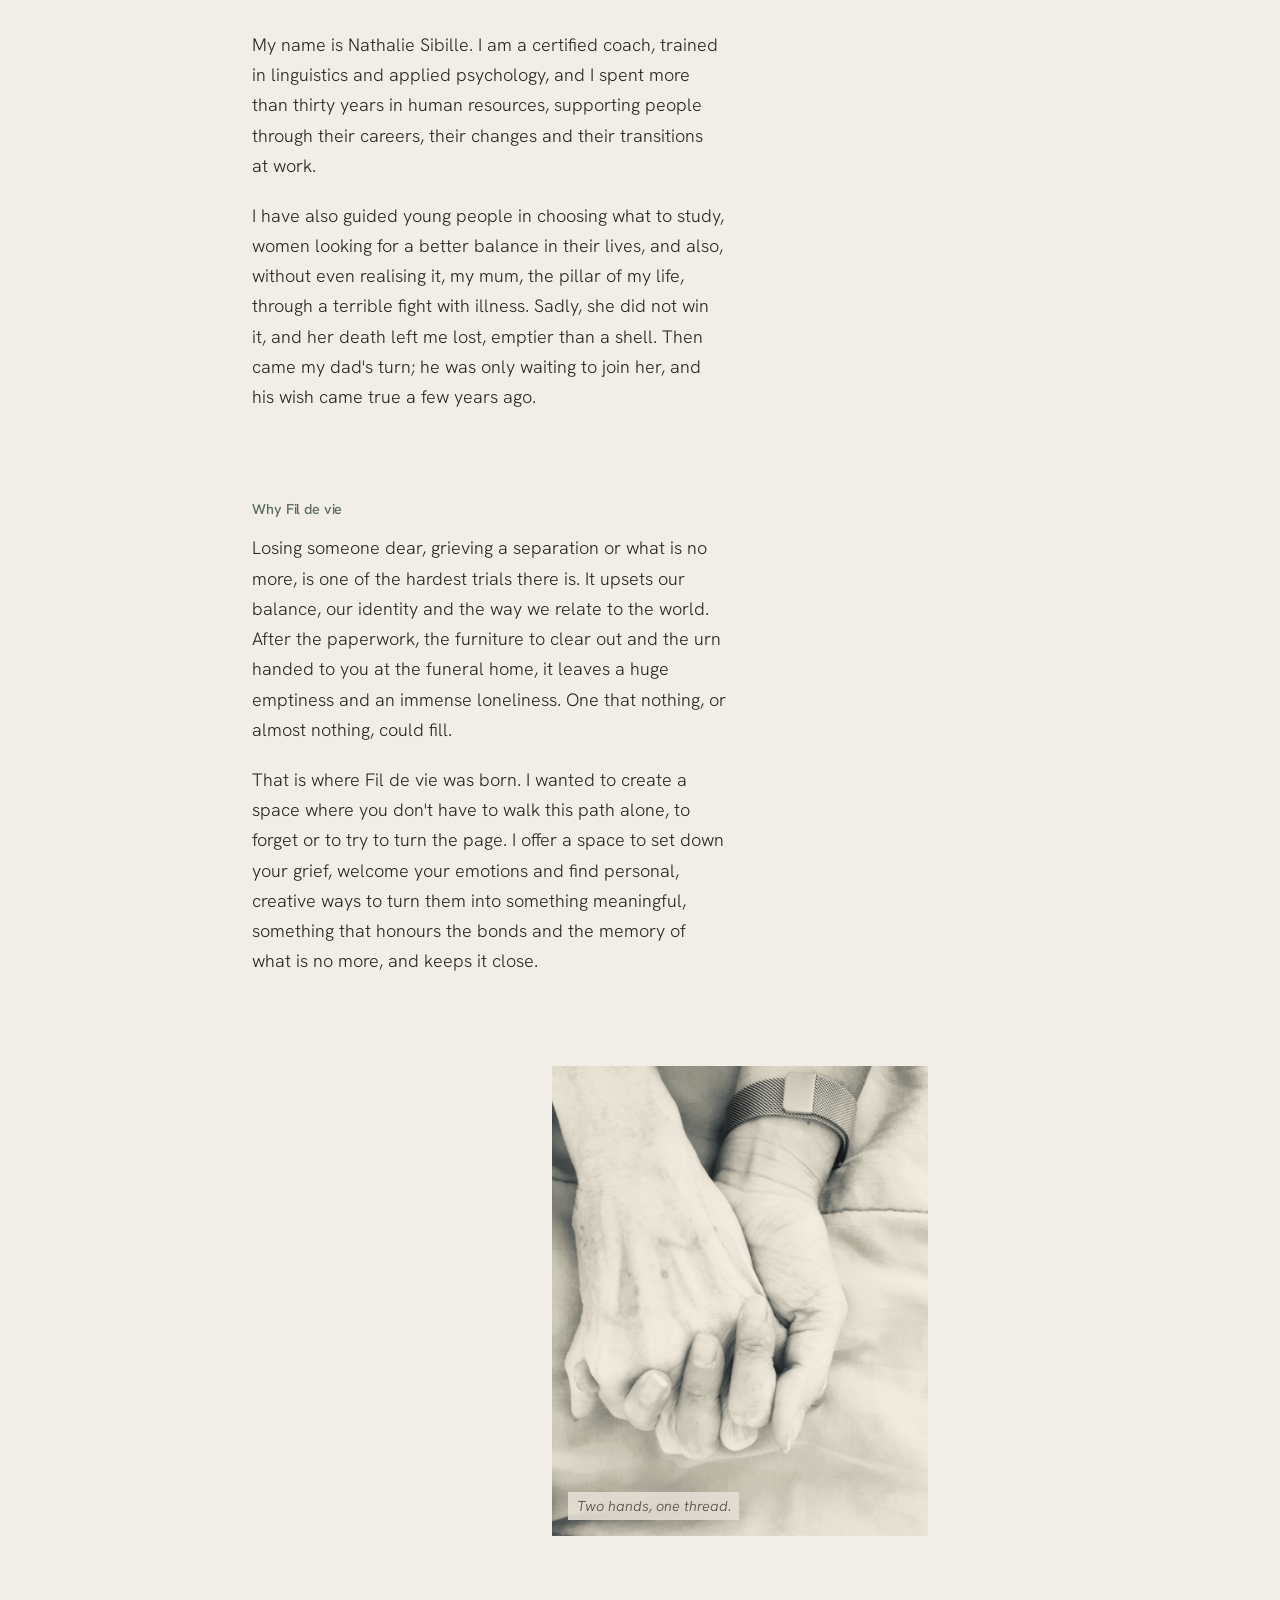
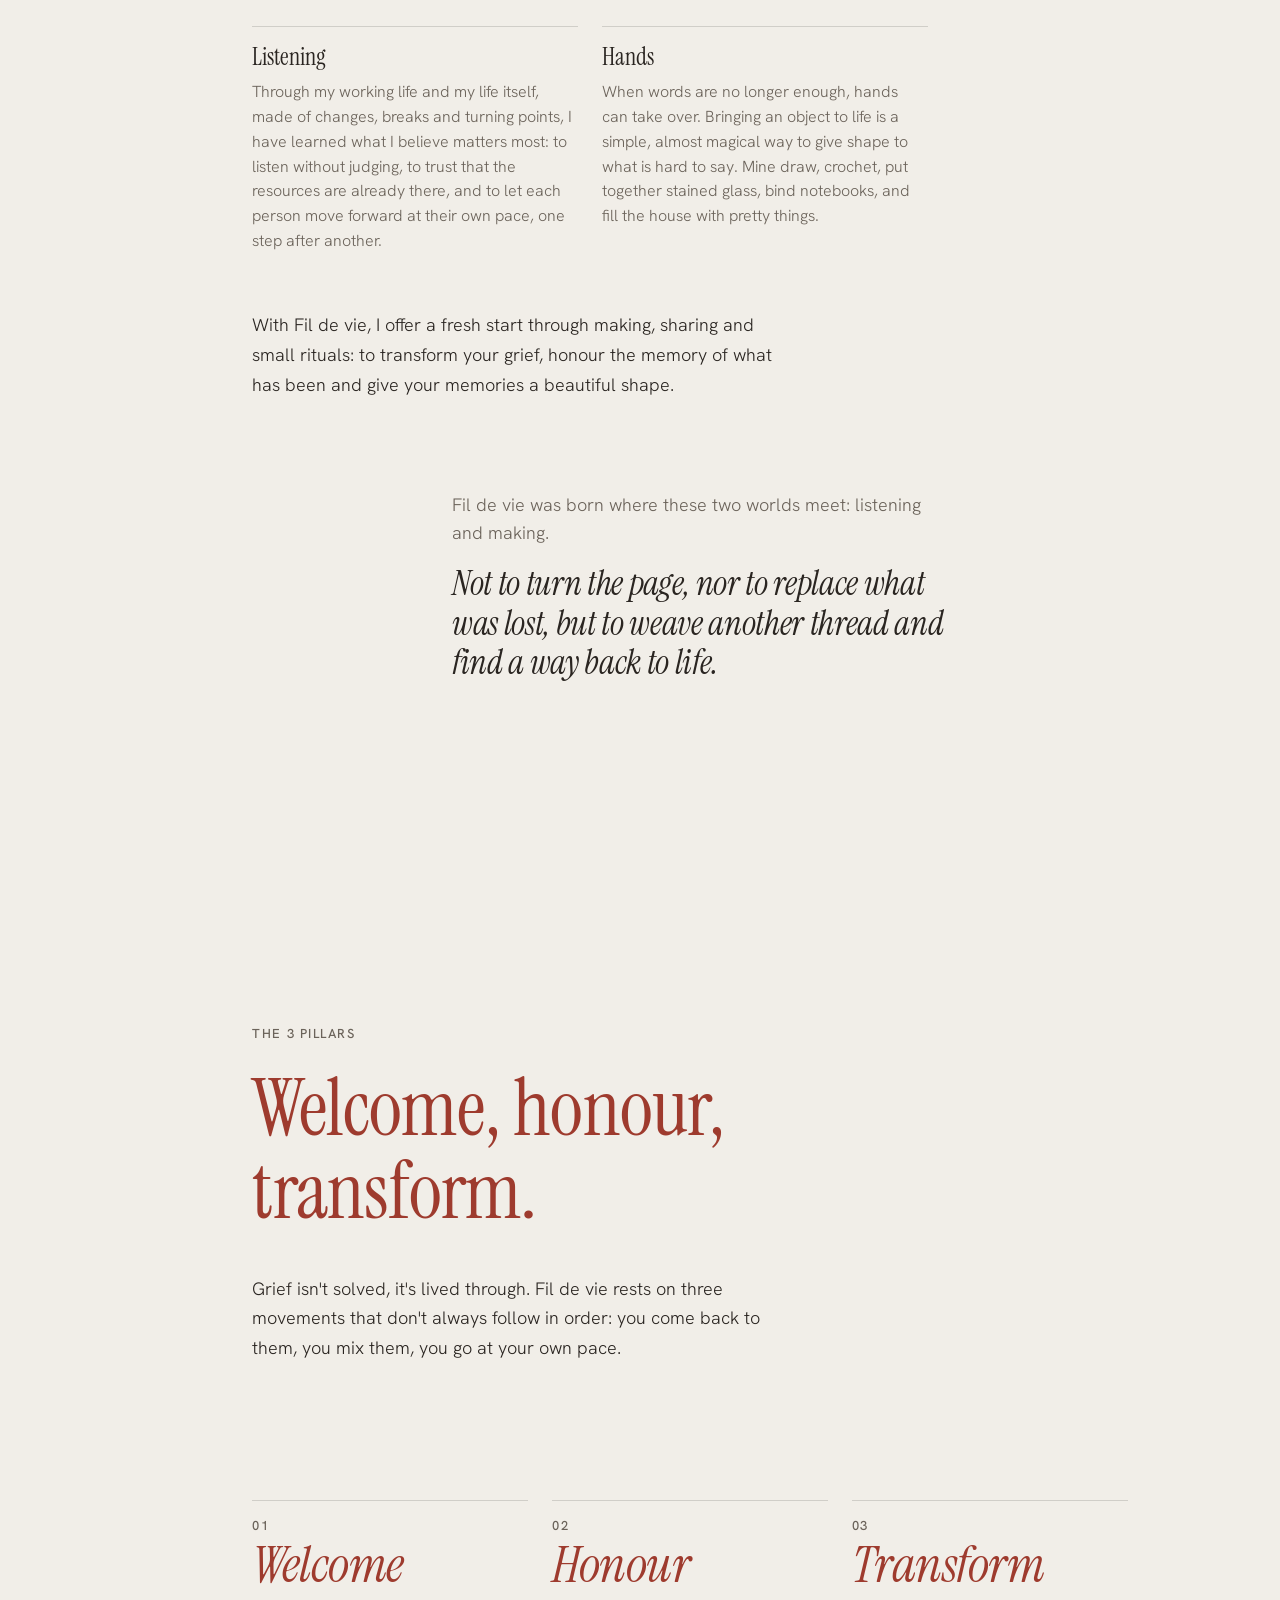
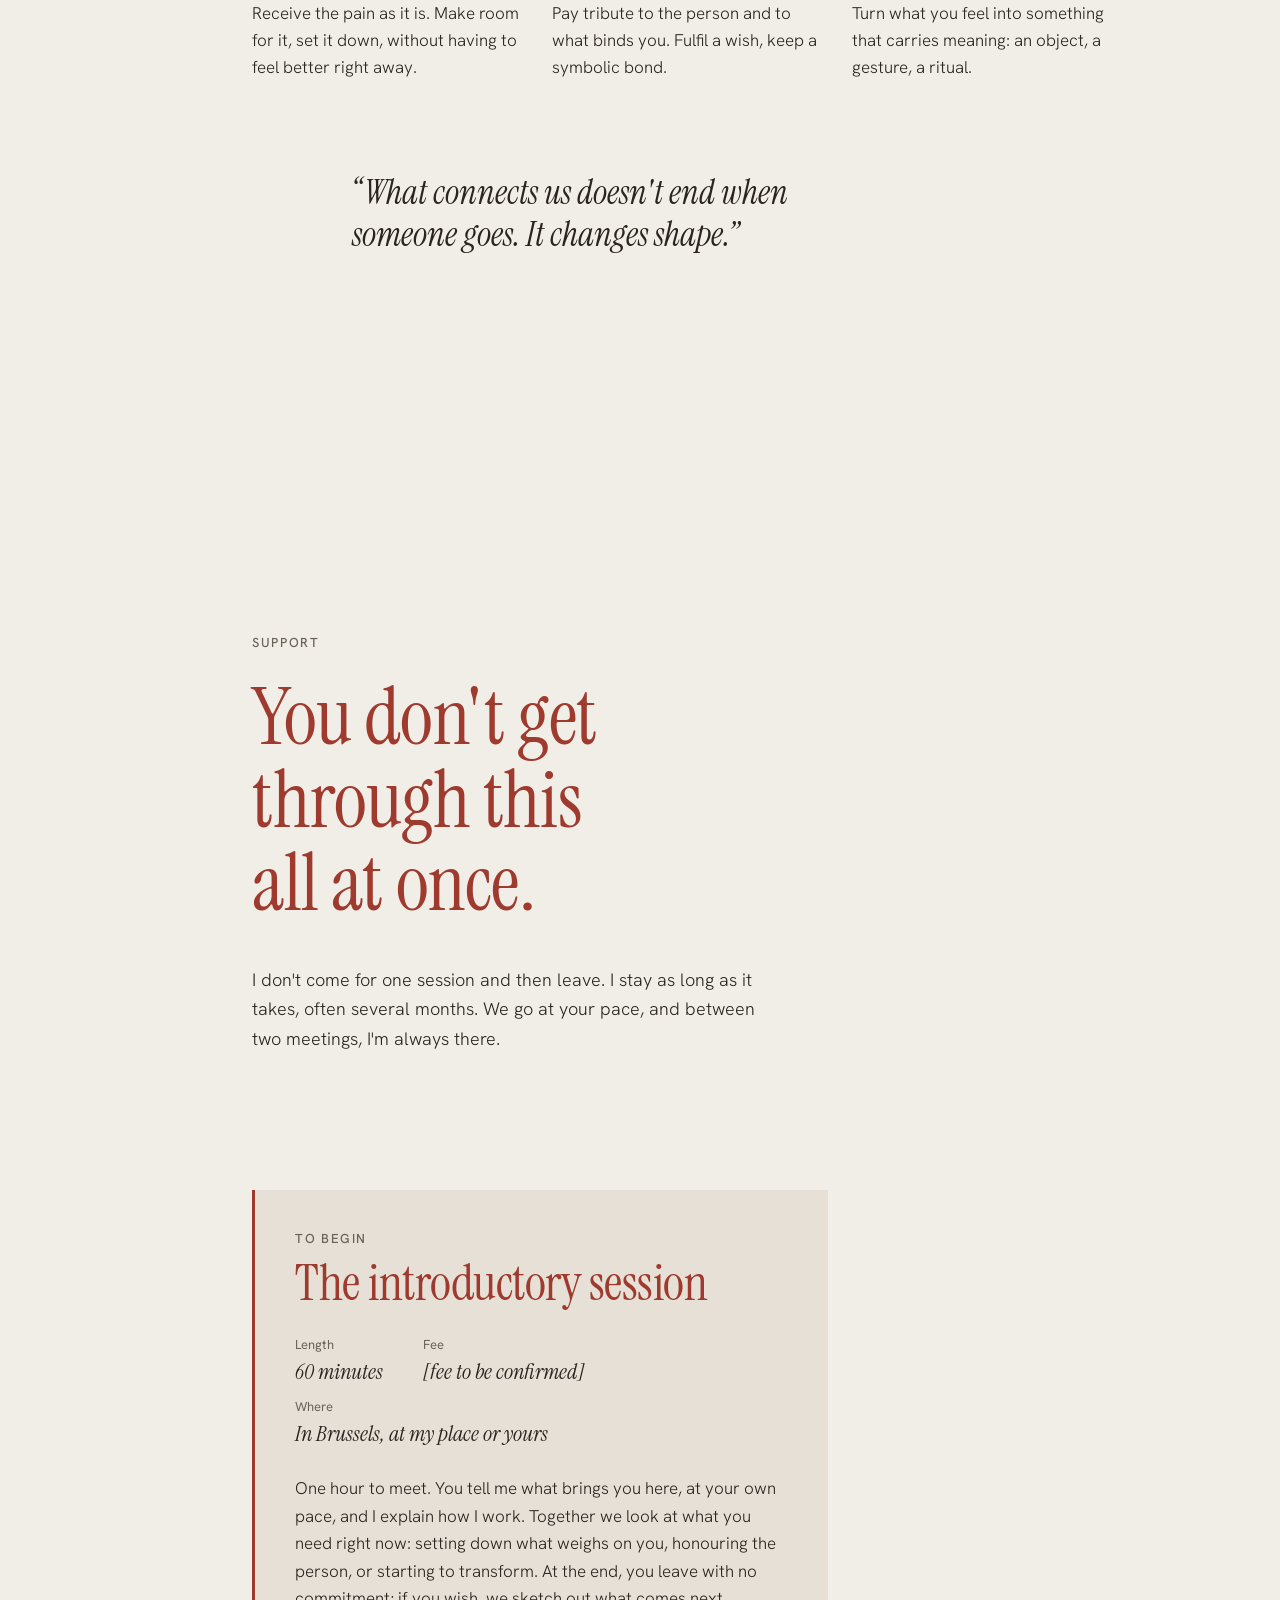
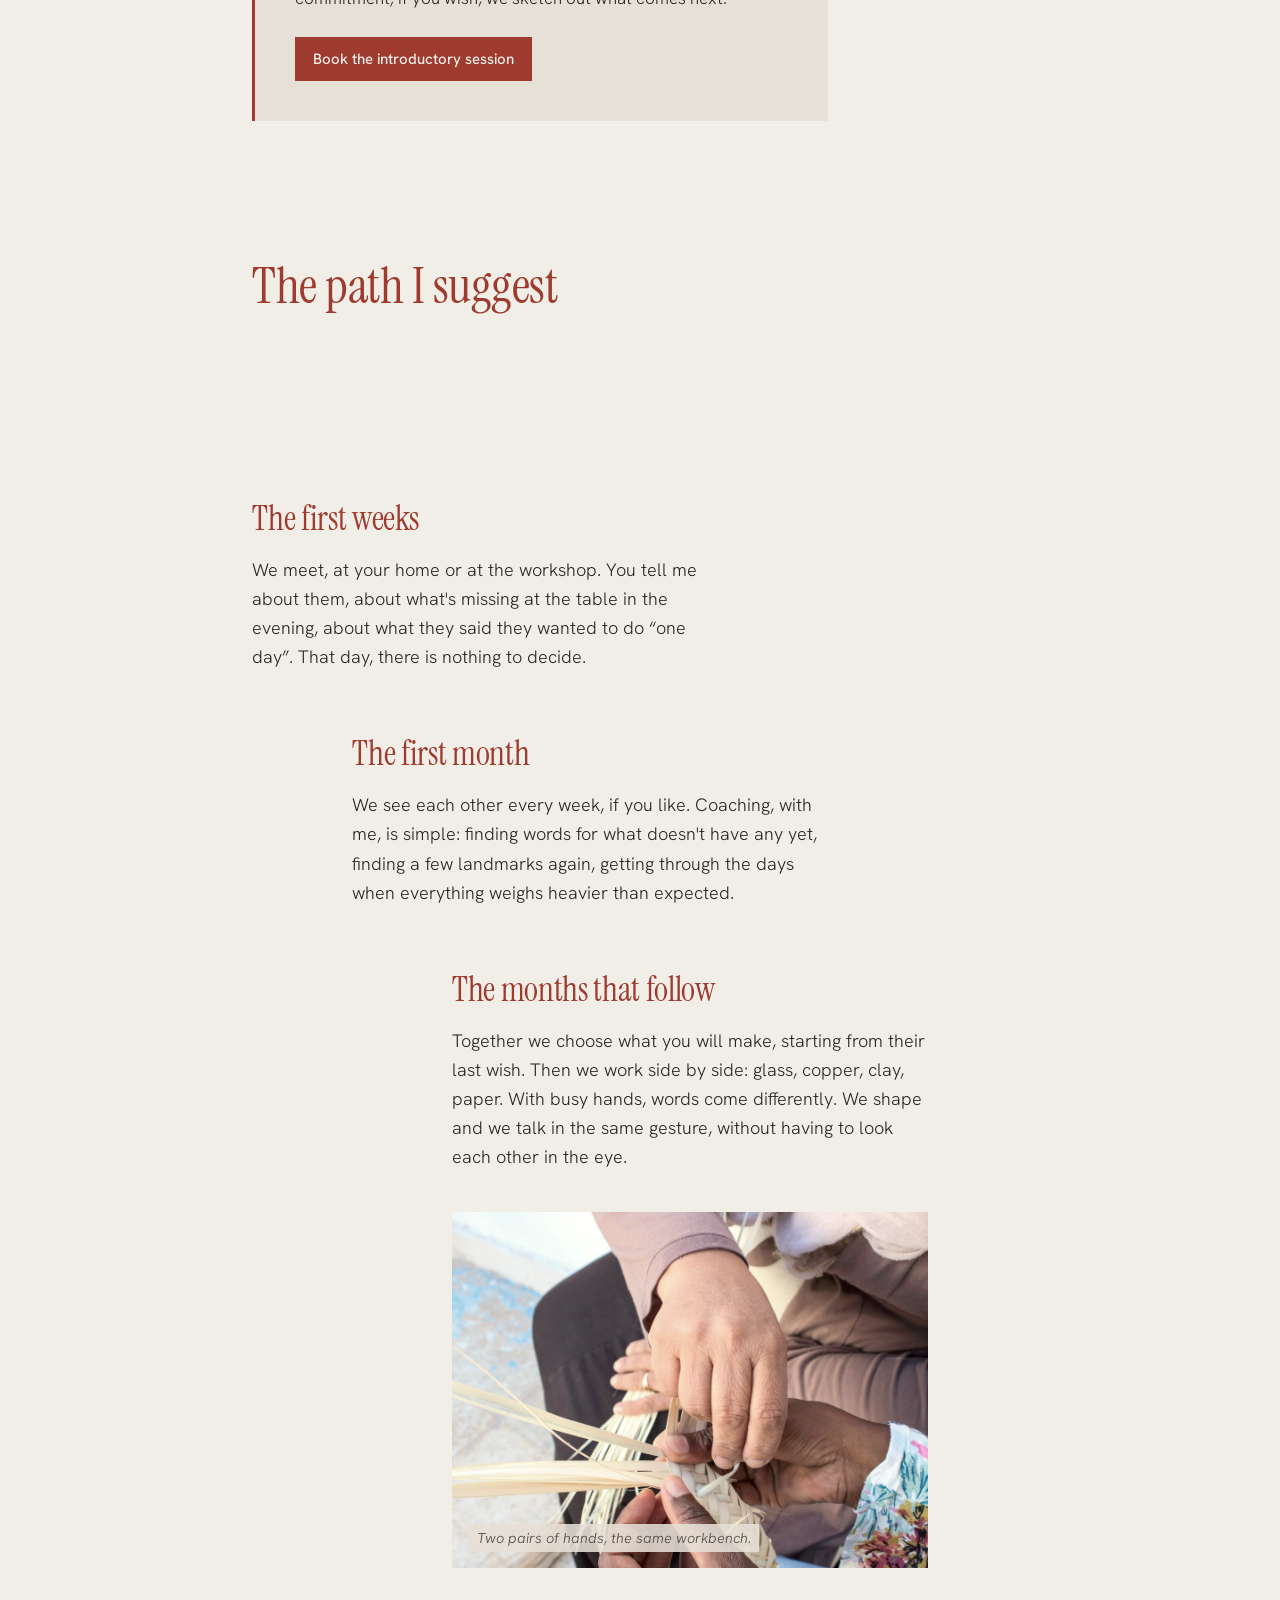
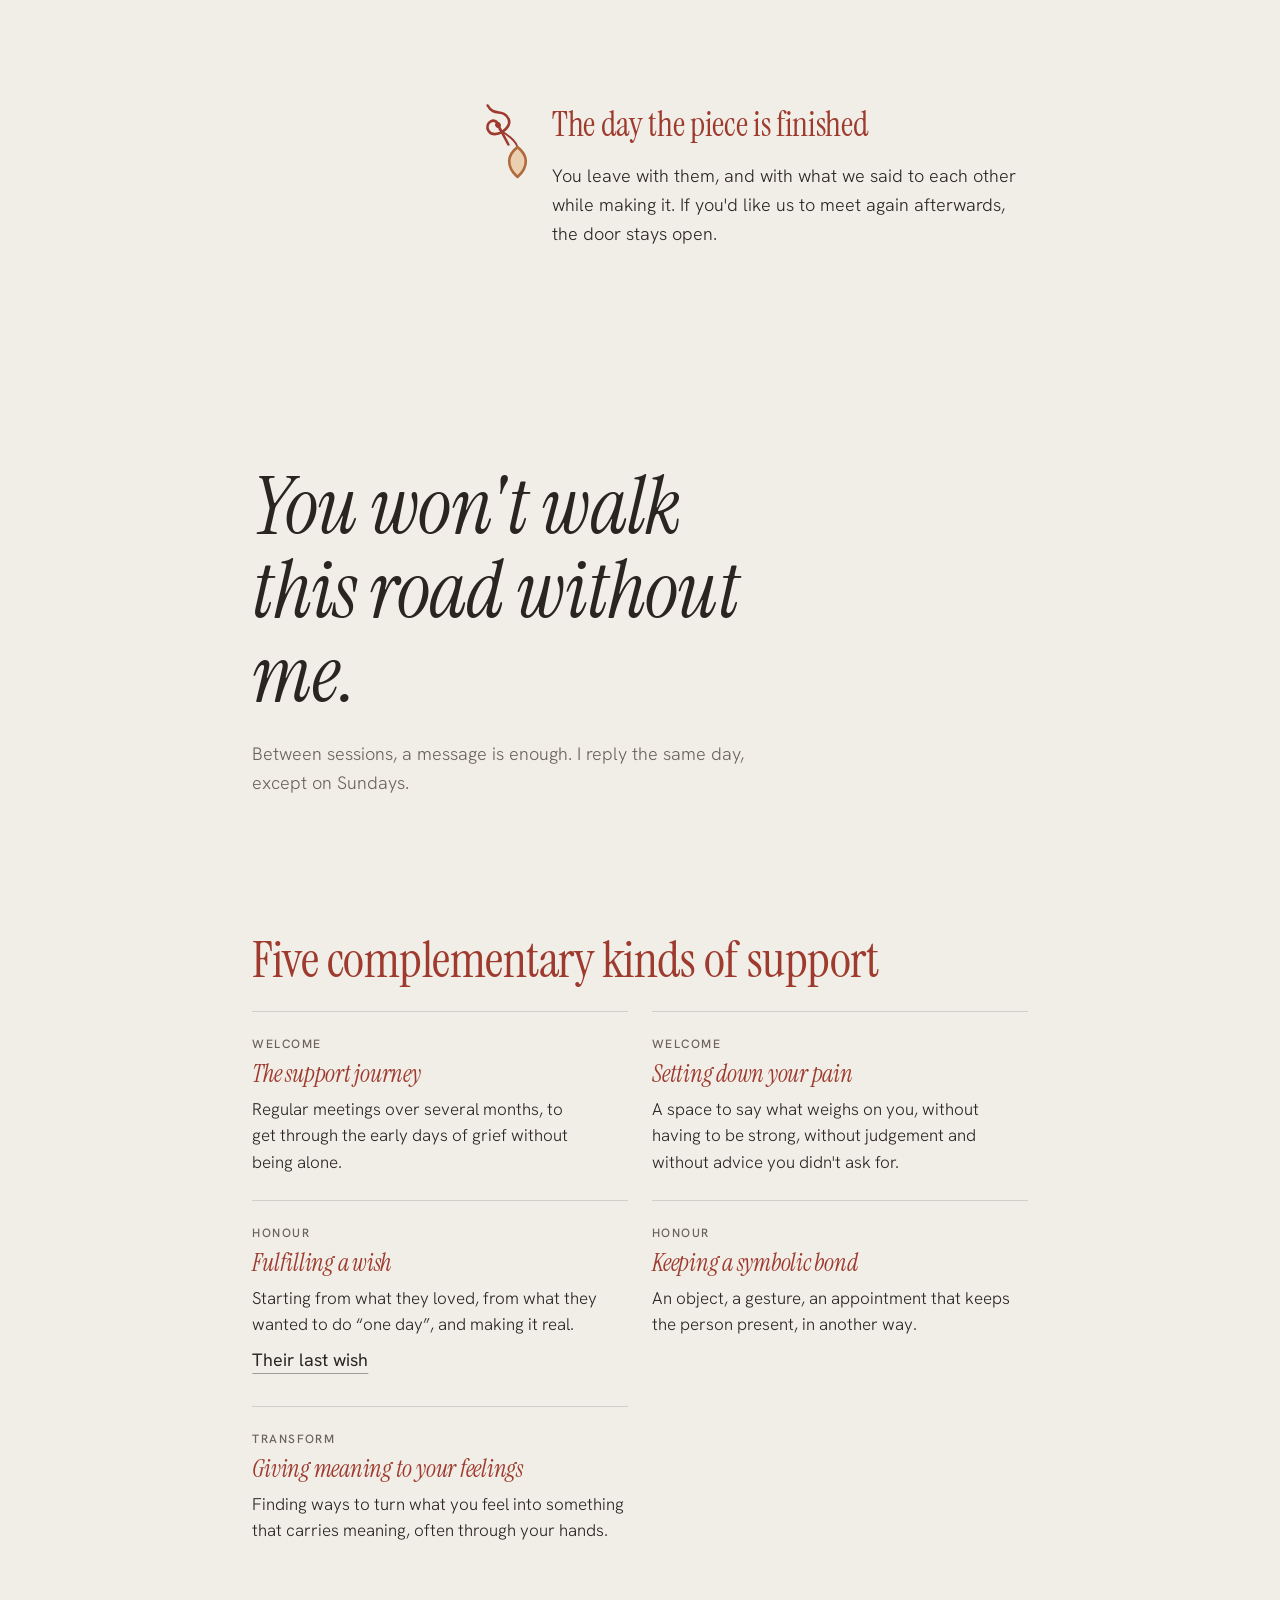
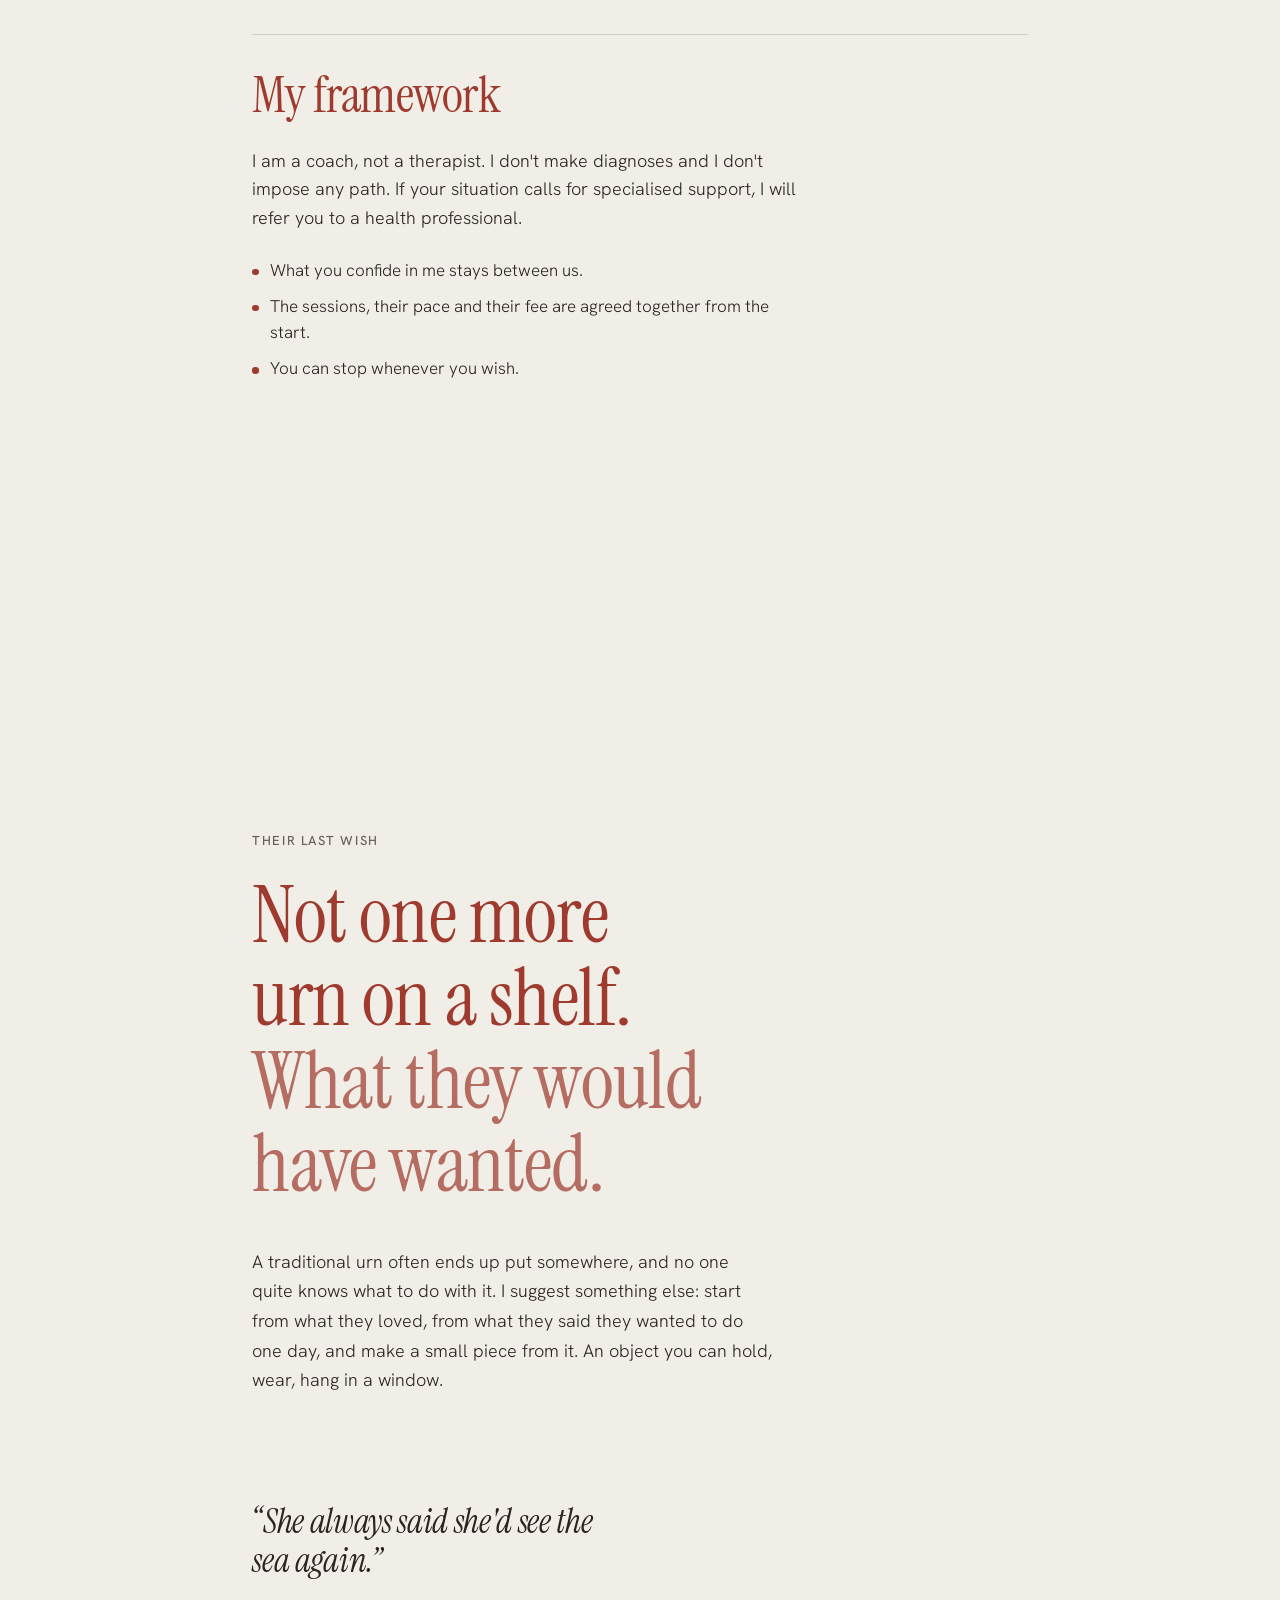
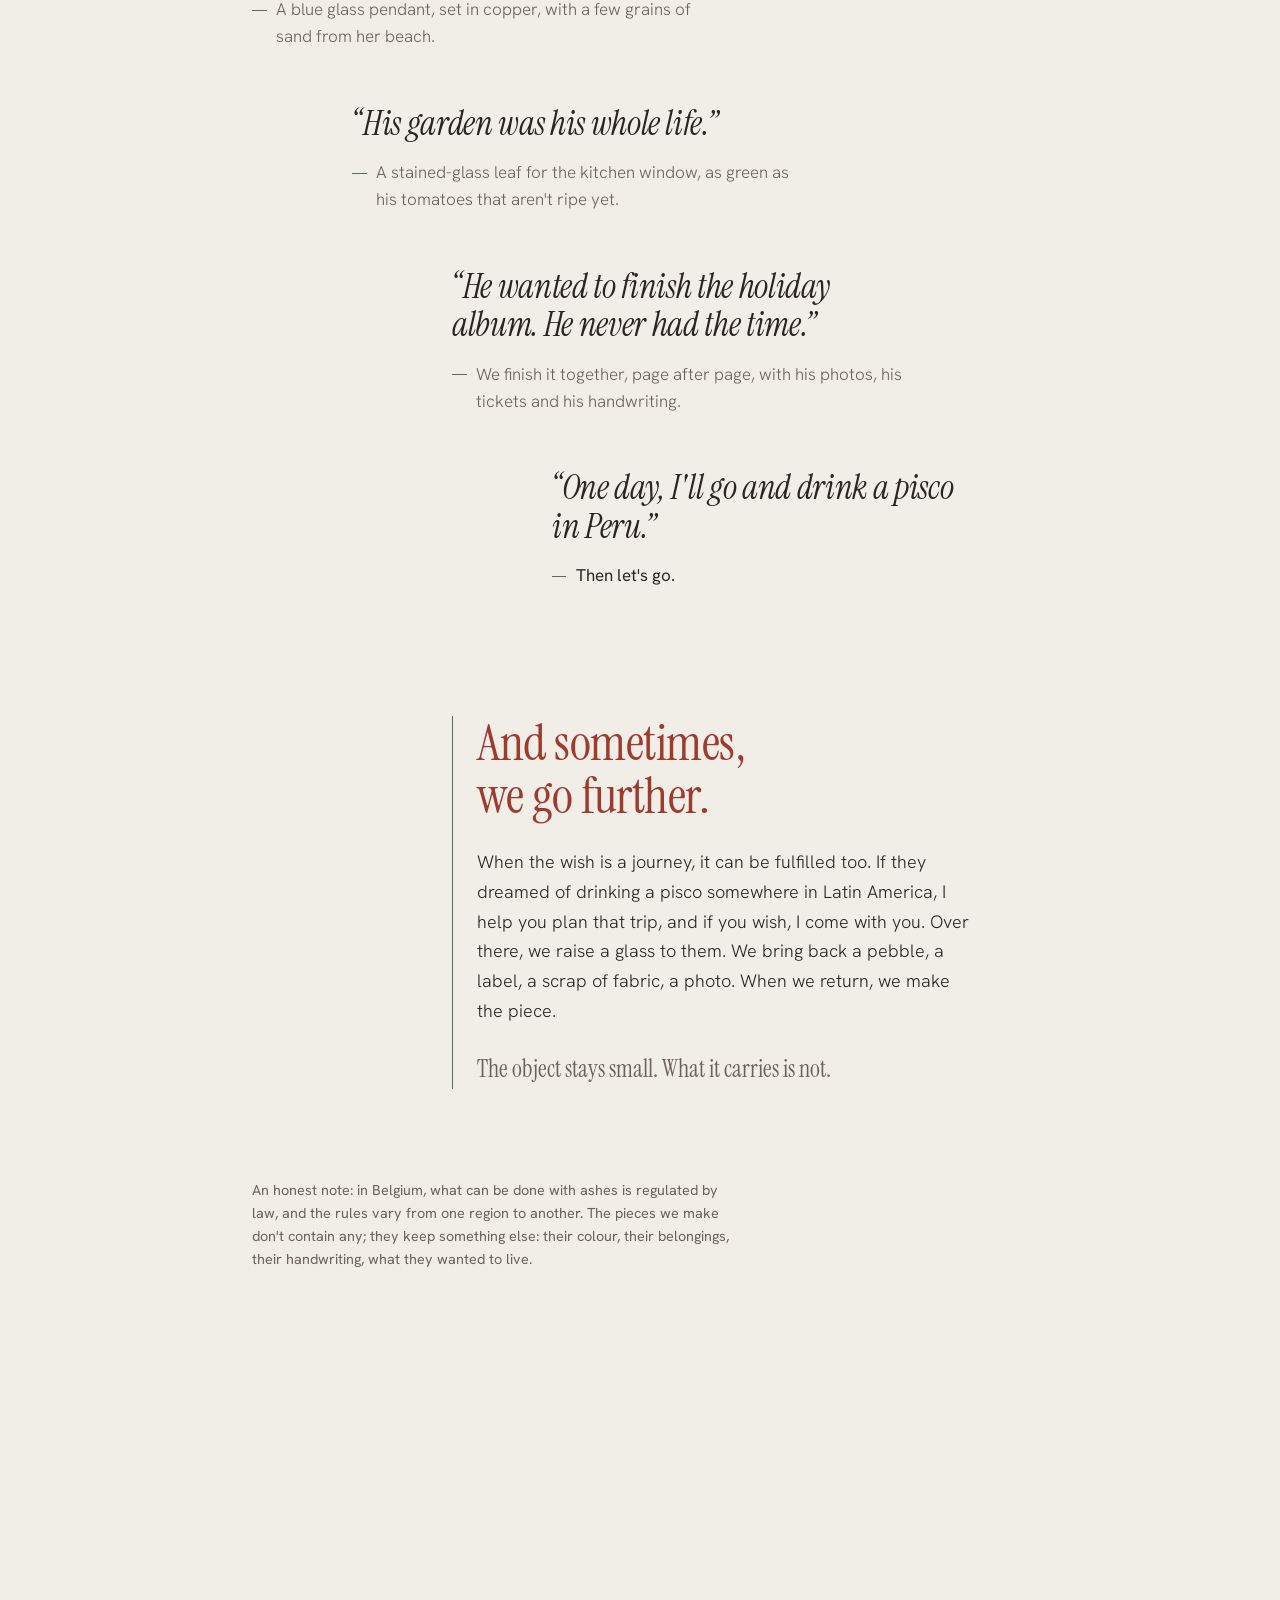
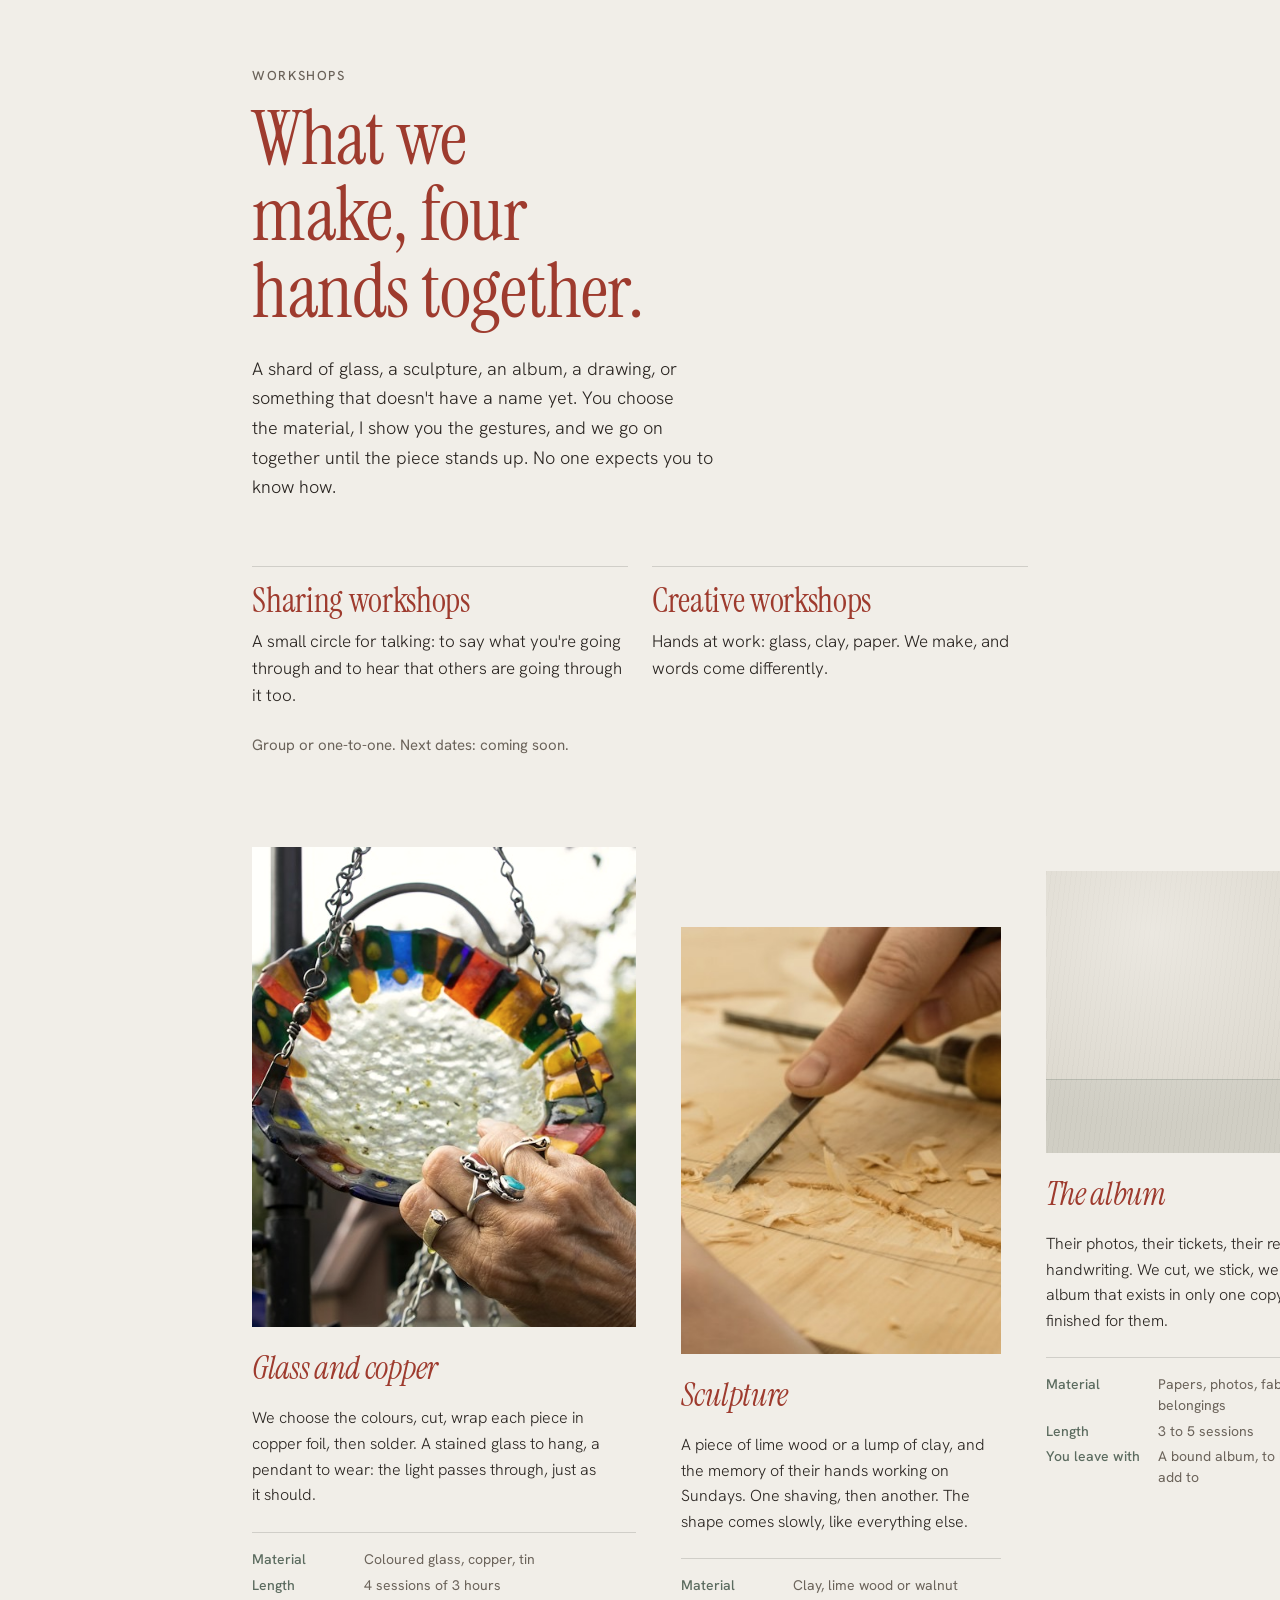
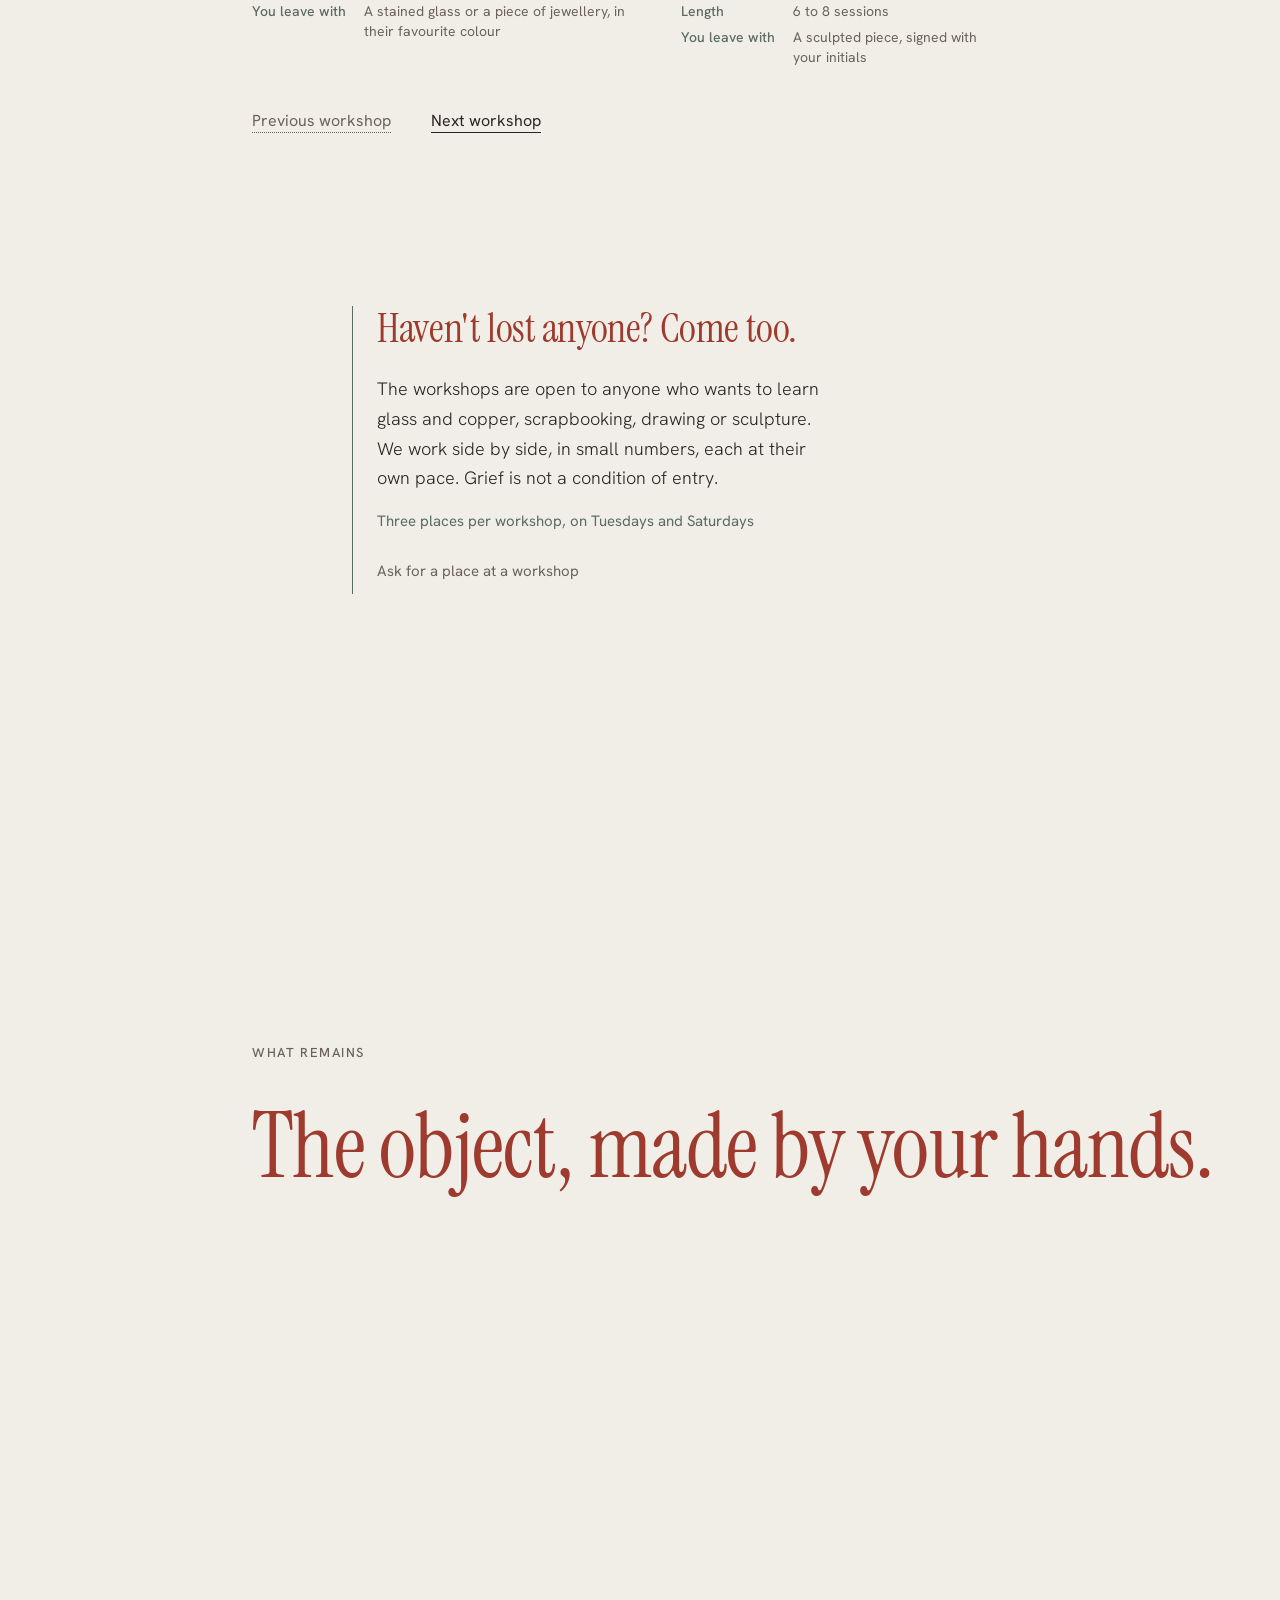
==== commit eafb15c4: "Add the heart of pebbles photo to Les rituels Co-Authored-By: Claude Opus 5.5 <noreply@anthropic.com" ====
--- a/index.html
+++ b/index.html
@@ -523,6 +523,14 @@
     </li>
   </ul>
 
+  <figure class="rit-figure" data-fade>
+    <div data-i18n-attr="aria-label:rituels.ritPhotoLabel" class="rit-photo" data-slot="photo" role="img"
+      aria-label="Photo : un cœur de galets sur le sable, un petit cairn posé devant">
+      <img src="assets/photos/coeur-galets.jpg" alt="" loading="lazy" decoding="async">
+    </div>
+    <figcaption data-i18n="rituels.ritCaption" class="rit-caption">Un cœur de galets, posé là pour quelqu'un.</figcaption>
+  </figure>
+
   <p data-i18n="rituels.ritNote" class="rit-note" data-fade data-fill>Les rituels peuvent s'inscrire dans une séance d'accompagnement ou clore un atelier. Ils se vivent seul, en famille ou à plusieurs.</p>
 </section>
 <!-- /ws:rituels -->
--- a/styles/rituels.css
+++ b/styles/rituels.css
@@ -17,6 +17,23 @@
 }
 #rituels .rit p { font-weight: 300; font-size: 1.0625rem; line-height: 1.6; }
 #rituels .rit-note { margin-top: var(--space-5); max-width: 52ch; font-weight: 300; font-size: 1.125rem; line-height: 1.62; color: var(--muted); }
+/* A heart of pebbles on the sand, beside the closing note */
+#rituels .rit-figure { margin: var(--space-6) 0 0; }
+#rituels .rit-photo {
+  width: min(100%, 22rem);
+  aspect-ratio: 4 / 5;
+  background: var(--surface);
+}
+#rituels .rit-caption {
+  margin-top: var(--space-1);
+  font-style: italic;
+  font-weight: 300;
+  font-size: max(.875rem, var(--step--1));
+  color: var(--muted);
+}
 @media (min-width: 64rem) {
+  #rituels .rit-figure { grid-column: 3 / 7; grid-row: 3; }
+  #rituels .rit-photo { width: 100%; }
+  #rituels .rit-note { grid-column: 7 / 12; grid-row: 3; align-self: end; margin-top: 0; margin-bottom: var(--space-5); }
   #rituels .rit-list { grid-column: 3 / 12; grid-template-columns: repeat(3, minmax(0, 1fr)); gap: var(--cols-gap); }
 }
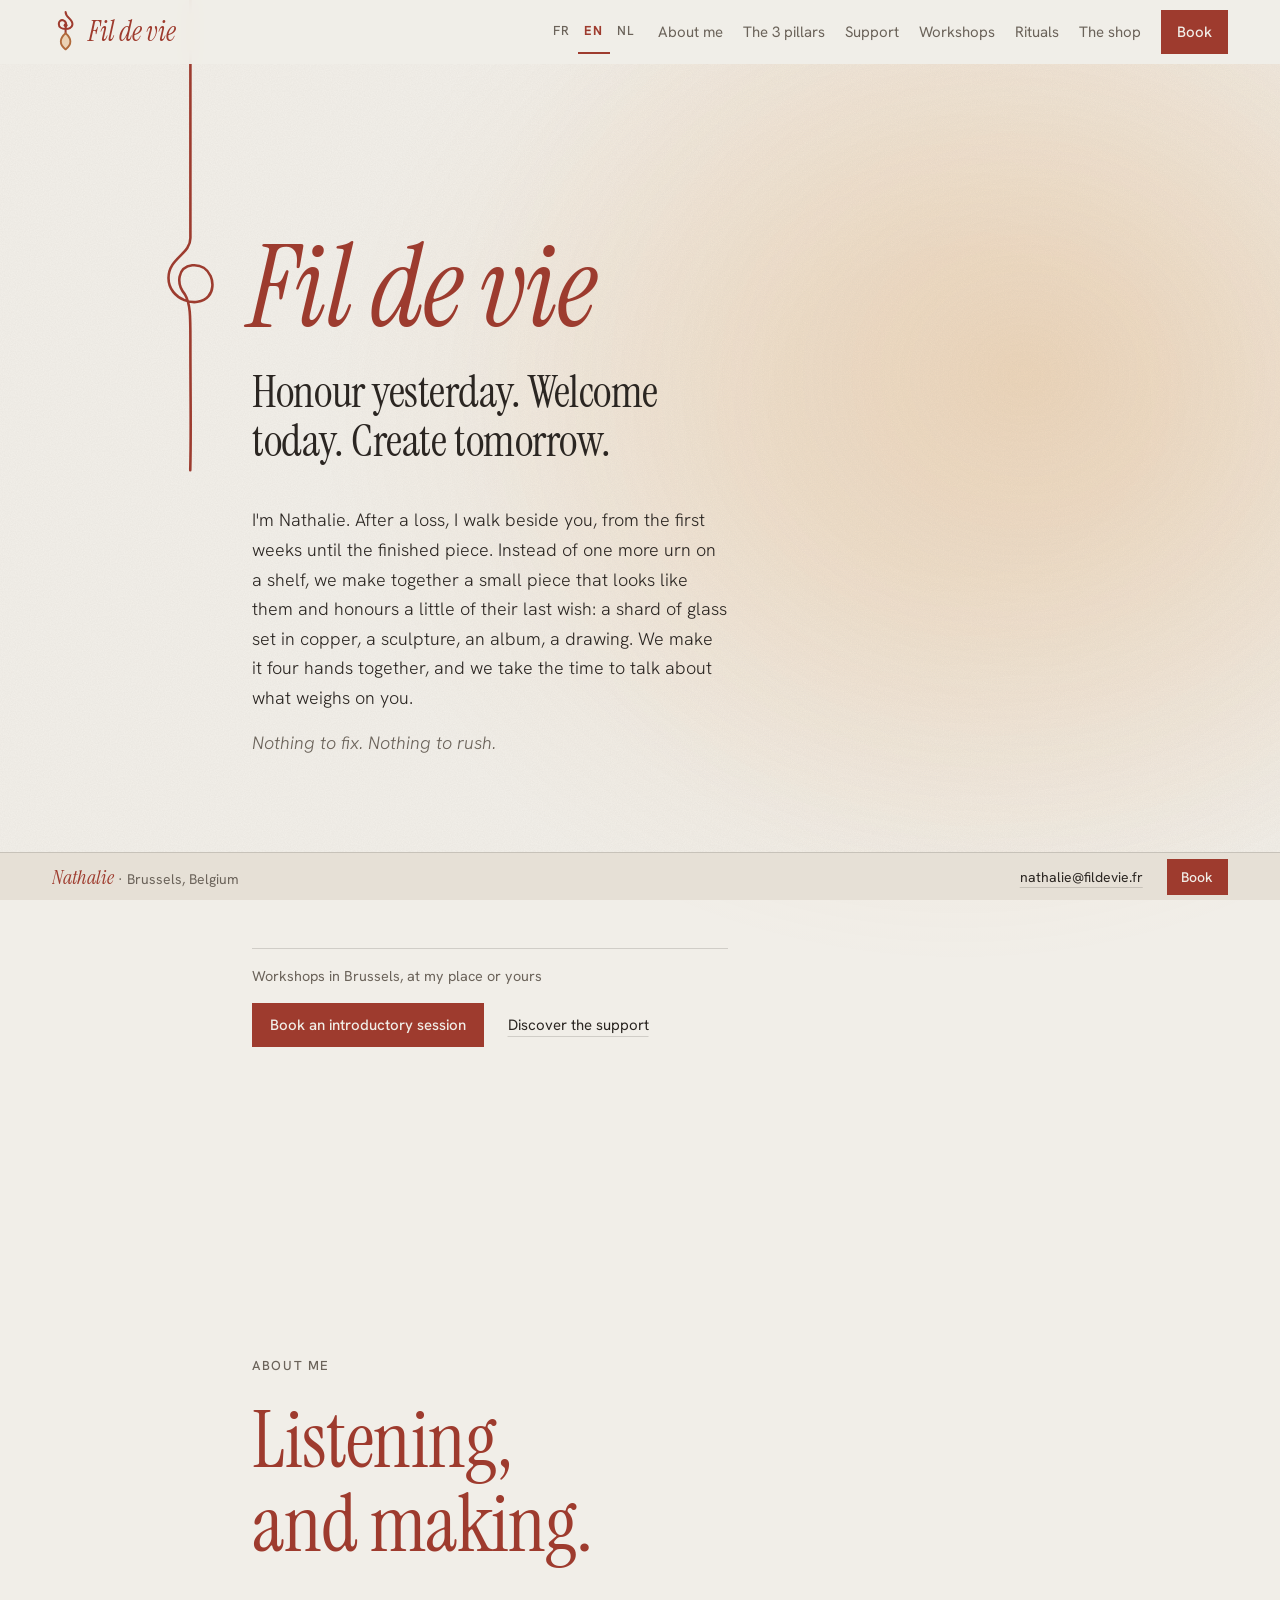
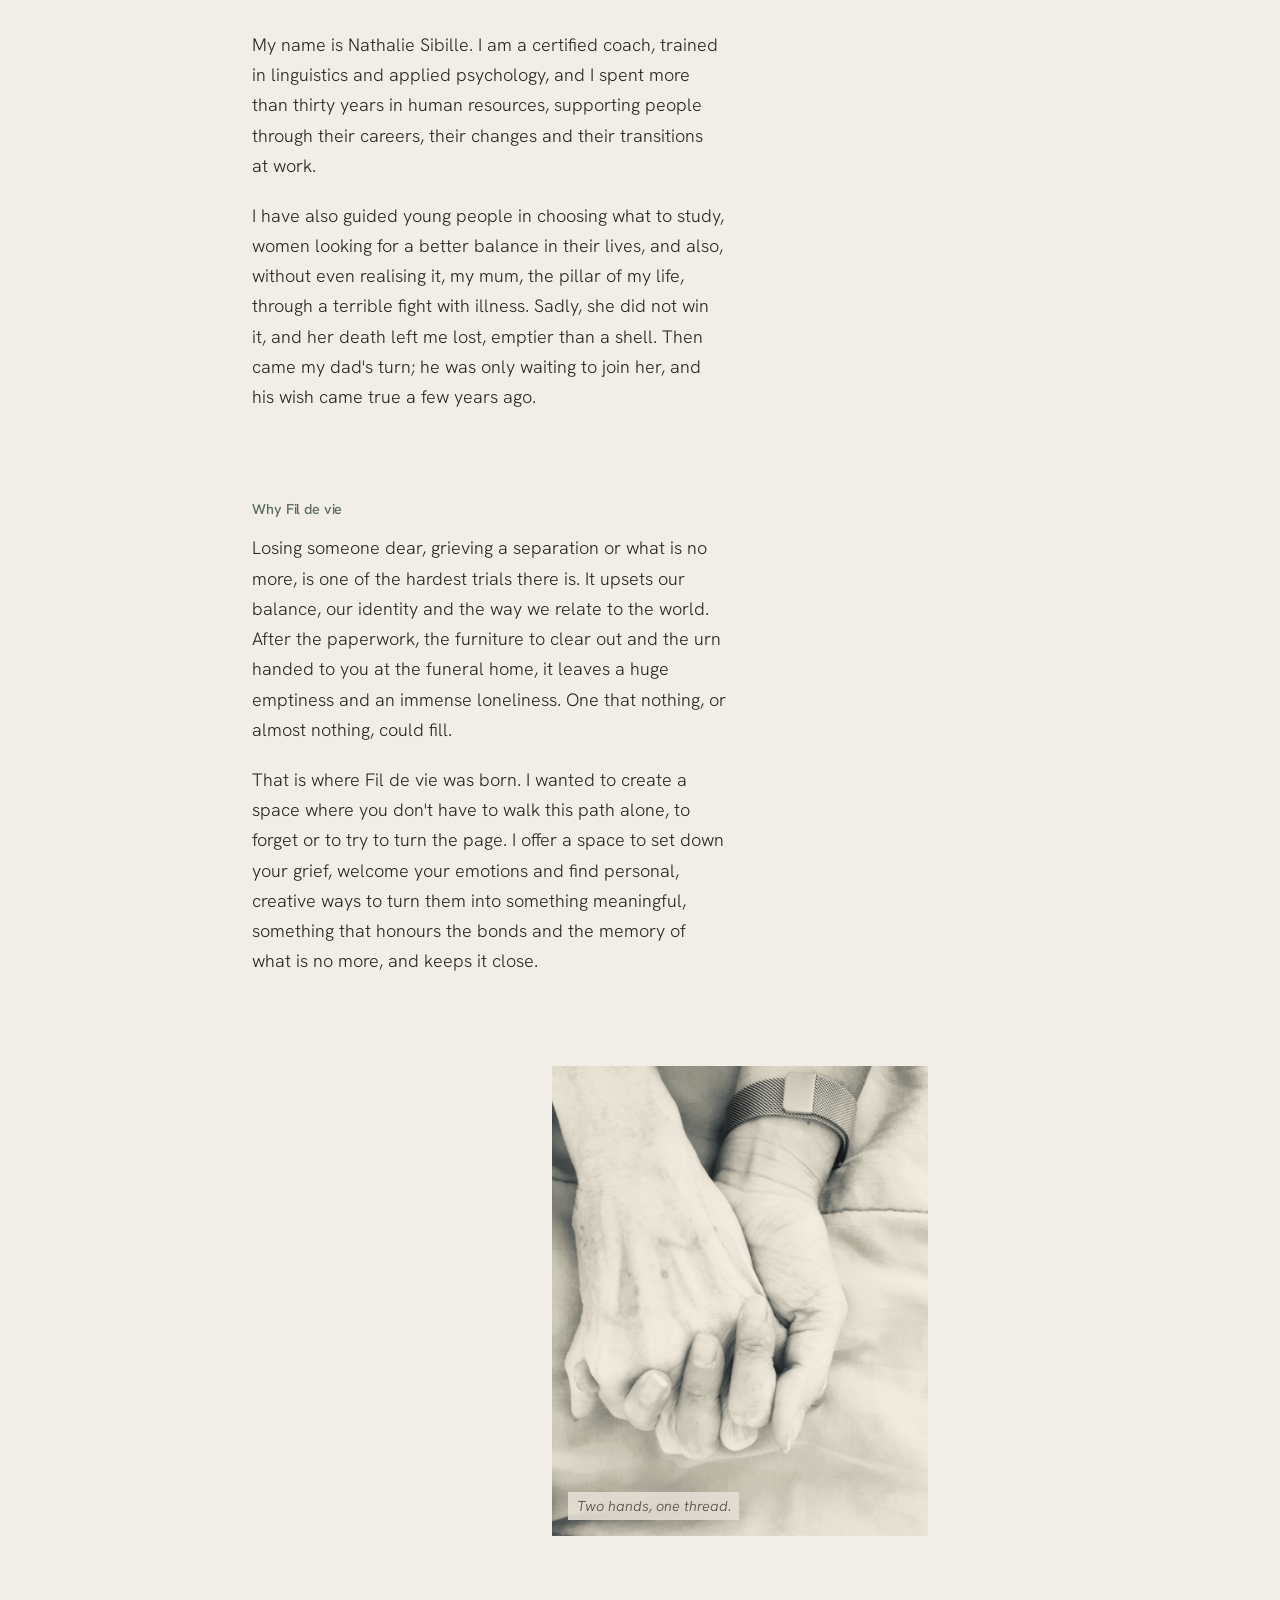
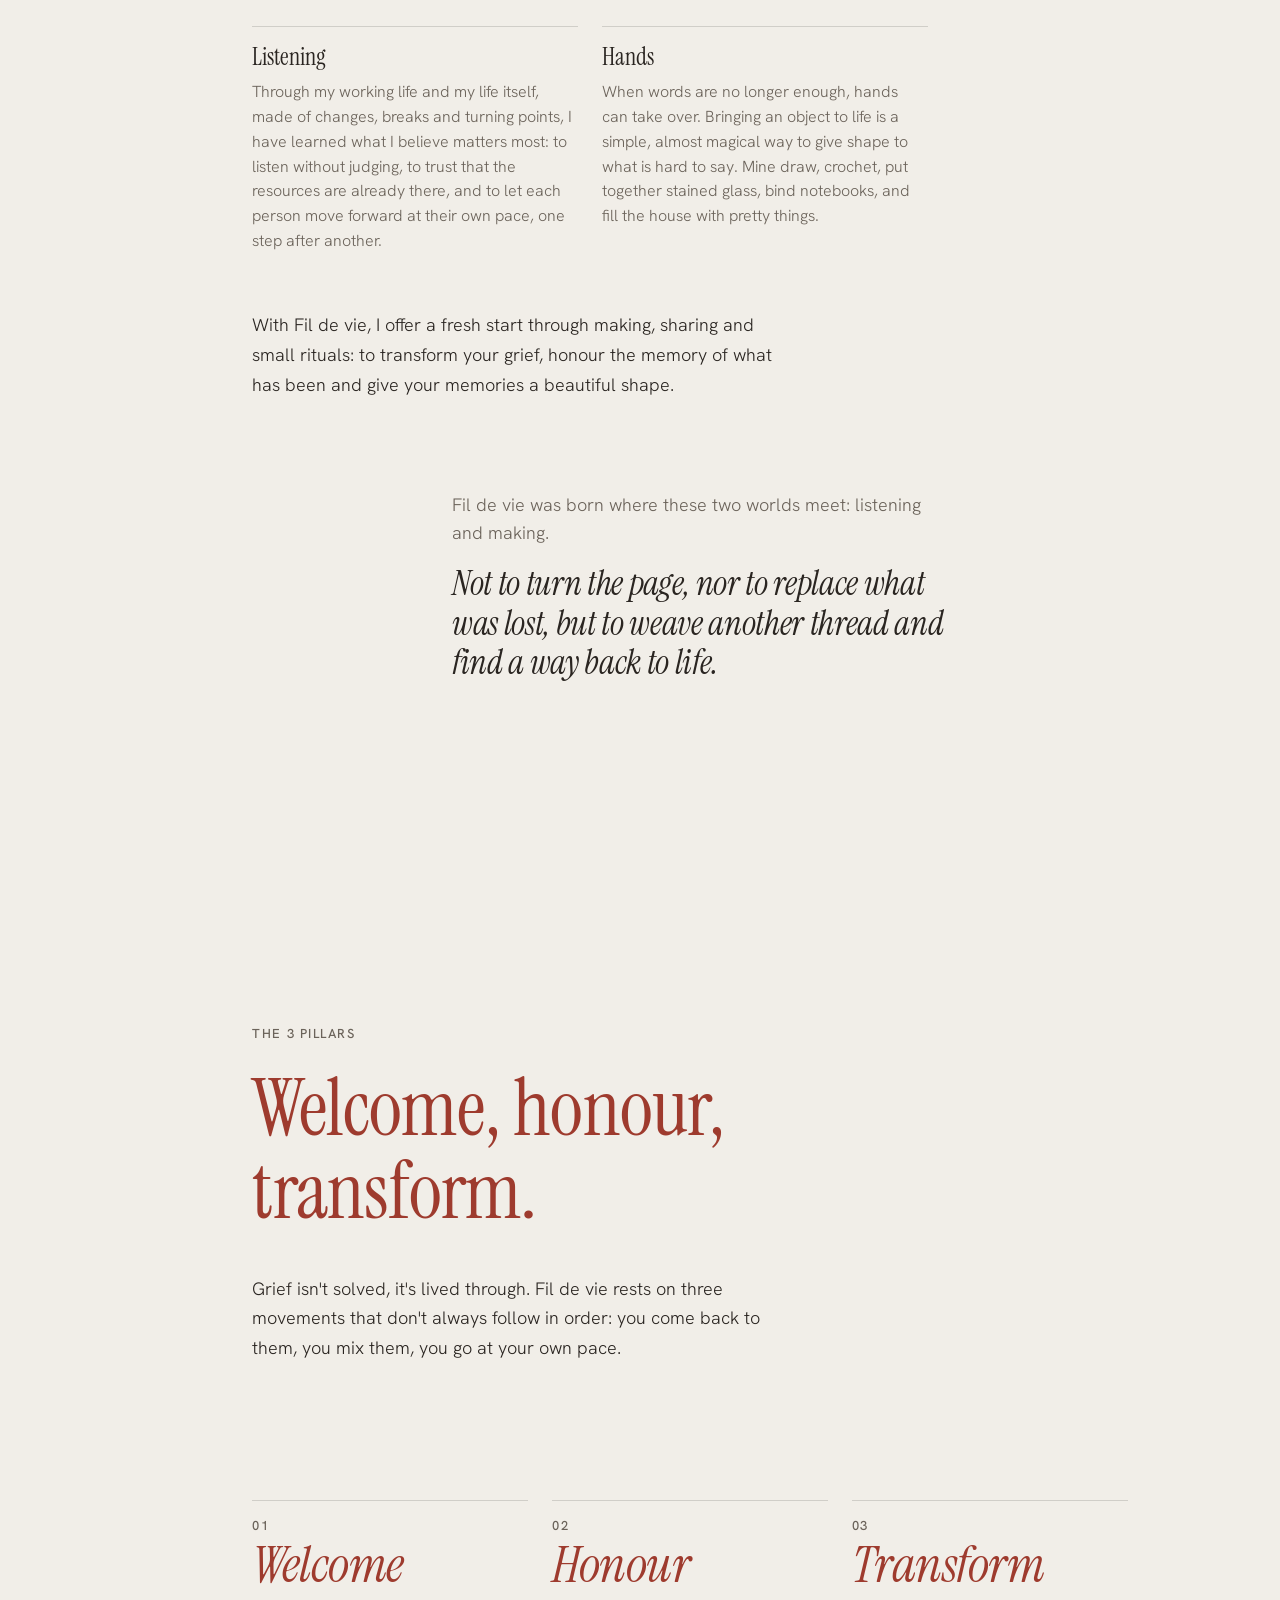
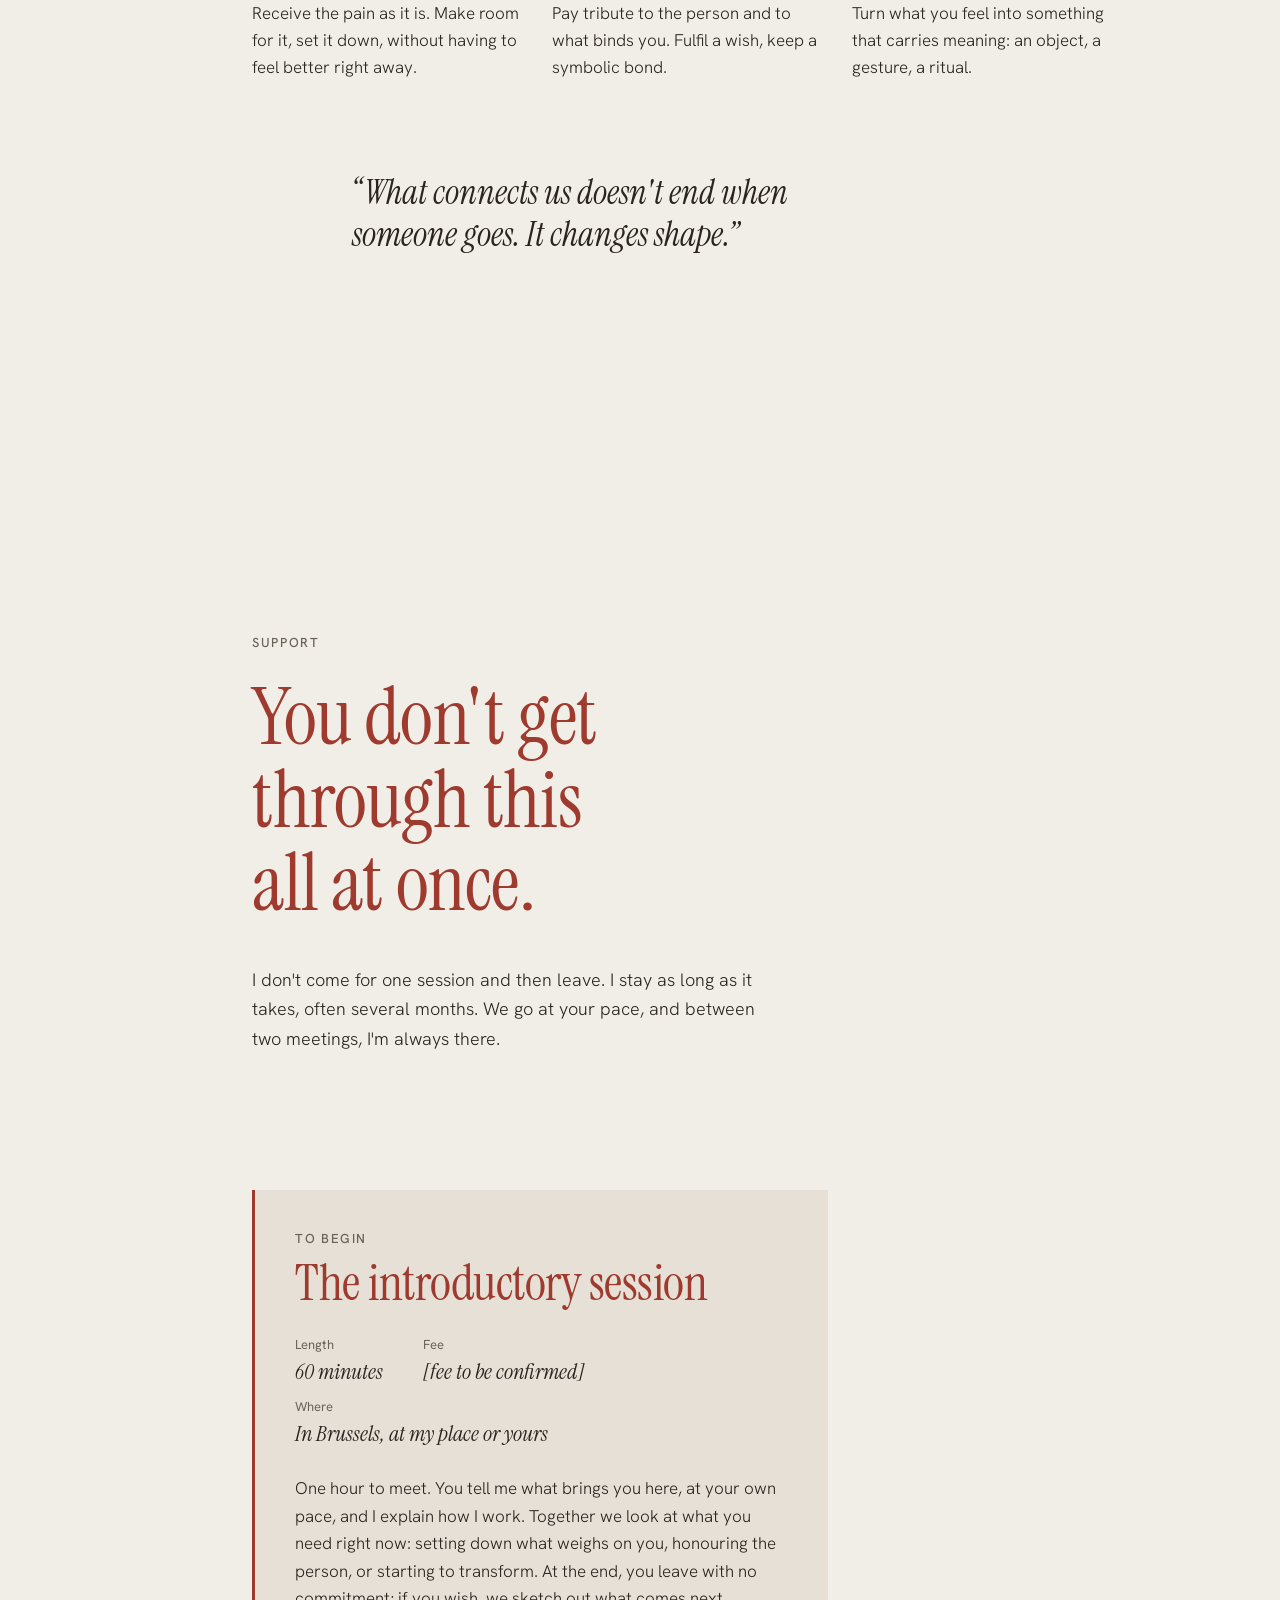
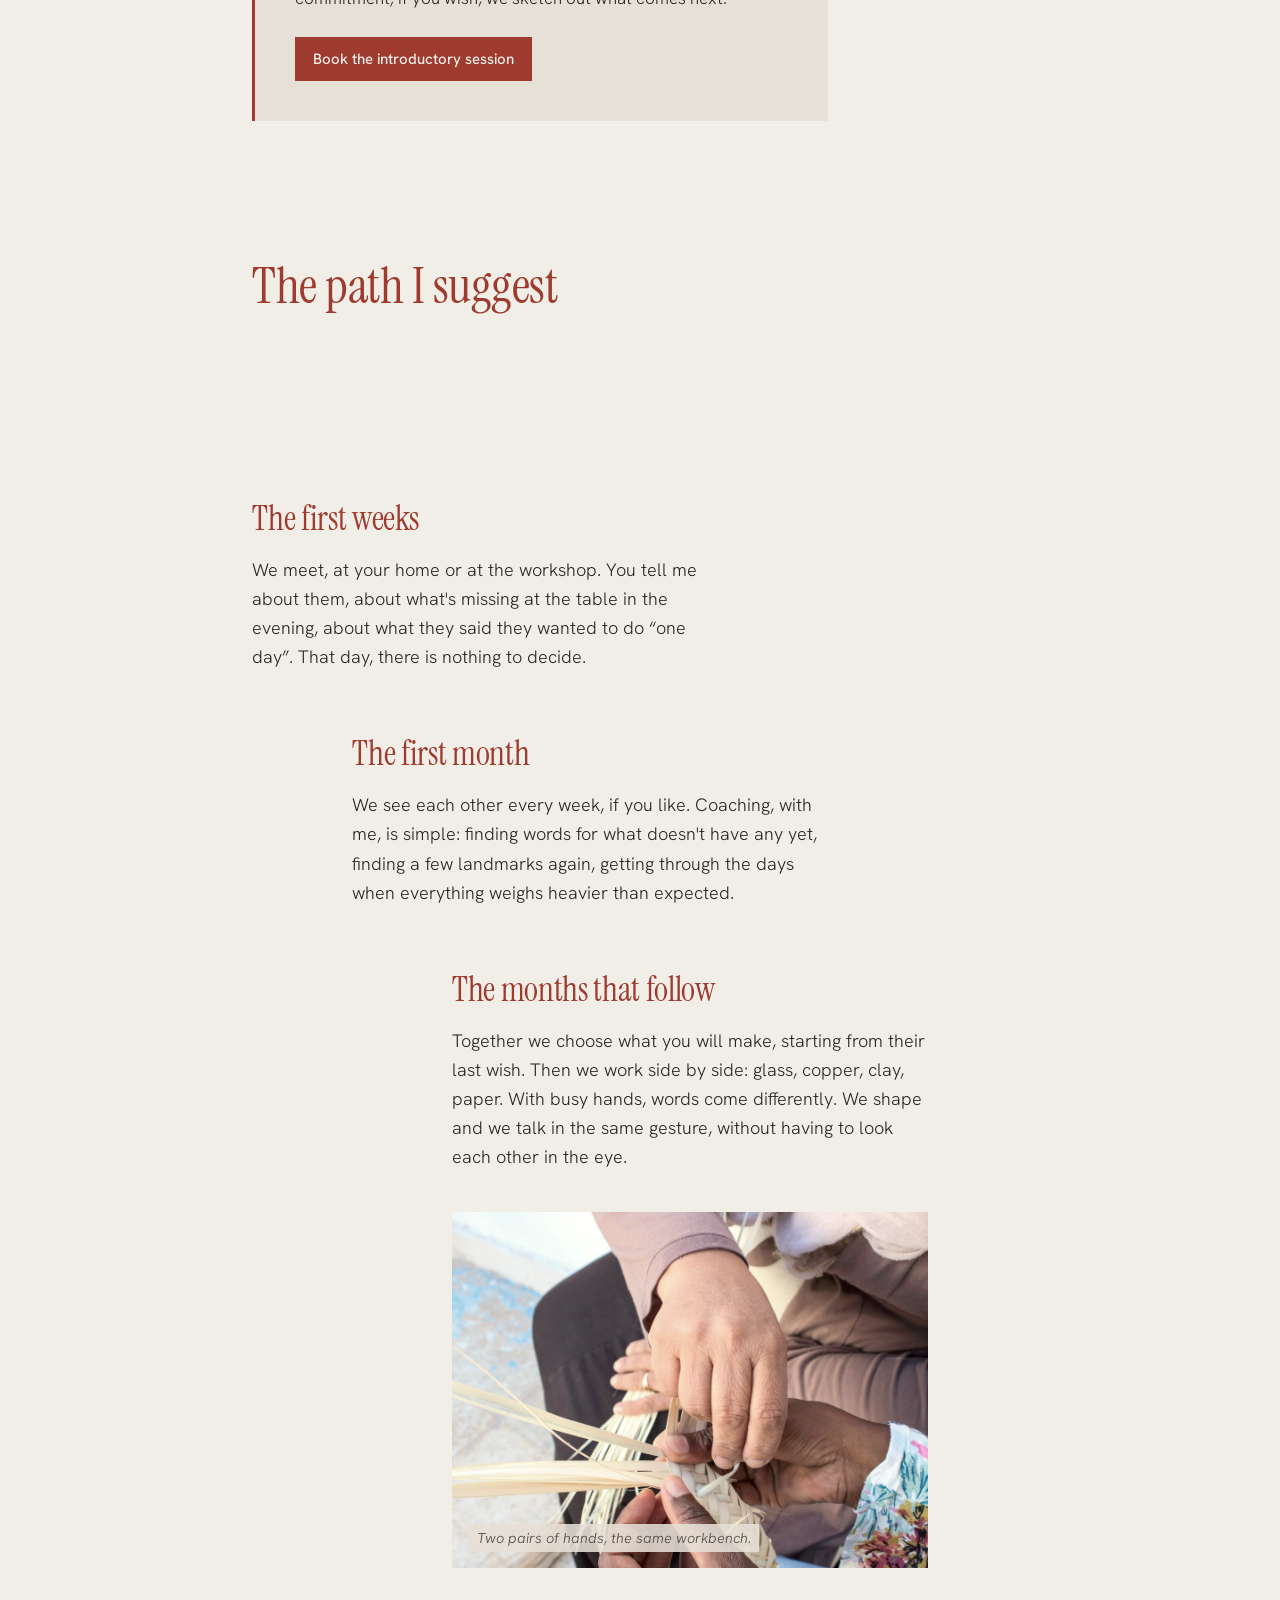
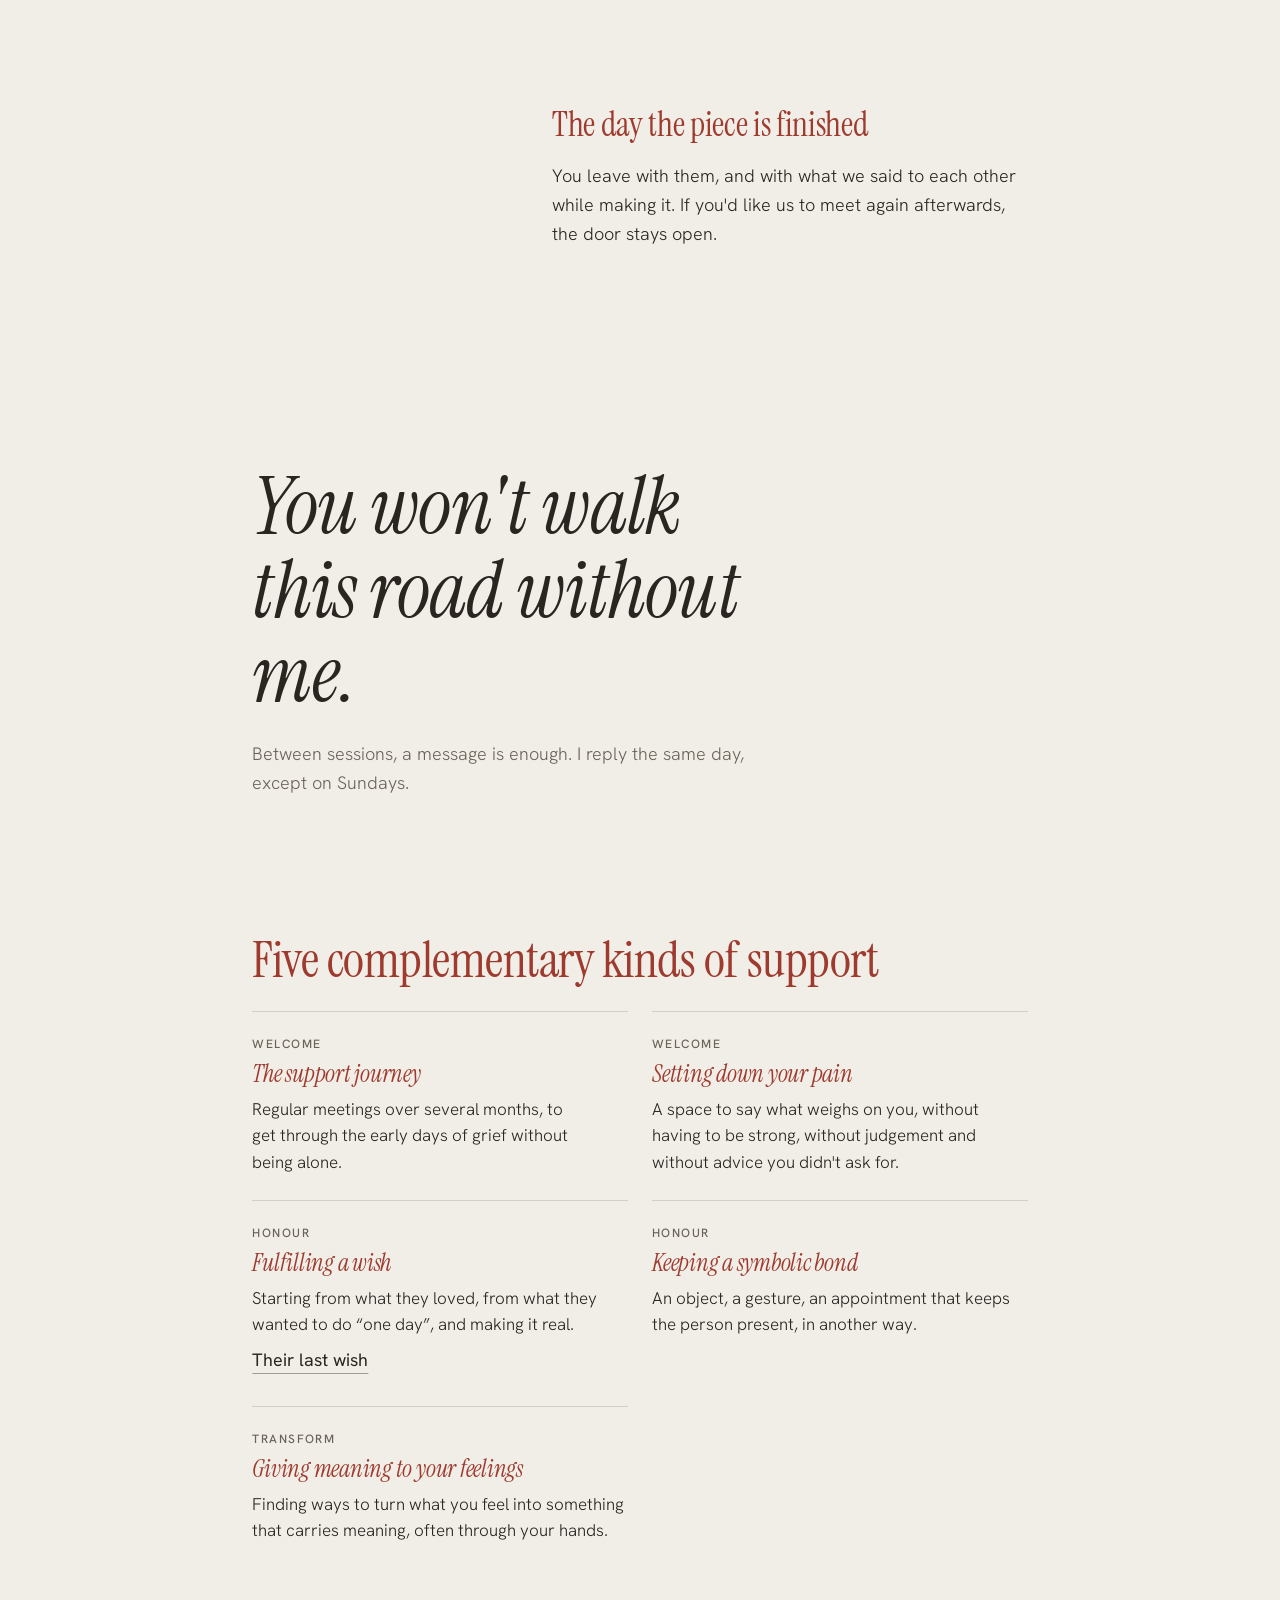
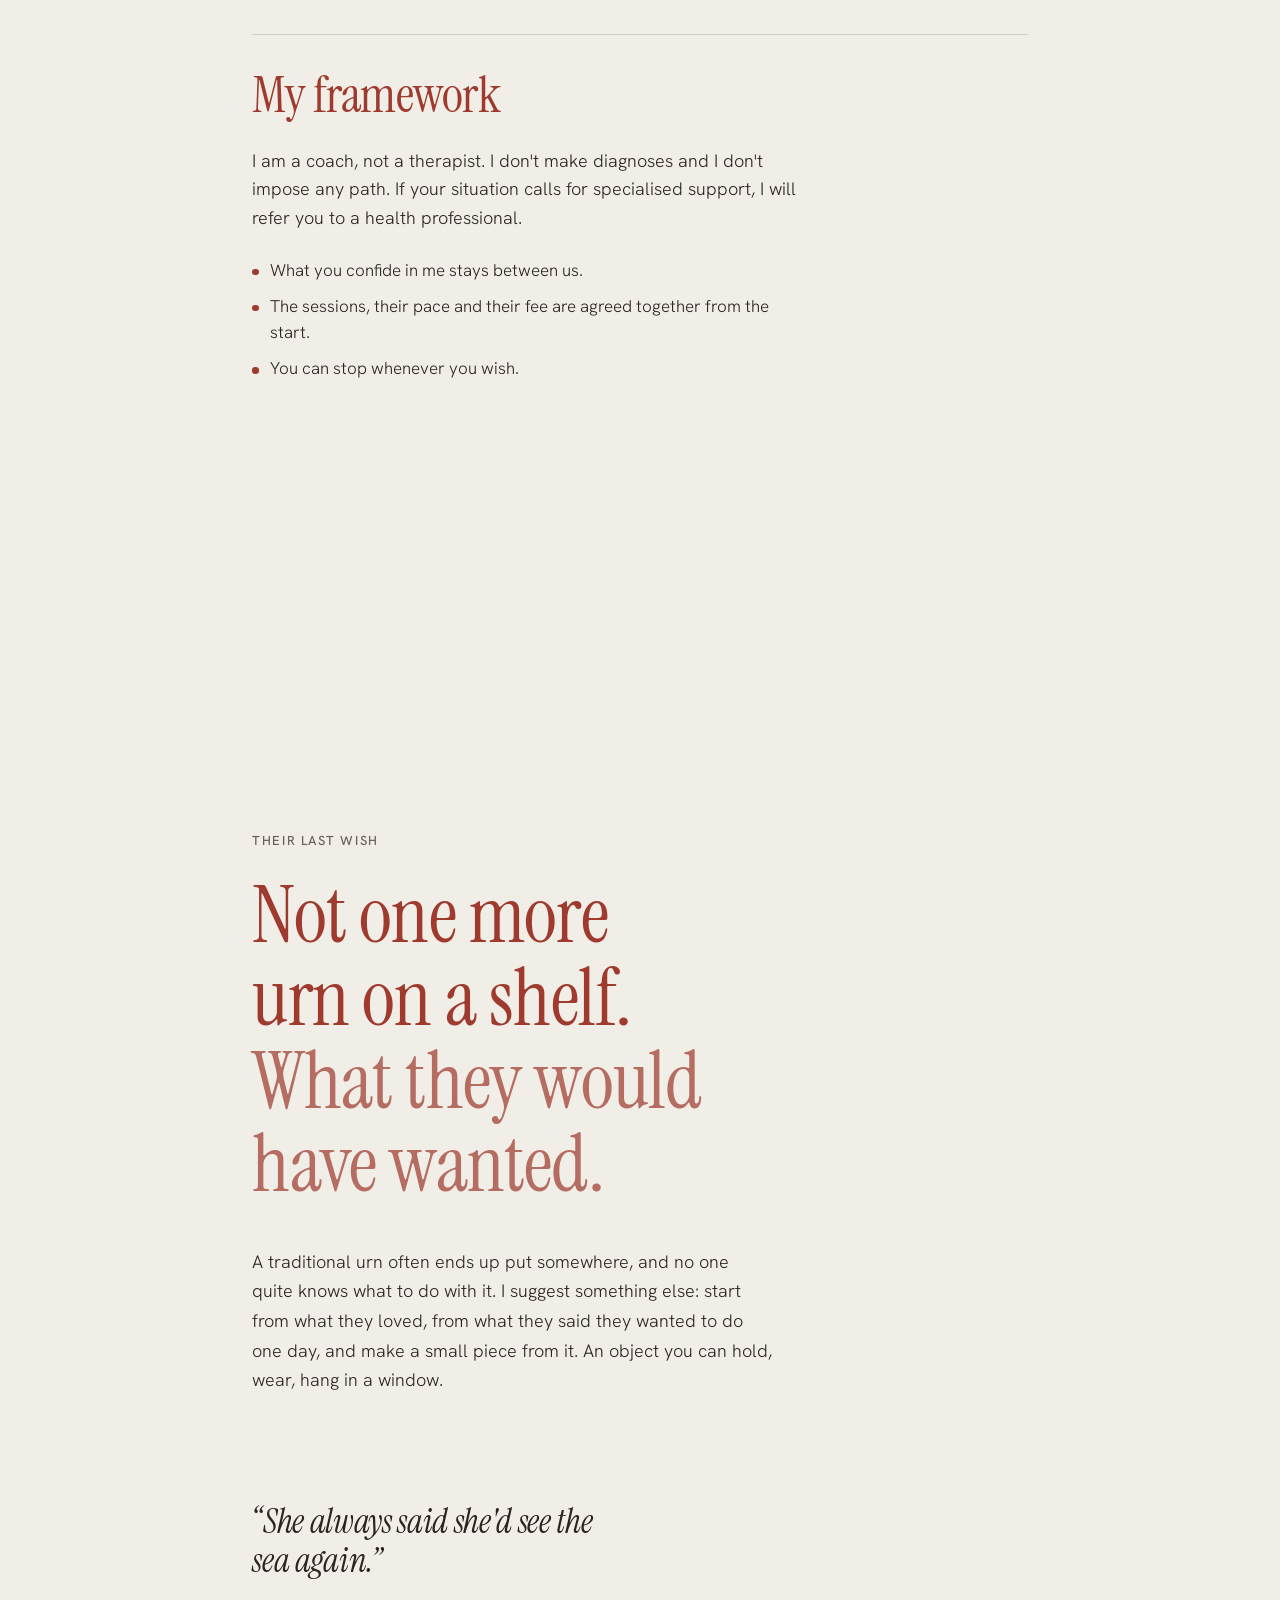
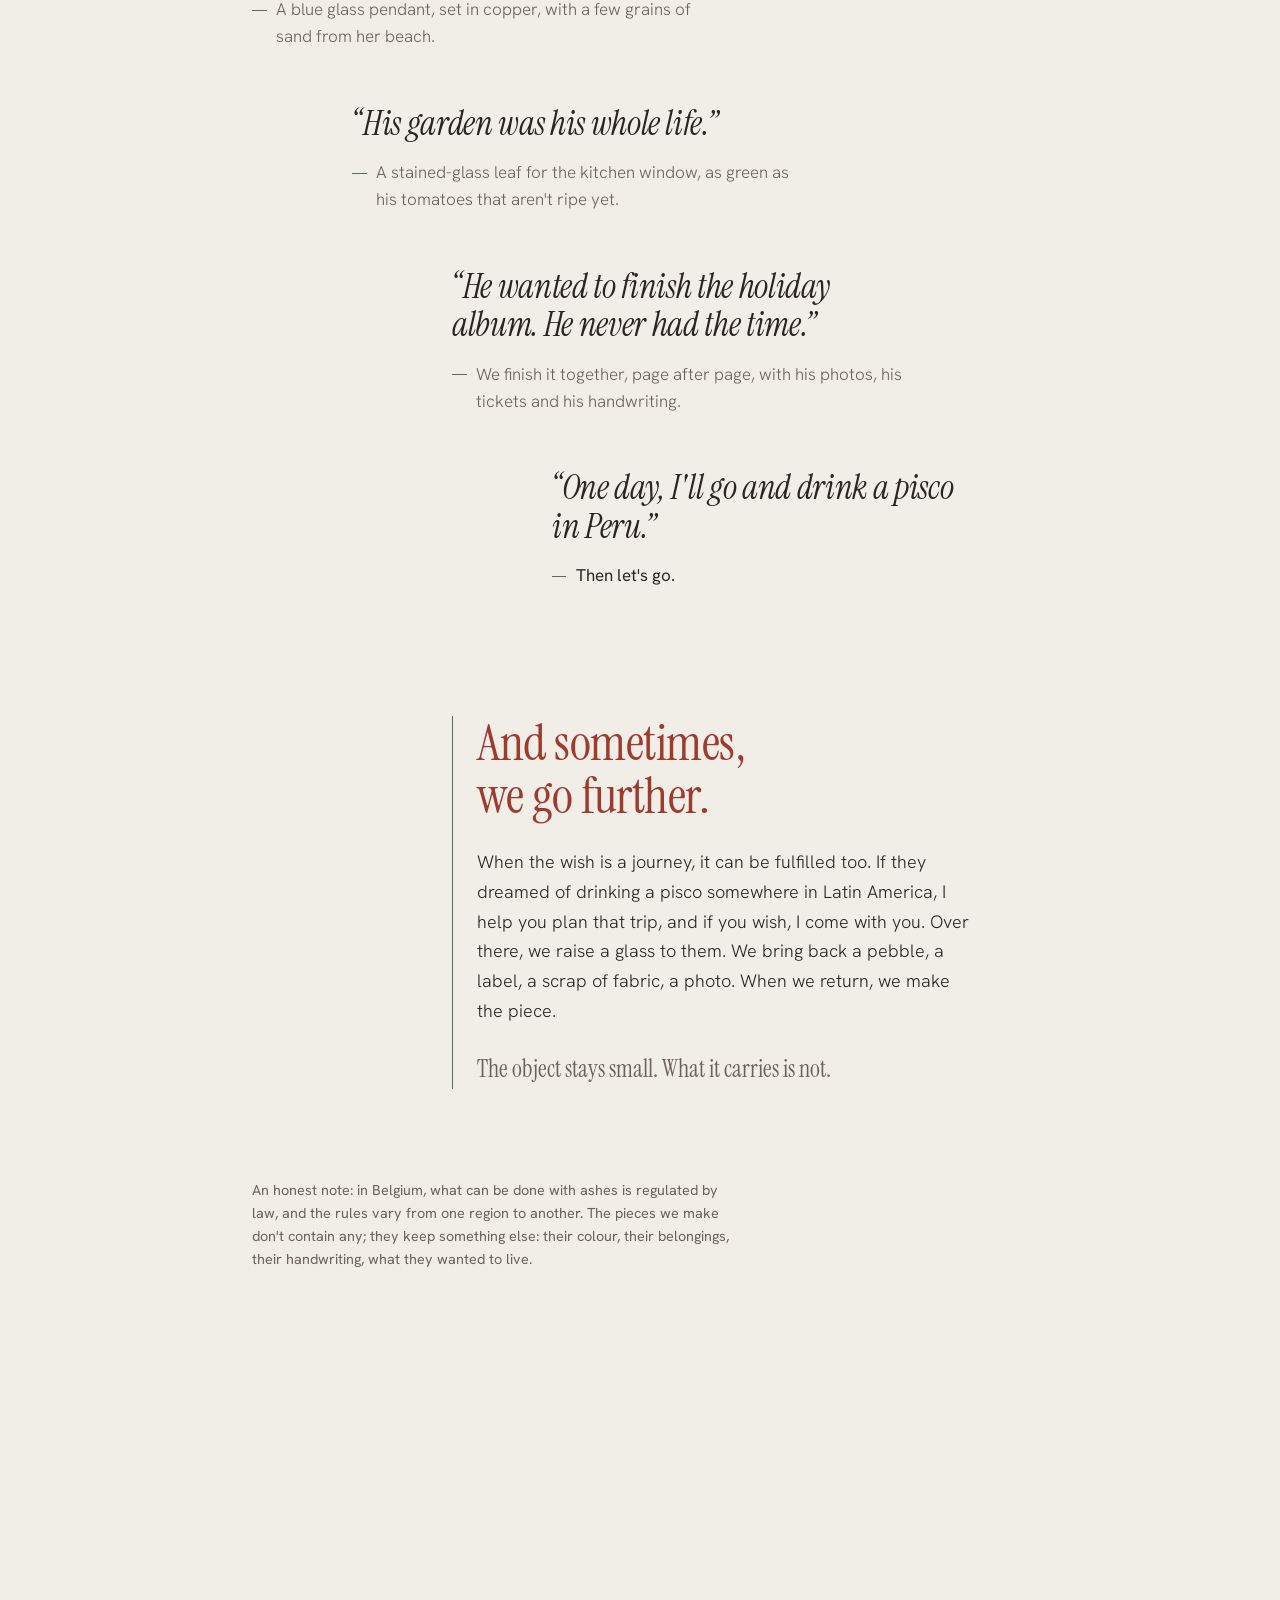
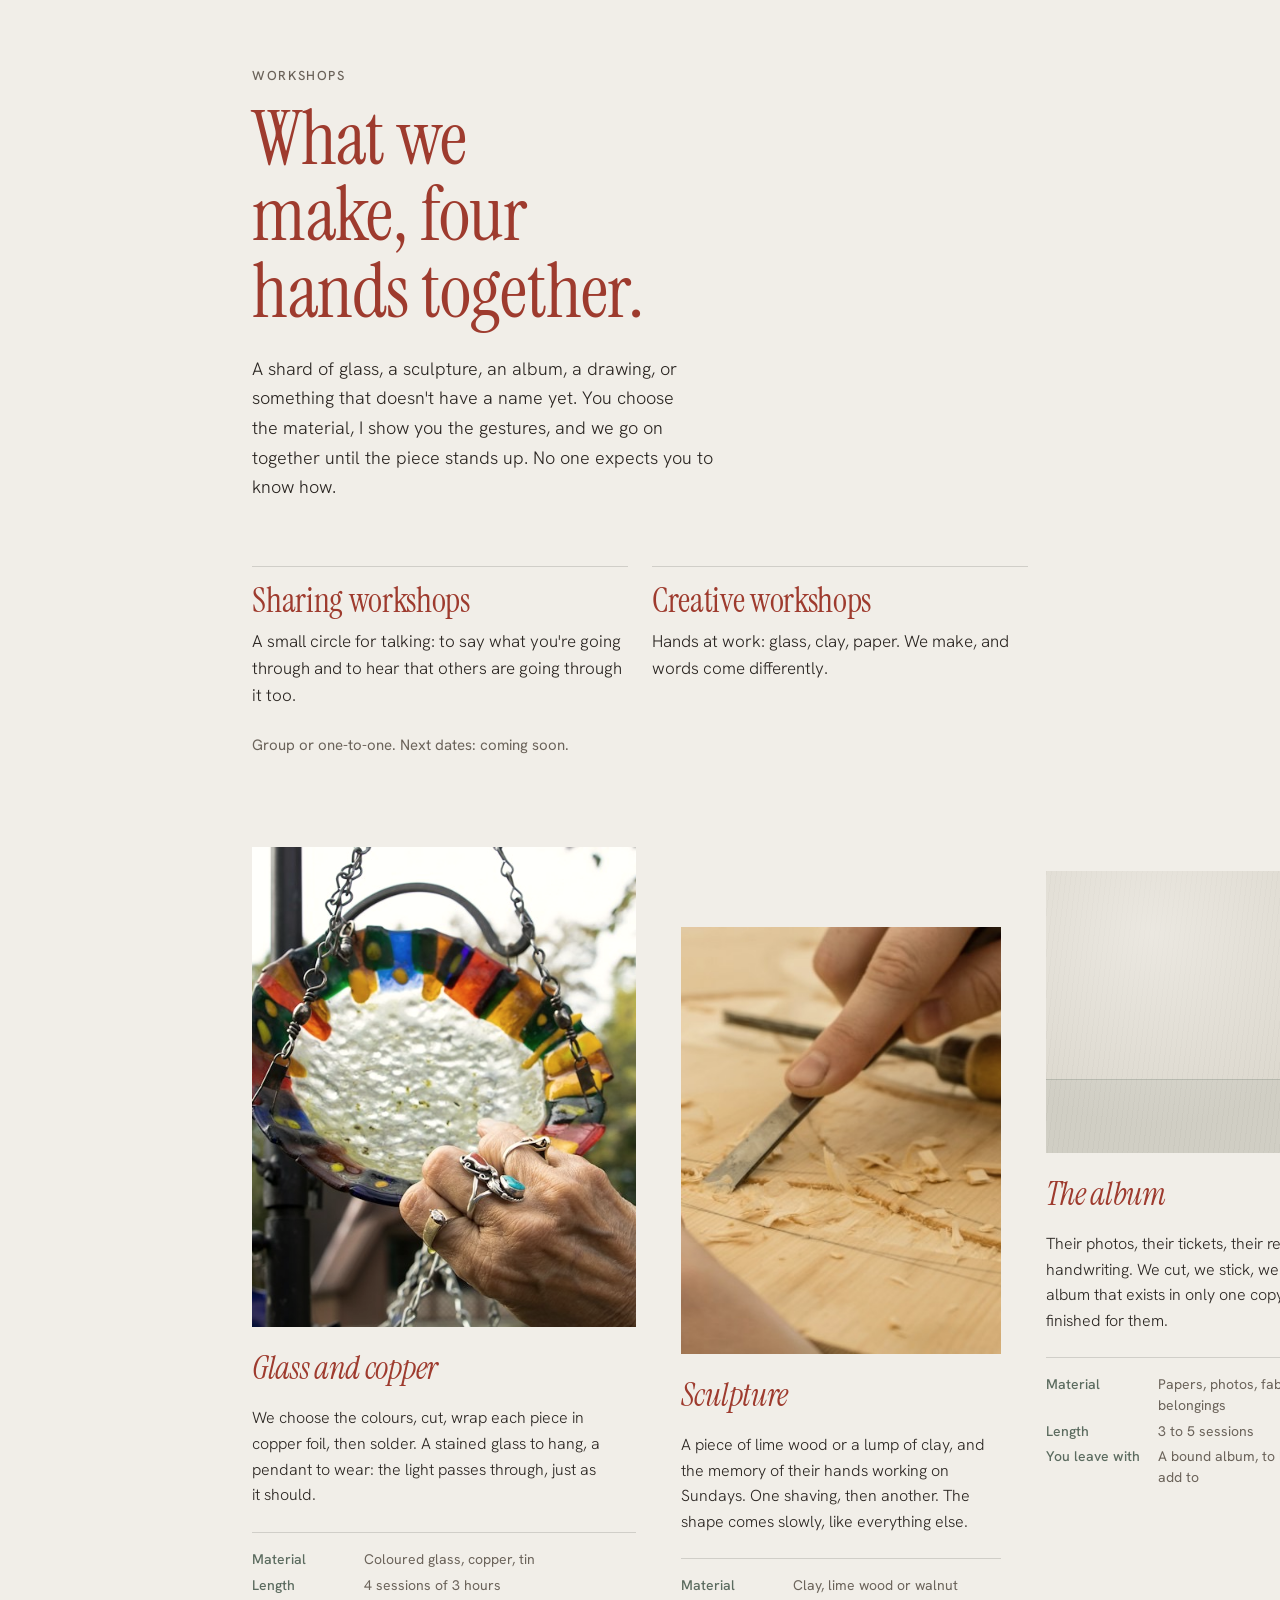
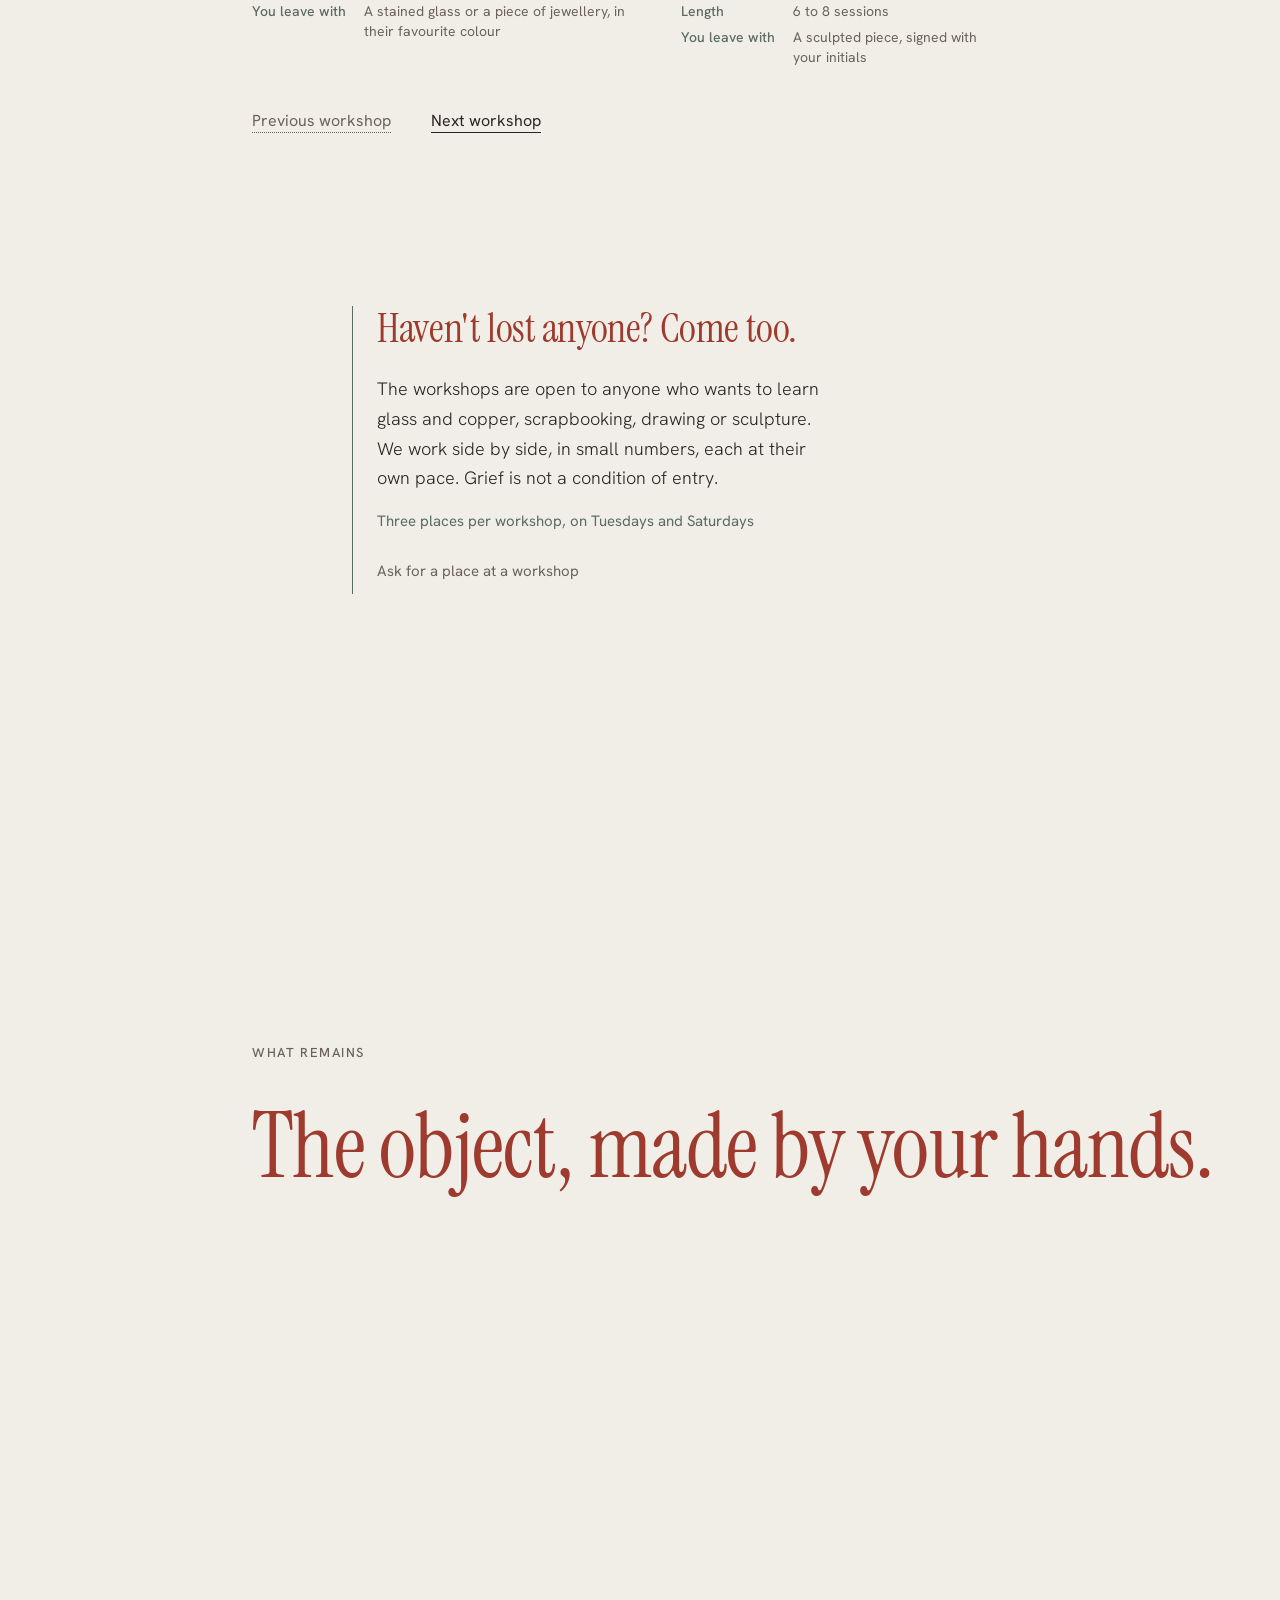
==== commit e1d95043: "New slogan in the hero, add Le lien continue, autrement to Ce qui reste Co-Authored-By: Claude Opus " ====
--- a/index.html
+++ b/index.html
@@ -16,20 +16,20 @@
 <link rel="preconnect" href="https://fonts.googleapis.com">
 <link rel="preconnect" href="https://fonts.gstatic.com" crossorigin>
 <link rel="stylesheet" href="https://fonts.googleapis.com/css2?family=Instrument+Serif:ital,wght@0,400;1,400&amp;family=Hanken+Grotesk:ital,wght@0,300;0,400;0,500;1,300;1,400;1,500&amp;display=swap">
-<link rel="stylesheet" href="styles/base.css">
-<link rel="stylesheet" href="styles/thread.css">
-<link rel="stylesheet" href="styles/chrome.css">
-<link rel="stylesheet" href="styles/hero.css">
-<link rel="stylesheet" href="styles/nathalie.css">
-<link rel="stylesheet" href="styles/piliers.css">
-<link rel="stylesheet" href="styles/accompagnement.css">
-<link rel="stylesheet" href="styles/souhaits.css">
-<link rel="stylesheet" href="styles/ateliers.css">
-<link rel="stylesheet" href="styles/ce-qui-reste.css">
-<link rel="stylesheet" href="styles/rituels.css">
-<link rel="stylesheet" href="styles/boutique.css">
-<link rel="stylesheet" href="styles/contact.css">
-<link rel="stylesheet" href="styles/footer.css">
+<link rel="stylesheet" href="styles/base.css?v=20261117b">
+<link rel="stylesheet" href="styles/thread.css?v=20261117b">
+<link rel="stylesheet" href="styles/chrome.css?v=20261117b">
+<link rel="stylesheet" href="styles/hero.css?v=20261117b">
+<link rel="stylesheet" href="styles/nathalie.css?v=20261117b">
+<link rel="stylesheet" href="styles/piliers.css?v=20261117b">
+<link rel="stylesheet" href="styles/accompagnement.css?v=20261117b">
+<link rel="stylesheet" href="styles/souhaits.css?v=20261117b">
+<link rel="stylesheet" href="styles/ateliers.css?v=20261117b">
+<link rel="stylesheet" href="styles/ce-qui-reste.css?v=20261117b">
+<link rel="stylesheet" href="styles/rituels.css?v=20261117b">
+<link rel="stylesheet" href="styles/boutique.css?v=20261117b">
+<link rel="stylesheet" href="styles/contact.css?v=20261117b">
+<link rel="stylesheet" href="styles/footer.css?v=20261117b">
 </head>
 <body>
 <header class="site-bar" data-site-bar>
@@ -82,7 +82,7 @@
   <!-- The name, exactly as written: never transformed, never translated -->
   <h1 id="hero-title" class="hero-title" translate="no" data-fade>Fil de vie</h1>
 
-  <p data-i18n="hero.heroLede" class="hero-lede" data-fade>Quelqu'un vous a quitté. Gardez-le entre vos mains.</p>
+  <p data-i18n="hero.heroLede" class="hero-lede" data-fade>Honorer hier. Accueillir aujourd’hui. Créer demain.</p>
 
   <div class="hero-letter" data-fade>
     <p data-i18n="hero.heroLetterP">Je suis Nathalie. Après une perte, je marche à vos côtés, des premières semaines jusqu'à l'objet terminé. Plutôt qu'une urne de plus sur un meuble, on fabrique ensemble une petite pièce qui lui ressemble et qui exauce un peu son dernier souhait&nbsp;: un éclat de verre serti de cuivre, une sculpture, un album, un dessin. On le fait à quatre mains, et on prend le temps de parler de ce qui pèse.</p>
@@ -488,6 +488,7 @@
     <p data-i18n="ceQuiReste.cqrTextP1">À la fin de l'atelier, vous repartez avec ce que vous avez fait. Pas un objet parfait&nbsp;: le vôtre, avec la marque de vos doigts, la soudure un peu épaisse, le morceau de verre qu'on a recoupé deux fois.</p>
     <p data-i18n="ceQuiReste.cqrTextP2">Il garde deux mémoires à la fois. Celle de la personne, qu'on retrouve un peu dans sa forme, sa couleur, ce qu'elle aimait. Et celle des heures passées à le faire, à parler d'elle, à se taire aussi.</p>
     <p data-i18n="ceQuiReste.cqrAside" class="cqr-aside">On ne le range pas. On le pose là où l'on passe.</p>
+    <p data-i18n="ceQuiReste.cqrBond" class="cqr-bond">Le lien continue, autrement.</p>
     <a data-i18n="ceQuiReste.cqrNext" class="cqr-next" href="#ecrire">Lui écrire, quand ce sera le moment</a>
   </div>
 </section>
@@ -708,13 +709,13 @@
     <li><a data-i18n="nav.book" class="cb-write" href="#reserver">Réserver</a></li>
   </ul>
 </aside>
-<script src="scripts/i18n.js"></script>
-<script src="scripts/site.js"></script>
-<script src="scripts/thread.js"></script>
-<script src="scripts/ateliers.js"></script>
-<script src="scripts/shop.js"></script>
-<script src="scripts/contact-ritual.js"></script>
-<script src="scripts/contact.js"></script>
-<script src="scripts/footer.js"></script>
+<script src="scripts/i18n.js?v=20261117b"></script>
+<script src="scripts/site.js?v=20261117b"></script>
+<script src="scripts/thread.js?v=20261117b"></script>
+<script src="scripts/ateliers.js?v=20261117b"></script>
+<script src="scripts/shop.js?v=20261117b"></script>
+<script src="scripts/contact-ritual.js?v=20261117b"></script>
+<script src="scripts/contact.js?v=20261117b"></script>
+<script src="scripts/footer.js?v=20261117b"></script>
 </body>
 </html>
--- a/styles/ce-qui-reste.css
+++ b/styles/ce-qui-reste.css
@@ -159,3 +159,14 @@
      three columns further right, keeping the diagonal descent */
   #ce-qui-reste .cqr-text { grid-column: 6 / 11; max-width: 46ch; margin-top: clamp(3rem, 9vh, 6rem); }
 }
+
+/* Nathalie's line: the bond goes on, in the thread's colour, right under the aside */
+#ce-qui-reste .cqr-text .cqr-bond {
+  margin-top: var(--space-1);
+  font-family: var(--font-display);
+  font-style: italic;
+  font-weight: 400;
+  font-size: var(--step-2);
+  line-height: 1.15;
+  color: var(--accent);
+}
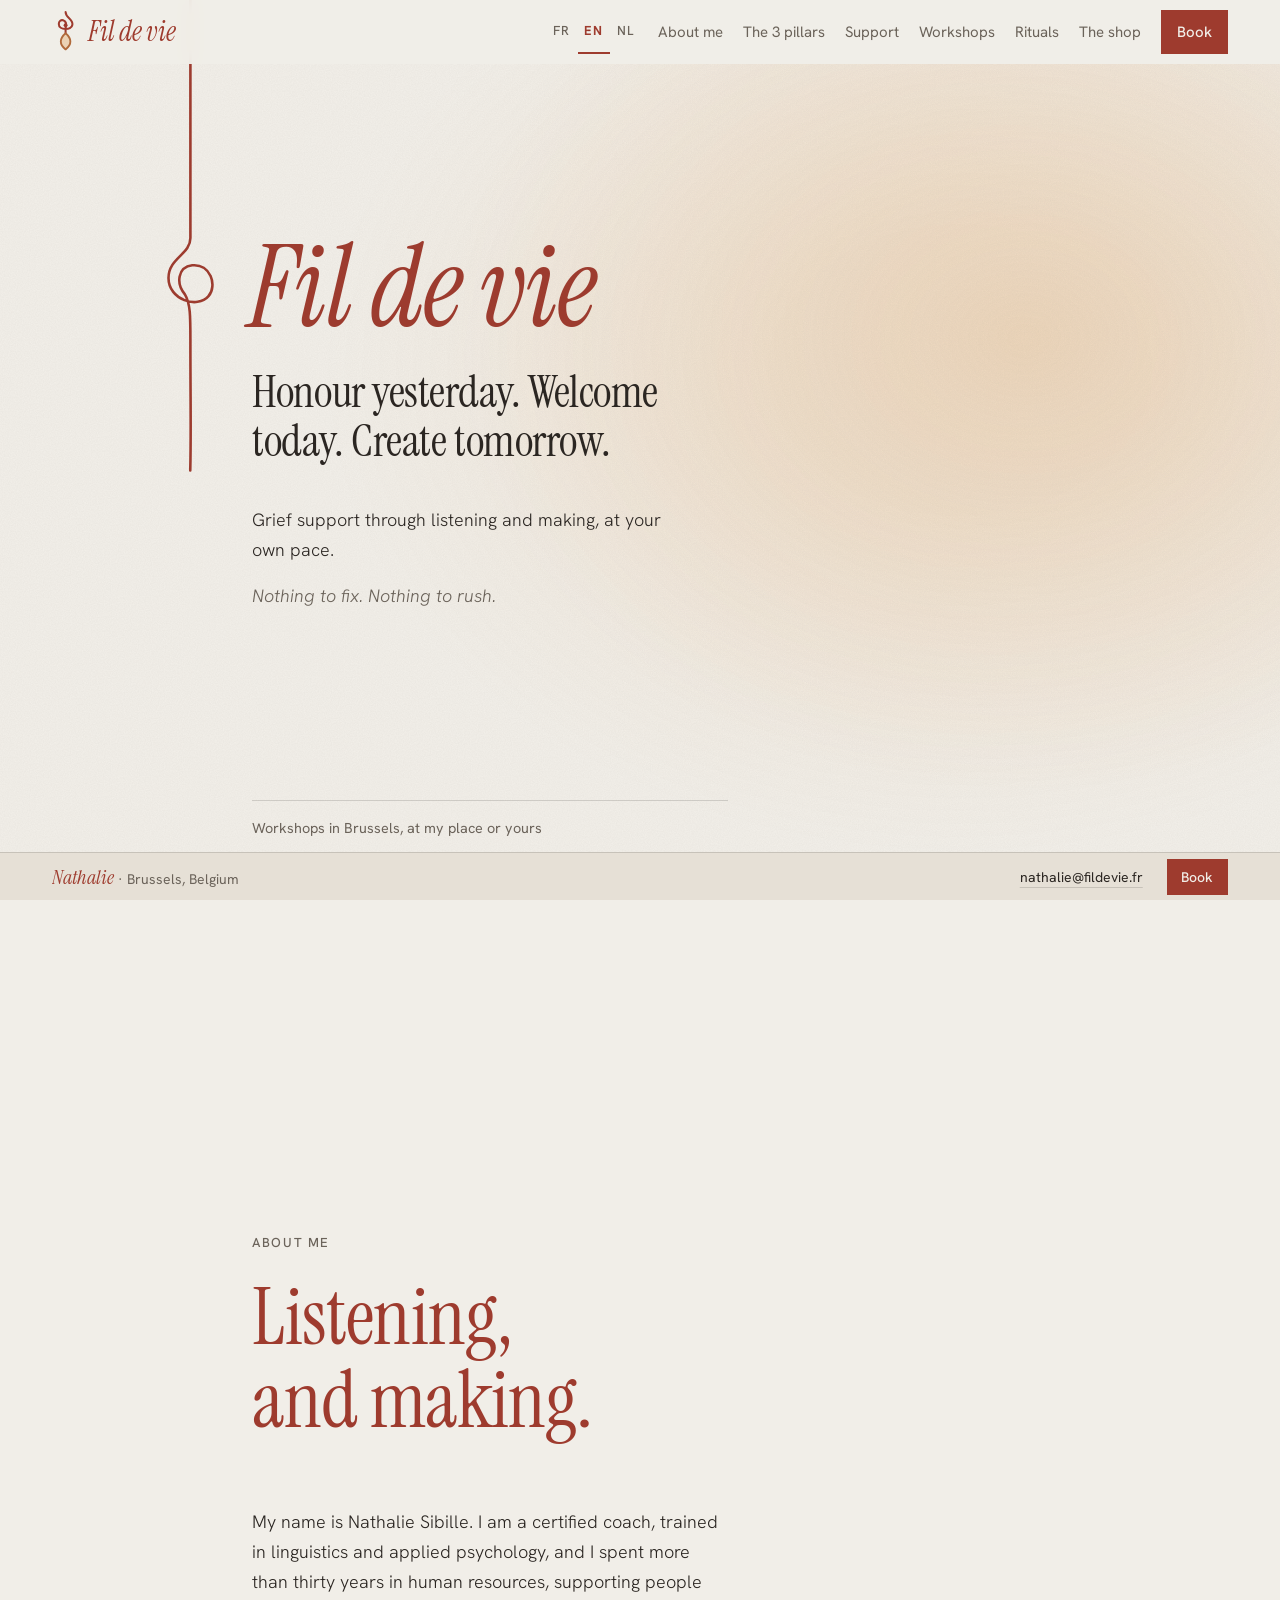
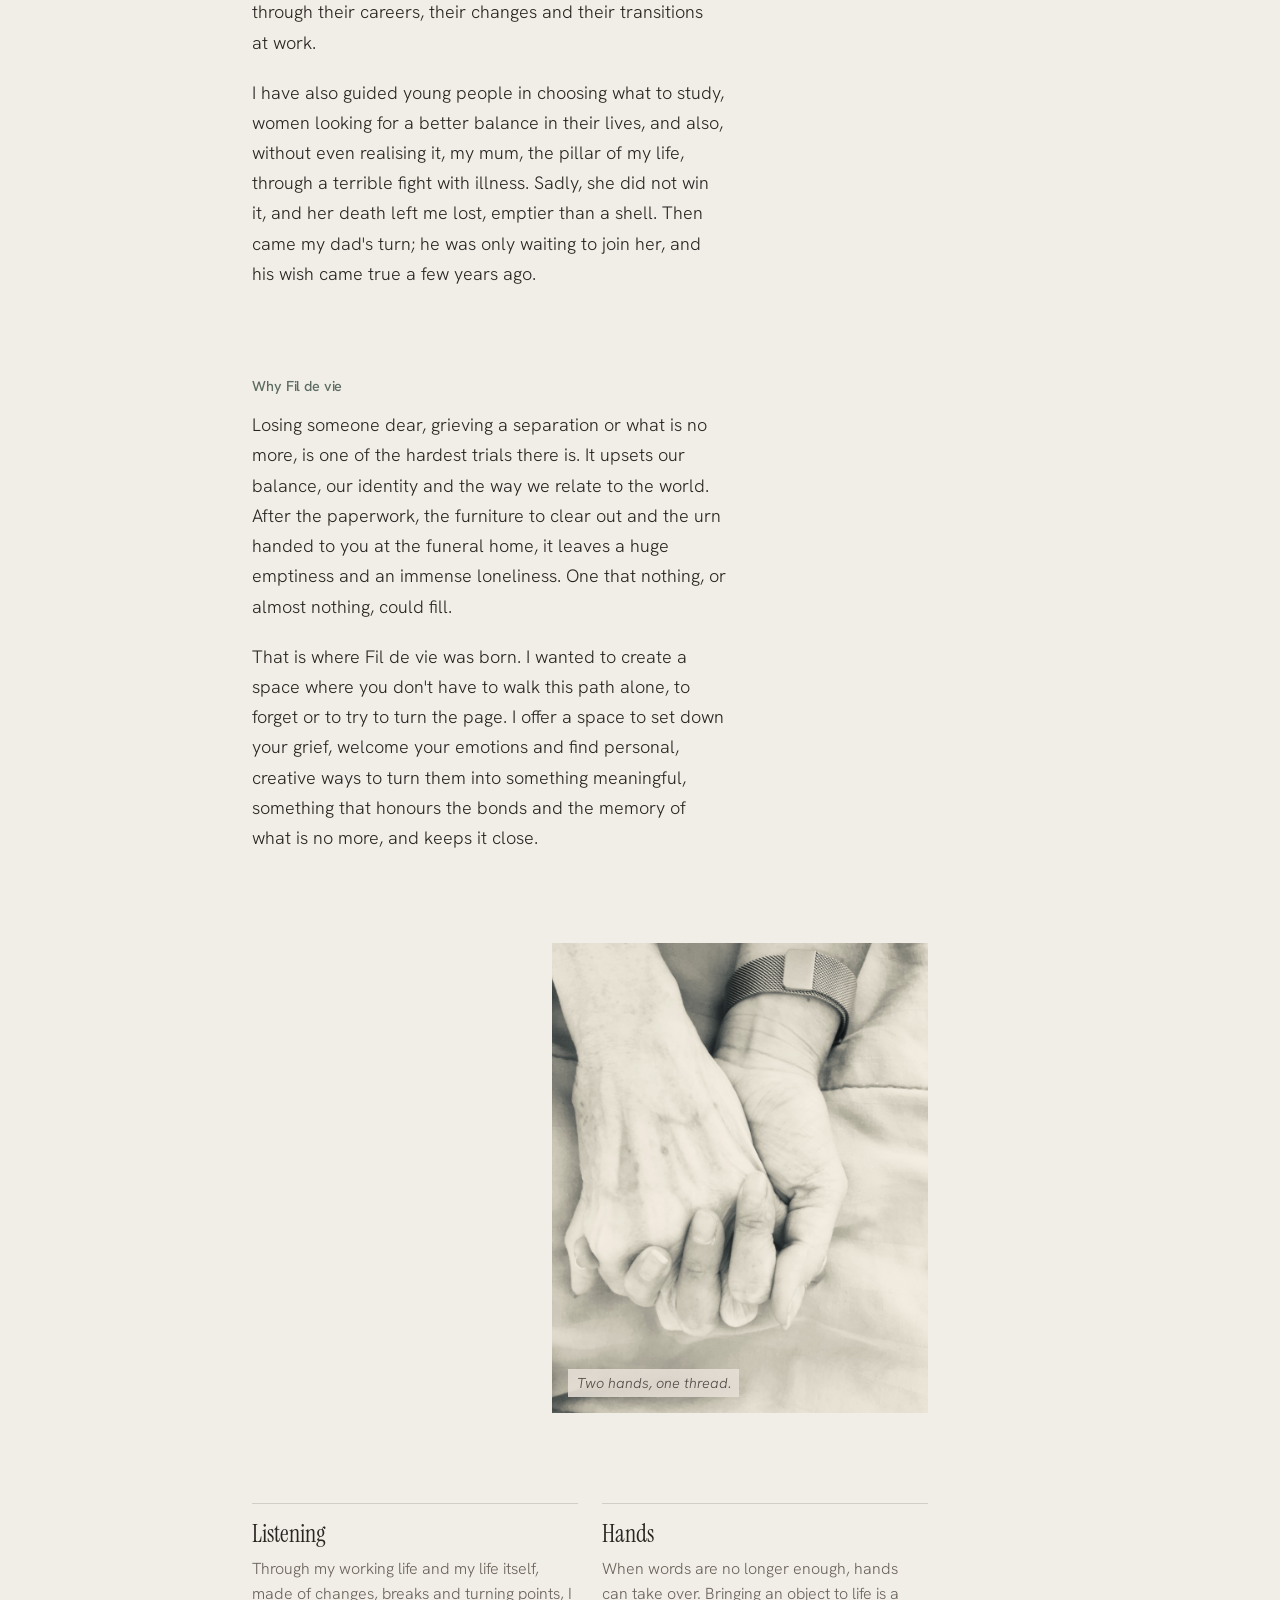
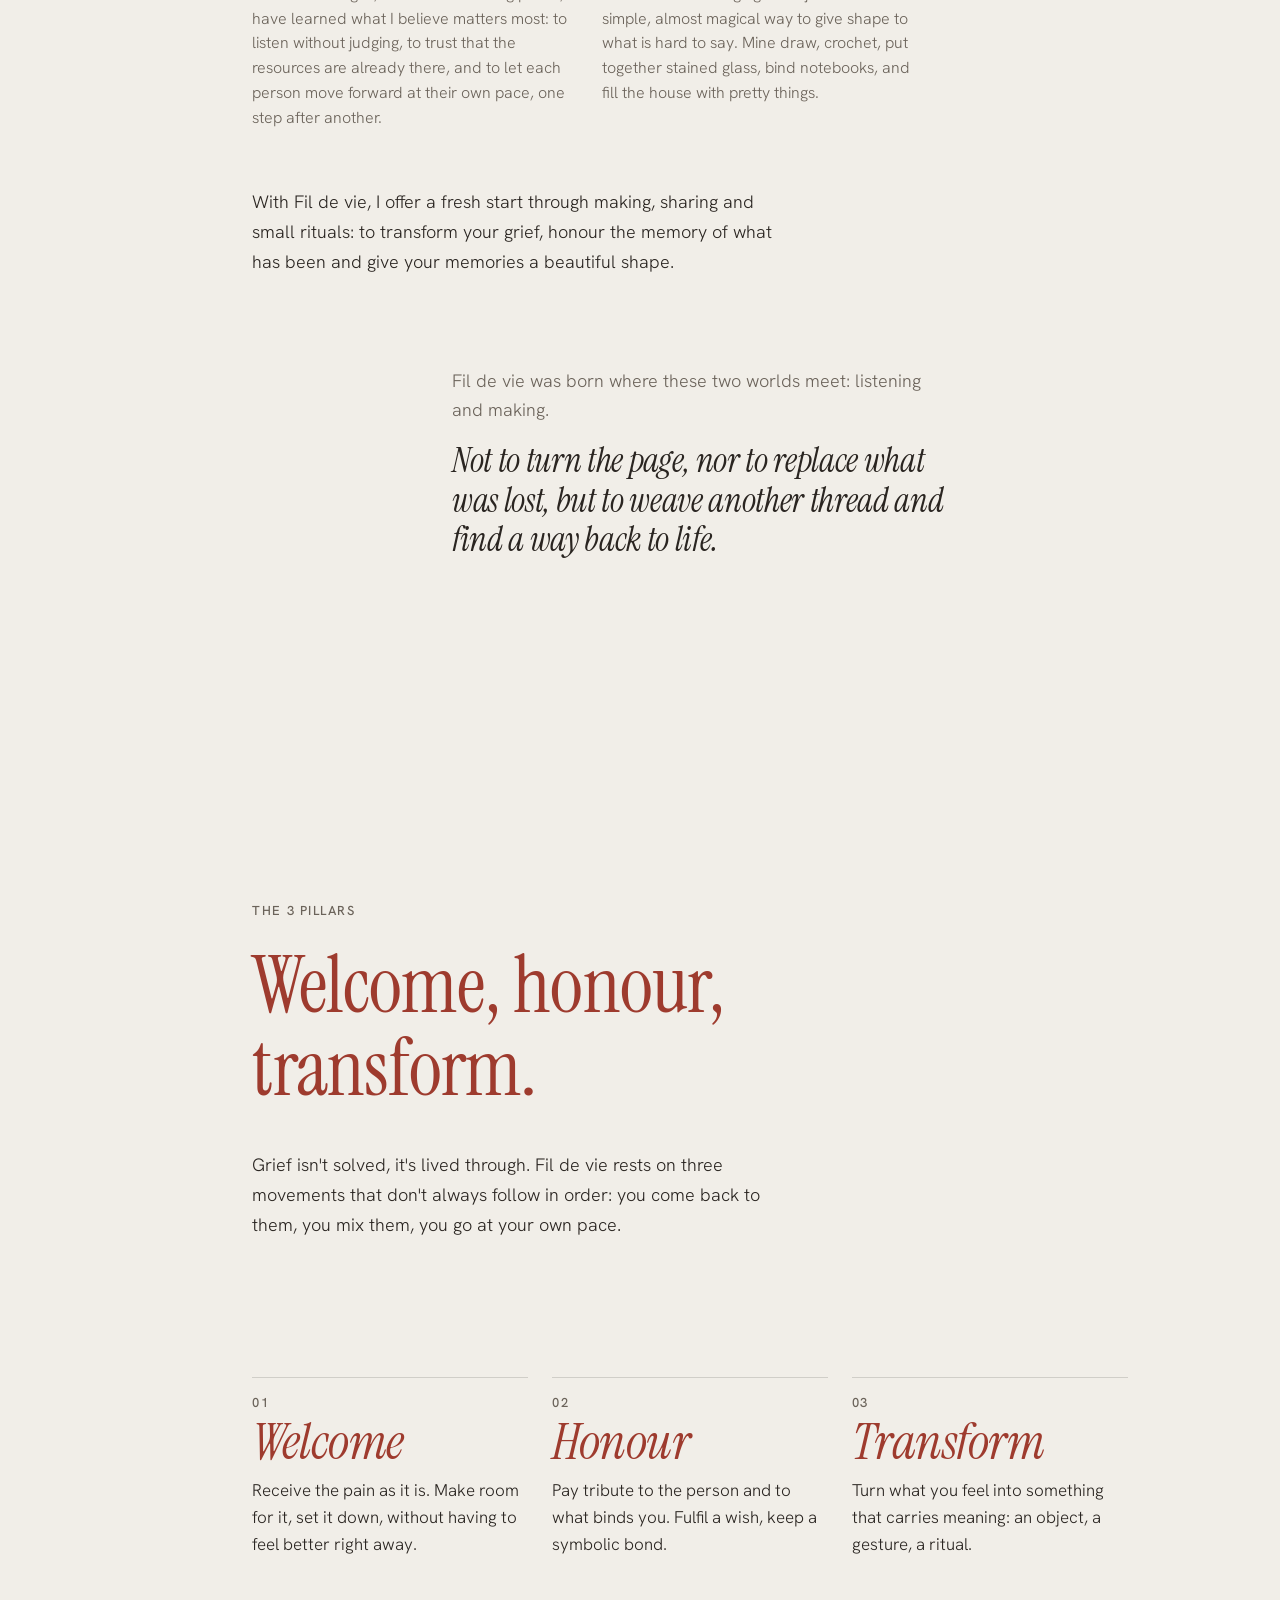
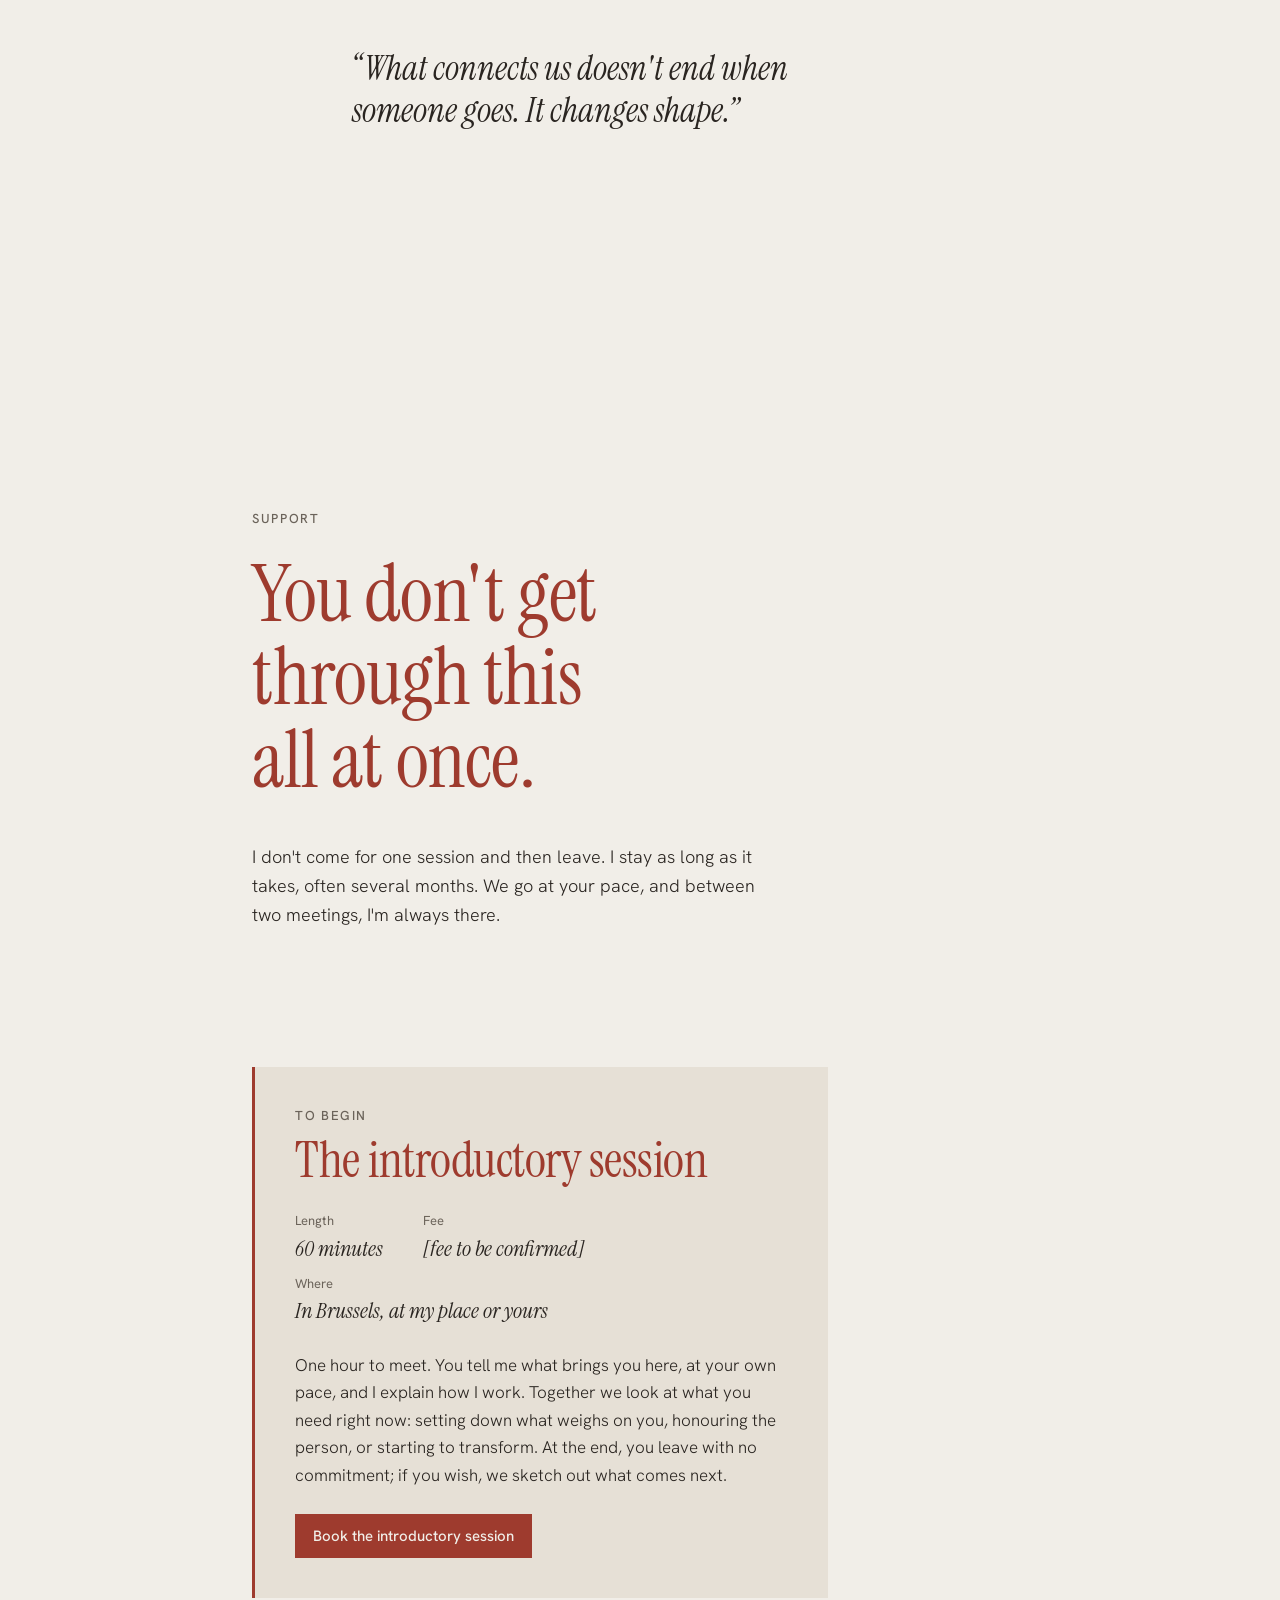
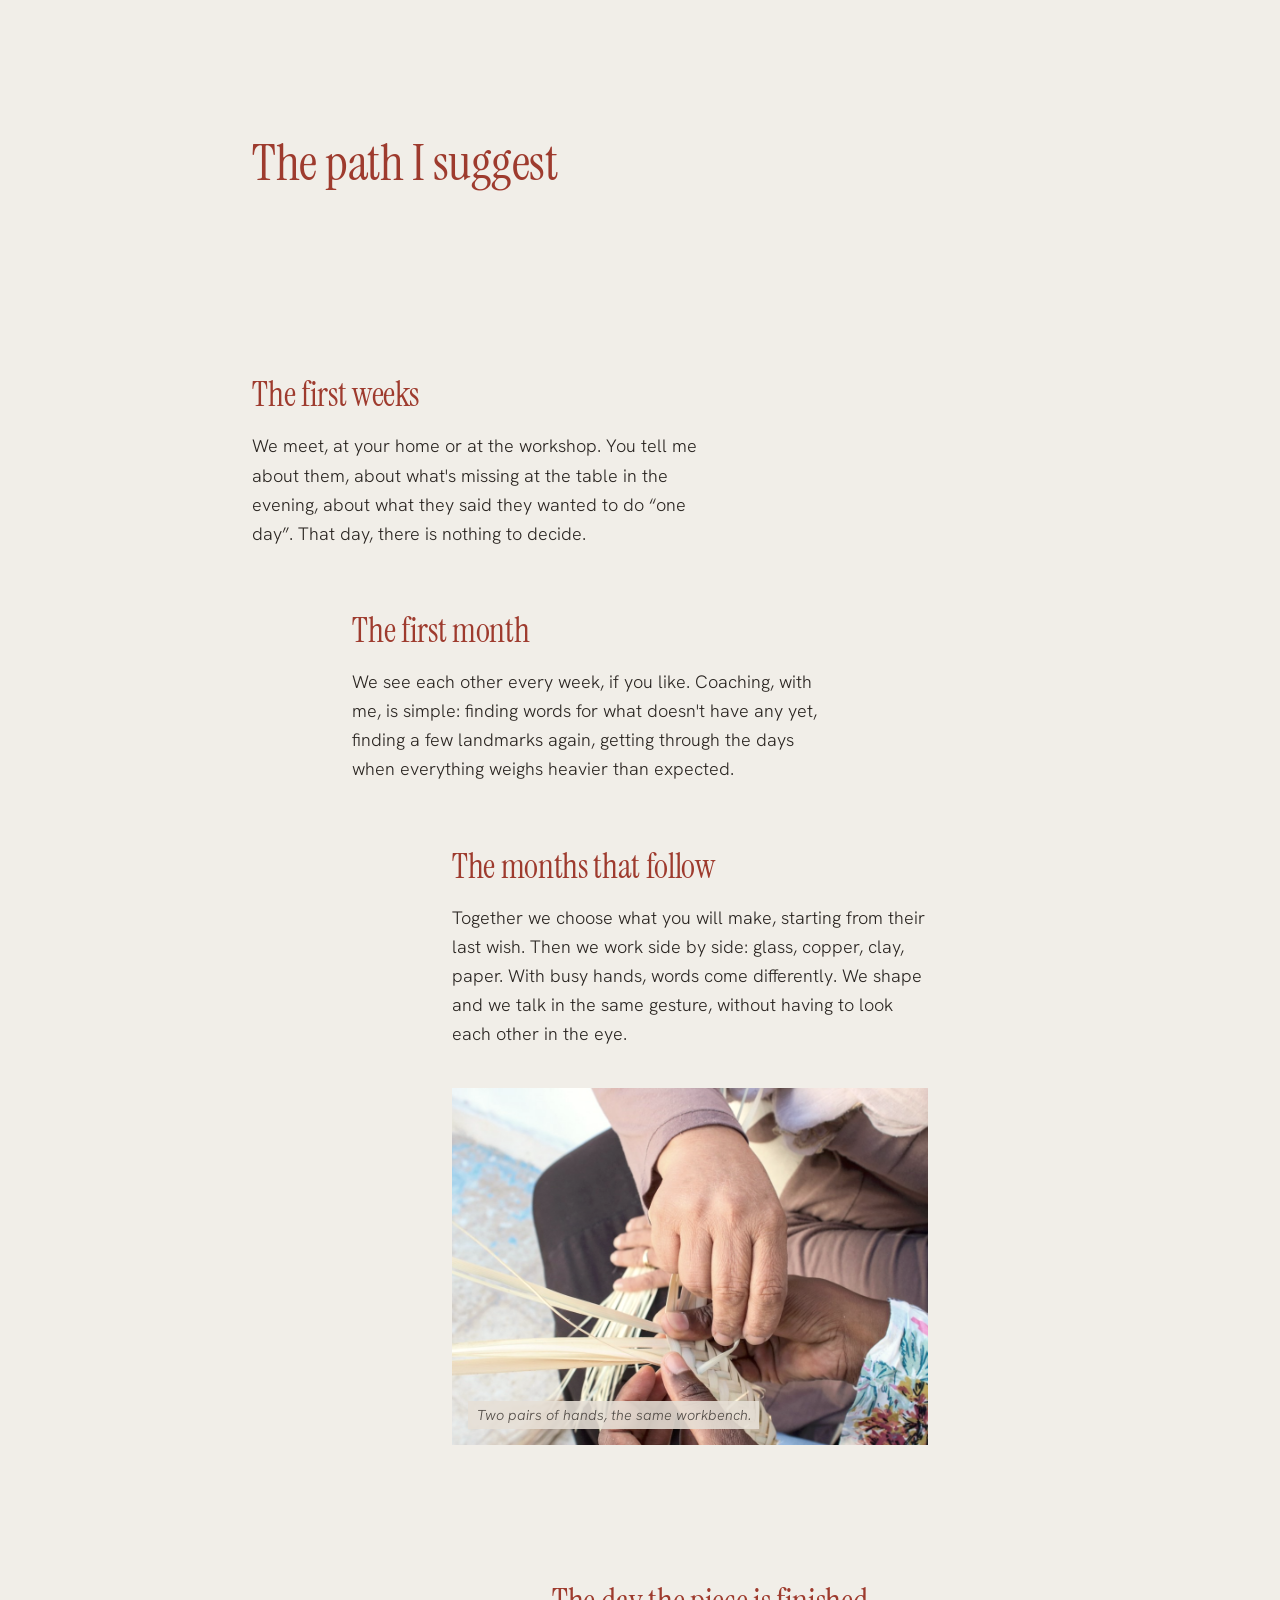
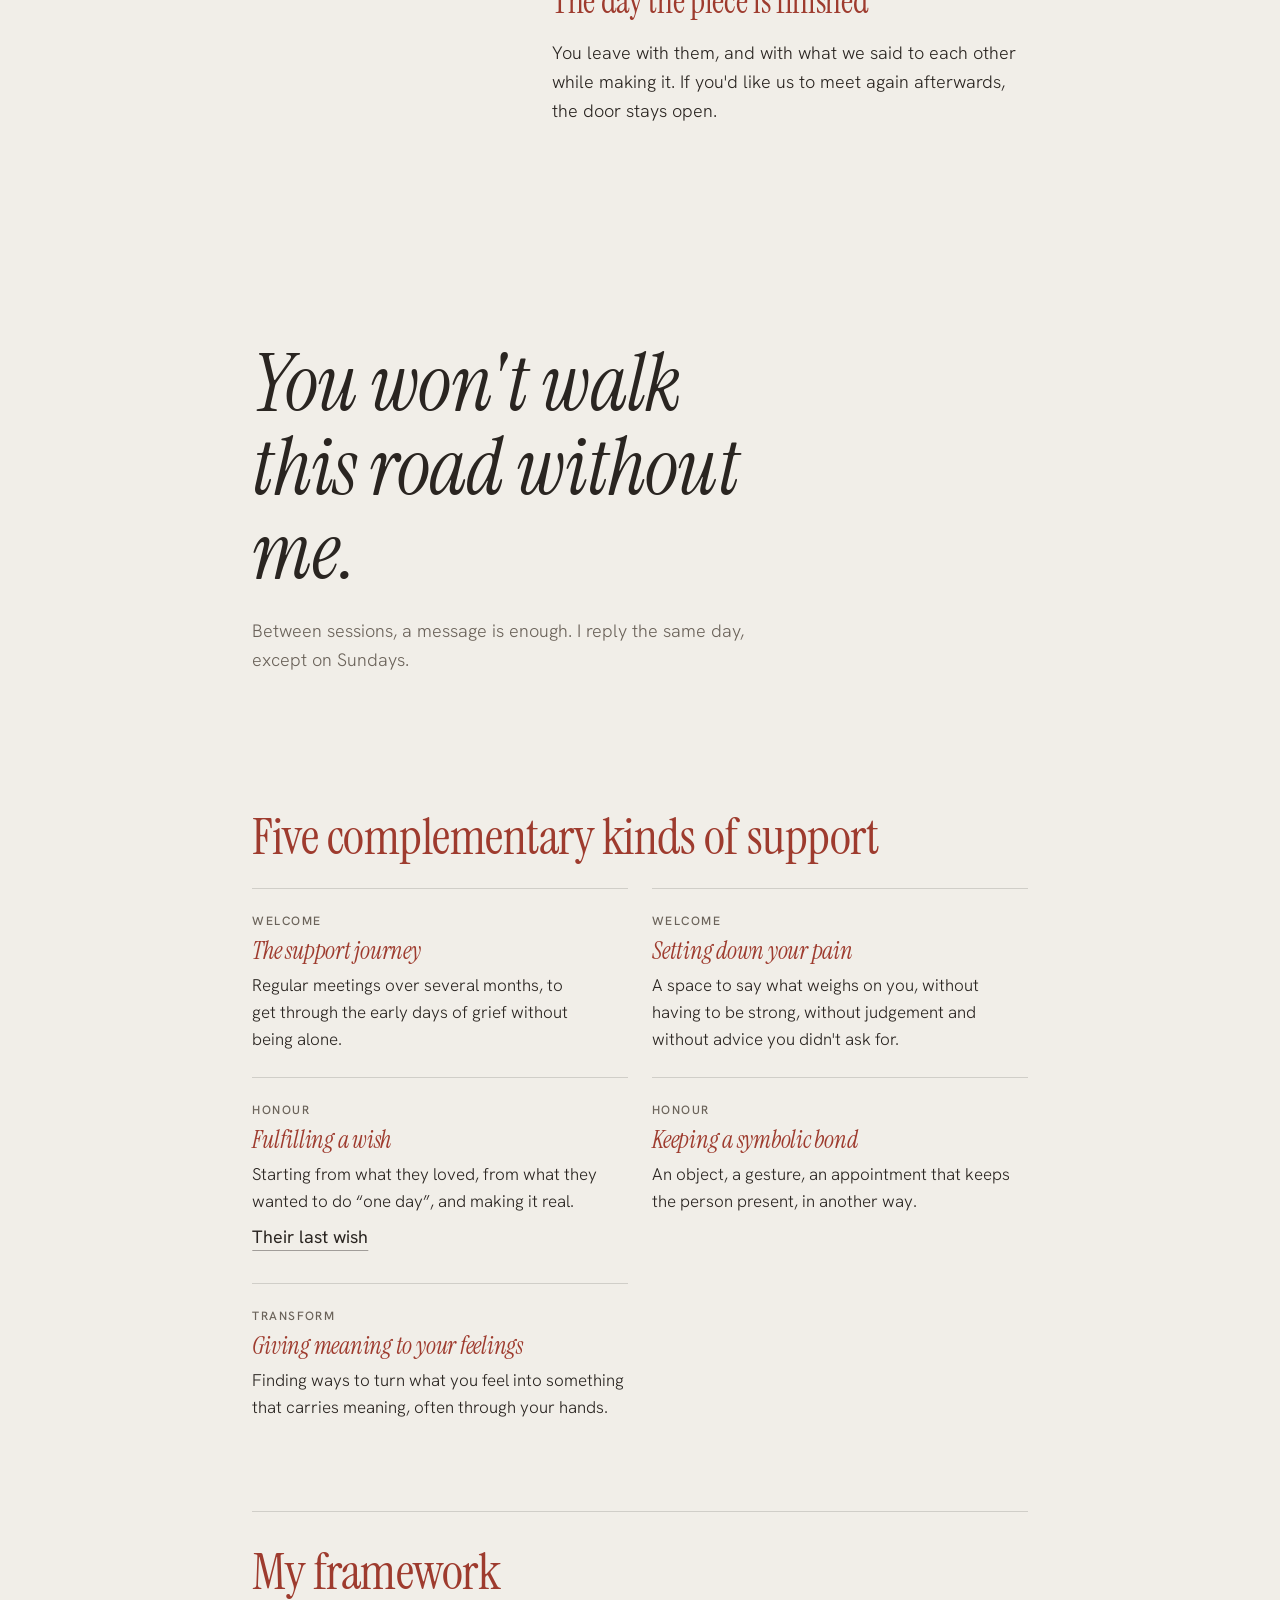
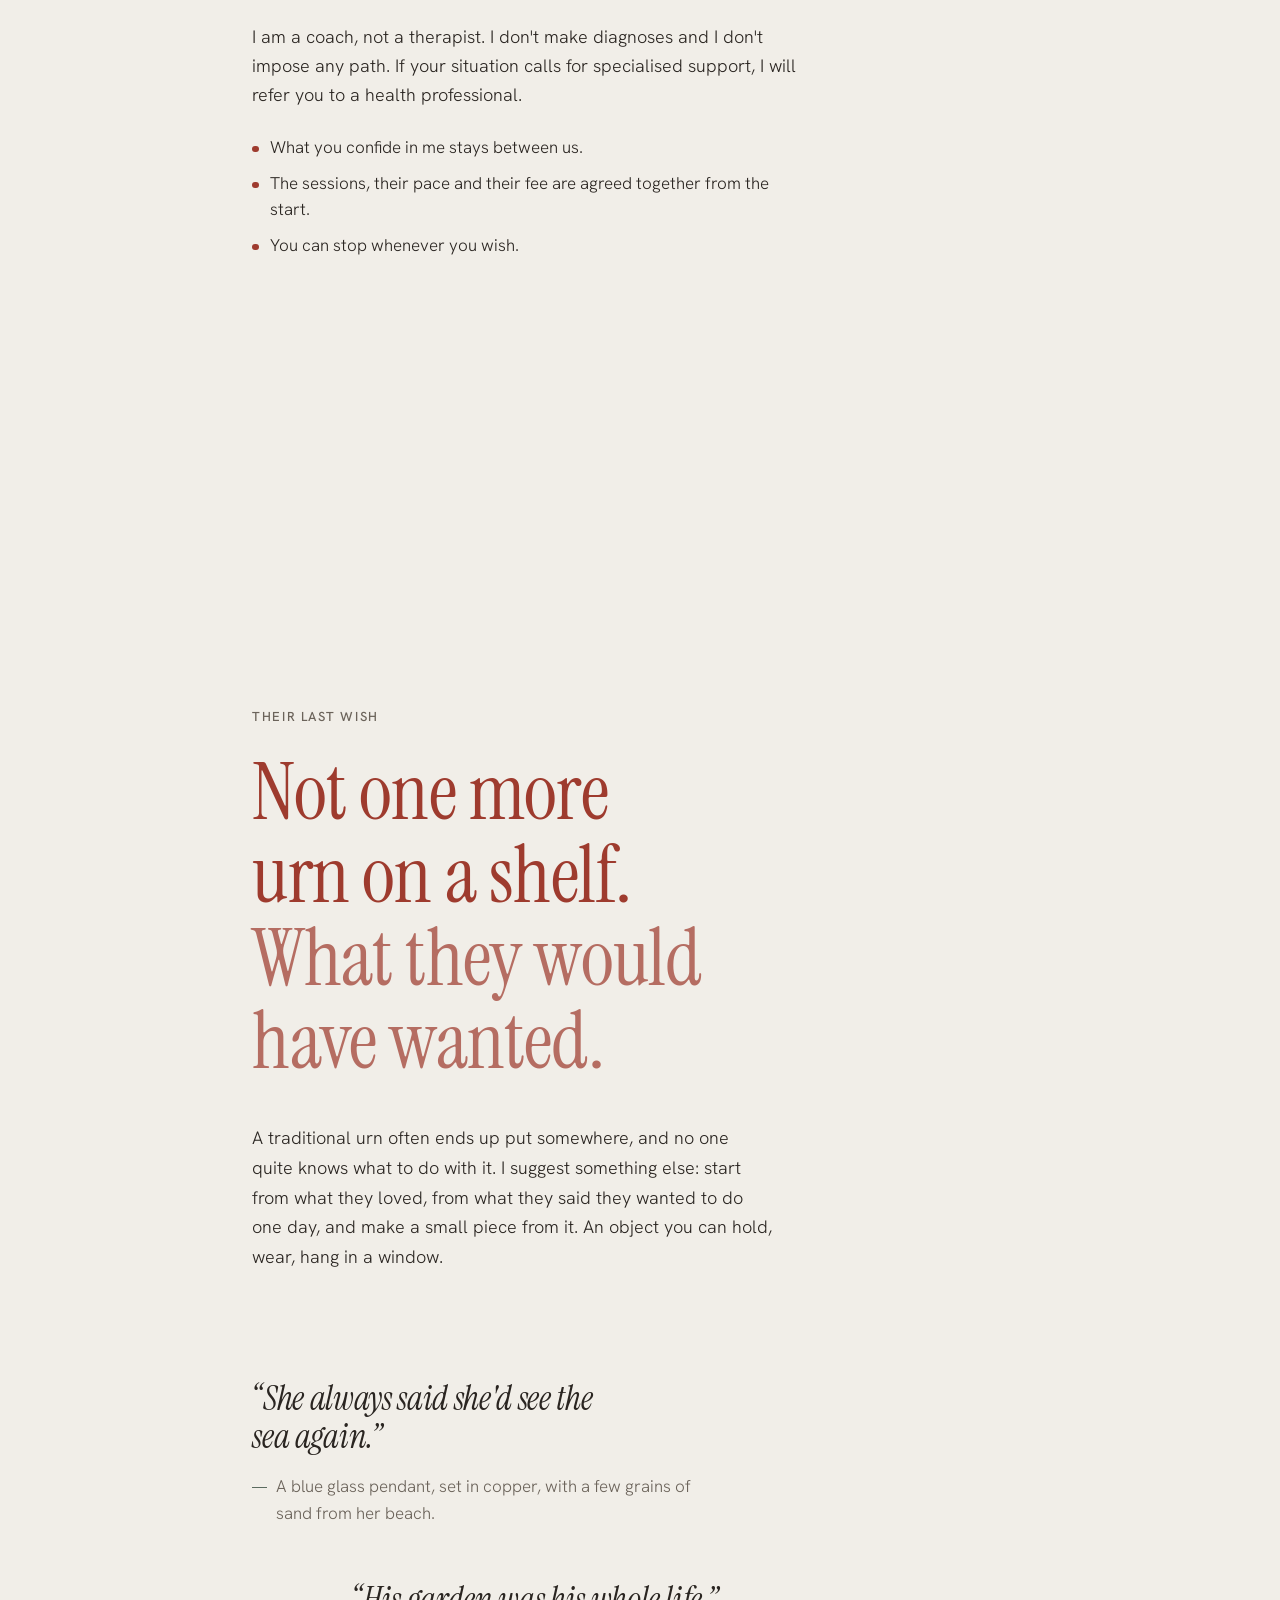
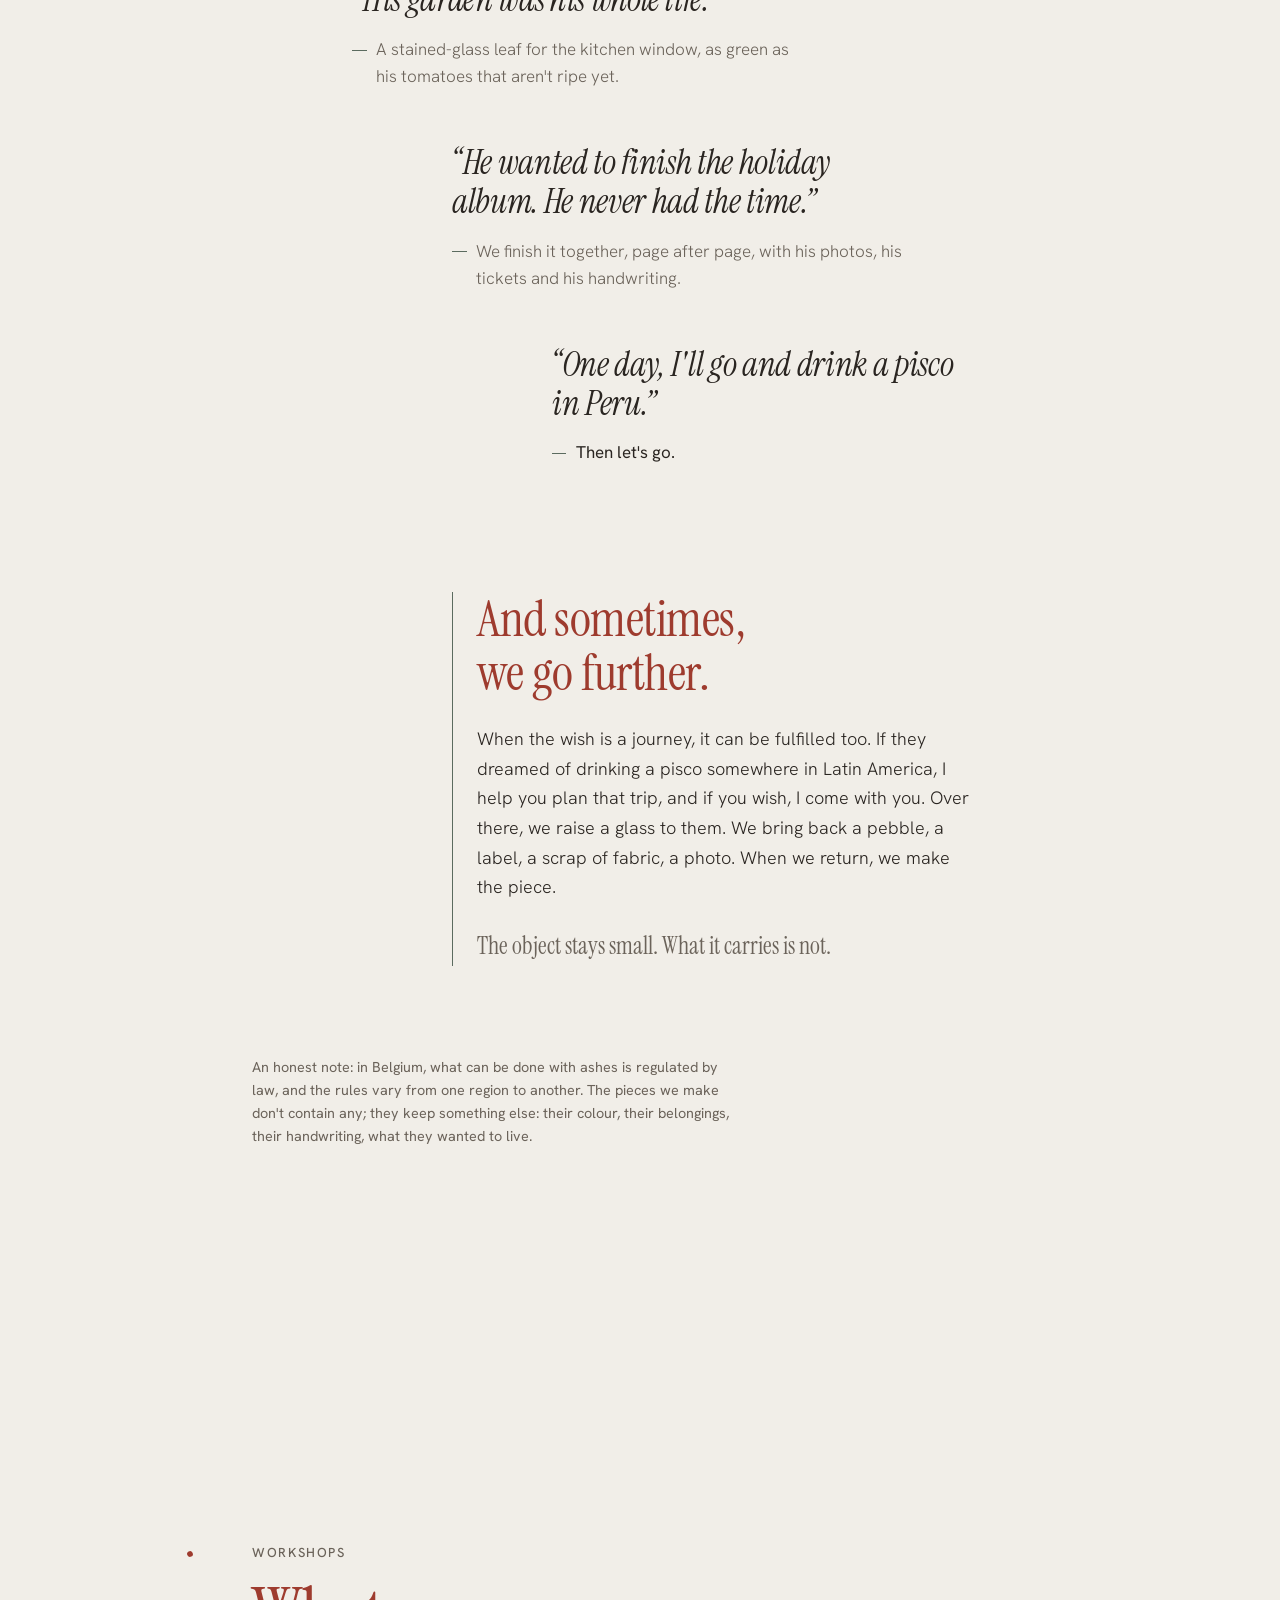
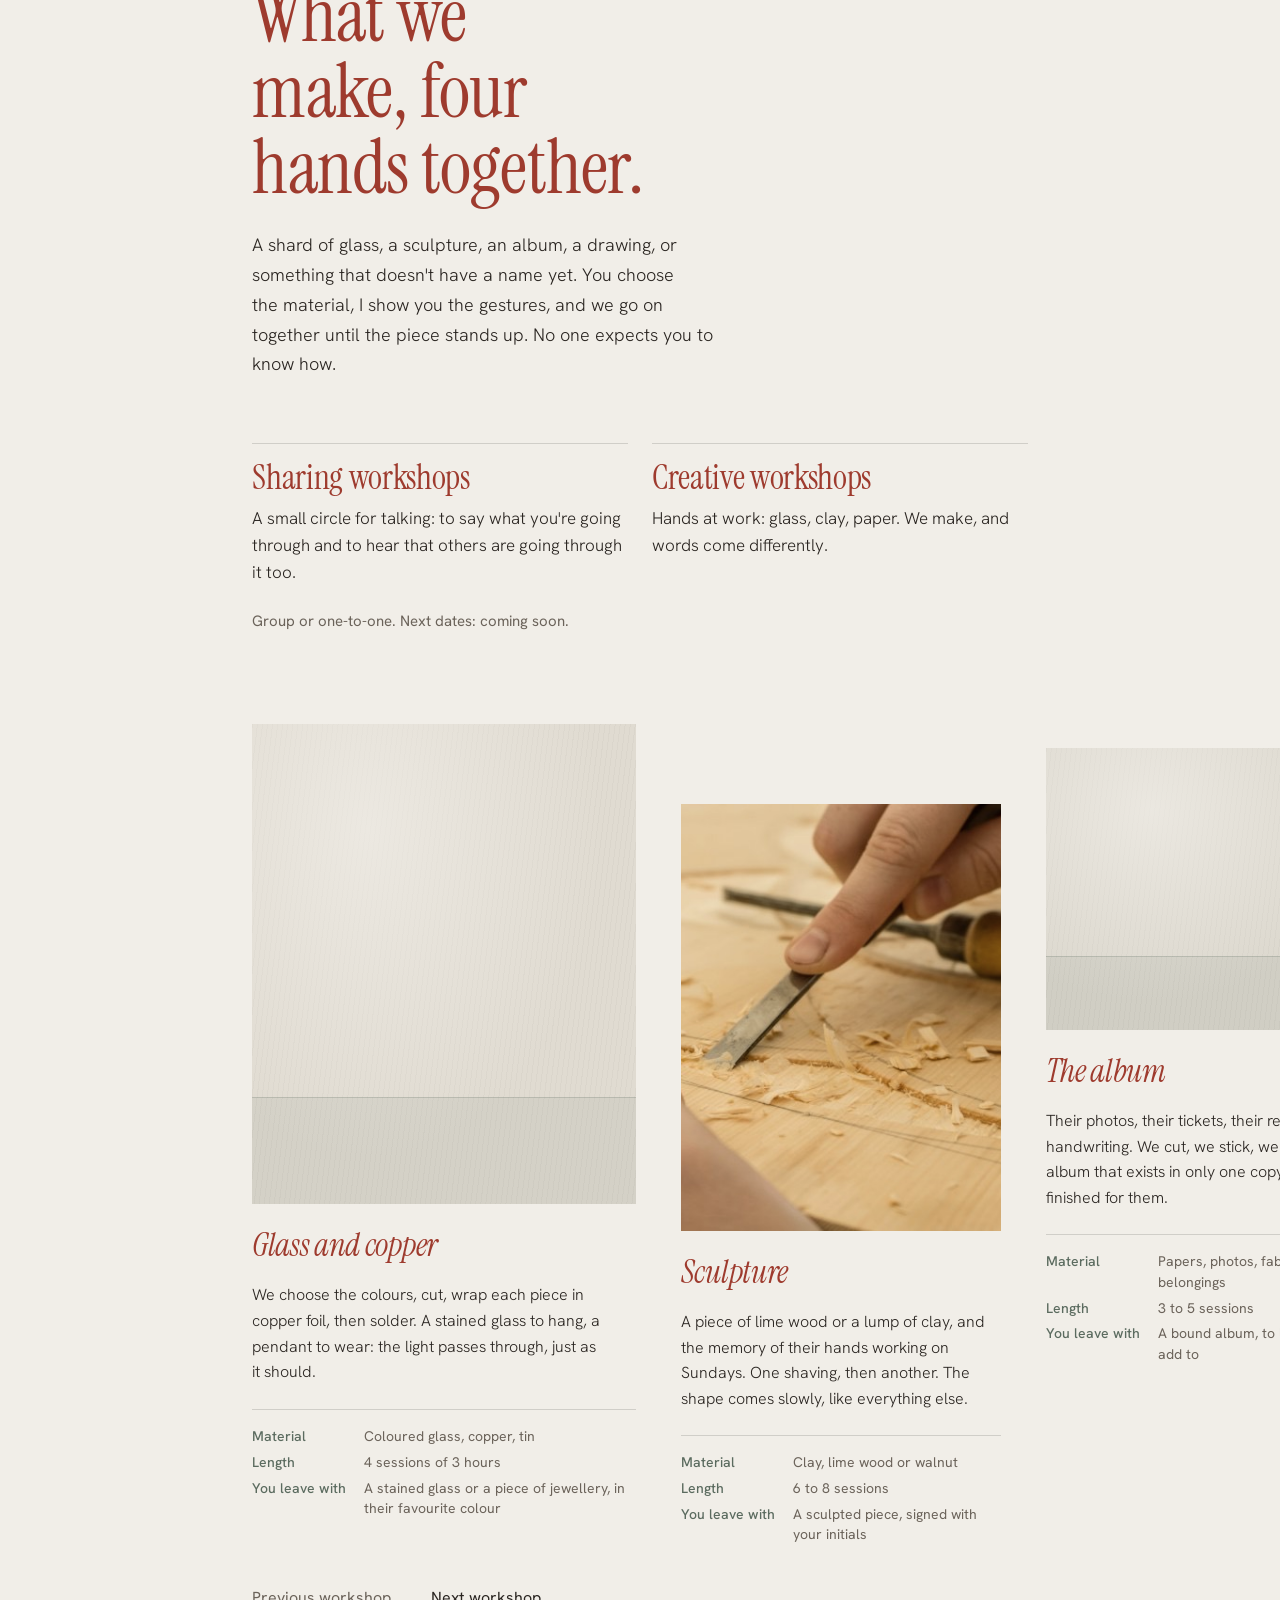
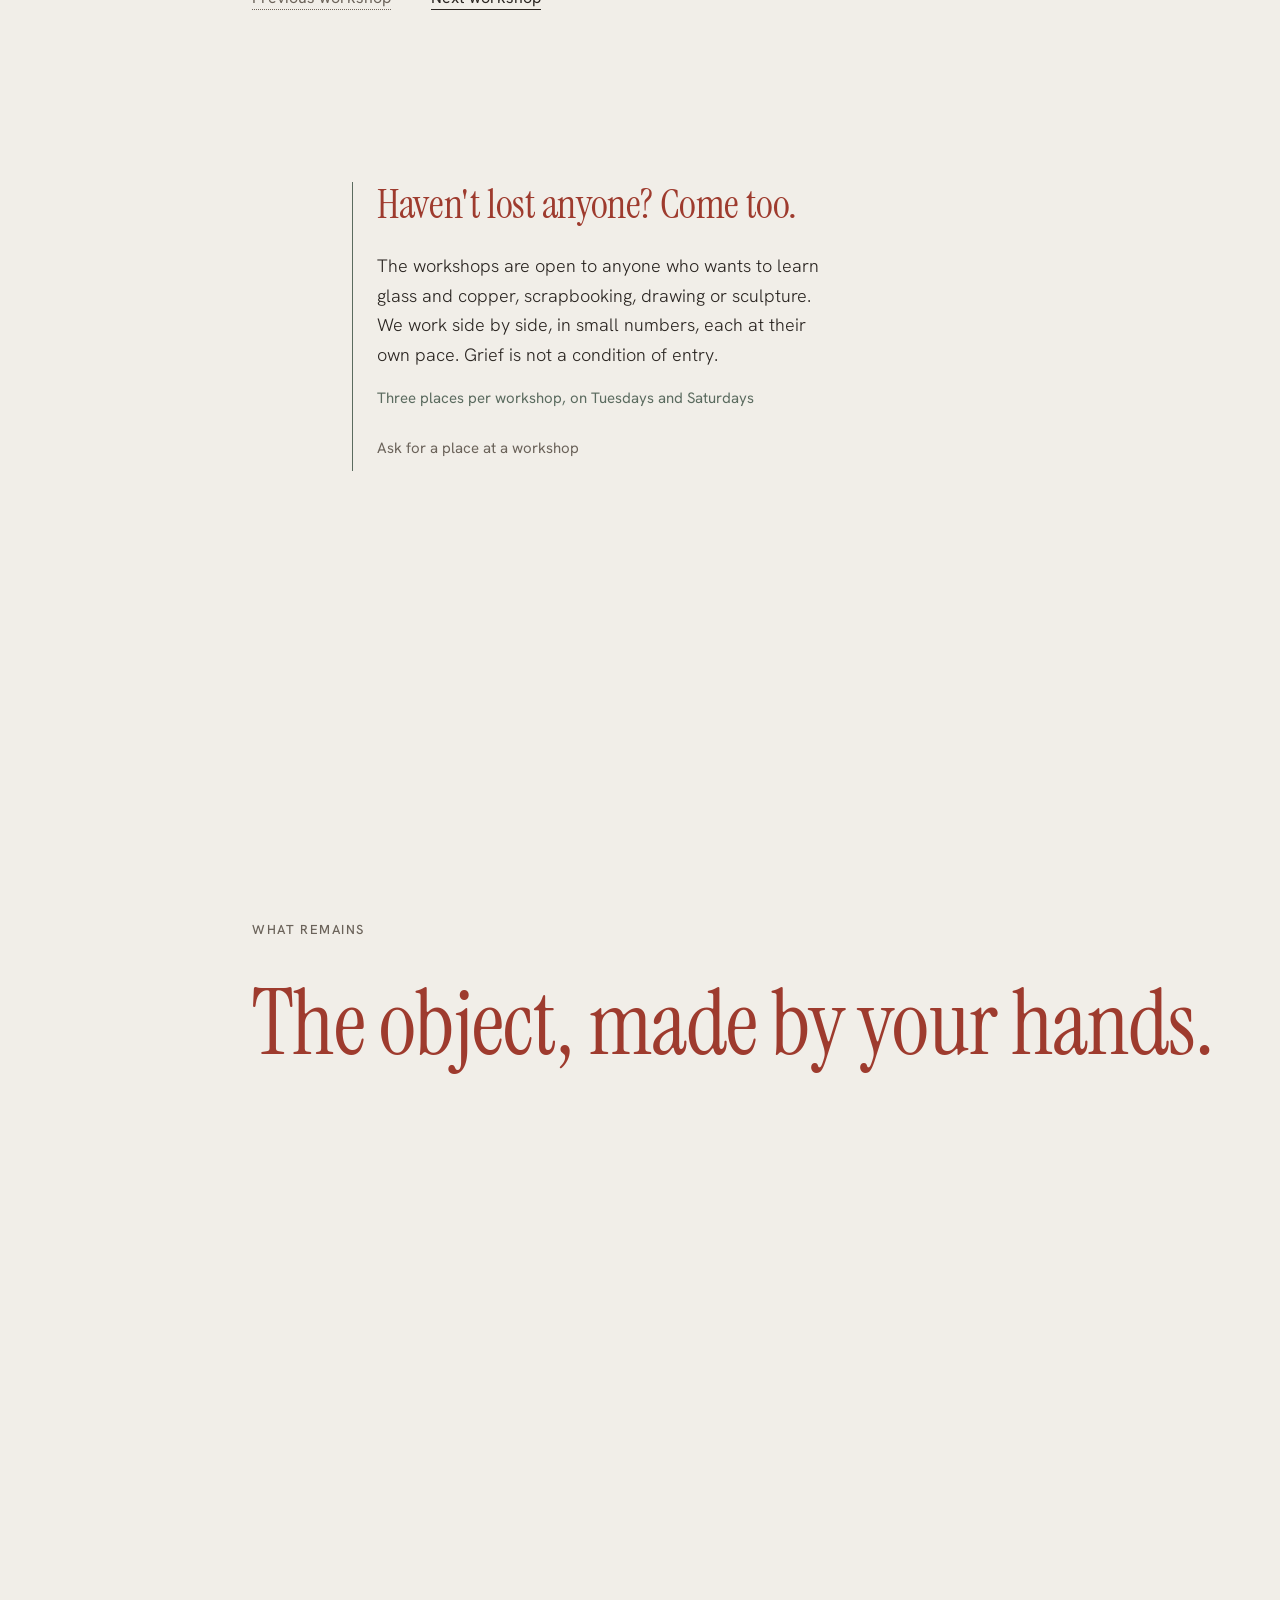
==== commit c97401b1: "Replace the long hero paragraph with one short line Co-Authored-By: Claude Opus 5.5 <noreply@anthrop" ====
--- a/index.html
+++ b/index.html
@@ -85,7 +85,7 @@
   <p data-i18n="hero.heroLede" class="hero-lede" data-fade>Honorer hier. Accueillir aujourd’hui. Créer demain.</p>
 
   <div class="hero-letter" data-fade>
-    <p data-i18n="hero.heroLetterP">Je suis Nathalie. Après une perte, je marche à vos côtés, des premières semaines jusqu'à l'objet terminé. Plutôt qu'une urne de plus sur un meuble, on fabrique ensemble une petite pièce qui lui ressemble et qui exauce un peu son dernier souhait&nbsp;: un éclat de verre serti de cuivre, une sculpture, un album, un dessin. On le fait à quatre mains, et on prend le temps de parler de ce qui pèse.</p>
+    <p data-i18n="hero.heroLetterP">Un accompagnement du deuil par l’écoute et la création, à votre rythme.</p>
     <p data-i18n="hero.heroAside" class="hero-aside">Rien à réparer. Rien à presser.</p>
   </div>
 
